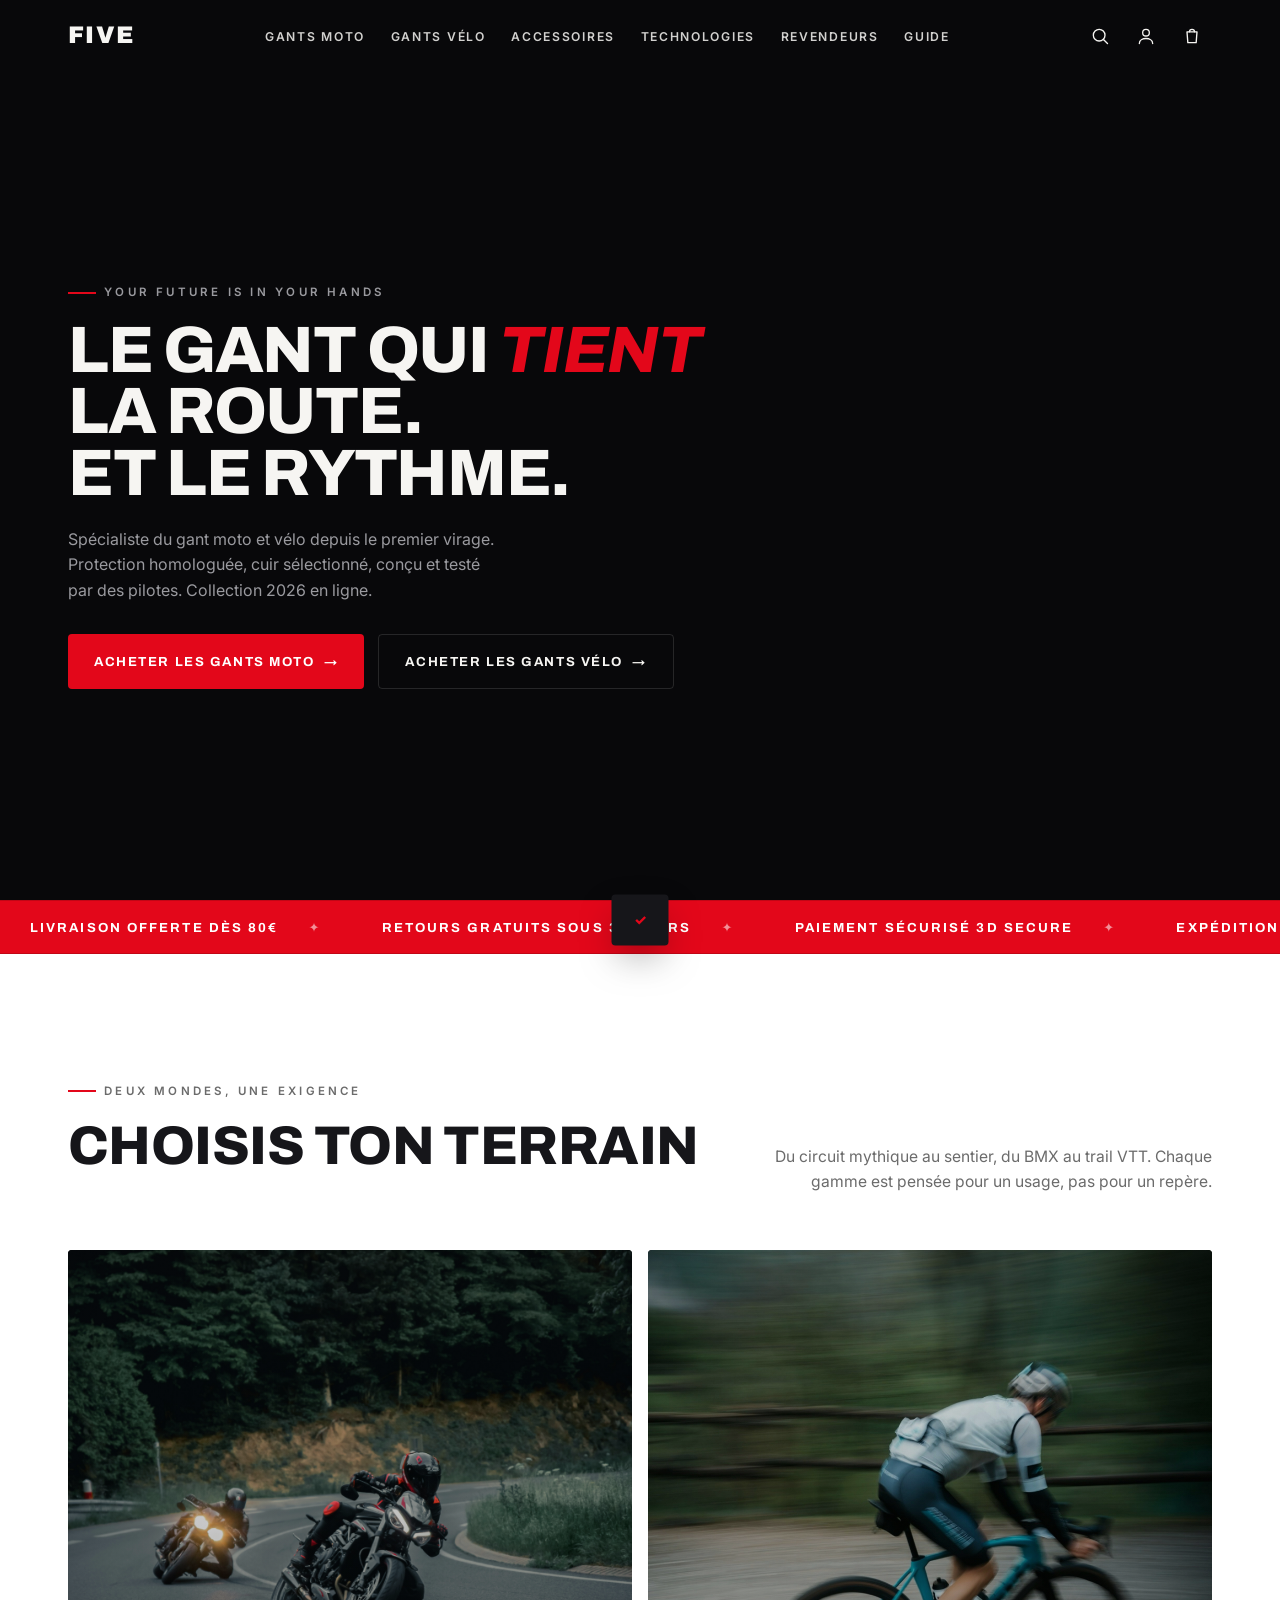
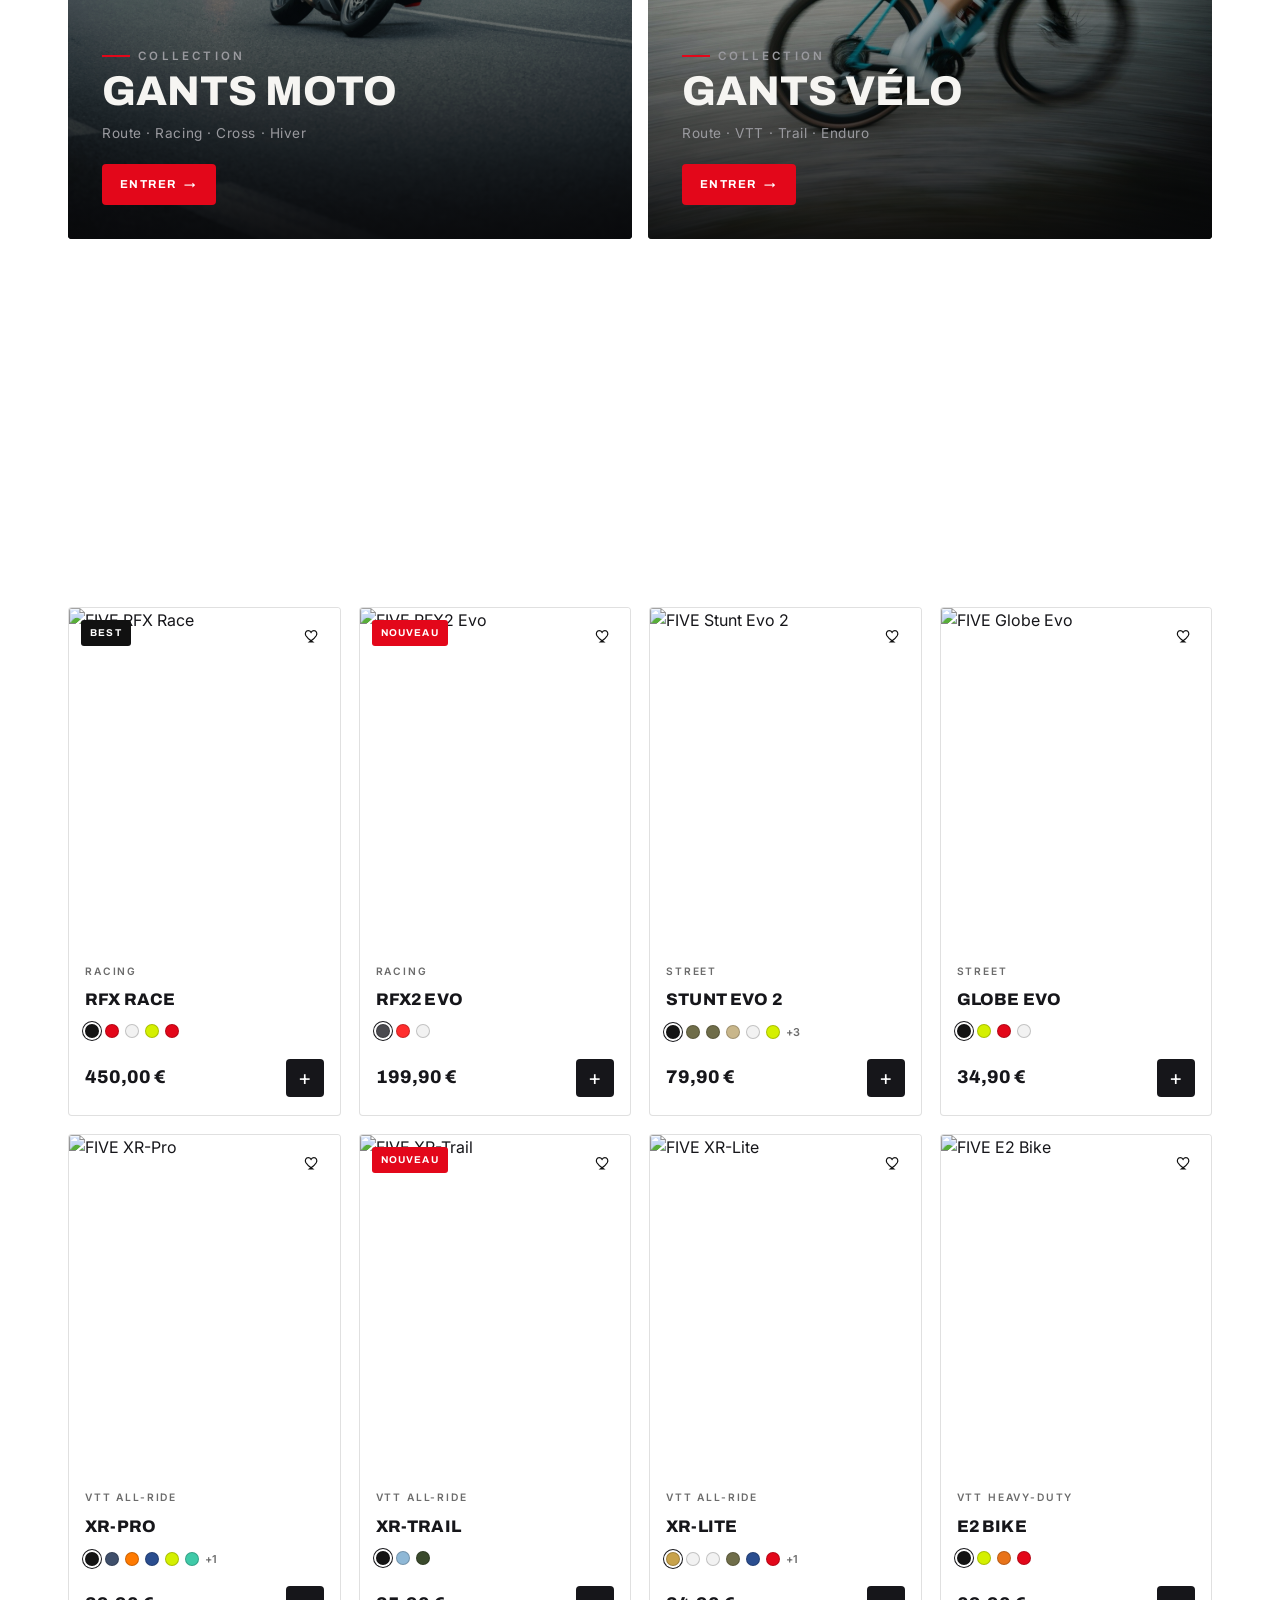
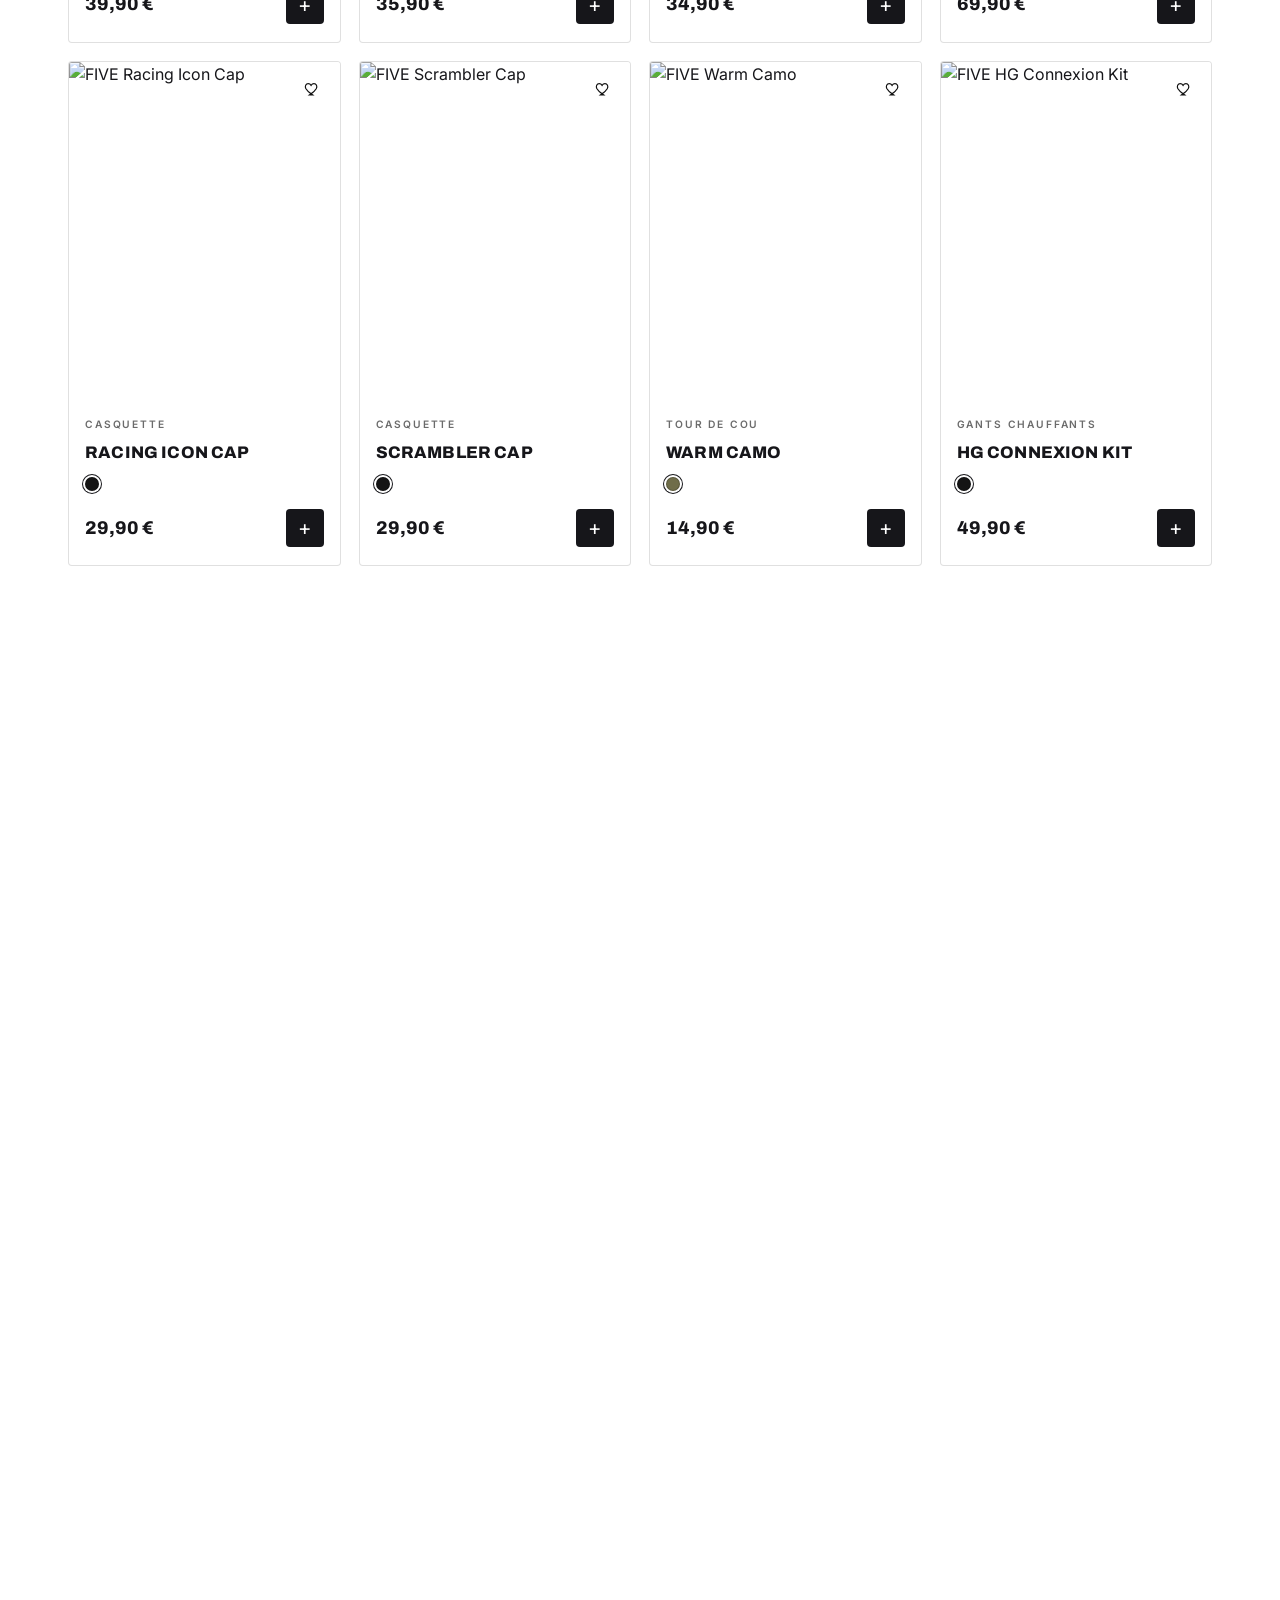
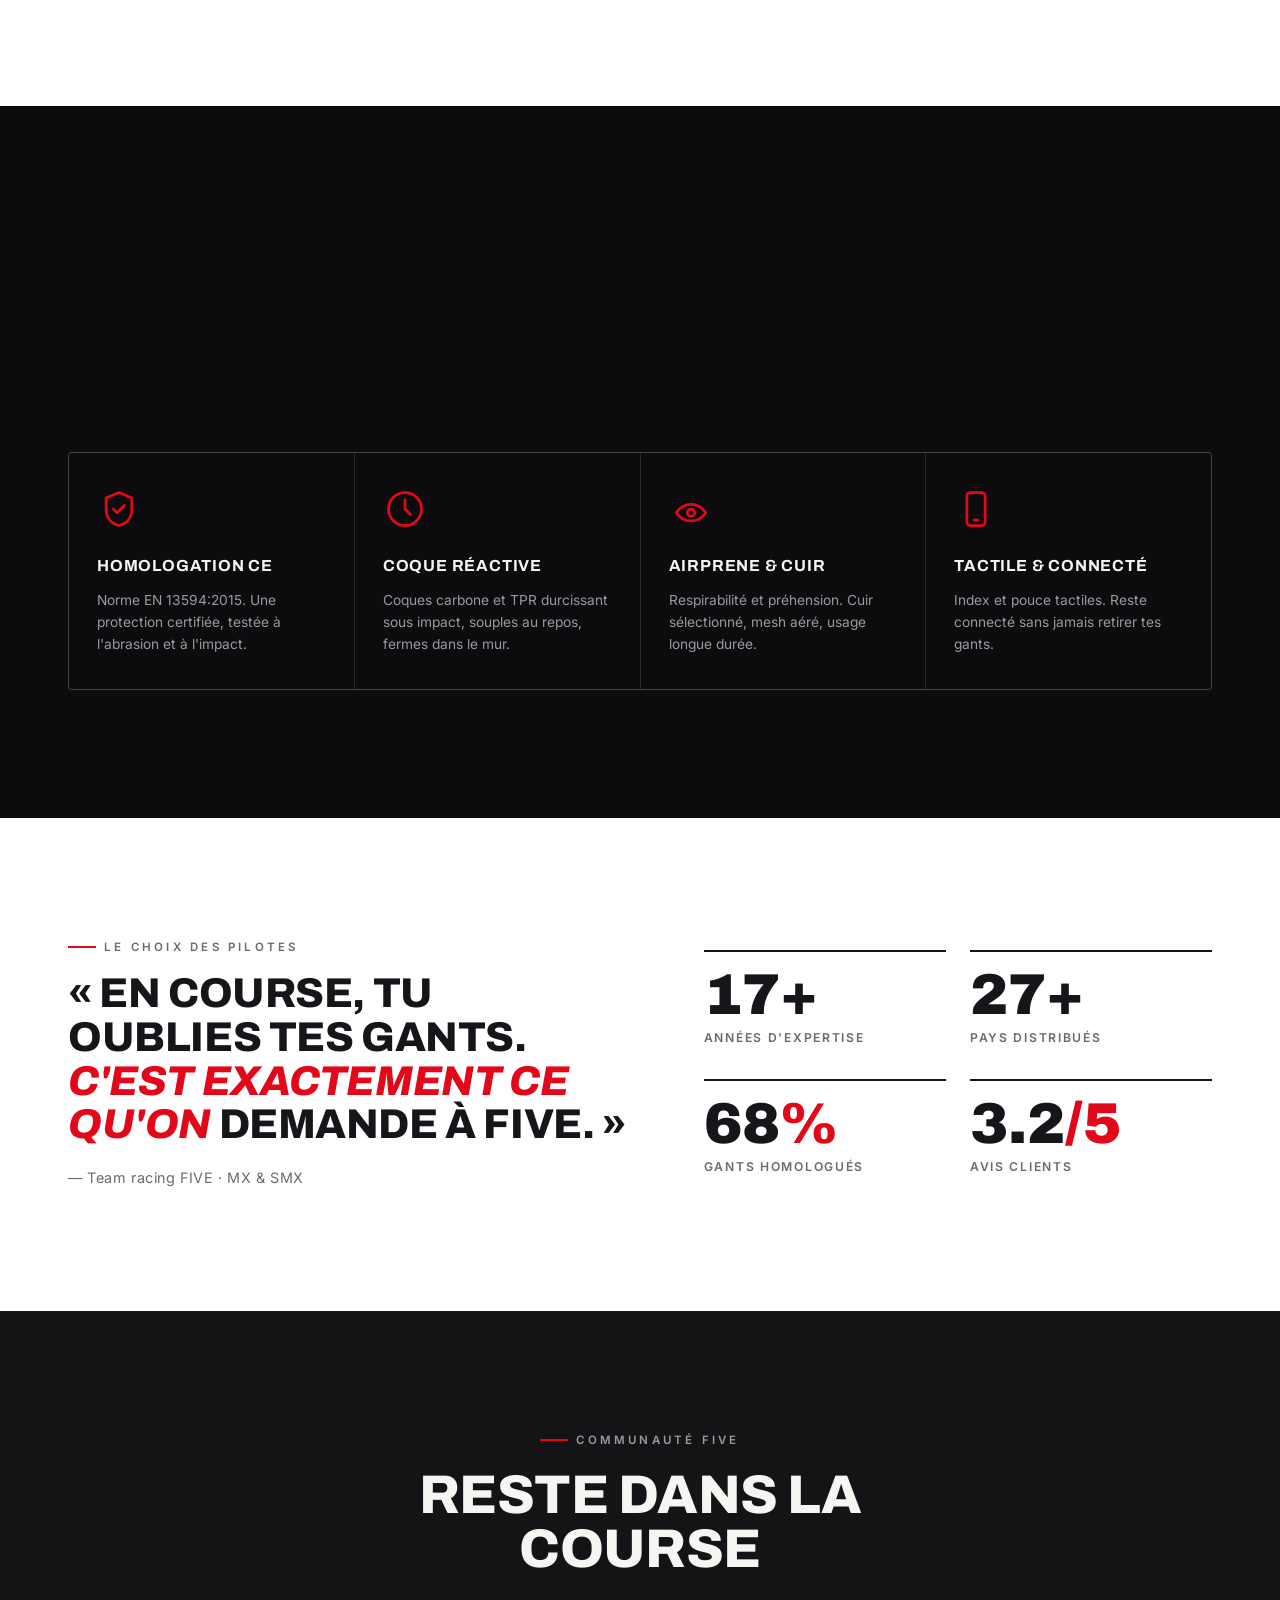
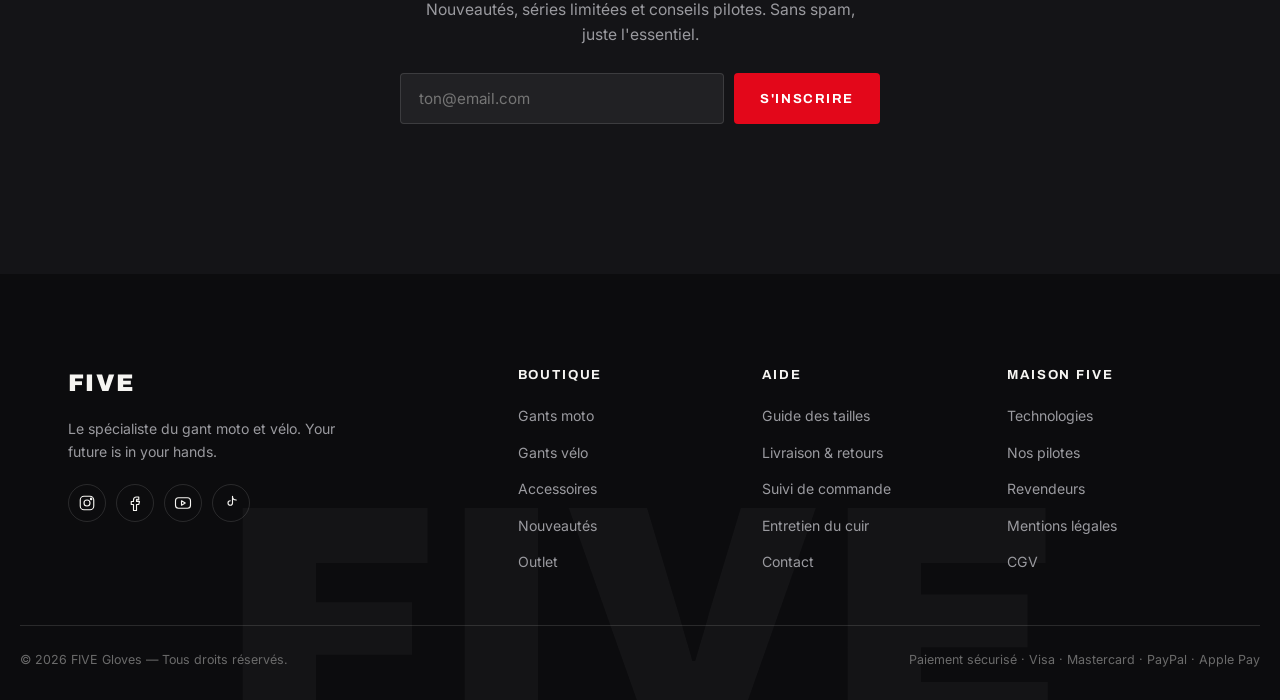
==== index.html @ 58dc2ff5 "FIVE — refonte page d'accueil + fiche produit - Home dynamique et responsive : hero vidéo plein écra" ====
<!DOCTYPE html>
<html lang="fr">
<head>
  <meta charset="UTF-8" />
  <meta name="viewport" content="width=device-width, initial-scale=1.0" />
  <meta name="description" content="FIVE — Spécialiste du gant moto et vélo. Protection homologuée, cuir sélectionné, conçu et testé par des pilotes. Collection 2026 en ligne." />
  <title>FIVE — Le gant qui tient la route. Et le rythme.</title>

  <link rel="preconnect" href="https://fonts.googleapis.com" />
  <link rel="preconnect" href="https://fonts.gstatic.com" crossorigin />
  <link href="https://fonts.googleapis.com/css2?family=Archivo:ital,wght@0,400;0,500;0,600;0,700;0,800;0,900;1,700;1,800;1,900&family=Inter:wght@400;500;600;700&display=swap" rel="stylesheet" />

  <link rel="stylesheet" href="assets/css/styles.css" />
</head>
<body>
  <!-- ============ HEADER ============ -->
  <header class="site-header" id="header">
    <div class="container header__inner">
      <a href="#" class="logo" aria-label="FIVE accueil">FIVE</a>

      <nav class="nav" id="primary-nav" aria-label="Navigation principale">
        <ul class="nav__list">
          <li><a href="#terrain">Gants moto</a></li>
          <li><a href="#terrain">Gants vélo</a></li>
          <li><a href="#nouveautes">Accessoires</a></li>
          <li><a href="#techno">Technologies</a></li>
          <li><a href="#">Revendeurs</a></li>
          <li><a href="#">Guide</a></li>
        </ul>
      </nav>

      <div class="header__actions">
        <button class="icon-btn" aria-label="Rechercher" data-action="search">
          <svg viewBox="0 0 24 24" aria-hidden="true"><circle cx="11" cy="11" r="7"/><line x1="21" y1="21" x2="16.5" y2="16.5"/></svg>
        </button>
        <button class="icon-btn" aria-label="Mon compte">
          <svg viewBox="0 0 24 24" aria-hidden="true"><circle cx="12" cy="8" r="4"/><path d="M4 21c0-4 4-6 8-6s8 2 8 6"/></svg>
        </button>
        <button class="icon-btn icon-btn--cart" aria-label="Panier" data-action="cart">
          <svg viewBox="0 0 24 24" aria-hidden="true"><path d="M6 7h12l-1 13H7L6 7z"/><path d="M9 7a3 3 0 0 1 6 0"/></svg>
          <span class="cart-count" id="cart-count">0</span>
        </button>
        <button class="burger" id="burger" aria-label="Menu" aria-expanded="false" aria-controls="primary-nav">
          <span></span><span></span><span></span>
        </button>
      </div>
    </div>
  </header>

  <main>
    <!-- ============ HERO ============ -->
    <section class="hero" id="hero">
      <video class="hero__video" autoplay muted loop playsinline preload="auto" aria-hidden="true">
        <source src="assets/video/FIVE_CLIP_30SEC-2026_NOLOGO_720_WEB_OK.mp4" type="video/mp4" />
      </video>
      <div class="hero__overlay" aria-hidden="true"></div>
      <div class="container">
       <div class="hero__inner">
        <p class="overline reveal">Your future is in your hands</p>
        <h1 class="hero__title reveal">Le gant qui <em>tient</em><br />la route.<br />et le rythme.</h1>
        <p class="hero__lead reveal">Spécialiste du gant moto et vélo depuis le premier virage. Protection homologuée, cuir sélectionné, conçu et testé par des pilotes. Collection 2026 en ligne.</p>
        <div class="hero__cta reveal">
          <a href="#terrain" class="btn btn--red">Acheter les gants moto <span class="arrow">→</span></a>
          <a href="#terrain" class="btn btn--ghost">Acheter les gants vélo <span class="arrow">→</span></a>
        </div>
       </div>
      </div>
    </section>

    <!-- ============ MARQUEE ============ -->
    <div class="marquee" aria-hidden="true">
      <div class="marquee__track" id="marquee-track">
        <!-- filled by JS -->
      </div>
    </div>

    <!-- ============ CHOISIS TON TERRAIN ============ -->
    <section class="terrain" id="terrain">
      <div class="container">
        <header class="section-head section-head--row reveal">
          <div>
            <p class="overline overline--dark">Deux mondes, une exigence</p>
            <h2 class="section-title">Choisis ton terrain</h2>
          </div>
          <p class="section-desc section-desc--right">Du circuit mythique au sentier, du BMX au trail VTT. Chaque gamme est pensée pour un usage, pas pour un repère.</p>
        </header>

        <div class="terrain__grid">
          <a href="#nouveautes" class="terrain-card reveal">
            <img class="terrain-card__img" src="assets/img/moto.jpg" alt="Gants moto FIVE en action" loading="lazy" />
            <video class="terrain-card__video" muted loop playsinline preload="none" data-start="6">
              <source src="assets/video/moto.mp4" type="video/mp4" />
            </video>
            <div class="terrain-card__body">
              <p class="overline">Collection</p>
              <h3>Gants Moto</h3>
              <p class="terrain-card__meta">Route · Racing · Cross · Hiver</p>
              <span class="btn btn--mini">Entrer <span class="arrow">→</span></span>
            </div>
          </a>
          <a href="#nouveautes" class="terrain-card reveal">
            <img class="terrain-card__img" src="assets/img/v%C3%A9lo.jpg" alt="Gants vélo FIVE en action" loading="lazy" />
            <video class="terrain-card__video" muted loop playsinline preload="none" data-start="15">
              <source src="assets/video/v%C3%A9lo.mp4" type="video/mp4" />
            </video>
            <div class="terrain-card__body">
              <p class="overline">Collection</p>
              <h3>Gants Vélo</h3>
              <p class="terrain-card__meta">Route · VTT · Trail · Enduro</p>
              <span class="btn btn--mini">Entrer <span class="arrow">→</span></span>
            </div>
          </a>
        </div>
      </div>
    </section>

    <!-- ============ NOUVEAUTÉS 2026 ============ -->
    <section class="shop" id="nouveautes">
      <div class="container">
        <header class="section-head section-head--row reveal">
          <div>
            <p class="overline overline--dark">En action depuis 2026</p>
            <h2 class="section-title">Nouveautés 2026</h2>
          </div>
          <p class="section-desc section-desc--right">La sélection du moment. Filtre par usage, choisis ta couleur, ajoute au panier.</p>
        </header>

        <div class="filters reveal" role="tablist" aria-label="Filtrer les produits">
          <button class="filter is-active" data-filter="all" role="tab" aria-selected="true">Tout</button>
          <button class="filter" data-filter="moto" role="tab" aria-selected="false">Moto</button>
          <button class="filter" data-filter="velo" role="tab" aria-selected="false">Vélo</button>
          <button class="filter" data-filter="accessoire" role="tab" aria-selected="false">Accessoires</button>
        </div>

        <div class="product-grid" id="product-grid">
          <!-- filled by JS -->
        </div>
      </div>
    </section>

    <!-- ============ UNIVERS MOTO ============ -->
    <section class="categories" id="categories">
      <div class="container">
        <header class="section-head section-head--row reveal">
          <div>
            <p class="overline overline--dark">L'univers moto</p>
            <h2 class="section-title">Roule par discipline</h2>
          </div>
          <p class="section-desc section-desc--right">Du circuit au tout-terrain, chaque pratique a ses gants. Trouve les tiens.</p>
        </header>
        <div class="category-grid" id="category-grid">
          <!-- filled by JS -->
        </div>
      </div>
    </section>

    <!-- ============ TECHNOLOGIE ============ -->
    <section class="techno" id="techno">
      <div class="container">
        <header class="section-head reveal">
          <p class="overline">Ce qui se cache dans le gant</p>
          <h2 class="section-title section-title--light">La technologie Five</h2>
          <p class="section-desc section-desc--light">Quatre piliers qui font la différence entre un gant et une vraie protection.</p>
        </header>

        <div class="techno__grid" id="techno-grid">
          <!-- filled by JS -->
        </div>
      </div>
    </section>

    <!-- ============ CITATION + STATS ============ -->
    <section class="proof">
      <div class="container proof__inner">
        <blockquote class="proof__quote reveal">
          <p class="overline overline--dark">Le choix des pilotes</p>
          <p class="proof__text">« En course, tu oublies tes gants. <em>C'est exactement ce qu'on</em> demande à Five. »</p>
          <cite>— Team racing FIVE · MX &amp; SMX</cite>
        </blockquote>

        <div class="stats" id="stats">
          <div class="stat reveal"><span class="stat__num" data-count="25" data-suffix="+">0</span><span class="stat__label">Années d'expertise</span></div>
          <div class="stat reveal"><span class="stat__num" data-count="40" data-suffix="+">0</span><span class="stat__label">Pays distribués</span></div>
          <div class="stat reveal"><span class="stat__num" data-count="100" data-suffix="%">0</span><span class="stat__label">Gants homologués</span></div>
          <div class="stat reveal"><span class="stat__num" data-count="4.8" data-suffix="/5">0</span><span class="stat__label">Avis clients</span></div>
        </div>
      </div>
    </section>

    <!-- ============ NEWSLETTER ============ -->
    <section class="newsletter">
      <div class="container newsletter__inner reveal">
        <p class="overline">Communauté Five</p>
        <h2 class="section-title section-title--light">Reste dans la course</h2>
        <p class="section-desc section-desc--light">Nouveautés, séries limitées et conseils pilotes. Sans spam, juste l'essentiel.</p>
        <form class="newsletter__form" id="newsletter-form" novalidate>
          <input type="email" name="email" placeholder="ton@email.com" aria-label="Adresse e-mail" required />
          <button type="submit" class="btn btn--red">S'inscrire</button>
        </form>
        <p class="newsletter__msg" id="newsletter-msg" role="status"></p>
      </div>
    </section>
  </main>

  <!-- ============ FOOTER ============ -->
  <footer class="site-footer">
    <span class="footer__watermark" aria-hidden="true">FIVE</span>
    <div class="container footer__inner">
      <div class="footer__brand">
        <a href="#" class="logo">FIVE</a>
        <p>Le spécialiste du gant moto et vélo. Your future is in your hands.</p>
        <div class="socials">
          <a href="#" aria-label="Instagram"><svg viewBox="0 0 24 24"><rect x="3" y="3" width="18" height="18" rx="5"/><circle cx="12" cy="12" r="4"/><circle cx="17.5" cy="6.5" r="1"/></svg></a>
          <a href="#" aria-label="Facebook"><svg viewBox="0 0 24 24"><path d="M14 8h3V4h-3a4 4 0 0 0-4 4v2H7v4h3v8h4v-8h3l1-4h-4V8a1 1 0 0 1 1-1z"/></svg></a>
          <a href="#" aria-label="YouTube"><svg viewBox="0 0 24 24"><rect x="2" y="5" width="20" height="14" rx="4"/><path d="M10 9l5 3-5 3V9z"/></svg></a>
          <a href="#" aria-label="TikTok"><svg viewBox="0 0 24 24"><path d="M14 3v9a3 3 0 1 1-3-3M14 3c0 3 2 5 5 5"/></svg></a>
        </div>
      </div>

      <nav class="footer__col" aria-label="Boutique">
        <h4>Boutique</h4>
        <ul><li><a href="#">Gants moto</a></li><li><a href="#">Gants vélo</a></li><li><a href="#">Accessoires</a></li><li><a href="#">Nouveautés</a></li><li><a href="#">Outlet</a></li></ul>
      </nav>
      <nav class="footer__col" aria-label="Aide">
        <h4>Aide</h4>
        <ul><li><a href="#">Guide des tailles</a></li><li><a href="#">Livraison &amp; retours</a></li><li><a href="#">Suivi de commande</a></li><li><a href="#">Entretien du cuir</a></li><li><a href="#">Contact</a></li></ul>
      </nav>
      <nav class="footer__col" aria-label="Maison Five">
        <h4>Maison Five</h4>
        <ul><li><a href="#">Technologies</a></li><li><a href="#">Nos pilotes</a></li><li><a href="#">Revendeurs</a></li><li><a href="#">Mentions légales</a></li><li><a href="#">CGV</a></li></ul>
      </nav>
    </div>
    <div class="container footer__bottom">
      <p>© 2026 FIVE Gloves — Tous droits réservés.</p>
      <p class="footer__pay">Paiement sécurisé · Visa · Mastercard · PayPal · Apple Pay</p>
    </div>
  </footer>

  <!-- ============ TOAST ============ -->
  <div class="toast" id="toast" role="status" aria-live="polite"></div>

  <script src="assets/js/data.js"></script>
  <script src="assets/js/main.js"></script>
</body>
</html>
---- assets/css/styles.css ----
/* ============================================================
   FIVE — Refonte Home / Base
   ============================================================ */

:root {
  /* Couleurs */
  --black: #0c0c0e;
  --black-soft: #141417;
  --black-card: #1a1a1e;
  --cream: #efece4;
  --cream-soft: #e6e2d8;
  --red: #e3071a;
  --red-dark: #b00514;
  --white: #f6f5f2;
  --ink: #16161a;
  --muted-light: #9a9a9f;
  --muted-dark: #6b6b6b;
  --line-dark: rgba(255, 255, 255, .12);
  --line-light: rgba(0, 0, 0, .12);

  /* Typo */
  --font-display: 'Archivo', system-ui, sans-serif;
  --font-body: 'Inter', system-ui, sans-serif;

  /* Layout */
  --container: 1240px;
  --gutter: clamp(20px, 5vw, 48px);
  --header-h: 72px;
  --radius: 4px;

  --ease: cubic-bezier(.22, 1, .36, 1);
}

/* ---------- Reset ---------- */
*, *::before, *::after { box-sizing: border-box; margin: 0; padding: 0; }

html { scroll-behavior: smooth; -webkit-text-size-adjust: 100%; }

body {
  font-family: var(--font-body);
  background: var(--black);
  color: var(--white);
  line-height: 1.6;
  overflow-x: hidden;
  -webkit-font-smoothing: antialiased;
}

img, svg { display: block; max-width: 100%; }
a { color: inherit; text-decoration: none; }
ul { list-style: none; }
button { font-family: inherit; cursor: pointer; border: none; background: none; color: inherit; }
input { font-family: inherit; }

.container { width: 100%; max-width: var(--container); margin-inline: auto; padding-inline: var(--gutter); }

/* ---------- Typo utilitaires ---------- */
.overline {
  font-family: var(--font-body);
  font-size: .72rem;
  font-weight: 600;
  letter-spacing: .28em;
  text-transform: uppercase;
  color: var(--muted-light);
  display: flex;
  align-items: center;
  gap: .7em;
}
.overline::before { content: ""; width: 28px; height: 2px; background: var(--red); display: inline-block; }
.overline--dark { color: var(--muted-dark); }

.section-title {
  font-family: var(--font-display);
  font-weight: 800;
  font-size: clamp(2rem, 5vw, 3.4rem);
  line-height: .98;
  letter-spacing: -.01em;
  text-transform: uppercase;
  color: var(--ink);
  margin: .35em 0 .4em;
}
.section-title--light { color: var(--white); }

.section-desc { color: var(--muted-dark); max-width: 46ch; font-size: .98rem; }
.section-desc--light { color: var(--muted-light); }

.section-head { margin-bottom: clamp(28px, 5vw, 56px); }
.section-head--row {
  display: flex; justify-content: space-between; align-items: flex-end; gap: 40px; flex-wrap: wrap;
}
.section-desc--right { text-align: right; }

/* ---------- Boutons ---------- */
.btn {
  --bg: var(--red); --fg: #fff;
  display: inline-flex; align-items: center; gap: .7em;
  background: var(--bg); color: var(--fg);
  font-family: var(--font-display);
  font-weight: 700; font-size: .82rem; letter-spacing: .12em; text-transform: uppercase;
  padding: 16px 26px; border-radius: var(--radius);
  transition: transform .35s var(--ease), background .25s, color .25s, box-shadow .35s var(--ease);
  position: relative;
}
.btn .arrow { transition: transform .35s var(--ease); }
.btn:hover { transform: translateY(-2px); }
.btn:hover .arrow { transform: translateX(5px); }

.btn--red:hover { background: var(--red-dark); box-shadow: 0 12px 30px -10px rgba(227, 7, 26, .6); }
.btn--ghost { --bg: transparent; --fg: var(--white); border: 1px solid var(--line-dark); }
.btn--ghost:hover { --bg: rgba(255,255,255,.08); border-color: rgba(255,255,255,.4); }
.btn--mini { padding: 11px 18px; font-size: .72rem; }

/* ============================================================
   HEADER
   ============================================================ */
.site-header {
  position: fixed; inset: 0 0 auto 0; z-index: 100;
  height: var(--header-h);
  display: flex; align-items: center;
  background: transparent;
  transition: background .3s, border-color .3s, height .3s;
  border-bottom: 1px solid transparent;
}
.site-header.is-scrolled {
  background: rgba(12,12,14,.85);
  backdrop-filter: blur(14px);
  border-bottom-color: var(--line-dark);
  height: 62px;
}
.header__inner { display: flex; align-items: center; justify-content: space-between; gap: 24px; }

.logo {
  font-family: var(--font-display);
  font-weight: 900; font-size: 1.5rem; letter-spacing: .06em;
  color: var(--white);
}

.nav__list { display: flex; gap: clamp(14px, 2vw, 30px); }
.nav__list a {
  font-size: .76rem; font-weight: 600; letter-spacing: .14em; text-transform: uppercase;
  color: var(--white); opacity: .85; position: relative; padding: 6px 0;
  transition: opacity .2s;
}
.nav__list a::after {
  content: ""; position: absolute; left: 0; bottom: 0; width: 0; height: 2px; background: var(--red);
  transition: width .3s var(--ease);
}
.nav__list a:hover { opacity: 1; }
.nav__list a:hover::after { width: 100%; }

.header__actions { display: flex; align-items: center; gap: 6px; }
.icon-btn {
  width: 40px; height: 40px; display: grid; place-items: center; border-radius: 50%;
  transition: background .2s;
}
.icon-btn:hover { background: rgba(255,255,255,.1); }
.icon-btn svg { width: 20px; height: 20px; fill: none; stroke: var(--white); stroke-width: 1.6; stroke-linecap: round; stroke-linejoin: round; }
.icon-btn--cart { position: relative; }
.cart-count {
  position: absolute; top: 2px; right: 2px;
  min-width: 17px; height: 17px; padding: 0 4px;
  background: var(--red); color: #fff; border-radius: 9px;
  font-size: .62rem; font-weight: 700; display: grid; place-items: center;
  transform: scale(0); transition: transform .3s var(--ease);
}
.cart-count.is-visible { transform: scale(1); }

/* Burger */
.burger { display: none; width: 40px; height: 40px; flex-direction: column; justify-content: center; gap: 5px; padding: 0 9px; }
.burger span { height: 2px; background: var(--white); border-radius: 2px; transition: transform .3s, opacity .3s; }
.burger[aria-expanded="true"] span:nth-child(1) { transform: translateY(7px) rotate(45deg); }
.burger[aria-expanded="true"] span:nth-child(2) { opacity: 0; }
.burger[aria-expanded="true"] span:nth-child(3) { transform: translateY(-7px) rotate(-45deg); }

/* ============================================================
   HERO
   ============================================================ */
.hero {
  position: relative;
  height: 100vh; height: 100dvh;            /* premier écran = nav + hero = 100vh */
  display: flex; align-items: center;
  padding-top: var(--header-h);             /* contenu sous la nav */
  overflow: hidden;
  background: #08080a;                        /* fallback avant chargement vidéo */
}
.hero__video {
  position: absolute; inset: 0; z-index: 0;
  width: 100%; height: 100%; object-fit: cover;  /* plein écran, derrière la nav */
}
.hero__overlay {
  position: absolute; inset: 0; z-index: 1;
  background:
    linear-gradient(90deg, rgba(8,8,10,.92) 0%, rgba(8,8,10,.7) 32%, rgba(8,8,10,.25) 62%, rgba(8,8,10,.15) 100%),
    linear-gradient(0deg, rgba(8,8,10,.7) 0%, transparent 38%);
}
.hero .container { position: relative; z-index: 2; }
.hero__inner {
  max-width: 640px;                          /* bloc texte calé à gauche */
}
.hero__title {
  font-family: var(--font-display);
  font-weight: 800; text-transform: uppercase;
  font-size: clamp(2.1rem, 5.2vw, 4.1rem);
  line-height: .94; letter-spacing: -.02em;
  margin: 18px 0 22px;
}
.hero__title em { color: var(--red); font-style: italic; }
.hero__lead { max-width: 44ch; color: var(--muted-light); font-size: 1rem; margin-bottom: 30px; }
.hero__cta { display: flex; gap: 14px; flex-wrap: wrap; }
@media (min-width: 769px) { .hero__cta { flex-wrap: nowrap; } .hero__cta .btn { white-space: nowrap; } }

/* ============================================================
   MARQUEE
   ============================================================ */
.marquee {
  background: var(--red); color: #fff; overflow: hidden; padding: 13px 0;
  white-space: nowrap; user-select: none;
  border-block: 1px solid rgba(0,0,0,.15);
}
.marquee__track { display: inline-flex; gap: 0; animation: marquee 38s linear infinite; will-change: transform; }
.marquee:hover .marquee__track { animation-play-state: paused; }
.marquee__item {
  font-family: var(--font-display); font-weight: 700; font-size: .82rem;
  letter-spacing: .16em; text-transform: uppercase; padding-inline: 30px;
  display: inline-flex; align-items: center; gap: 30px;
}
.marquee__item::after { content: "✦"; opacity: .55; }
@keyframes marquee { to { transform: translateX(-50%); } }

/* ============================================================
   TERRAIN
   ============================================================ */
.terrain { background: #fff; color: var(--ink); padding: clamp(70px, 10vw, 130px) 0; }
.terrain__grid { display: flex; gap: 16px; height: clamp(440px, 46vw, 600px); }
.terrain-card {
  position: relative; overflow: hidden; border-radius: var(--radius);
  flex: 1 1 50%; min-width: 0;                 /* split interactif */
  display: flex; align-items: flex-end;
  background: #0c0c0e; color: var(--white); padding: 34px;
  transition: flex-basis .9s cubic-bezier(.65, 0, .25, 1), filter .7s ease, box-shadow .7s ease;
}
.terrain-card__img,
.terrain-card__video {
  position: absolute; inset: 0; z-index: 0;
  width: 100%; height: 100%; object-fit: cover;
}
.terrain-card__img { transition: transform .7s var(--ease); }
.terrain-card__video { opacity: 0; transition: opacity .5s var(--ease); }
.terrain-card.is-active .terrain-card__video { opacity: 1; }
.terrain-card::after {                         /* voile pour la lisibilité du texte */
  content: ""; position: absolute; inset: 0; z-index: 1;
  background: linear-gradient(0deg, rgba(8,8,10,.9) 0%, rgba(8,8,10,.25) 42%, rgba(8,8,10,.15) 75%, rgba(8,8,10,.4) 100%);
  transition: background .5s;
}
/* --- Split : piloté par classes (JS) pour éviter le rebond entre les cartes --- */
/* Spécificité > .reveal (qui sinon écrase la transition de la carte) */
.terrain__grid .terrain-card {
  transition: flex-basis .6s cubic-bezier(.65, 0, .25, 1), filter .5s ease,
              box-shadow .5s ease, opacity .8s var(--ease), transform .8s var(--ease);
}
.terrain-card.is-active {
  flex-basis: 66%;
  box-shadow: 0 30px 60px -28px rgba(0,0,0,.8);
}
.terrain-card.is-dim { flex-basis: 34%; filter: brightness(.45) saturate(.85); }
.terrain-card.is-active .terrain-card__img { transform: scale(1.07); }

.terrain-card__body { position: relative; z-index: 2; transition: transform .6s cubic-bezier(.65, 0, .25, 1); }

/* Révélation du méta + bouton sur la carte active ; repli sur l'autre */
.terrain-card__meta, .terrain-card__body .btn {
  transition: opacity .45s ease, transform .55s cubic-bezier(.65, 0, .25, 1);
}
.terrain-card.is-dim .terrain-card__meta,
.terrain-card.is-dim .terrain-card__body .btn {
  opacity: 0; transform: translateY(14px); pointer-events: none;
}
.terrain-card.is-dim .terrain-card__body { transform: translateY(8px); }
.terrain-card__body h3 {
  font-family: var(--font-display); font-weight: 800; text-transform: uppercase;
  font-size: clamp(1.8rem, 4vw, 2.6rem); line-height: 1; margin: 6px 0 10px;
}
.terrain-card__meta { color: var(--muted-light); font-size: .85rem; margin-bottom: 20px; letter-spacing: .04em; }

/* ============================================================
   SHOP / NOUVEAUTÉS
   ============================================================ */
.shop { background: #fff; color: var(--ink); padding: 0 0 clamp(70px, 10vw, 130px); }
.filters { display: flex; gap: 10px; flex-wrap: wrap; margin-bottom: 36px; }
.filter {
  font-family: var(--font-display); font-weight: 700; font-size: .78rem; letter-spacing: .1em; text-transform: uppercase;
  padding: 10px 20px; border: 1px solid var(--line-light); border-radius: 40px;
  color: var(--ink); transition: all .25s var(--ease);
}
.filter:hover { border-color: var(--ink); }
.filter.is-active { background: var(--ink); color: var(--cream); border-color: var(--ink); }

.product-grid { display: grid; grid-template-columns: repeat(4, 1fr); gap: 18px; }

.card {
  background: #fff; border: 1px solid var(--line-light); border-radius: var(--radius);
  overflow: hidden; display: flex; flex-direction: column;
  transition: transform .4s var(--ease), box-shadow .4s var(--ease), opacity .3s, scale .3s;
}
.card:hover { transform: translateY(-5px); box-shadow: 0 22px 40px -22px rgba(0,0,0,.4); }
.card.is-hidden { display: none; }

.card__media {
  position: relative; aspect-ratio: 4 / 5;          /* = ratio réel des packshots (1200×1500) */
  background: #ffffff;
  display: grid; place-items: center; overflow: hidden;
}
.card__media-link { display: block; width: 100%; height: 100%; }
.card__name a { color: inherit; transition: color .2s; }
.card__name a:hover { color: var(--red); }
.card__img {
  width: 100%; height: 100%; object-fit: contain;   /* ratio identique → remplit sans rogner */
  transition: opacity .25s ease;
}
.card__img.is-swapping { opacity: .15; }

.badge {
  position: absolute; top: 12px; left: 12px; z-index: 2;
  font-family: var(--font-display); font-weight: 700; font-size: .62rem; letter-spacing: .12em; text-transform: uppercase;
  padding: 5px 9px; border-radius: 3px; background: var(--red); color: #fff;
}
.badge--best { background: #111; }
.badge--promo { background: #fff; color: var(--red); border: 1px solid var(--red); }

.wishlist {
  position: absolute; top: 10px; right: 10px; z-index: 2;
  width: 34px; height: 34px; border-radius: 50%; background: rgba(255,255,255,.92);
  display: grid; place-items: center; transition: transform .25s, background .25s;
}
.wishlist svg { width: 17px; height: 17px; fill: none; stroke: #111; stroke-width: 1.7; }
.wishlist:hover { transform: scale(1.12); }
.wishlist.is-active { background: var(--red); }
.wishlist.is-active svg { fill: #fff; stroke: #fff; }

.card__body { padding: 16px 16px 18px; display: flex; flex-direction: column; gap: 8px; flex: 1; }
.card__cat { font-size: .64rem; font-weight: 600; letter-spacing: .18em; text-transform: uppercase; color: var(--muted-dark); }
.card__name { font-family: var(--font-display); font-weight: 800; text-transform: uppercase; font-size: 1.05rem; letter-spacing: .01em; }
.swatches { display: flex; align-items: center; gap: 6px; margin-top: 2px; }
.swatch { width: 14px; height: 14px; padding: 0; border-radius: 50%; border: 1px solid rgba(0,0,0,.2); cursor: pointer; transition: transform .2s, box-shadow .2s; }
.swatch:hover { transform: scale(1.2); }
.swatch.is-active { box-shadow: 0 0 0 2px #fff, 0 0 0 3px var(--ink); }
.swatch-more { font-size: .68rem; font-weight: 600; color: var(--muted-dark); letter-spacing: .02em; }

.card__foot { margin-top: auto; display: flex; align-items: center; justify-content: space-between; padding-top: 10px; }
.price { font-family: var(--font-display); font-weight: 800; font-size: 1.15rem; }
.price small { display: block; font-size: .6rem; font-weight: 500; color: var(--muted-dark); text-decoration: line-through; letter-spacing: .04em; }
.add-btn {
  width: 38px; height: 38px; border-radius: var(--radius); background: var(--ink); color: #fff;
  display: grid; place-items: center; font-size: 1.3rem; line-height: 1; transition: background .25s, transform .25s;
}
.add-btn:hover { background: var(--red); transform: scale(1.05); }

/* ============================================================
   TECHNO
   ============================================================ */
.techno { background: var(--black); padding: clamp(70px, 10vw, 130px) 0; }
.techno__grid { display: grid; grid-template-columns: repeat(4, 1fr); gap: 1px; background: var(--line-dark); border: 1px solid var(--line-dark); border-radius: var(--radius); overflow: hidden; }
.tech-item { background: var(--black); padding: 34px 28px; transition: background .3s; }
.tech-item:hover { background: var(--black-soft); }
.tech-item__icon { width: 44px; height: 44px; margin-bottom: 22px; color: var(--red); }
.tech-item__icon svg { width: 100%; height: 100%; fill: none; stroke: currentColor; stroke-width: 1.5; stroke-linecap: round; stroke-linejoin: round; }
.tech-item h3 { font-family: var(--font-display); font-weight: 700; text-transform: uppercase; font-size: 1rem; letter-spacing: .05em; margin-bottom: 10px; }
.tech-item p { color: var(--muted-light); font-size: .86rem; }

/* ============================================================
   PROOF / STATS
   ============================================================ */
.proof { background: #fff; color: var(--ink); padding: clamp(70px, 10vw, 120px) 0; }
.proof__inner { display: grid; grid-template-columns: 1.1fr 1fr; gap: clamp(40px, 6vw, 80px); align-items: center; }
.proof__text {
  font-family: var(--font-display); font-weight: 800; text-transform: uppercase;
  font-size: clamp(1.6rem, 3.4vw, 2.6rem); line-height: 1.05; letter-spacing: -.01em; margin: 16px 0 18px;
}
.proof__text em { color: var(--red); font-style: italic; }
.proof__quote cite { color: var(--muted-dark); font-style: normal; font-size: .9rem; letter-spacing: .04em; }

.stats { display: grid; grid-template-columns: 1fr 1fr; gap: 30px 24px; }
.stat { border-top: 2px solid var(--ink); padding-top: 14px; }
.stat__num { font-family: var(--font-display); font-weight: 900; font-size: clamp(2.4rem, 5vw, 3.6rem); line-height: 1; display: block; }
.stat__num .pct { color: var(--red); }
.stat__label { font-size: .76rem; font-weight: 600; letter-spacing: .14em; text-transform: uppercase; color: var(--muted-dark); }

/* ============================================================
   NEWSLETTER
   ============================================================ */
.newsletter { background: var(--black-soft); padding: clamp(70px, 10vw, 120px) 0; text-align: center; }
.newsletter__inner { max-width: 620px; margin-inline: auto; display: flex; flex-direction: column; align-items: center; }
.newsletter .overline { justify-content: center; }
.newsletter__form { display: flex; gap: 10px; width: 100%; max-width: 480px; margin-top: 26px; }
.newsletter__form input {
  flex: 1; background: rgba(255,255,255,.06); border: 1px solid var(--line-dark);
  border-radius: var(--radius); padding: 15px 18px; color: var(--white); font-size: .95rem;
  transition: border-color .25s, background .25s;
}
.newsletter__form input:focus { outline: none; border-color: var(--red); background: rgba(255,255,255,.1); }
.newsletter__msg { margin-top: 14px; font-size: .85rem; min-height: 1.2em; color: var(--red); }
.newsletter__msg.is-ok { color: #38d39f; }

/* ============================================================
   FOOTER
   ============================================================ */
.site-footer { position: relative; background: var(--black); padding-top: clamp(60px, 8vw, 90px); overflow: hidden; }
.footer__watermark {
  position: absolute; left: 50%; bottom: -.28em; transform: translateX(-50%);
  font-family: var(--font-display); font-weight: 900; font-size: 26vw; line-height: 1;
  color: rgba(255,255,255,.03); pointer-events: none; white-space: nowrap;
}
.footer__inner { position: relative; display: grid; grid-template-columns: 2fr 1fr 1fr 1fr; gap: 40px; padding-bottom: 50px; }
.footer__brand p { color: var(--muted-light); font-size: .88rem; max-width: 30ch; margin: 16px 0 20px; }
.socials { display: flex; gap: 10px; }
.socials a { width: 38px; height: 38px; border: 1px solid var(--line-dark); border-radius: 50%; display: grid; place-items: center; transition: background .25s, border-color .25s; }
.socials a:hover { background: var(--red); border-color: var(--red); }
.socials svg { width: 18px; height: 18px; fill: none; stroke: var(--white); stroke-width: 1.5; stroke-linecap: round; stroke-linejoin: round; }
.footer__col h4 { font-family: var(--font-display); font-weight: 700; text-transform: uppercase; font-size: .82rem; letter-spacing: .14em; margin-bottom: 18px; }
.footer__col ul { display: flex; flex-direction: column; gap: 11px; }
.footer__col a { color: var(--muted-light); font-size: .88rem; transition: color .2s; }
.footer__col a:hover { color: var(--white); }
.footer__bottom {
  position: relative; display: flex; justify-content: space-between; gap: 16px; flex-wrap: wrap;
  border-top: 1px solid var(--line-dark); padding: 24px 0 30px;
  font-size: .78rem; color: var(--muted-dark);
}

/* ============================================================
   TOAST
   ============================================================ */
.toast {
  position: fixed; bottom: 26px; left: 50%; transform: translateX(-50%) translateY(140%);
  background: var(--ink); color: #fff; padding: 14px 22px; border-radius: var(--radius);
  font-size: .9rem; font-weight: 500; z-index: 300; box-shadow: 0 16px 40px -12px rgba(0,0,0,.6);
  display: flex; align-items: center; gap: 10px; transition: transform .45s var(--ease);
}
.toast::before { content: "✓"; color: var(--red); font-weight: 800; }
.toast.is-visible { transform: translateX(-50%) translateY(0); }

/* ============================================================
   REVEAL ANIMATION
   ============================================================ */
.reveal { opacity: 0; transform: translateY(28px); transition: opacity .7s var(--ease), transform .7s var(--ease); }
.reveal.is-in { opacity: 1; transform: none; }

/* ============================================================
   RESPONSIVE
   ============================================================ */
@media (max-width: 1024px) {
  .product-grid { grid-template-columns: repeat(3, 1fr); }
  .footer__inner { grid-template-columns: 1fr 1fr; }
  .footer__brand { grid-column: 1 / -1; }
}

@media (max-width: 768px) {
  :root { --header-h: 60px; }
  .nav {
    position: fixed; inset: 0 0 0 auto; width: min(80vw, 340px);
    background: var(--black-soft); border-left: 1px solid var(--line-dark);
    transform: translateX(100%); transition: transform .4s var(--ease);
    display: flex; align-items: center; padding: 80px 36px; z-index: 90;
  }
  .nav.is-open { transform: translateX(0); }
  .nav__list { flex-direction: column; gap: 22px; }
  .nav__list a { font-size: 1rem; }
  .burger { display: flex; }
  .terrain__grid { flex-direction: column; height: auto; }
  .terrain-card { aspect-ratio: 4 / 3; flex: 0 0 auto; }
  /* pas de split au tactile : tout reste lisible */
  .terrain-card.is-dim { filter: none; }
  .terrain-card.is-dim .terrain-card__meta,
  .terrain-card.is-dim .terrain-card__body .btn { opacity: 1; transform: none; }
  .terrain-card.is-dim .terrain-card__body { transform: none; }
  .product-grid { grid-template-columns: repeat(2, 1fr); }
  .techno__grid { grid-template-columns: 1fr 1fr; }
  .proof__inner { grid-template-columns: 1fr; }
  .section-head--row { flex-direction: column; align-items: flex-start; }
  .section-desc--right { text-align: left; }
}

@media (max-width: 480px) {
  .product-grid { grid-template-columns: 1fr 1fr; gap: 12px; }
  .hero__cta { flex-direction: column; align-items: stretch; }
  .hero__cta .btn { justify-content: center; }
  .newsletter__form { flex-direction: column; }
  .stats { grid-template-columns: 1fr 1fr; }
  .footer__inner { grid-template-columns: 1fr 1fr; }
}

@media (prefers-reduced-motion: reduce) {
  *, *::before, *::after { animation-duration: .01ms !important; animation-iteration-count: 1 !important; transition-duration: .01ms !important; scroll-behavior: auto; }
  .reveal { opacity: 1; transform: none; }
}

/* ============================================================
   FICHE PRODUIT
   ============================================================ */
.page-product { background: #ffffff; }
.buy-zone { background: #EEECED; }
.site-header.is-solid {
  background: rgba(12,12,14,.95); backdrop-filter: blur(14px);
  border-bottom-color: var(--line-dark);
}

.breadcrumb {
  display: flex; gap: 10px; align-items: center;
  padding-top: calc(var(--header-h) + 24px); padding-bottom: 8px;
  font-size: .8rem; color: var(--muted-dark);
}
.breadcrumb a:hover { color: var(--ink); }
.breadcrumb [aria-current] { color: var(--ink); font-weight: 600; }

.product {
  display: grid; grid-template-columns: 1.05fr .95fr;
  gap: clamp(28px, 5vw, 64px);
  padding-block: clamp(16px, 3vw, 32px) clamp(50px, 7vw, 90px);
  align-items: start; color: var(--ink);
}

/* Galerie — grandes images empilées (proportions naturelles, sans cadre) */
.gallery { display: flex; flex-direction: column; gap: 14px; }
.gallery__extra { display: flex; flex-direction: column; gap: 14px; }
.gallery__cell { position: relative; margin: 0; }
.gallery__cell img { width: 100%; height: auto; display: block; transition: opacity .25s ease; }
#main-img.is-swapping { opacity: .12; }
.gallery__cell--main .badge { top: 16px; left: 16px; }

/* Infos — bloc d'achat sticky */
.product__info { padding-top: 4px; position: sticky; top: calc(var(--header-h) + 22px); align-self: start; }
.product__tags { display: flex; flex-wrap: wrap; gap: 8px; margin: -10px 0 22px; }
.tag {
  font-family: var(--font-display); font-weight: 700; font-size: .68rem; letter-spacing: .08em; text-transform: uppercase;
  padding: 6px 12px; border: 1px solid var(--line-light); border-radius: 40px; color: var(--ink);
}
.product__name {
  font-family: var(--font-display); font-weight: 800; text-transform: uppercase;
  font-size: clamp(2rem, 4vw, 3rem); line-height: 1; letter-spacing: -.01em; margin: 6px 0 0;
}
.product__rating { display: flex; align-items: center; gap: 10px; margin: 12px 0 14px; font-size: .85rem; color: var(--muted-dark); }
.product__rating .stars { color: var(--red); letter-spacing: 2px; }
.product__price { font-family: var(--font-display); font-weight: 800; font-size: 2rem; margin-bottom: 26px; }

.product__opt { margin-bottom: 22px; }
.opt-label { font-size: .76rem; font-weight: 600; letter-spacing: .1em; text-transform: uppercase; color: var(--muted-dark); margin-bottom: 11px; display: flex; justify-content: space-between; align-items: center; }
.opt-label strong { color: var(--ink); text-transform: none; letter-spacing: 0; }
.opt-link { font-size: .72rem; color: var(--muted-dark); text-decoration: underline; }
.swatches--lg { gap: 10px; }
.swatches--lg .swatch { width: 26px; height: 26px; }
.swatches--lg .swatch.is-active { box-shadow: 0 0 0 2px #fff, 0 0 0 3px var(--ink); }

.sizes { display: flex; gap: 8px; flex-wrap: wrap; }
.size {
  min-width: 48px; height: 46px; padding: 0 12px; border: 1px solid var(--line-light);
  border-radius: var(--radius); font-family: var(--font-display); font-weight: 700; font-size: .85rem;
  color: var(--ink); transition: all .2s;
}
.size:hover { border-color: var(--ink); }
.size.is-active { background: var(--ink); color: var(--cream); border-color: var(--ink); }
.sizes.shake { animation: shake .4s; }
@keyframes shake { 0%,100% { transform: translateX(0); } 25% { transform: translateX(-6px); } 75% { transform: translateX(6px); } }

.product__actions { display: flex; gap: 12px; align-items: stretch; margin: 26px 0 24px; }
.qty { display: flex; align-items: center; border: 1px solid var(--line-light); border-radius: var(--radius); }
.qty button { width: 44px; height: 48px; font-size: 1.2rem; color: var(--ink); }
.qty span { min-width: 34px; text-align: center; font-weight: 700; }
.product__actions .btn { flex: 1; justify-content: center; }
.wishlist--lg { position: static; width: 48px; height: 48px; border: 1px solid var(--line-light); background: #fff; border-radius: var(--radius); }
.wishlist--lg svg { width: 20px; height: 20px; }

.product__perks { display: grid; grid-template-columns: 1fr 1fr; gap: 9px 18px; border-top: 1px solid var(--line-light); padding-top: 20px; margin-bottom: 26px; }
.product__perks li { font-size: .84rem; color: var(--muted-dark); padding-left: 20px; position: relative; }
.product__perks li::before { content: "✓"; position: absolute; left: 0; color: var(--red); font-weight: 700; }

.product__desc h2 { font-family: var(--font-display); font-weight: 700; text-transform: uppercase; font-size: 1.1rem; letter-spacing: .03em; margin-bottom: 10px; }
.product__desc p { color: var(--muted-dark); font-size: .95rem; max-width: 60ch; }

/* Produits similaires */
.related { background: #fff; padding: clamp(50px, 7vw, 90px) 0; color: var(--ink); }
.card--link { text-decoration: none; }

@media (max-width: 860px) {
  .product { grid-template-columns: 1fr; }
  .product__info { position: static; }
  .product__perks { grid-template-columns: 1fr; }
}

/* ---------- Fiche produit : détails / specs / caractéristiques ---------- */
.pdetails { background: #fff; color: var(--ink); padding: clamp(40px,6vw,80px) 0 clamp(50px,7vw,90px); }
.pdetails[hidden] { display: none; }
.pdetails .section-head { margin-bottom: clamp(24px,3vw,40px); }

/* Specs en cartes-icônes */
.specs-row {
  display: grid; grid-template-columns: repeat(auto-fit, minmax(146px, 1fr)); gap: 12px;
  margin-bottom: clamp(40px,5vw,64px);
}
.specs-row[hidden] { display: none; }
.spec {
  display: flex; flex-direction: column; align-items: center; text-align: center; gap: 12px;
  background: #fff; border: 1px solid var(--line-light); border-radius: var(--radius);
  padding: 26px 14px;
  transition: transform .3s var(--ease), box-shadow .3s var(--ease), border-color .3s;
}
.spec:hover { transform: translateY(-3px); box-shadow: 0 16px 30px -20px rgba(0,0,0,.4); border-color: rgba(0,0,0,.2); }
.spec img { width: 40px; height: 40px; object-fit: contain; }
.spec span { font-family: var(--font-display); font-weight: 700; font-size: .7rem; letter-spacing: .06em; text-transform: uppercase; }

/* Caractéristiques — fiche technique deux colonnes */
.features { display: grid; grid-template-columns: 1fr 1fr; gap: 0 clamp(32px,5vw,64px); }
.features[hidden] { display: none; }
.features li {
  display: flex; align-items: flex-start; gap: 14px;
  padding: 16px 0; border-top: 1px solid var(--line-light);
  font-size: .94rem; line-height: 1.5; color: #2a2a2e;
}
.features li::before {
  content: ""; flex: 0 0 auto; margin-top: .5em;
  width: 7px; height: 7px; border-radius: 50%; background: var(--red);
}

@media (max-width: 720px) {
  .features { grid-template-columns: 1fr; }
}

/* ---------- Fiche produit : photos de zoom / lifestyle ---------- */
.media { background: #fff; padding: 0 0 clamp(50px,7vw,90px); }
.media[hidden] { display: none; }
.media__grid { display: grid; grid-template-columns: 1fr 1fr; gap: 16px; }
.media__cell {
  margin: 0; overflow: hidden; border-radius: var(--radius);
  aspect-ratio: 4 / 5; background: #0c0c0e;
}
.media__cell img { width: 100%; height: 100%; object-fit: cover; display: block; }
/* rythme : la 1re photo en pleine largeur, plus panoramique */
.media__cell:first-child { grid-column: 1 / -1; aspect-ratio: 16 / 9; }

@media (max-width: 720px) {
  .media__grid { grid-template-columns: 1fr; }
  .media__cell, .media__cell:first-child { aspect-ratio: 4 / 5; }
}

/* ============================================================
   CATÉGORIES MOTO (univers)
   ============================================================ */
.categories { background: #fff; color: var(--ink); padding: clamp(20px,3vw,40px) 0 clamp(70px,10vw,120px); }
.category-grid { display: grid; grid-template-columns: repeat(5, 1fr); gap: 14px; }
.category-card {
  position: relative; aspect-ratio: 3 / 4; overflow: hidden; border-radius: var(--radius);
  display: flex; align-items: flex-end; color: #fff; isolation: isolate;
}
.category-card img {
  position: absolute; inset: 0; z-index: 0; width: 100%; height: 100%; object-fit: cover;
  transition: transform .6s var(--ease);
}
.category-card::after {
  content: ""; position: absolute; inset: 0; z-index: 1;
  background: linear-gradient(0deg, rgba(8,8,10,.9) 0%, rgba(8,8,10,.15) 55%, rgba(8,8,10,.3) 100%);
  transition: background .4s;
}
.category-card:hover img { transform: scale(1.07); }
.category-card:hover::after { background: linear-gradient(0deg, rgba(8,8,10,.92) 0%, rgba(227,7,26,.25) 60%, rgba(8,8,10,.3) 100%); }
.category-card__body { position: relative; z-index: 2; padding: 16px; width: 100%; }
.category-card__tag { font-size: .6rem; font-weight: 600; letter-spacing: .16em; text-transform: uppercase; color: rgba(255,255,255,.7); }
.category-card h3 { font-family: var(--font-display); font-weight: 800; text-transform: uppercase; font-size: 1.2rem; line-height: 1; margin-top: 3px; }
.category-card__go {
  display: inline-flex; align-items: center; gap: .4em;
  font-family: var(--font-display); font-weight: 700; font-size: .68rem; letter-spacing: .1em; text-transform: uppercase;
  color: #fff; margin-top: 10px; opacity: 0; transform: translateY(6px);
  transition: opacity .35s var(--ease), transform .35s var(--ease);
}
.category-card__go .arrow { transition: transform .35s var(--ease); }
.category-card:hover .category-card__go { opacity: 1; transform: translateY(0); }
.category-card:hover .category-card__go .arrow { transform: translateX(4px); }

@media (max-width: 1024px) { .category-grid { grid-template-columns: repeat(3, 1fr); } }
@media (max-width: 600px)  { .category-grid { grid-template-columns: repeat(2, 1fr); } .category-card__go { opacity: 1; transform: none; } }
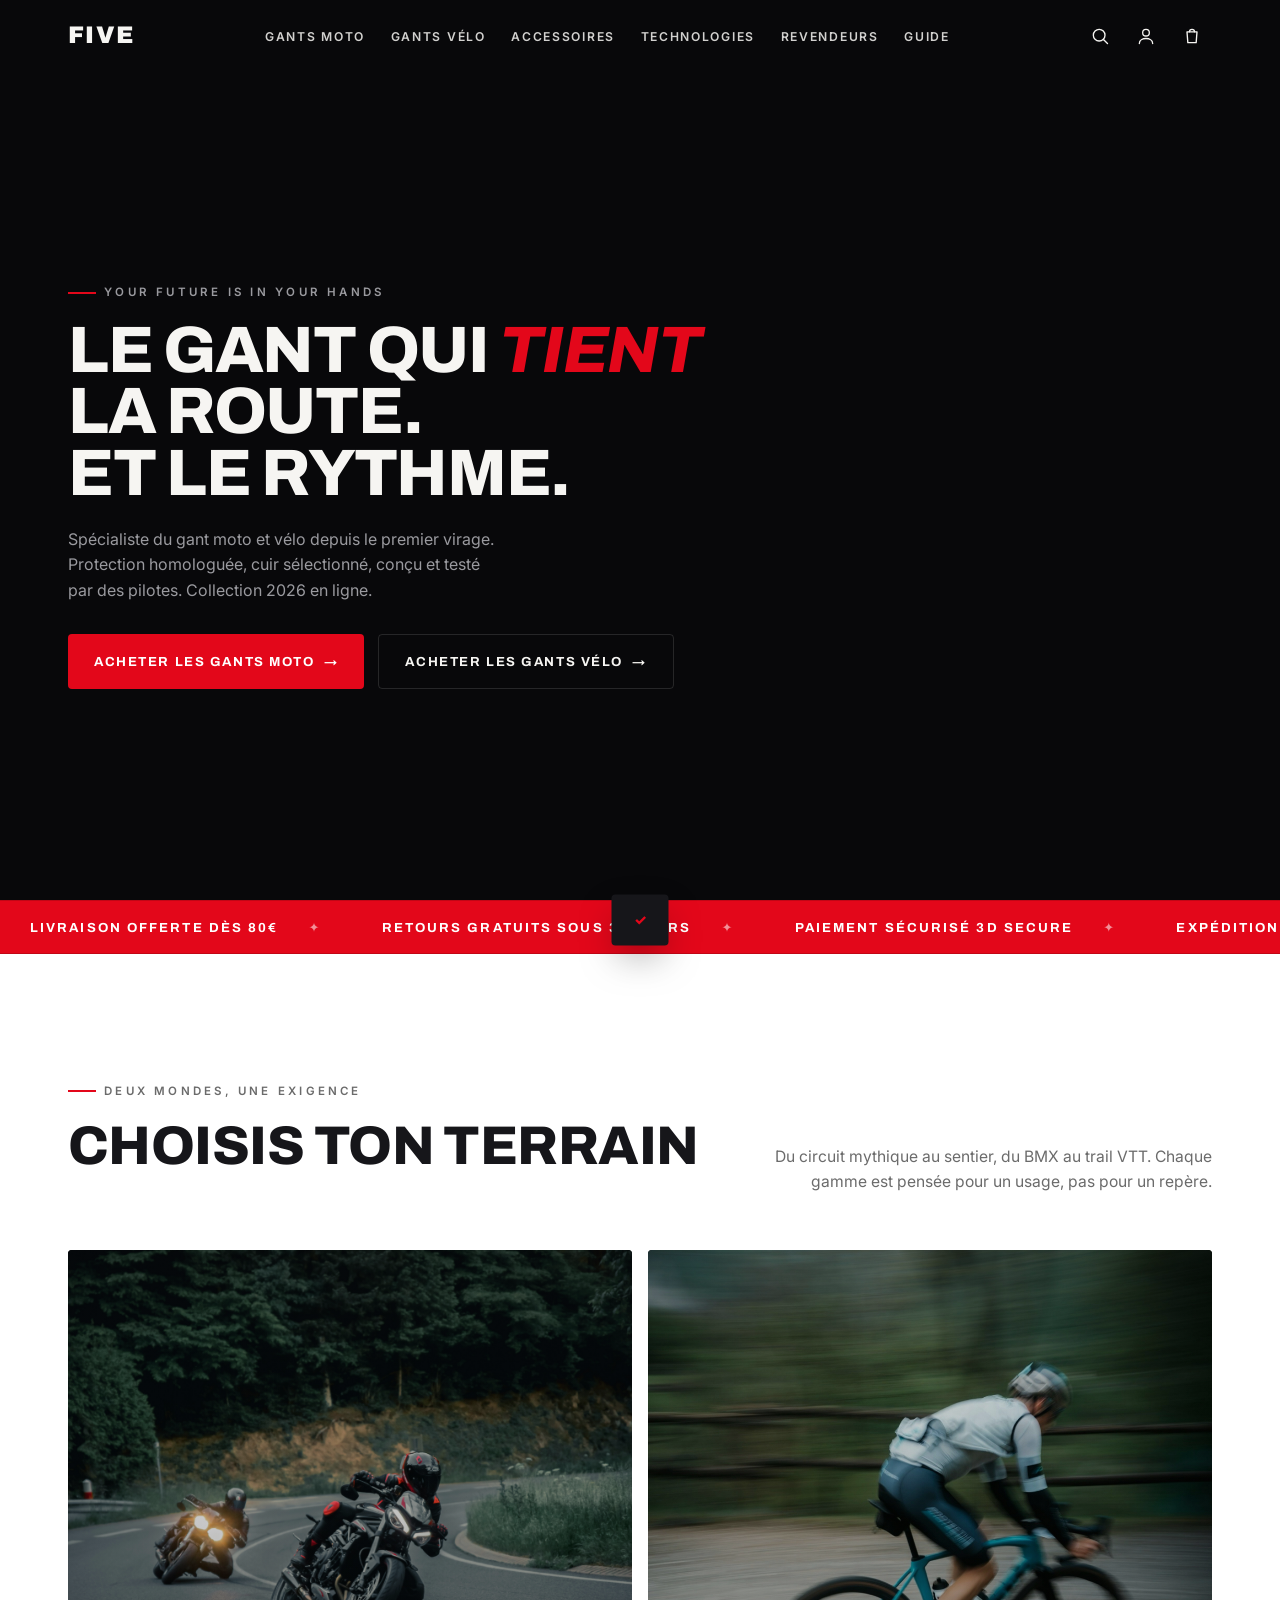
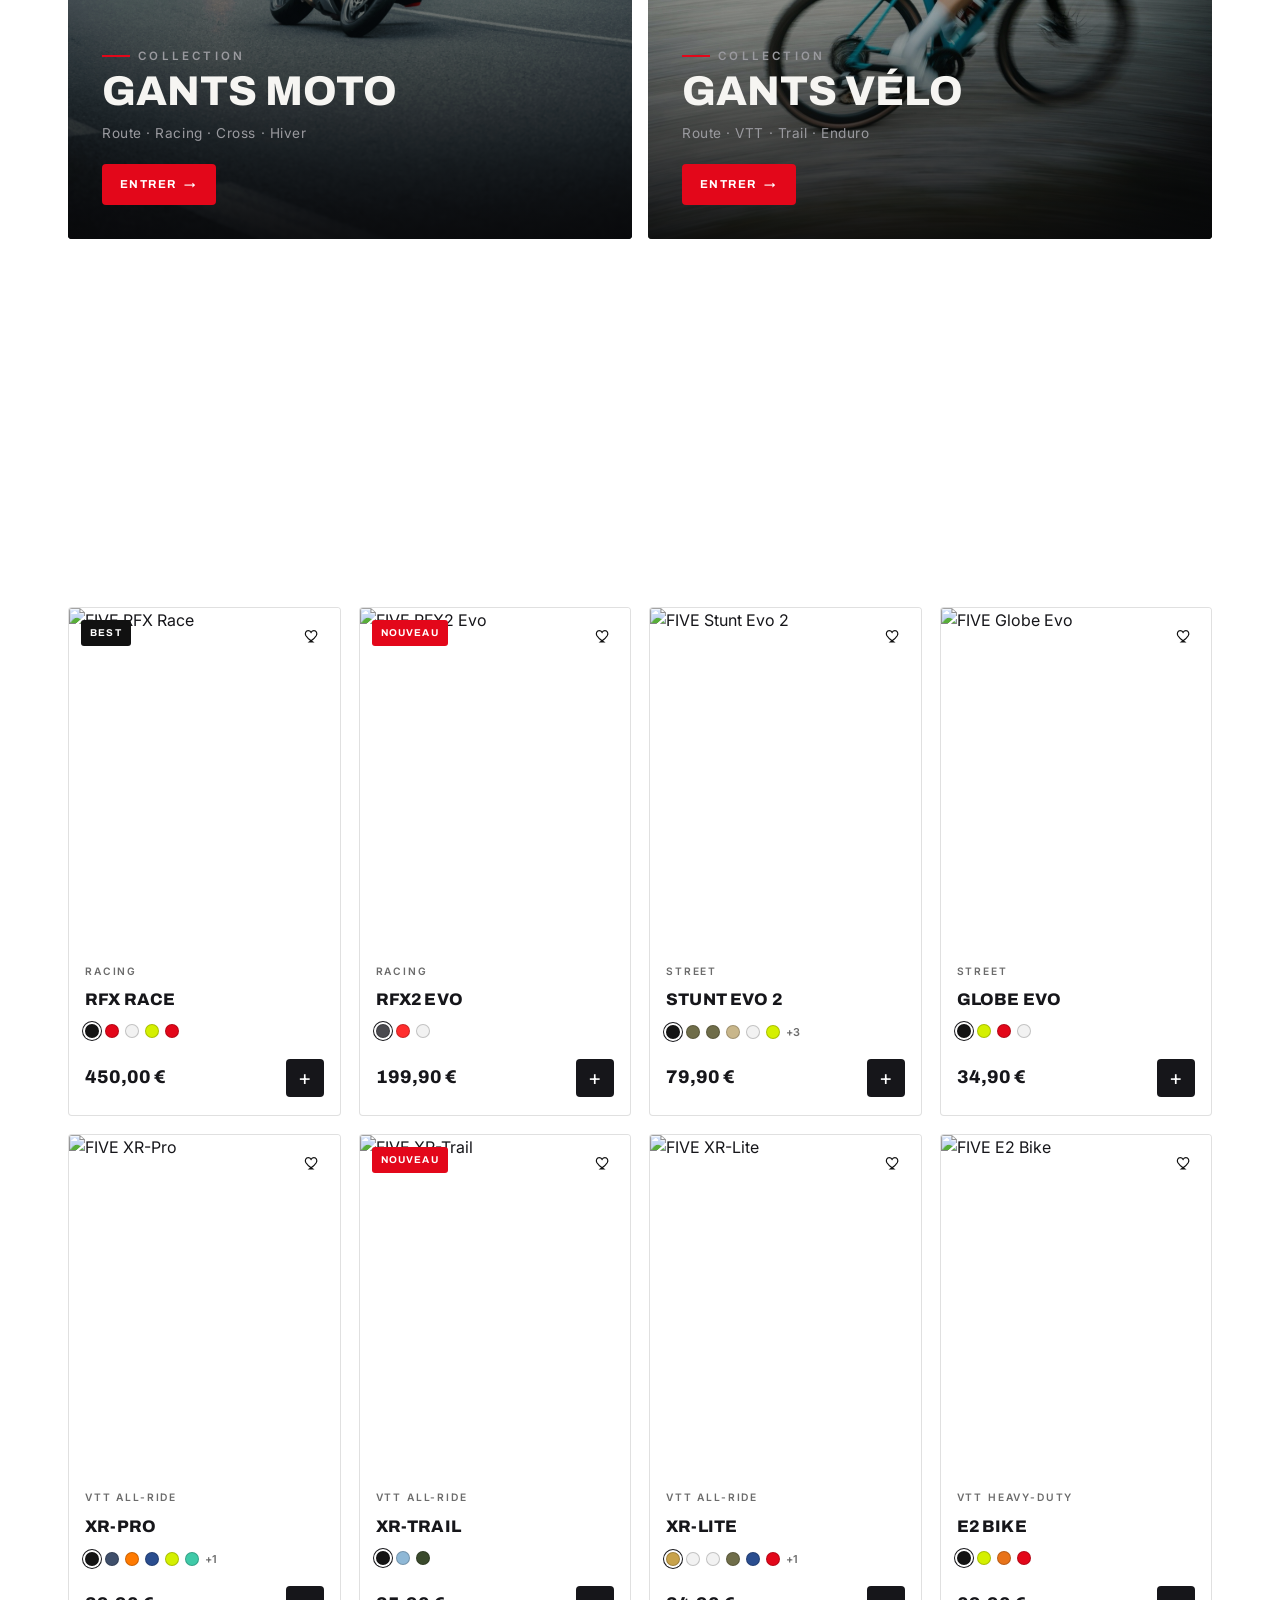
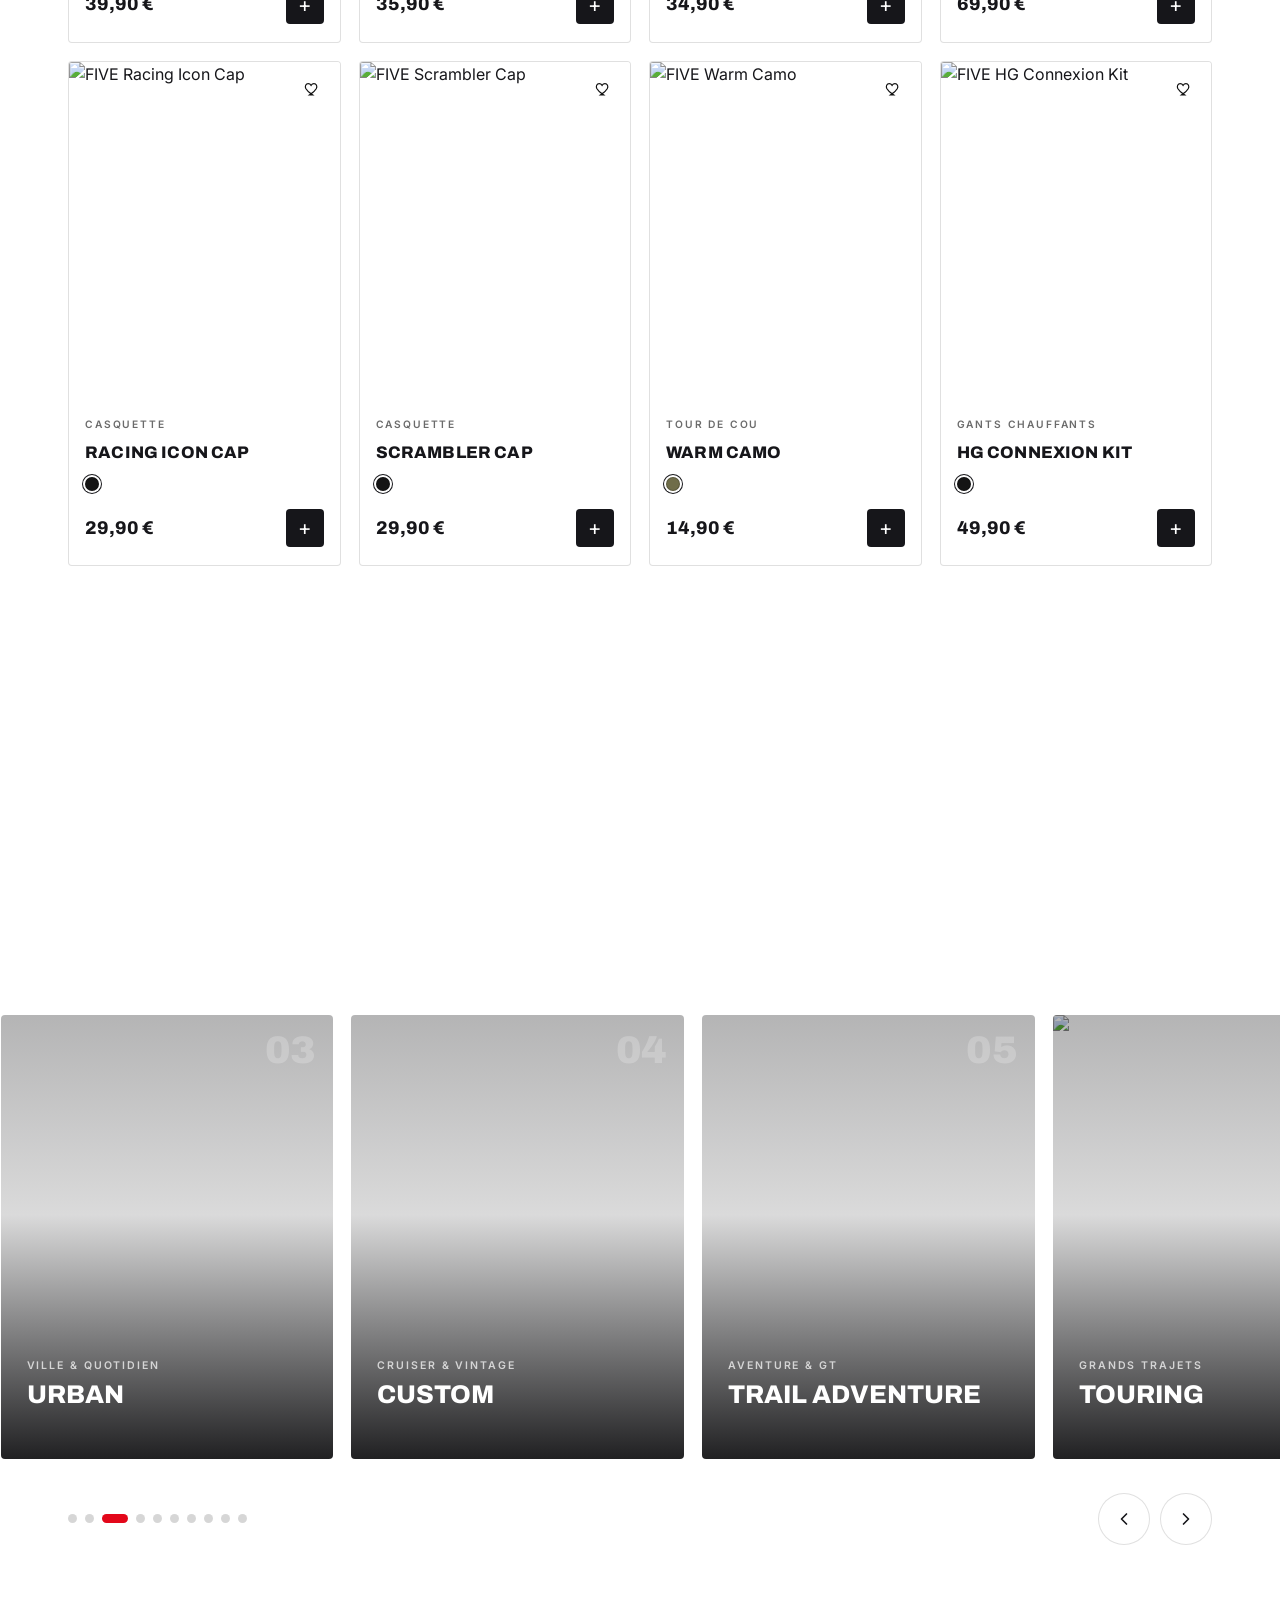
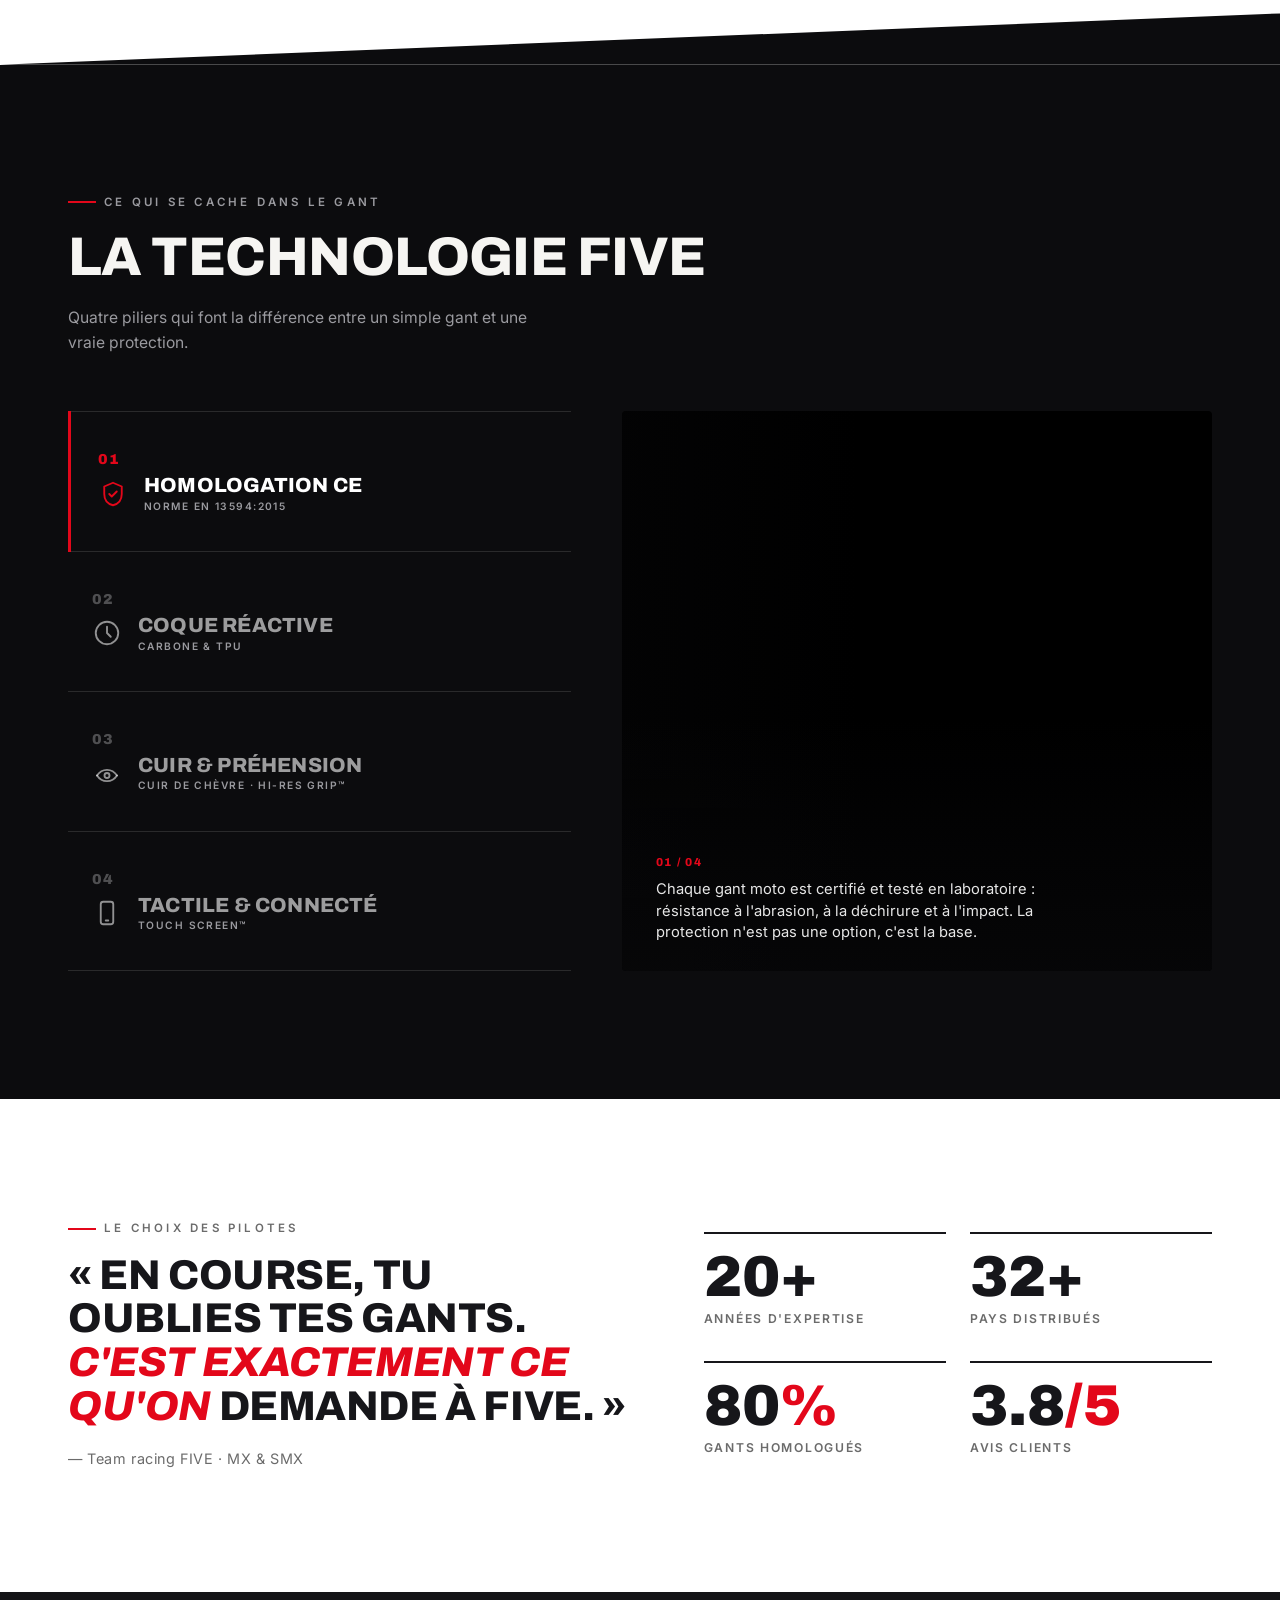
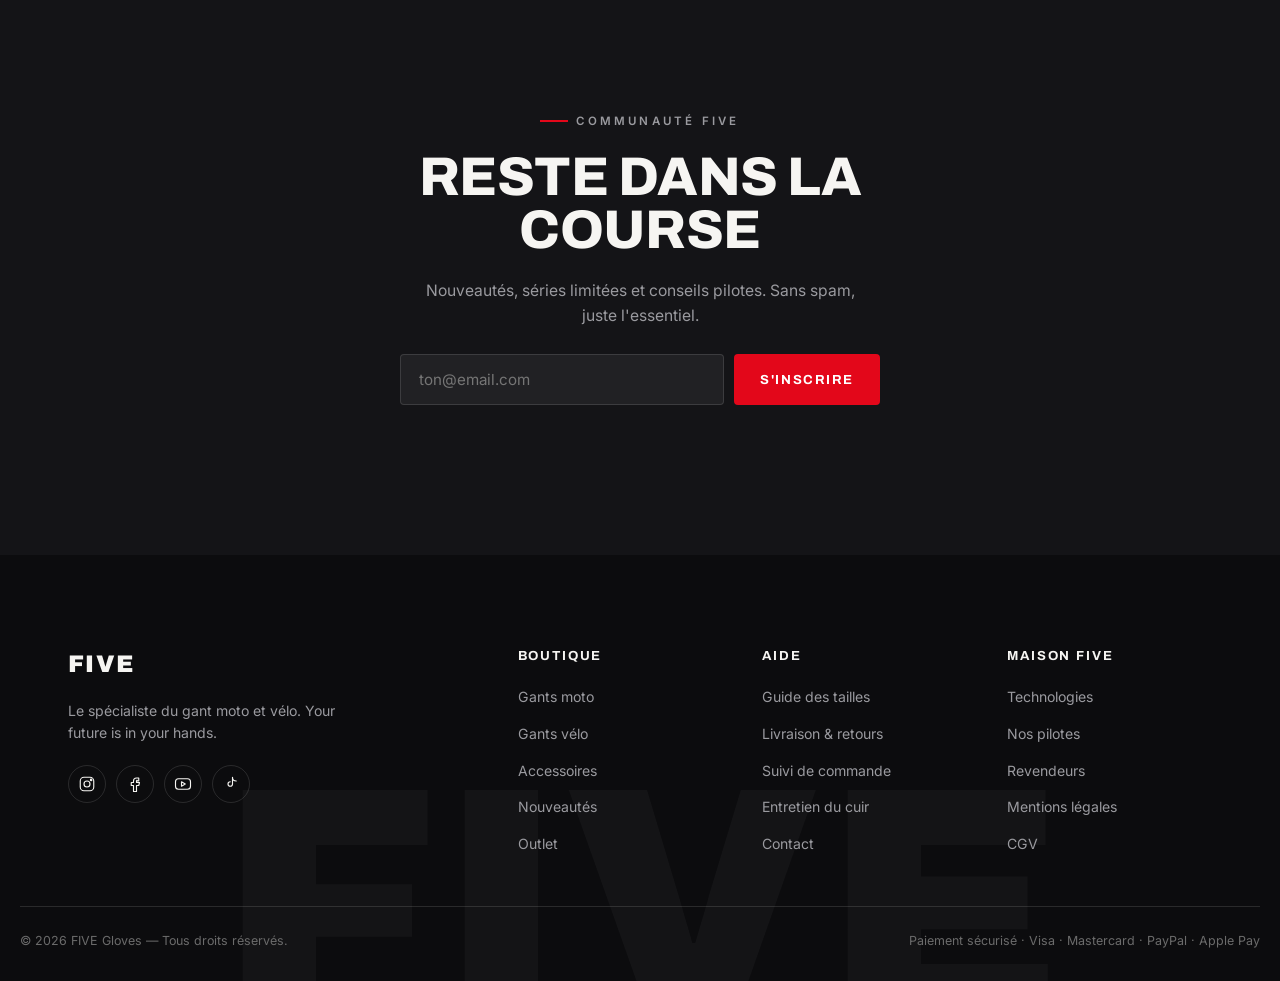
==== commit 129c6212: "Sections home + fiche produit : contenu réel, carrousel catégories, explorateur techno - Nouveautés " ====
--- a/index.html
+++ b/index.html
@@ -141,15 +141,26 @@
     <!-- ============ UNIVERS MOTO ============ -->
     <section class="categories" id="categories">
       <div class="container">
-        <header class="section-head section-head--row reveal">
-          <div>
-            <p class="overline overline--dark">L'univers moto</p>
-            <h2 class="section-title">Roule par discipline</h2>
-          </div>
-          <p class="section-desc section-desc--right">Du circuit au tout-terrain, chaque pratique a ses gants. Trouve les tiens.</p>
-        </header>
-        <div class="category-grid" id="category-grid">
+        <header class="section-head reveal">
+          <p class="overline overline--dark">Gants moto par usage</p>
+          <h2 class="section-title">Trouve ta discipline</h2>
+          <p class="section-desc">Du circuit au tout-terrain, de la ville au grand froid : dix univers, une seule exigence — te protéger sans jamais te freiner.</p>
+        </header>
+      </div>
+      <div class="cat-carousel">
+        <div class="cat-track" id="category-grid">
           <!-- filled by JS -->
+        </div>
+      </div>
+      <div class="container cat-controls">
+        <div class="cat-dots" id="cat-dots" role="tablist" aria-label="Positions du carrousel"></div>
+        <div class="cat-arrows">
+          <button class="cat-arrow" id="cat-prev" aria-label="Précédent">
+            <svg viewBox="0 0 24 24" aria-hidden="true"><polyline points="15 18 9 12 15 6"/></svg>
+          </button>
+          <button class="cat-arrow" id="cat-next" aria-label="Suivant">
+            <svg viewBox="0 0 24 24" aria-hidden="true"><polyline points="9 18 15 12 9 6"/></svg>
+          </button>
         </div>
       </div>
     </section>
@@ -160,11 +171,12 @@
         <header class="section-head reveal">
           <p class="overline">Ce qui se cache dans le gant</p>
           <h2 class="section-title section-title--light">La technologie Five</h2>
-          <p class="section-desc section-desc--light">Quatre piliers qui font la différence entre un gant et une vraie protection.</p>
-        </header>
-
-        <div class="techno__grid" id="techno-grid">
-          <!-- filled by JS -->
+          <p class="section-desc section-desc--light">Quatre piliers qui font la différence entre un simple gant et une vraie protection.</p>
+        </header>
+
+        <div class="tech-explorer reveal">
+          <div class="tech-list" id="tech-list" role="tablist" aria-label="Piliers technologiques"><!-- JS --></div>
+          <div class="tech-visual" id="tech-visual"><!-- JS --></div>
         </div>
       </div>
     </section>
--- a/assets/css/styles.css
+++ b/assets/css/styles.css
@@ -358,13 +358,69 @@
    TECHNO
    ============================================================ */
 .techno { background: var(--black); padding: clamp(70px, 10vw, 130px) 0; }
-.techno__grid { display: grid; grid-template-columns: repeat(4, 1fr); gap: 1px; background: var(--line-dark); border: 1px solid var(--line-dark); border-radius: var(--radius); overflow: hidden; }
-.tech-item { background: var(--black); padding: 34px 28px; transition: background .3s; }
-.tech-item:hover { background: var(--black-soft); }
-.tech-item__icon { width: 44px; height: 44px; margin-bottom: 22px; color: var(--red); }
+
+/* Explorateur techno : liste à gauche, visuel macro à droite */
+.tech-explorer {
+  display: grid; grid-template-columns: 0.92fr 1.08fr; gap: clamp(28px, 4vw, 60px);
+  align-items: stretch;
+  min-height: clamp(480px, 46vw, 560px);   /* hauteur figée : pas de saut au hover */
+}
+
+.tech-list { display: flex; flex-direction: column; }
+.tech-item {
+  position: relative; width: 100%; text-align: left; color: var(--white);
+  flex: 1 1 0;                                  /* parts égales -> aucun reflow au hover */
+  padding: 18px 10px 18px 24px; border-top: 1px solid var(--line-dark);
+  display: flex; flex-direction: column; justify-content: center;
+  transition: padding .4s var(--ease);
+}
+.tech-list .tech-item:last-child { border-bottom: 1px solid var(--line-dark); }
+.tech-item::before {
+  content: ""; position: absolute; left: 0; top: -1px; bottom: -1px; width: 3px;
+  background: var(--red); transform: scaleY(0); transform-origin: top; transition: transform .4s var(--ease); z-index: 1;
+}
+.tech-item.is-active::before { transform: scaleY(1); }
+.tech-item.is-active { padding-left: 30px; }
+
+.tech-item__num {
+  font-family: var(--font-display); font-weight: 900; font-size: .9rem;
+  color: rgba(255,255,255,.28); letter-spacing: .04em; transition: color .35s;
+}
+.tech-item.is-active .tech-item__num { color: var(--red); }
+
+.tech-item__head { display: flex; align-items: center; gap: 16px; margin-top: 8px; }
+.tech-item__icon { width: 30px; height: 30px; flex: 0 0 auto; color: rgba(255,255,255,.55); transition: color .35s; }
 .tech-item__icon svg { width: 100%; height: 100%; fill: none; stroke: currentColor; stroke-width: 1.5; stroke-linecap: round; stroke-linejoin: round; }
-.tech-item h3 { font-family: var(--font-display); font-weight: 700; text-transform: uppercase; font-size: 1rem; letter-spacing: .05em; margin-bottom: 10px; }
-.tech-item p { color: var(--muted-light); font-size: .86rem; }
+.tech-item.is-active .tech-item__icon { color: var(--red); }
+.tech-item__title h3 {
+  font-family: var(--font-display); font-weight: 800; text-transform: uppercase;
+  font-size: clamp(1.15rem, 1.6vw, 1.5rem); line-height: 1; letter-spacing: .01em;
+  color: rgba(255,255,255,.6); transition: color .35s;
+}
+.tech-item.is-active .tech-item__title h3 { color: #fff; }
+.tech-item__tag { display: block; margin-top: 4px; font-size: .64rem; font-weight: 600; letter-spacing: .14em; text-transform: uppercase; color: var(--muted-light); }
+
+/* Visuel macro */
+.tech-visual { position: relative; border-radius: var(--radius); overflow: hidden; background: #000; min-height: 100%; }
+.tech-shot { position: absolute; inset: 0; margin: 0; opacity: 0; transition: opacity .6s var(--ease); }
+.tech-shot.is-active { opacity: 1; }
+.tech-shot img { width: 100%; height: 100%; object-fit: cover; transform: scale(1.02); }
+.tech-shot.is-active img { animation: tech-zoom 8s ease-out forwards; }
+@keyframes tech-zoom { from { transform: scale(1.02); } to { transform: scale(1.12); } }
+.tech-visual::after {
+  content: ""; position: absolute; inset: 0; z-index: 1; pointer-events: none;
+  background: linear-gradient(0deg, rgba(8,8,10,.7) 0%, transparent 45%), linear-gradient(90deg, rgba(8,8,10,.35), transparent 40%);
+}
+.tech-visual__caption {
+  position: absolute; left: 0; right: 0; bottom: 0; z-index: 2; padding: 28px clamp(22px,3vw,34px);
+  opacity: 0; transform: translateY(12px);
+  transition: opacity .5s var(--ease), transform .5s var(--ease);
+}
+.tech-visual__caption.is-in { opacity: 1; transform: none; }
+.tech-visual__caption .cap-num {
+  font-family: var(--font-display); font-weight: 800; font-size: .72rem; letter-spacing: .14em; color: var(--red); display: block; margin-bottom: 8px;
+}
+.tech-visual__caption p { color: rgba(255,255,255,.9); font-size: clamp(.92rem, 1.1vw, 1.05rem); line-height: 1.45; max-width: 44ch; }
 
 /* ============================================================
    PROOF / STATS
@@ -472,7 +528,8 @@
   .terrain-card.is-dim .terrain-card__body .btn { opacity: 1; transform: none; }
   .terrain-card.is-dim .terrain-card__body { transform: none; }
   .product-grid { grid-template-columns: repeat(2, 1fr); }
-  .techno__grid { grid-template-columns: 1fr 1fr; }
+  .tech-explorer { grid-template-columns: 1fr; gap: 24px; }
+  .tech-visual { aspect-ratio: 4 / 3; min-height: 0; order: -1; }
   .proof__inner { grid-template-columns: 1fr; }
   .section-head--row { flex-direction: column; align-items: flex-start; }
   .section-desc--right { text-align: left; }
@@ -642,10 +699,24 @@
 /* ============================================================
    CATÉGORIES MOTO (univers)
    ============================================================ */
-.categories { background: #fff; color: var(--ink); padding: clamp(20px,3vw,40px) 0 clamp(70px,10vw,120px); }
-.category-grid { display: grid; grid-template-columns: repeat(5, 1fr); gap: 14px; }
+.categories { background: #fff; color: var(--ink); padding: clamp(40px,6vw,80px) 0 clamp(70px,10vw,120px); overflow: hidden; }
+
+/* Carrousel pleine largeur, à défilement manuel (contrôles) */
+.cat-carousel {
+  width: 100vw; margin-left: calc(50% - 50vw);
+  margin-top: clamp(28px,4vw,52px);
+}
+.cat-track {
+  display: flex; gap: 18px;
+  overflow-x: auto; scroll-snap-type: x mandatory;
+  scrollbar-width: none;
+}
+.cat-track::-webkit-scrollbar { display: none; }
+
 .category-card {
-  position: relative; aspect-ratio: 3 / 4; overflow: hidden; border-radius: var(--radius);
+  position: relative; flex: 0 0 clamp(280px, 26vw, 400px); aspect-ratio: 3 / 4;
+  scroll-snap-align: start;
+  overflow: hidden; border-radius: var(--radius);
   display: flex; align-items: flex-end; color: #fff; isolation: isolate;
 }
 .category-card img {
@@ -659,18 +730,62 @@
 }
 .category-card:hover img { transform: scale(1.07); }
 .category-card:hover::after { background: linear-gradient(0deg, rgba(8,8,10,.92) 0%, rgba(227,7,26,.25) 60%, rgba(8,8,10,.3) 100%); }
-.category-card__body { position: relative; z-index: 2; padding: 16px; width: 100%; }
-.category-card__tag { font-size: .6rem; font-weight: 600; letter-spacing: .16em; text-transform: uppercase; color: rgba(255,255,255,.7); }
-.category-card h3 { font-family: var(--font-display); font-weight: 800; text-transform: uppercase; font-size: 1.2rem; line-height: 1; margin-top: 3px; }
+.category-card__num {
+  position: absolute; top: 16px; right: 18px; z-index: 2;
+  font-family: var(--font-display); font-weight: 900; font-size: 2.4rem; line-height: 1;
+  color: rgba(255,255,255,.22); letter-spacing: -.02em; transition: color .4s;
+}
+.category-card:hover .category-card__num { color: rgba(255,255,255,.45); }
+.category-card__body { position: relative; z-index: 2; padding: 26px; width: 100%; }
+.category-card__tag { font-size: .66rem; font-weight: 600; letter-spacing: .18em; text-transform: uppercase; color: rgba(255,255,255,.72); }
+.category-card h3 { font-family: var(--font-display); font-weight: 800; text-transform: uppercase; font-size: clamp(1.5rem, 2vw, 2rem); line-height: .98; margin-top: 5px; }
 .category-card__go {
   display: inline-flex; align-items: center; gap: .4em;
-  font-family: var(--font-display); font-weight: 700; font-size: .68rem; letter-spacing: .1em; text-transform: uppercase;
-  color: #fff; margin-top: 10px; opacity: 0; transform: translateY(6px);
-  transition: opacity .35s var(--ease), transform .35s var(--ease);
+  font-family: var(--font-display); font-weight: 700; font-size: .72rem; letter-spacing: .1em; text-transform: uppercase;
+  color: #fff; margin-top: 14px; max-height: 0; opacity: 0; transform: translateY(8px);
+  transition: opacity .4s var(--ease), transform .4s var(--ease), max-height .4s var(--ease);
 }
 .category-card__go .arrow { transition: transform .35s var(--ease); }
-.category-card:hover .category-card__go { opacity: 1; transform: translateY(0); }
+.category-card:hover .category-card__go { opacity: 1; transform: translateY(0); max-height: 2em; }
 .category-card:hover .category-card__go .arrow { transform: translateX(4px); }
 
-@media (max-width: 1024px) { .category-grid { grid-template-columns: repeat(3, 1fr); } }
-@media (max-width: 600px)  { .category-grid { grid-template-columns: repeat(2, 1fr); } .category-card__go { opacity: 1; transform: none; } }
+/* Contrôles du carrousel (DA Five) */
+.cat-controls {
+  display: flex; align-items: center; justify-content: space-between; gap: 20px;
+  margin-top: clamp(22px,3vw,34px);
+}
+.cat-dots { display: flex; align-items: center; gap: 8px; }
+.cat-dot {
+  width: 9px; height: 9px; padding: 0; border-radius: 50%;
+  background: rgba(0,0,0,.16); transition: width .3s var(--ease), background .3s var(--ease), border-radius .3s var(--ease);
+}
+.cat-dot:hover { background: rgba(0,0,0,.4); }
+.cat-dot.is-active { width: 26px; border-radius: 5px; background: var(--red); }
+
+.cat-arrows { display: flex; gap: 10px; }
+.cat-arrow {
+  width: 52px; height: 52px; border-radius: 50%;
+  border: 1px solid var(--line-light); background: #fff; color: var(--ink);
+  display: grid; place-items: center;
+  transition: background .25s, color .25s, border-color .25s, transform .25s var(--ease);
+}
+.cat-arrow svg { width: 20px; height: 20px; fill: none; stroke: currentColor; stroke-width: 2; stroke-linecap: round; stroke-linejoin: round; }
+.cat-arrow:hover { background: var(--red); color: #fff; border-color: var(--red); }
+.cat-arrow:active { transform: scale(.94); }
+.cat-arrow:disabled { opacity: .3; pointer-events: none; }
+
+@media (max-width: 600px) {
+  .category-card { flex-basis: 78vw; }
+  .category-card__go { max-height: 2em; opacity: 1; transform: none; }
+  .cat-arrow { width: 46px; height: 46px; }
+}
+
+/* ============================================================
+   TRANSITION DIAGONALE (discipline blanc -> techno noir)
+   ============================================================ */
+.techno { position: relative; }
+.techno::before {
+  content: ""; position: absolute; left: 0; right: 0; top: -4vw; height: 4vw; z-index: 1;
+  background: var(--black);
+  clip-path: polygon(0 100%, 100% 0, 100% 100%);   /* le noir remonte en biais sur le blanc */
+}
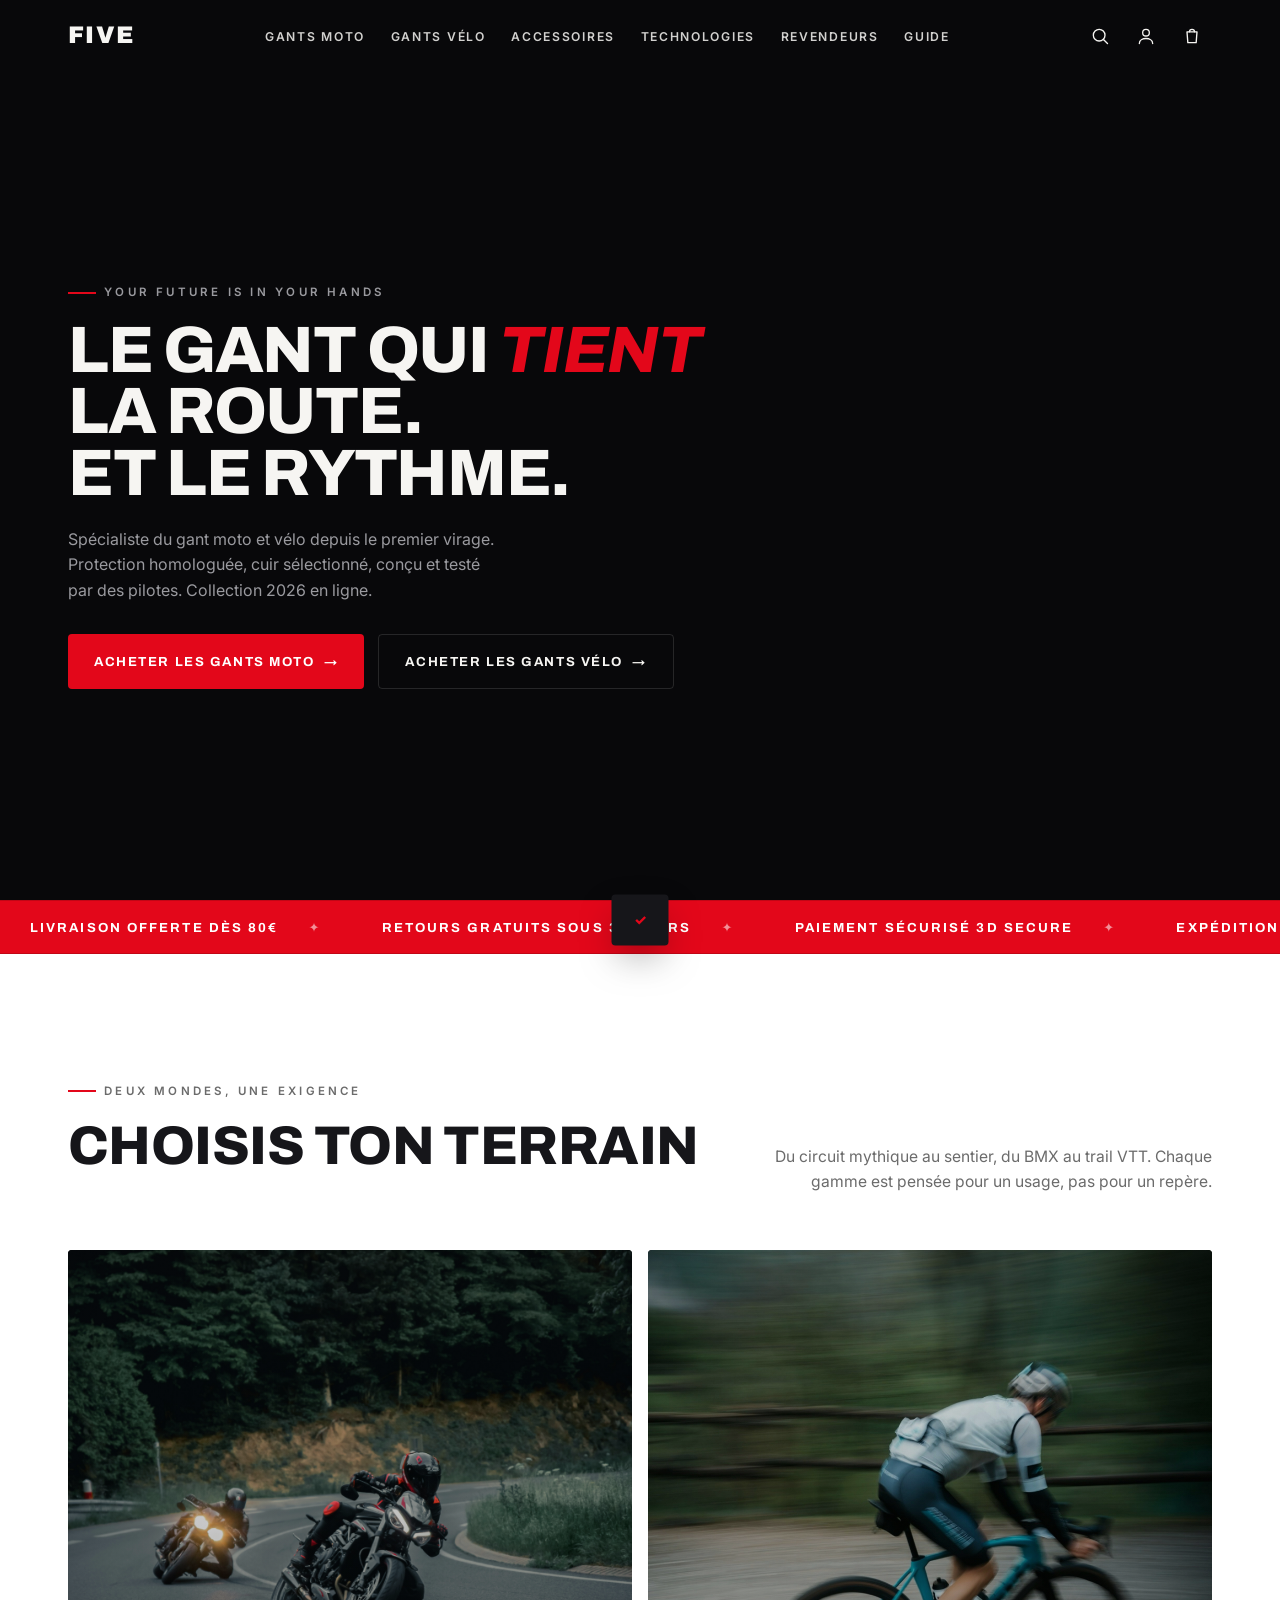
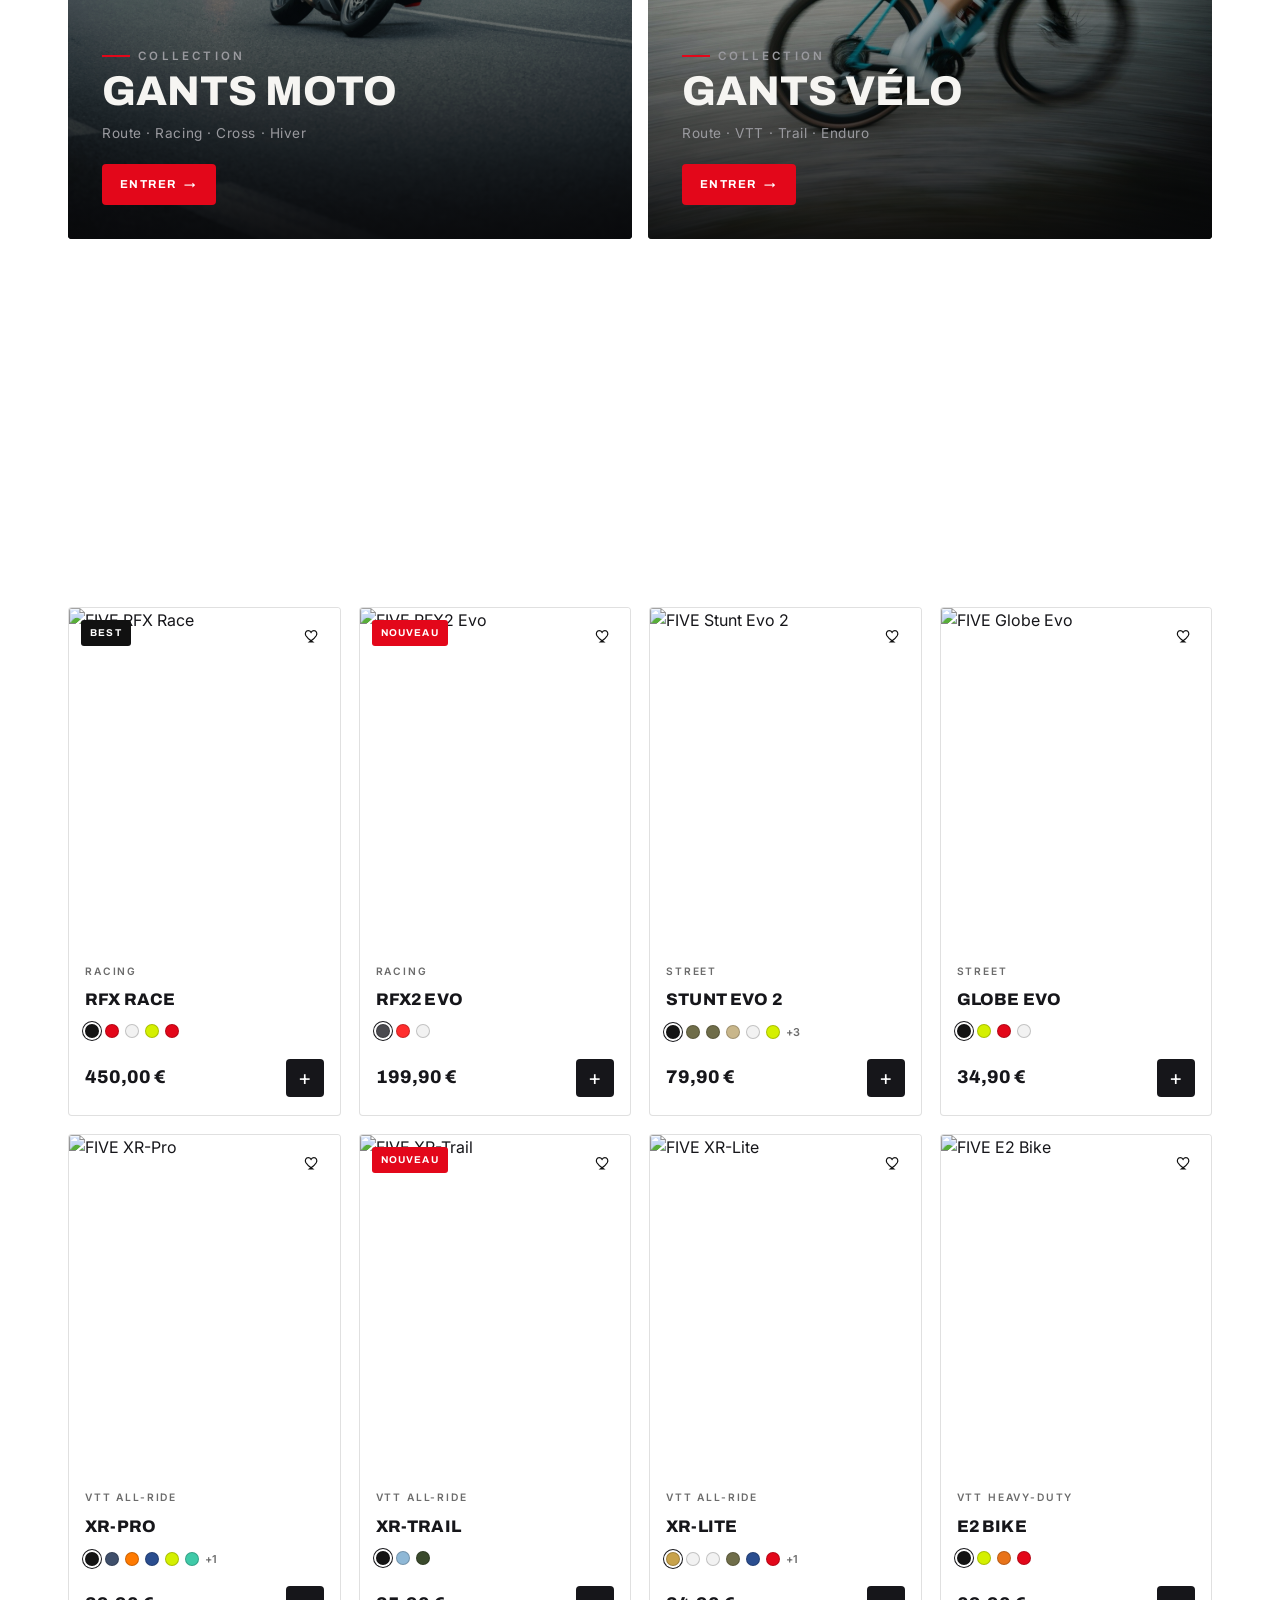
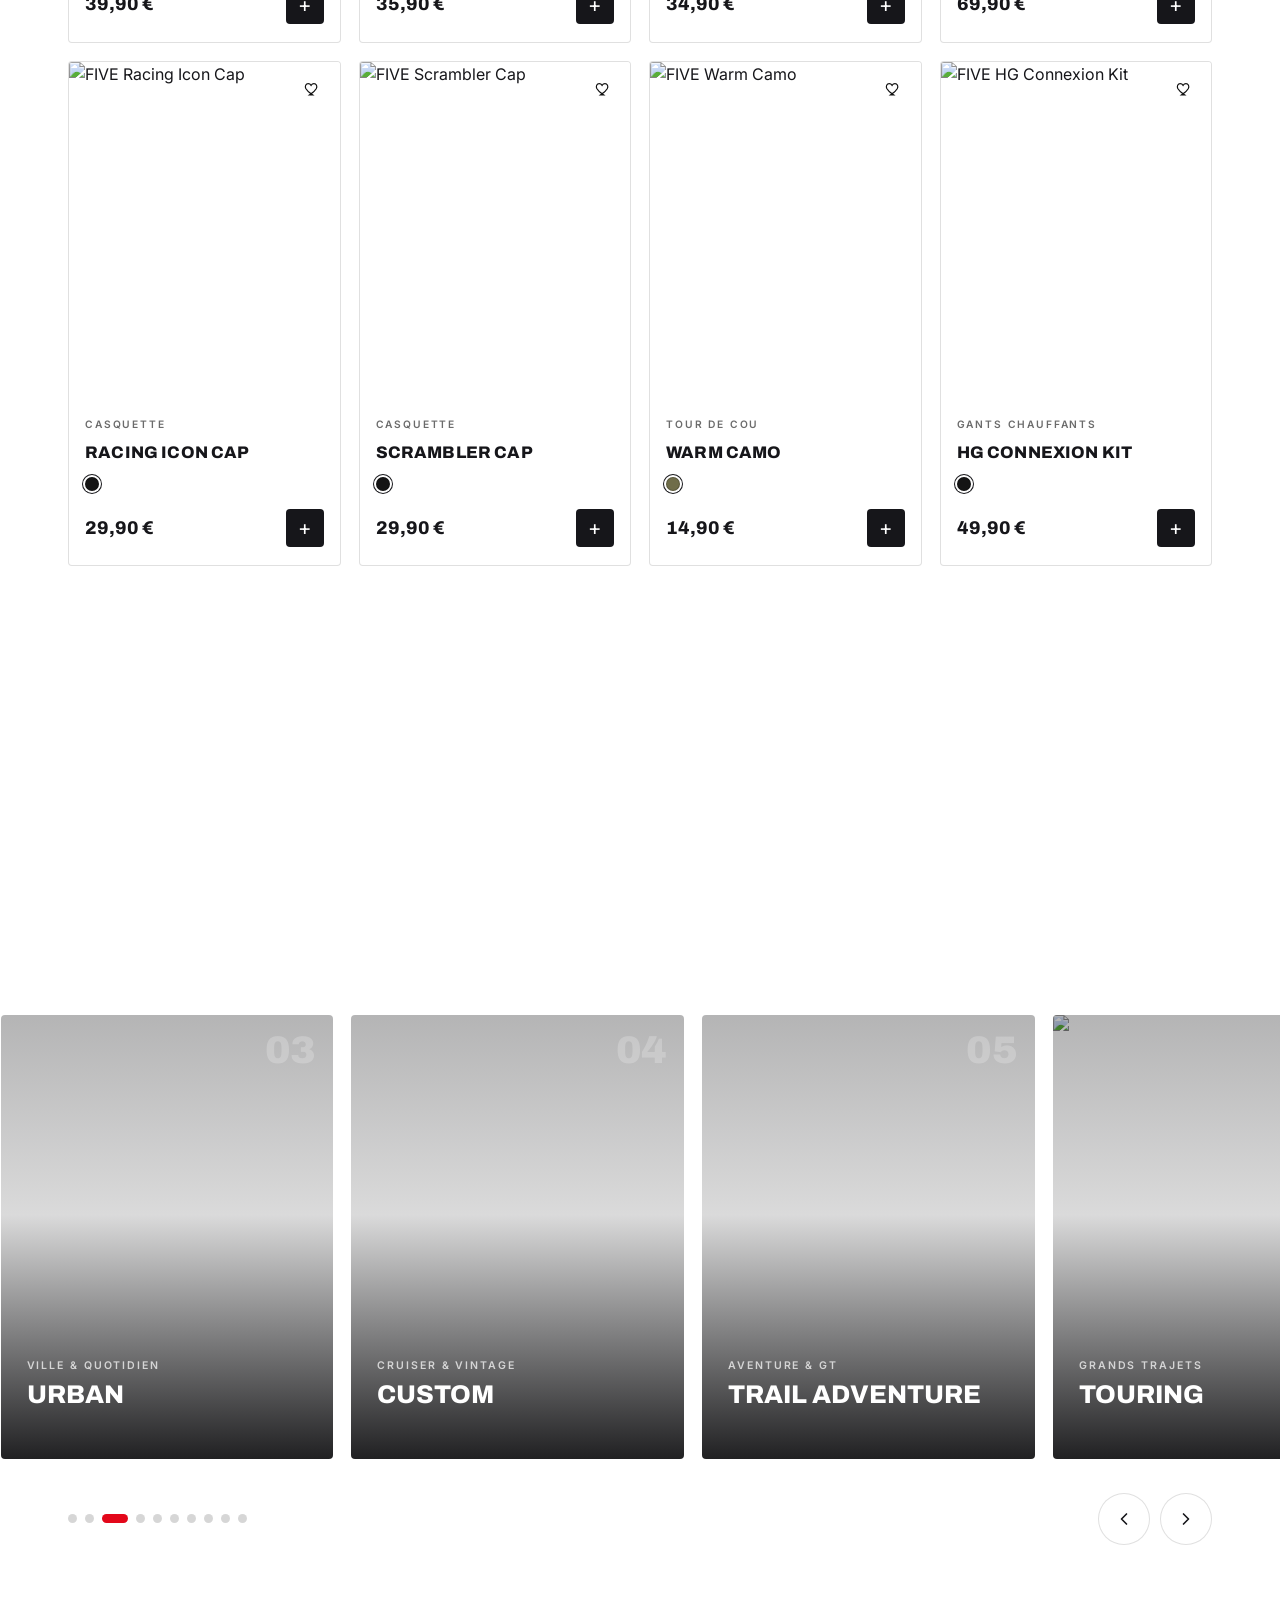
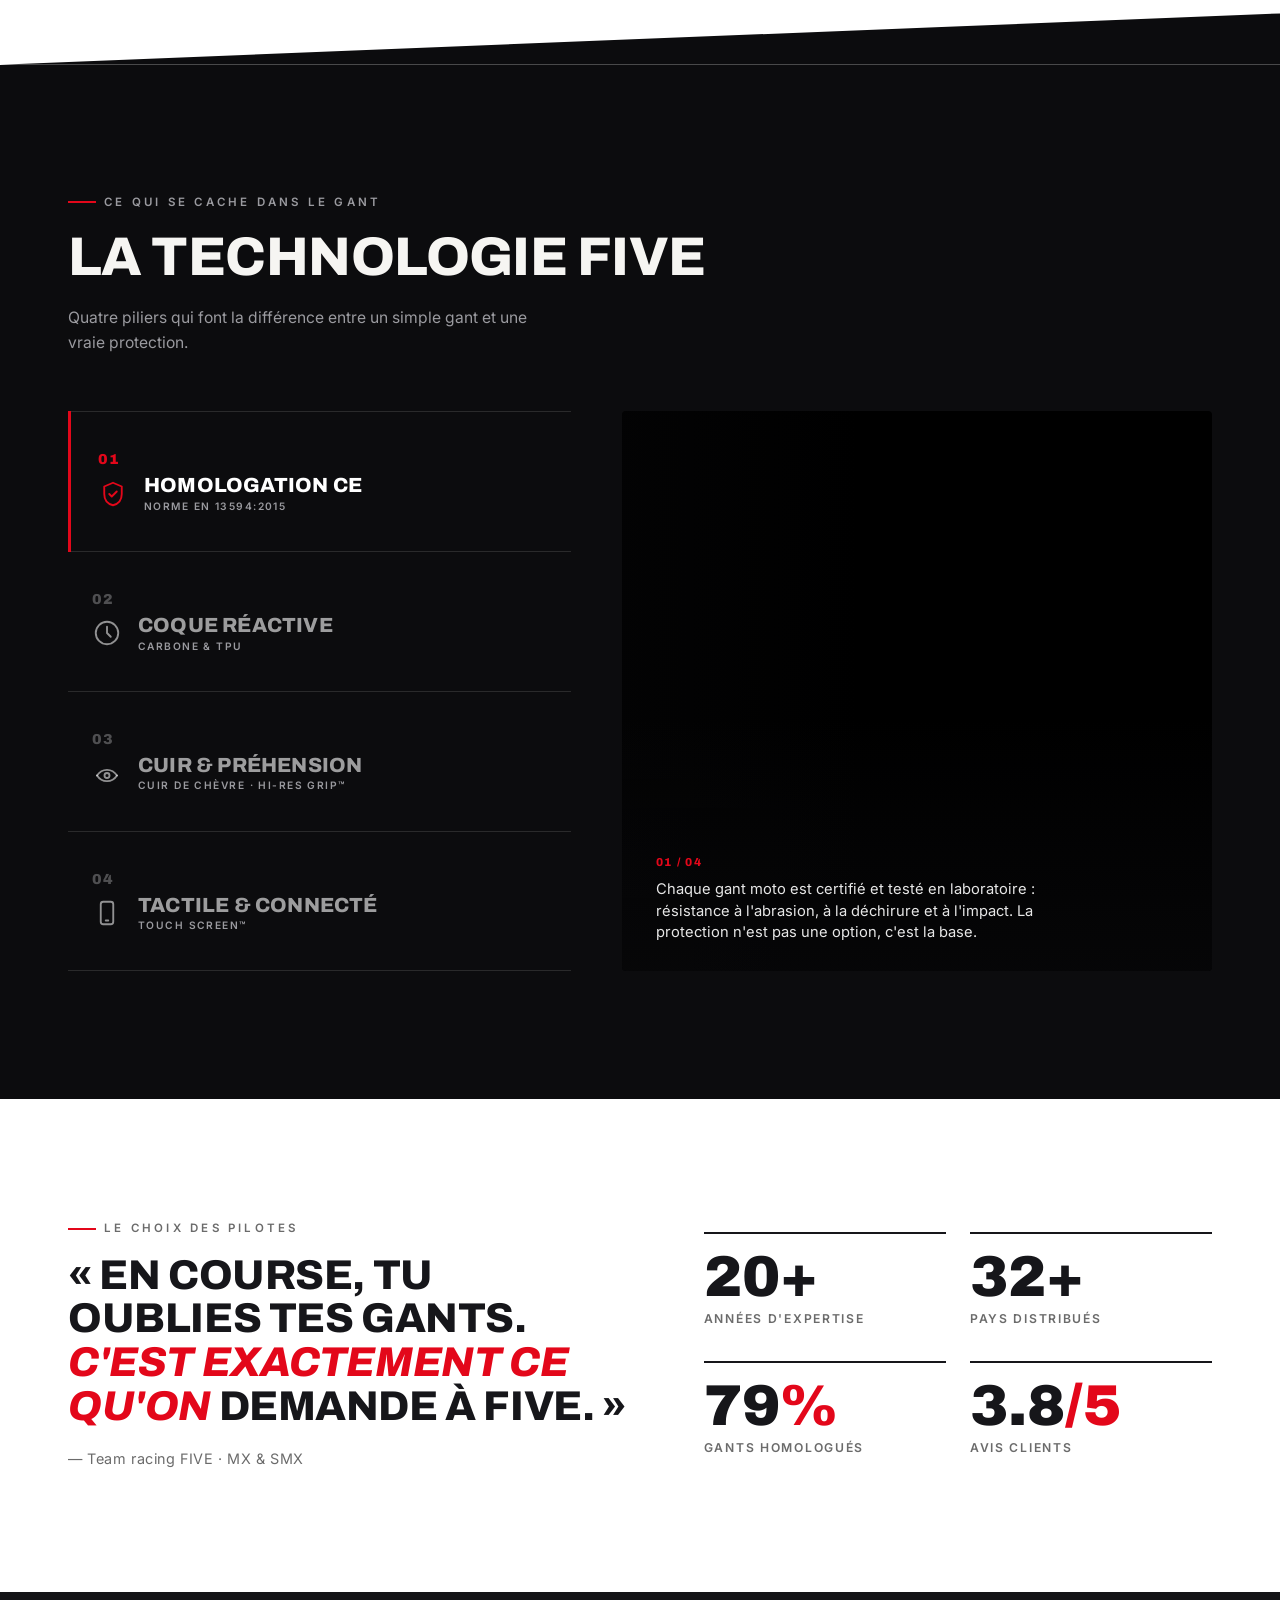
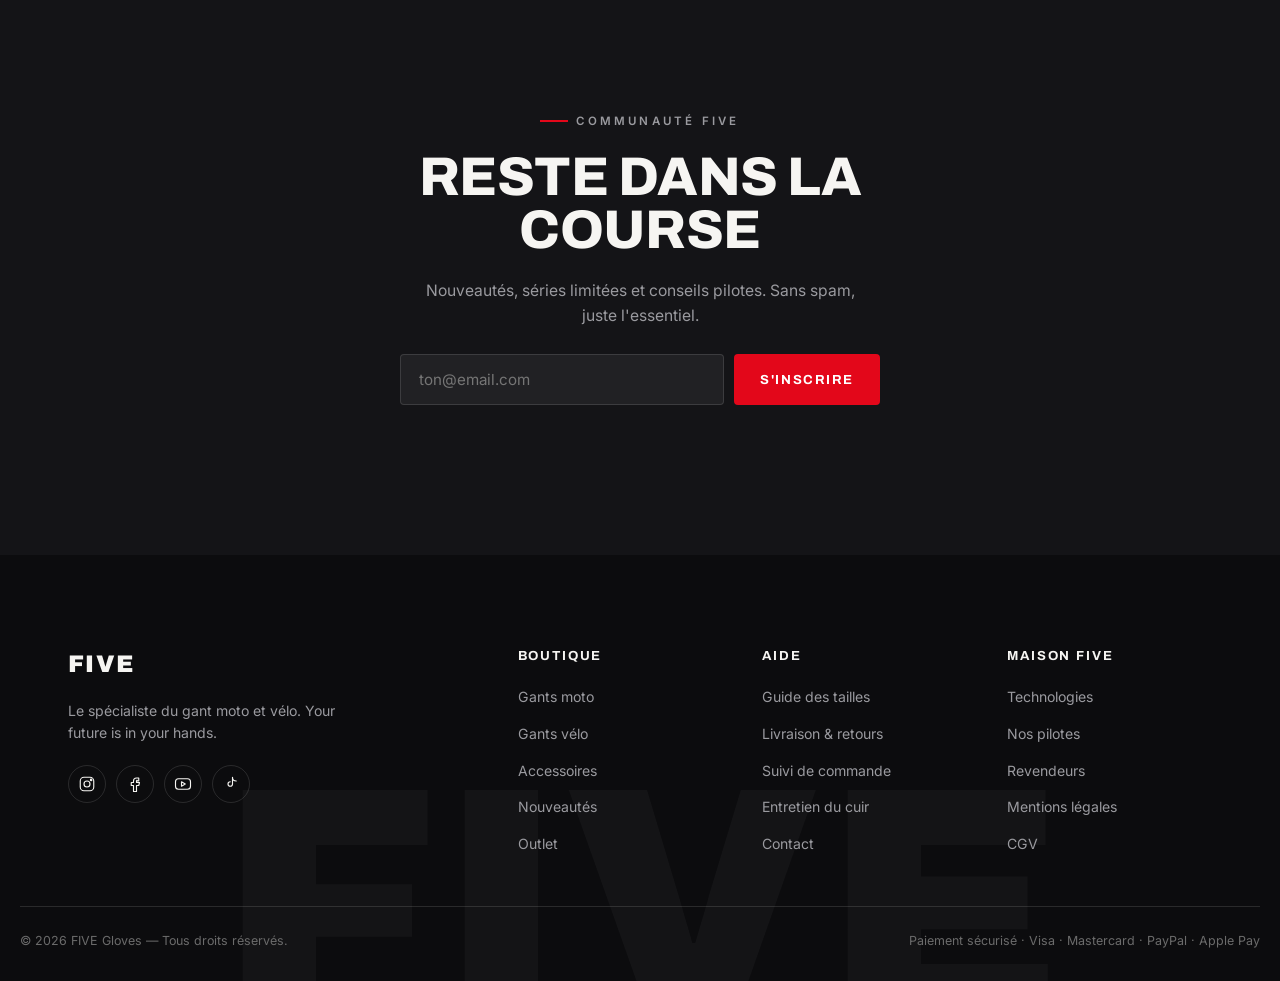
==== commit 4d0d334b: "Panier complet, pages catégorie et méga-menu de navigation - Panier : module partagé cart.js (localS" ====
--- a/index.html
+++ b/index.html
@@ -252,6 +252,8 @@
   <div class="toast" id="toast" role="status" aria-live="polite"></div>
 
   <script src="assets/js/data.js"></script>
+  <script src="assets/js/cart.js"></script>
+  <script src="assets/js/nav.js"></script>
   <script src="assets/js/main.js"></script>
 </body>
 </html>
--- a/assets/css/styles.css
+++ b/assets/css/styles.css
@@ -789,3 +789,259 @@
   background: var(--black);
   clip-path: polygon(0 100%, 100% 0, 100% 100%);   /* le noir remonte en biais sur le blanc */
 }
+
+/* ============================================================
+   PANIER — tiroir latéral (mini-cart)
+   ============================================================ */
+.cart-drawer { position: fixed; inset: 0; z-index: 200; visibility: hidden; }
+.cart-drawer.is-open { visibility: visible; }
+.cart-drawer__backdrop {
+  position: absolute; inset: 0; background: rgba(6,6,8,.6); opacity: 0;
+  transition: opacity .4s var(--ease); backdrop-filter: blur(2px);
+}
+.cart-drawer.is-open .cart-drawer__backdrop { opacity: 1; }
+
+.cart-panel {
+  position: absolute; top: 0; right: 0; height: 100%; width: min(420px, 92vw);
+  background: var(--black-soft); color: var(--white);
+  display: flex; flex-direction: column;
+  transform: translateX(100%); transition: transform .45s var(--ease);
+  box-shadow: -20px 0 60px -20px rgba(0,0,0,.7);
+}
+.cart-drawer.is-open .cart-panel { transform: translateX(0); }
+
+.cart-panel__head { display: flex; align-items: center; justify-content: space-between; padding: 22px 24px; border-bottom: 1px solid var(--line-dark); }
+.cart-panel__head h2 { font-family: var(--font-display); font-weight: 800; text-transform: uppercase; font-size: 1.15rem; letter-spacing: .04em; }
+.cart-panel__count { color: var(--muted-light); font-weight: 600; }
+.cart-panel__close { width: 38px; height: 38px; display: grid; place-items: center; border-radius: 50%; transition: background .2s; }
+.cart-panel__close:hover { background: rgba(255,255,255,.1); }
+.cart-panel__close svg { width: 20px; height: 20px; fill: none; stroke: var(--white); stroke-width: 1.8; stroke-linecap: round; }
+
+.cart-panel__items { flex: 1; overflow-y: auto; padding: 8px 24px; }
+.cart-empty { padding: 60px 0; text-align: center; display: flex; flex-direction: column; align-items: center; gap: 20px; }
+.cart-empty p { color: var(--muted-light); }
+
+.cart-line { display: grid; grid-template-columns: 72px 1fr auto; gap: 14px; padding: 18px 0; border-bottom: 1px solid var(--line-dark); }
+.cart-line__media { width: 72px; height: 82px; background: #fff; border-radius: var(--radius); overflow: hidden; }
+.cart-line__media img { width: 100%; height: 100%; object-fit: contain; padding: 6%; }
+.cart-line__name { font-family: var(--font-display); font-weight: 700; text-transform: uppercase; font-size: .92rem; }
+.cart-line__meta { color: var(--muted-light); font-size: .78rem; margin: 3px 0 12px; }
+.cart-line__qty { display: inline-flex; align-items: center; border: 1px solid var(--line-dark); border-radius: 40px; }
+.cart-line__qty button { width: 30px; height: 30px; font-size: 1rem; color: var(--white); }
+.cart-line__qty span { min-width: 26px; text-align: center; font-weight: 700; font-size: .85rem; }
+.cart-line__right { display: flex; flex-direction: column; align-items: flex-end; justify-content: space-between; }
+.cart-line__price { font-family: var(--font-display); font-weight: 800; font-size: .98rem; }
+.cart-line__rm { font-size: .72rem; color: var(--muted-light); text-decoration: underline; transition: color .2s; }
+.cart-line__rm:hover { color: var(--red); }
+
+.cart-panel__foot { padding: 20px 24px 26px; border-top: 1px solid var(--line-dark); background: var(--black); }
+.cart-panel__foot:empty { display: none; }
+.cart-total { display: flex; justify-content: space-between; align-items: baseline; margin-bottom: 4px; }
+.cart-total span { font-size: .8rem; letter-spacing: .1em; text-transform: uppercase; color: var(--muted-light); }
+.cart-total strong { font-family: var(--font-display); font-weight: 900; font-size: 1.5rem; }
+.cart-note { font-size: .74rem; color: var(--muted-dark); margin-bottom: 16px; }
+.cart-btn { width: 100%; justify-content: center; margin-top: 10px; }
+
+/* ============================================================
+   PAGE PANIER
+   ============================================================ */
+.page-cart { background: #fff; }
+.cart-page { color: var(--ink); min-height: 70vh; }
+.cart-page > .container { padding-bottom: clamp(50px, 8vw, 90px); }
+.cart-page__head { display: flex; align-items: baseline; gap: 16px; margin-bottom: clamp(24px, 4vw, 40px); }
+.cart-page__count { font-size: .85rem; font-weight: 600; letter-spacing: .12em; text-transform: uppercase; color: var(--muted-dark); }
+
+.cart-page__grid { display: grid; grid-template-columns: 1fr 360px; gap: clamp(28px, 4vw, 56px); align-items: start; }
+.cart-page__grid[hidden] { display: none; }
+
+/* Lignes */
+.cart-page__items { display: flex; flex-direction: column; }
+.cart-row {
+  display: grid; grid-template-columns: 92px 1fr auto auto; gap: 20px; align-items: center;
+  padding: 22px 0; border-top: 1px solid var(--line-light);
+}
+.cart-page__items .cart-row:last-child { border-bottom: 1px solid var(--line-light); }
+.cart-row__media { width: 92px; height: 104px; background: #f4f1ec; border-radius: var(--radius); overflow: hidden; display: block; }
+.cart-row__media img { width: 100%; height: 100%; object-fit: contain; padding: 8%; }
+.cart-row__name { font-family: var(--font-display); font-weight: 800; text-transform: uppercase; font-size: 1.05rem; }
+.cart-row__name:hover { color: var(--red); }
+.cart-row__meta { color: var(--muted-dark); font-size: .84rem; margin: 4px 0; }
+.cart-row__unit { color: var(--muted-dark); font-size: .78rem; }
+.cart-row__rm { font-size: .74rem; color: var(--muted-dark); text-decoration: underline; margin-top: 8px; transition: color .2s; }
+.cart-row__rm:hover { color: var(--red); }
+.cart-row__qty { display: inline-flex; align-items: center; border: 1px solid var(--line-light); border-radius: 40px; }
+.cart-row__qty button { width: 34px; height: 36px; font-size: 1.05rem; color: var(--ink); }
+.cart-row__qty span { min-width: 28px; text-align: center; font-weight: 700; font-size: .9rem; }
+.cart-row__price { font-family: var(--font-display); font-weight: 800; font-size: 1.1rem; text-align: right; min-width: 84px; }
+
+/* Résumé */
+.cart-page__summary { position: sticky; top: calc(var(--header-h) + 20px); background: #f4f1ec; border-radius: var(--radius); padding: 26px 24px; }
+.cart-summary__title { font-family: var(--font-display); font-weight: 800; text-transform: uppercase; font-size: 1.1rem; letter-spacing: .04em; margin-bottom: 18px; }
+.summary-row { display: flex; justify-content: space-between; font-size: .92rem; padding: 8px 0; color: #33333a; }
+.summary-hint { font-size: .8rem; color: var(--muted-dark); padding: 4px 0 8px; }
+.summary-hint strong { color: var(--red); }
+.summary-total { display: flex; justify-content: space-between; align-items: baseline; margin: 12px 0 4px; padding-top: 16px; border-top: 1px solid var(--line-light); }
+.summary-total span { font-size: .82rem; letter-spacing: .1em; text-transform: uppercase; color: var(--muted-dark); }
+.summary-total strong { font-family: var(--font-display); font-weight: 900; font-size: 1.7rem; }
+.summary-cta { width: 100%; justify-content: center; margin-top: 18px; }
+.summary-continue { display: block; text-align: center; margin-top: 14px; font-size: .82rem; color: var(--muted-dark); transition: color .2s; }
+.summary-continue:hover { color: var(--ink); }
+.summary-perks { margin-top: 20px; padding-top: 18px; border-top: 1px solid var(--line-light); display: flex; flex-direction: column; gap: 8px; }
+.summary-perks li { font-size: .8rem; color: var(--muted-dark); padding-left: 20px; position: relative; }
+.summary-perks li::before { content: "✓"; position: absolute; left: 0; color: var(--red); font-weight: 700; }
+
+/* Vide */
+.cart-page__empty { text-align: center; padding: clamp(50px, 9vw, 110px) 0; display: flex; flex-direction: column; align-items: center; gap: 12px; }
+.cart-page__empty[hidden] { display: none; }
+.cart-page__empty-title { font-family: var(--font-display); font-weight: 800; text-transform: uppercase; font-size: 1.6rem; }
+.cart-page__empty p { color: var(--muted-dark); }
+.cart-page__empty .btn { margin-top: 18px; }
+
+@media (max-width: 860px) {
+  .cart-page__grid { grid-template-columns: 1fr; }
+  .cart-page__summary { position: static; }
+}
+@media (max-width: 560px) {
+  .cart-row { grid-template-columns: 72px 1fr; grid-template-areas: "media info" "media qty" ". price"; row-gap: 10px; }
+  .cart-row__media { grid-area: media; width: 72px; height: 84px; }
+  .cart-row__info { grid-area: info; }
+  .cart-row__qty { grid-area: qty; justify-self: start; }
+  .cart-row__price { grid-area: price; text-align: left; }
+}
+
+/* ============================================================
+   PAGE CATÉGORIE
+   ============================================================ */
+.page-category { background: #fff; }
+
+.cat-hero { position: relative; overflow: hidden; background: #0c0c0e; display: flex; align-items: flex-end; min-height: clamp(300px, 42vh, 440px); padding-top: var(--header-h); }
+.cat-hero__bg { position: absolute; inset: 0; z-index: 0; width: 100%; height: 100%; object-fit: cover; object-position: center 30%; }
+.cat-hero__overlay {
+  position: absolute; inset: 0; z-index: 1;
+  background: linear-gradient(90deg, rgba(8,8,10,.85) 0%, rgba(8,8,10,.45) 55%, rgba(8,8,10,.2) 100%),
+              linear-gradient(0deg, rgba(8,8,10,.9) 0%, transparent 55%);
+}
+.cat-hero__inner { position: relative; z-index: 2; color: #fff; padding-block: clamp(30px, 5vw, 56px); }
+.breadcrumb--light { color: rgba(255,255,255,.7); margin-bottom: 18px; padding-top: 0; }
+.breadcrumb--light a:hover { color: #fff; }
+.breadcrumb--light [aria-current] { color: #fff; }
+.cat-hero .overline { color: rgba(255,255,255,.8); }
+.cat-hero__title { font-family: var(--font-display); font-weight: 800; text-transform: uppercase; font-size: clamp(2.4rem, 6vw, 4.6rem); line-height: .92; letter-spacing: -.02em; margin: 10px 0 12px; }
+.cat-hero__desc { color: var(--muted-light); max-width: 56ch; font-size: 1rem; }
+
+.cat-list { color: var(--ink); padding: clamp(28px, 4vw, 48px) 0 clamp(60px, 9vw, 110px); }
+.cat-layout { display: grid; grid-template-columns: 216px 1fr; gap: clamp(24px, 4vw, 56px); align-items: start; }
+
+/* --- Sidebar --- */
+.cat-sidebar { position: sticky; top: calc(var(--header-h) + 20px); }
+.cat-side-block { padding-bottom: 22px; margin-bottom: 22px; border-bottom: 1px solid var(--line-light); }
+.cat-side-block:last-child { border-bottom: 0; }
+.cat-side-label { font-size: .68rem; font-weight: 700; letter-spacing: .16em; text-transform: uppercase; color: var(--muted-dark); margin-bottom: 14px; }
+.filter-acc { border-bottom: 1px solid var(--line-light); }
+.filter-acc:first-of-type { border-top: 1px solid var(--line-light); }
+.filter-acc__head { width: 100%; display: flex; align-items: center; justify-content: space-between; padding: 12px 0; font-size: .86rem; font-weight: 500; color: var(--ink); }
+.filter-acc__head .chev { width: 16px; height: 16px; fill: none; stroke: var(--muted-dark); stroke-width: 2; transition: transform .3s var(--ease); }
+.filter-acc.is-open .filter-acc__head .chev { transform: rotate(180deg); }
+.filter-acc__body { display: none; padding: 2px 0 14px; flex-direction: column; gap: 9px; }
+.filter-acc.is-open .filter-acc__body { display: flex; }
+.filter-opt { display: flex; align-items: center; gap: 9px; font-size: .84rem; color: #40404a; cursor: pointer; }
+.filter-opt input { width: 15px; height: 15px; accent-color: var(--red); cursor: pointer; }
+.cat-ranges ul { display: flex; flex-direction: column; }
+.cat-ranges a { display: block; padding: 8px 0; font-size: .9rem; color: var(--muted-dark); transition: color .2s; }
+.cat-ranges a:hover { color: var(--ink); }
+.cat-ranges a.is-active { color: var(--ink); font-weight: 700; }
+
+/* --- Chips sous-gammes --- */
+.cat-chips { display: flex; flex-wrap: wrap; gap: 10px; margin-bottom: clamp(24px, 3vw, 34px); }
+.cat-chip {
+  font-family: var(--font-display); font-weight: 700; font-size: .78rem; letter-spacing: .06em; text-transform: uppercase;
+  padding: 9px 16px; border: 1px solid var(--line-light); border-radius: 40px; color: var(--ink); transition: all .25s var(--ease);
+}
+.cat-chip span { color: var(--muted-dark); font-weight: 600; }
+.cat-chip:hover { border-color: var(--ink); }
+.cat-chip.is-active { background: var(--ink); color: var(--cream); border-color: var(--ink); }
+.cat-chip.is-active span { color: rgba(255,255,255,.6); }
+
+/* --- Groupes --- */
+.cat-group { margin-bottom: clamp(40px, 6vw, 70px); }
+.cat-group[hidden] { display: none; }
+.cat-group .product-grid { grid-template-columns: repeat(3, 1fr); }
+.cat-group__head { margin-bottom: 22px; }
+.cat-group__head h2 { font-family: var(--font-display); font-weight: 500; text-transform: uppercase; font-size: clamp(1.4rem, 2.4vw, 1.9rem); color: var(--muted-dark); letter-spacing: .01em; }
+.cat-group__head h2 strong { font-weight: 800; color: var(--ink); }
+
+/* --- Enrichissement carte --- */
+.card__path { font-size: .68rem; color: var(--muted-dark); margin-top: 2px; }
+.card__coloris { font-size: .74rem; color: var(--muted-dark); margin-top: 6px; }
+
+@media (max-width: 1080px) { .cat-group .product-grid { grid-template-columns: repeat(2, 1fr); } }
+@media (max-width: 860px) {
+  .cat-layout { grid-template-columns: 1fr; }
+  .cat-sidebar { position: static; display: grid; grid-template-columns: 1fr 1fr; gap: 0 30px; }
+  .cat-ranges { grid-column: 1 / -1; }
+}
+@media (max-width: 480px) { .cat-group .product-grid { grid-template-columns: 1fr; } }
+
+/* ============================================================
+   MÉGA-MENU DE NAVIGATION
+   ============================================================ */
+.nav-mega {
+  position: absolute; top: 100%; left: 0; right: 0; z-index: 99;
+  opacity: 0; visibility: hidden; transform: translateY(-10px);
+  transition: opacity .3s var(--ease), transform .3s var(--ease), visibility .3s;
+}
+.nav-mega.is-open { opacity: 1; visibility: visible; transform: none; }
+/* header opaque quand un menu est ouvert */
+.site-header.is-mega-open { background: rgba(12,12,14,.98); backdrop-filter: blur(14px); border-bottom-color: var(--line-dark); }
+
+.mega { display: none; background: rgba(11,11,13,.98); backdrop-filter: blur(18px); border-bottom: 1px solid var(--line-dark); box-shadow: 0 34px 60px -26px rgba(0,0,0,.75); }
+.mega.is-active { display: block; }
+.mega__inner { display: grid; grid-template-columns: 1fr clamp(280px, 24vw, 350px); gap: clamp(30px, 3.5vw, 60px); padding-block: clamp(28px, 2.6vw, 40px); align-items: stretch; }
+
+/* colonnes */
+.mega__cols { display: flex; flex-wrap: wrap; gap: clamp(22px, 2.4vw, 38px) clamp(26px, 3vw, 48px); align-content: start; }
+.mega__group { min-width: 132px; }
+.mega__group--wide { min-width: 250px; }
+.mega__gtitle {
+  font-size: .64rem; font-weight: 700; letter-spacing: .2em; text-transform: uppercase; color: var(--red);
+  padding-bottom: 12px; margin-bottom: 8px; border-bottom: 1px solid var(--line-dark);
+}
+.mega__group--wide .mega__list { columns: 2; column-gap: 30px; }
+.mega__list a {
+  display: inline-flex; align-items: center; gap: .5em; padding: 5px 0; width: 100%;
+  font-size: .9rem; color: rgba(255,255,255,.66); transition: color .2s var(--ease), transform .2s var(--ease);
+}
+.mega__list a::before { content: ""; width: 0; height: 1px; background: var(--red); transition: width .25s var(--ease); }
+.mega__list a:hover { color: #fff; }
+.mega__list a:hover::before { width: 12px; }
+
+/* preview dynamique */
+.mega__preview {
+  position: relative; overflow: hidden; border-radius: var(--radius); background: #000;
+  display: block; min-height: 300px; color: #fff;
+}
+.mega__preview img { position: absolute; inset: 0; width: 100%; height: 100%; object-fit: cover; transition: opacity .35s var(--ease), transform 7s ease; transform: scale(1.04); }
+.mega__preview:hover img { transform: scale(1.1); }
+.mega__preview.is-swapping img { opacity: .15; }
+.mega__preview::after { content: ""; position: absolute; inset: 0; background: linear-gradient(0deg, rgba(8,8,10,.92) 0%, rgba(8,8,10,.15) 55%, transparent 100%); }
+.mega__preview-body { position: absolute; left: 0; right: 0; bottom: 0; z-index: 2; padding: 22px; display: flex; flex-direction: column; }
+.mega__preview-tag { font-size: .64rem; font-weight: 700; letter-spacing: .16em; text-transform: uppercase; color: var(--red); }
+.mega__preview-label { font-family: var(--font-display); font-weight: 800; text-transform: uppercase; font-size: 1.5rem; line-height: 1; margin: 6px 0 10px; }
+.mega__preview-go { display: inline-flex; align-items: center; gap: .5em; font-family: var(--font-display); font-weight: 700; font-size: .72rem; letter-spacing: .1em; text-transform: uppercase; }
+.mega__preview:hover .mega__preview-go .arrow { transform: translateX(5px); }
+
+/* animation d'entrée */
+.mega.is-active .mega__group, .mega.is-active .mega__preview { animation: megaIn .5s var(--ease) both; }
+.mega.is-active .mega__group:nth-child(1) { animation-delay: .02s; }
+.mega.is-active .mega__group:nth-child(2) { animation-delay: .06s; }
+.mega.is-active .mega__group:nth-child(3) { animation-delay: .10s; }
+.mega.is-active .mega__group:nth-child(4) { animation-delay: .14s; }
+.mega.is-active .mega__preview { animation-delay: .06s; }
+@keyframes megaIn { from { opacity: 0; transform: translateY(12px); } to { opacity: 1; transform: none; } }
+
+@media (max-width: 900px) {
+  .nav-mega { display: none; }   /* méga-menu desktop uniquement */
+}
+@media (prefers-reduced-motion: reduce) {
+  .mega.is-active .mega__group, .mega.is-active .mega__preview { animation: none; }
+}
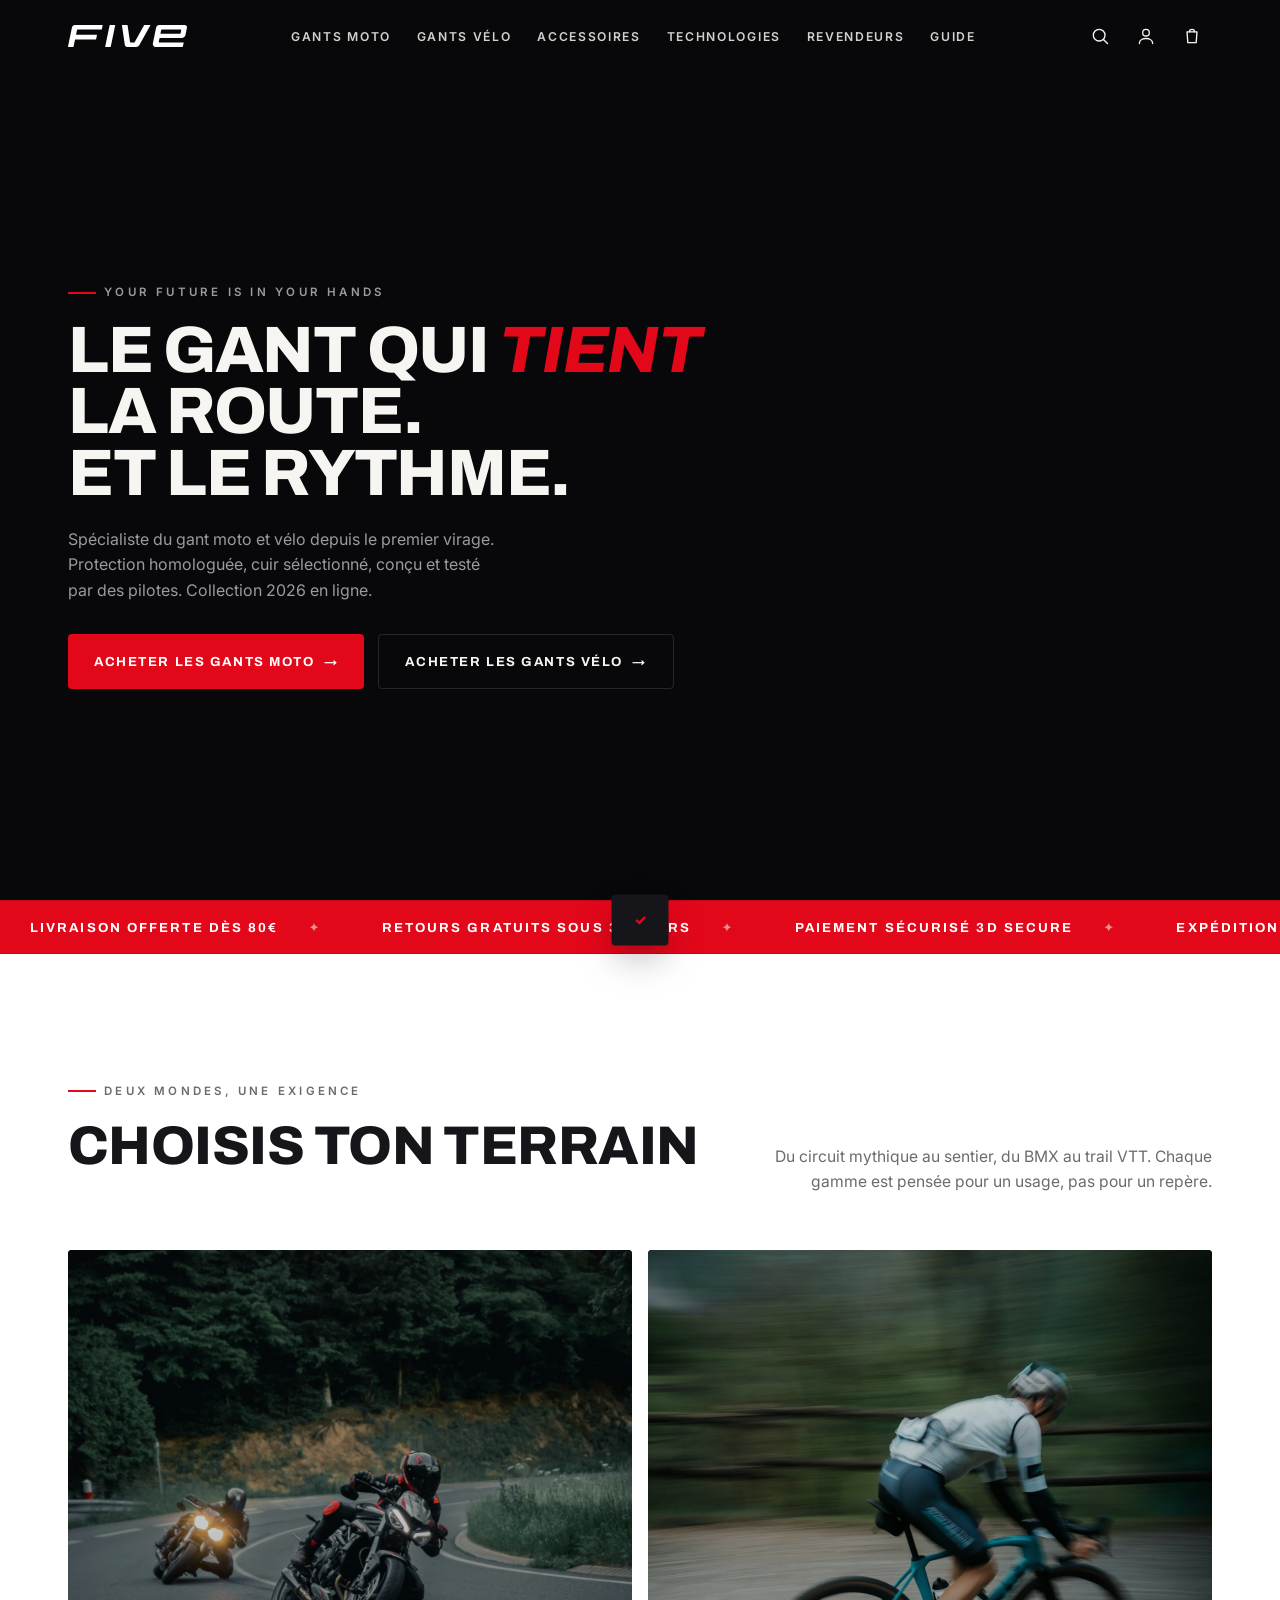
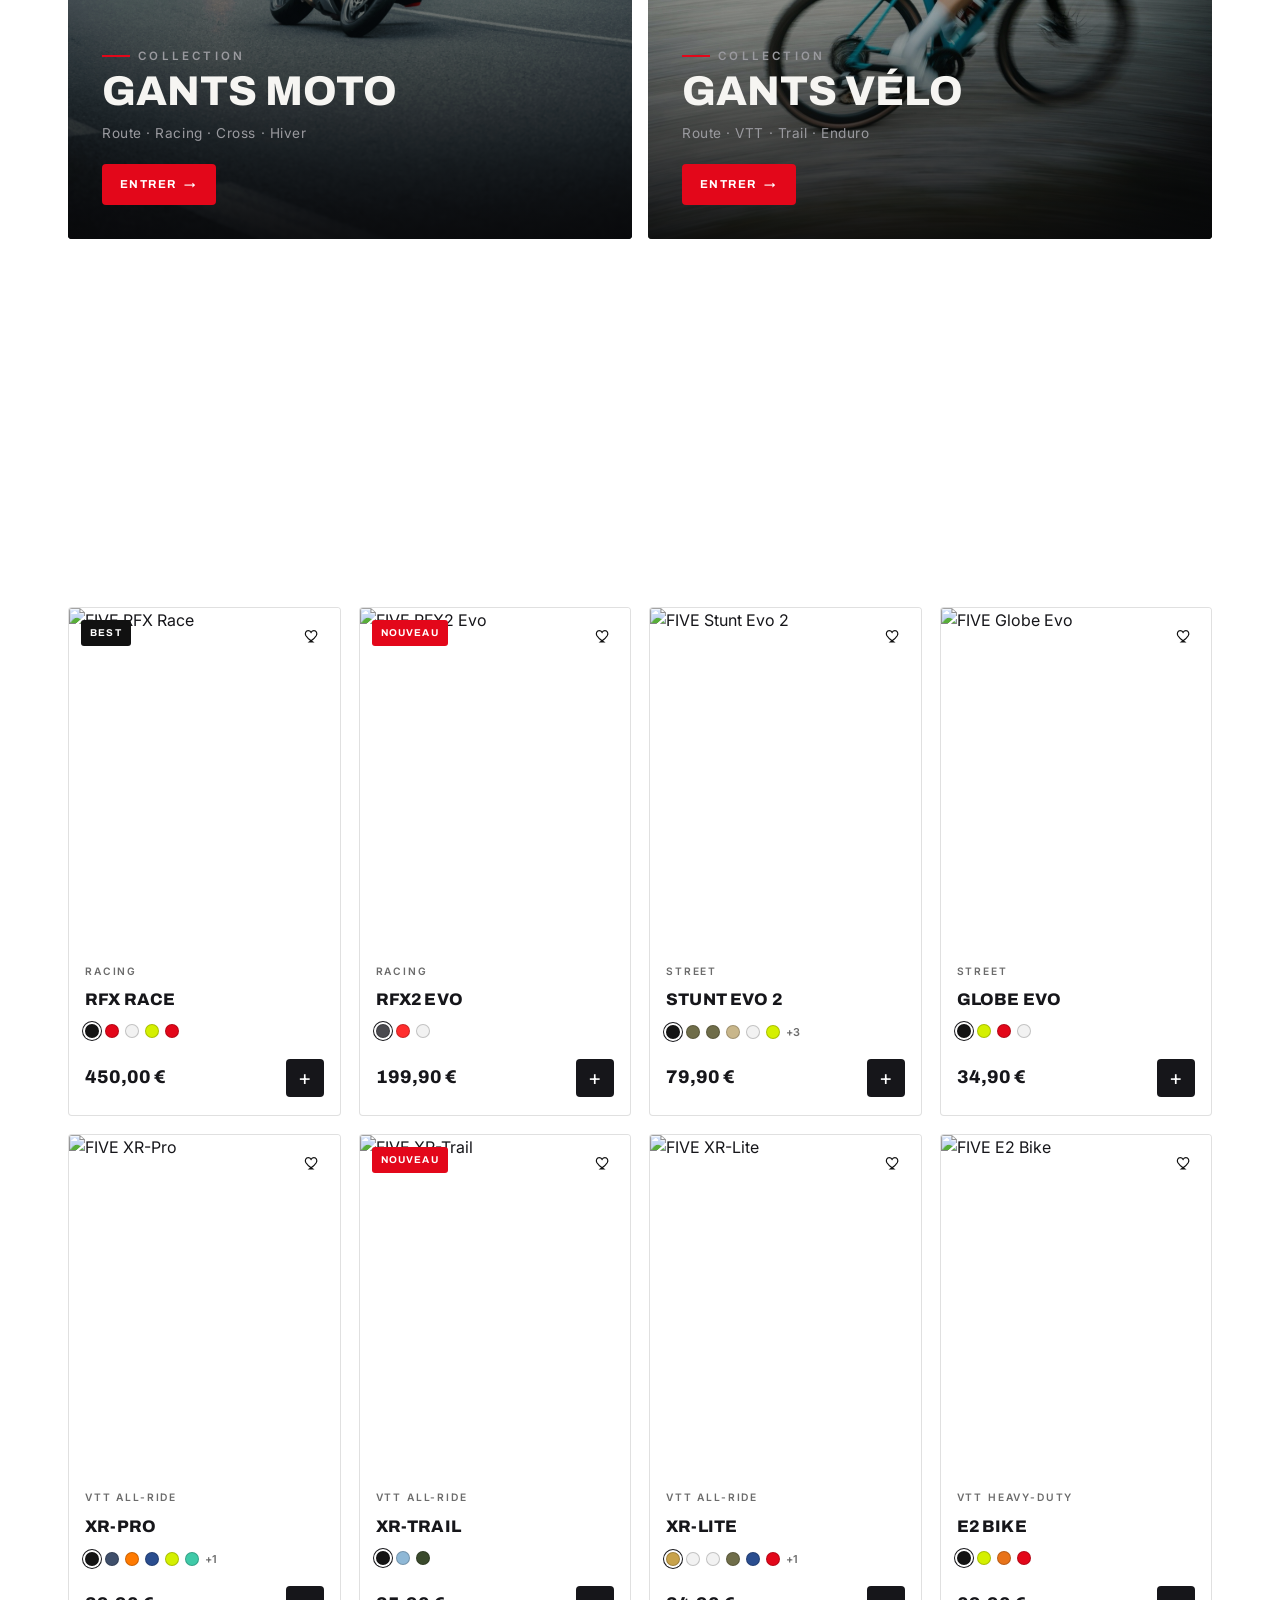
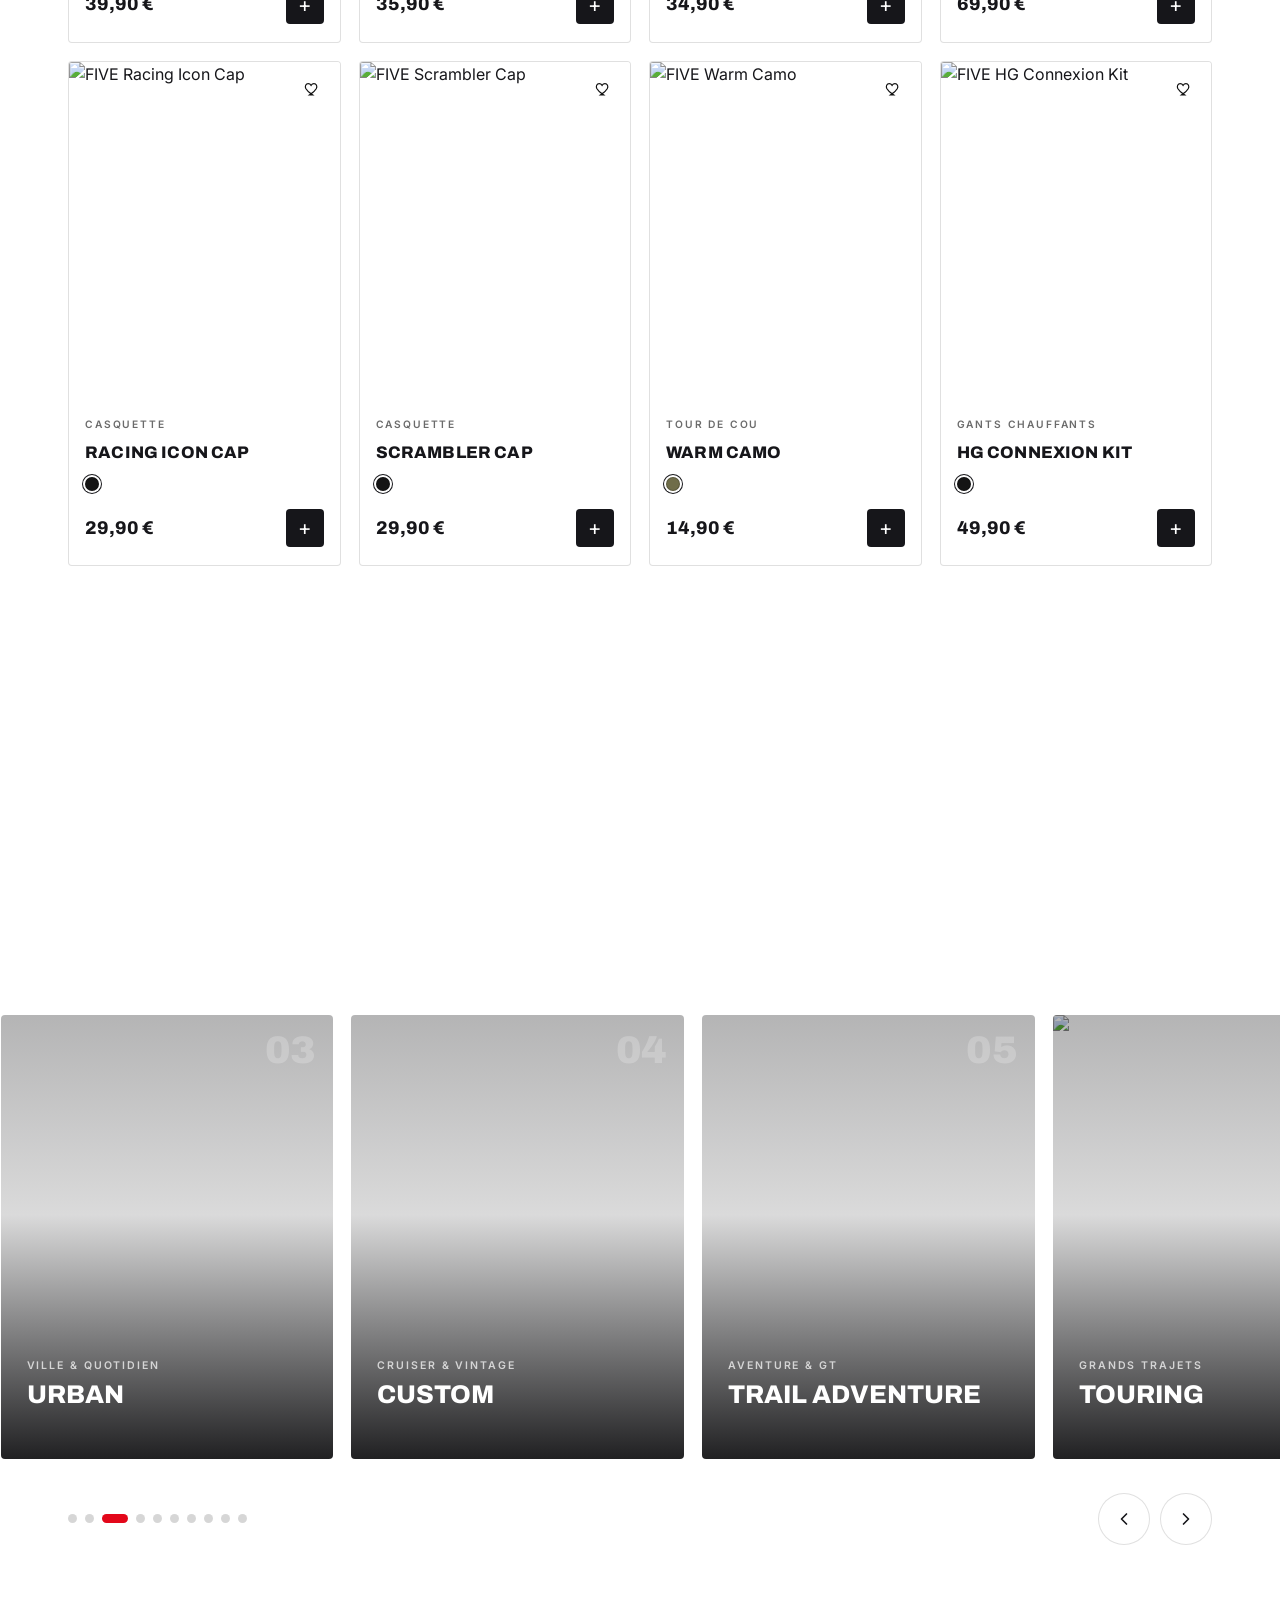
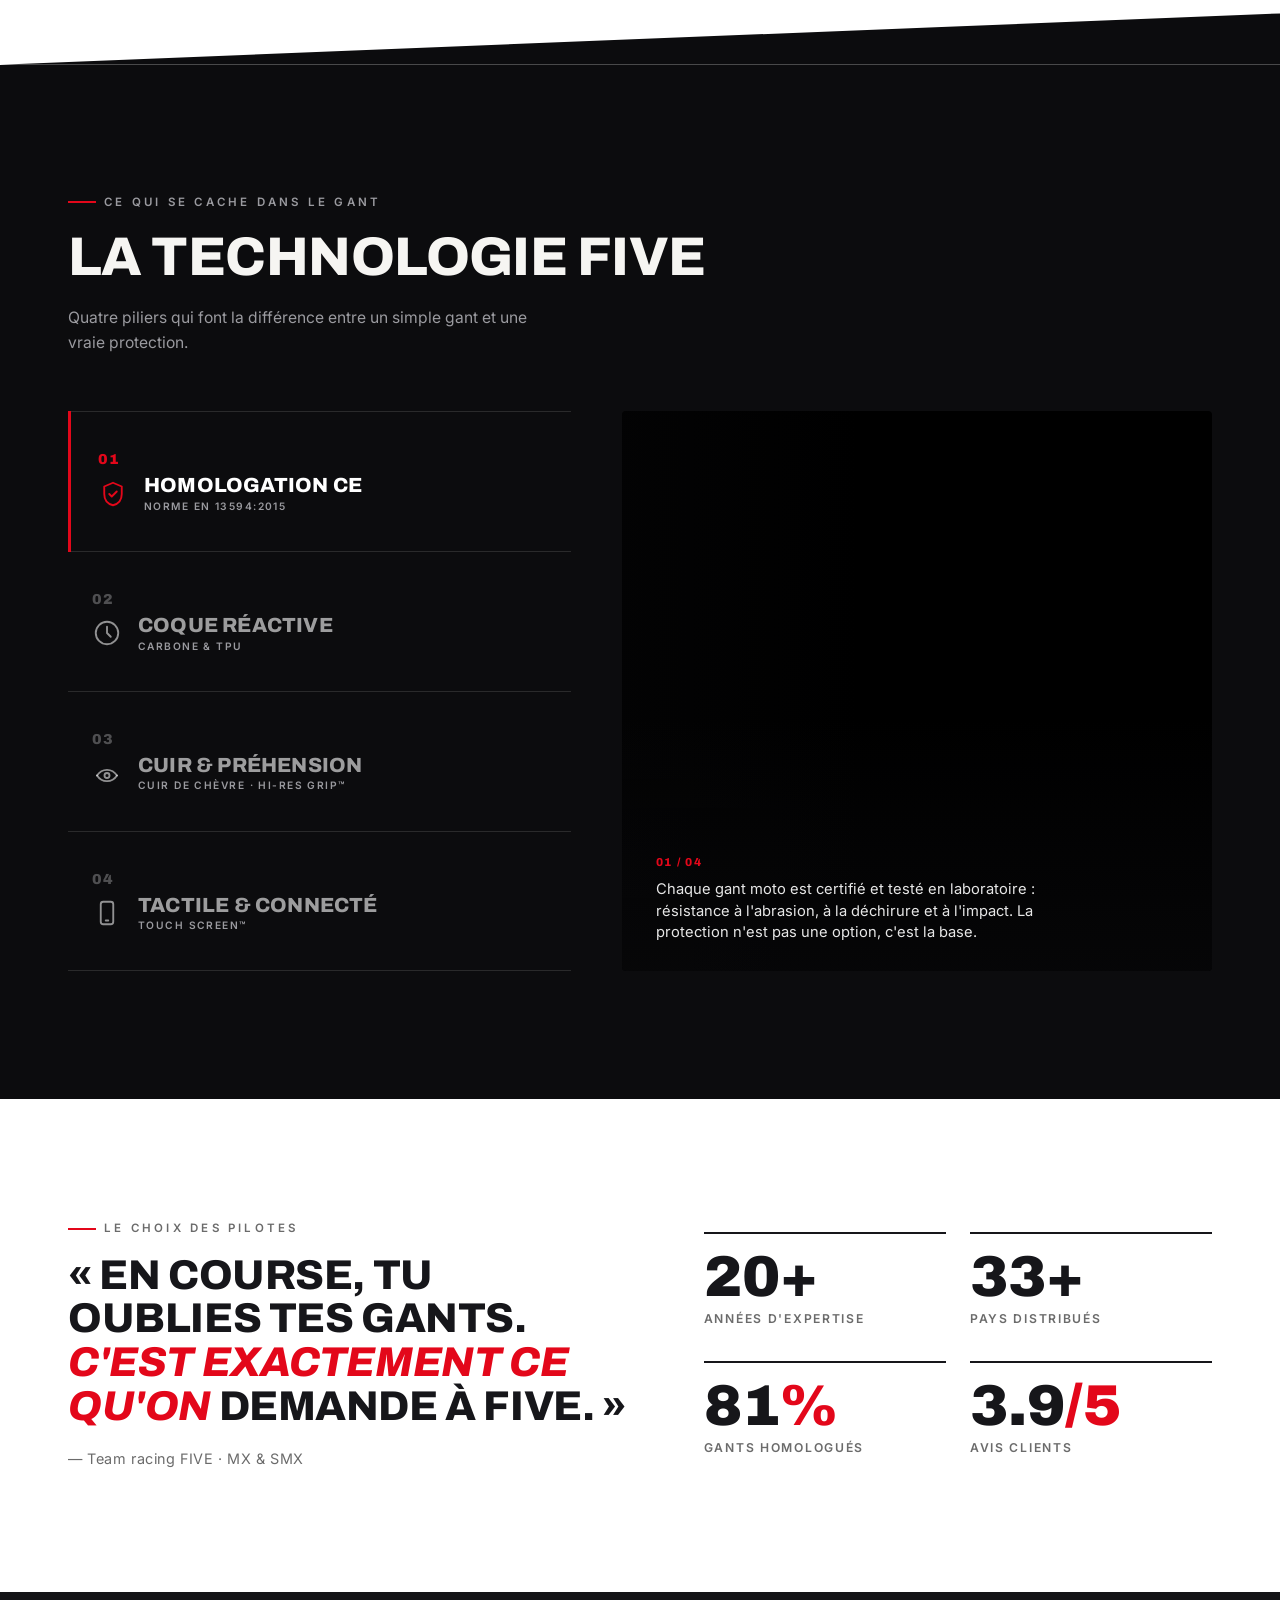
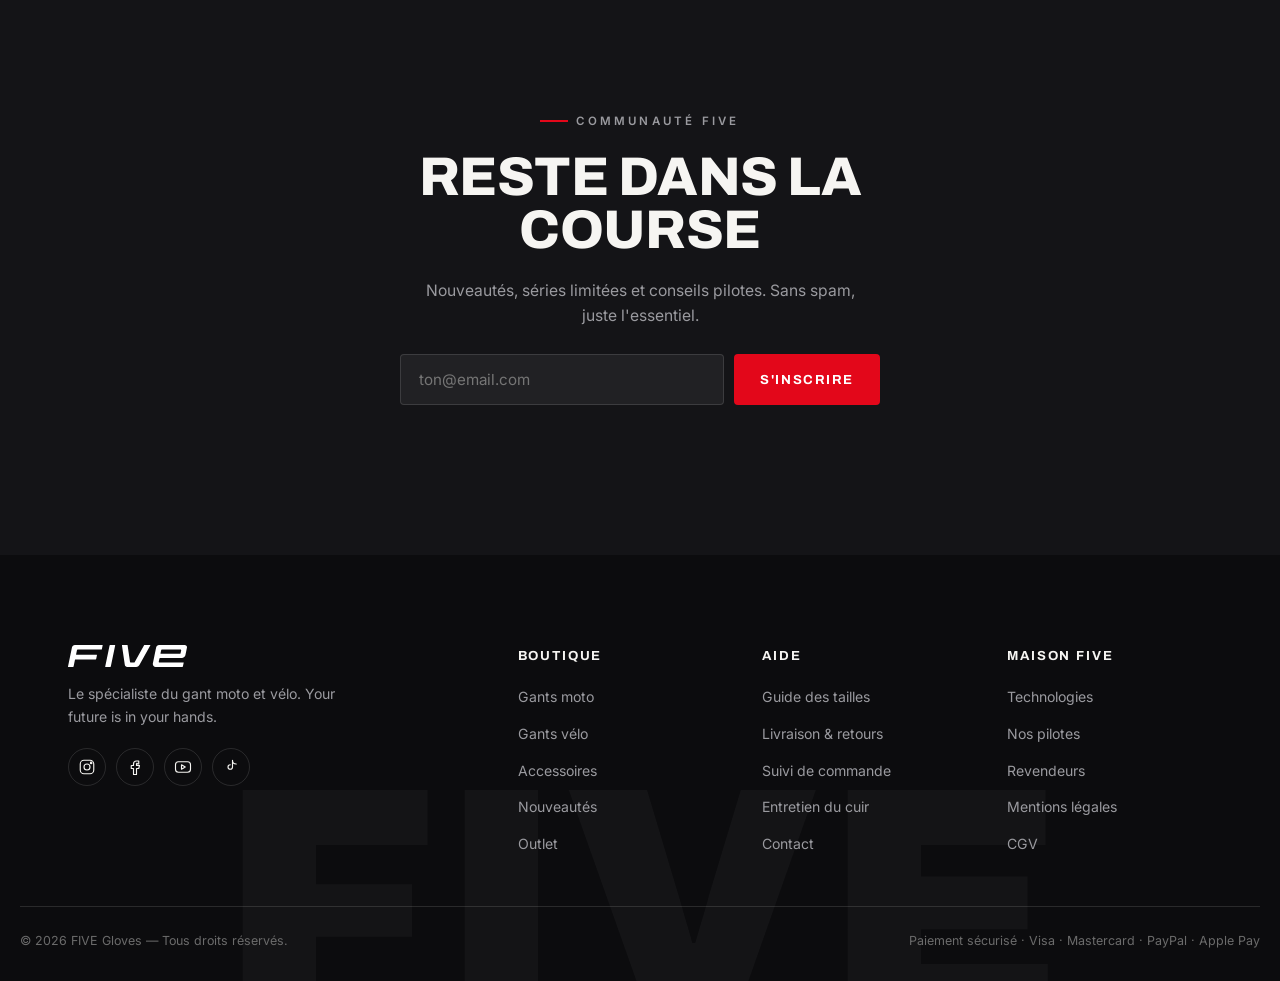
==== commit fa566a46: "ouais" ====
--- a/index.html
+++ b/index.html
@@ -16,7 +16,7 @@
   <!-- ============ HEADER ============ -->
   <header class="site-header" id="header">
     <div class="container header__inner">
-      <a href="#" class="logo" aria-label="FIVE accueil">FIVE</a>
+      <a href="#" class="logo" aria-label="FIVE accueil"><img src="assets/svg/five-logo_white.svg" alt="FIVE" height="22" /></a>
 
       <nav class="nav" id="primary-nav" aria-label="Navigation principale">
         <ul class="nav__list">
@@ -219,7 +219,7 @@
     <span class="footer__watermark" aria-hidden="true">FIVE</span>
     <div class="container footer__inner">
       <div class="footer__brand">
-        <a href="#" class="logo">FIVE</a>
+        <a href="#" class="logo"><img src="assets/svg/five-logo_white.svg" alt="FIVE" height="22" /></a>
         <p>Le spécialiste du gant moto et vélo. Your future is in your hands.</p>
         <div class="socials">
           <a href="#" aria-label="Instagram"><svg viewBox="0 0 24 24"><rect x="3" y="3" width="18" height="18" rx="5"/><circle cx="12" cy="12" r="4"/><circle cx="17.5" cy="6.5" r="1"/></svg></a>
--- a/assets/css/styles.css
+++ b/assets/css/styles.css
@@ -129,9 +129,13 @@
 .header__inner { display: flex; align-items: center; justify-content: space-between; gap: 24px; }
 
 .logo {
-  font-family: var(--font-display);
-  font-weight: 900; font-size: 1.5rem; letter-spacing: .06em;
-  color: var(--white);
+  display: flex;
+  align-items: center;
+}
+.logo img {
+  display: block;
+  height: 22px;
+  width: auto;
 }
 
 .nav__list { display: flex; gap: clamp(14px, 2vw, 30px); }
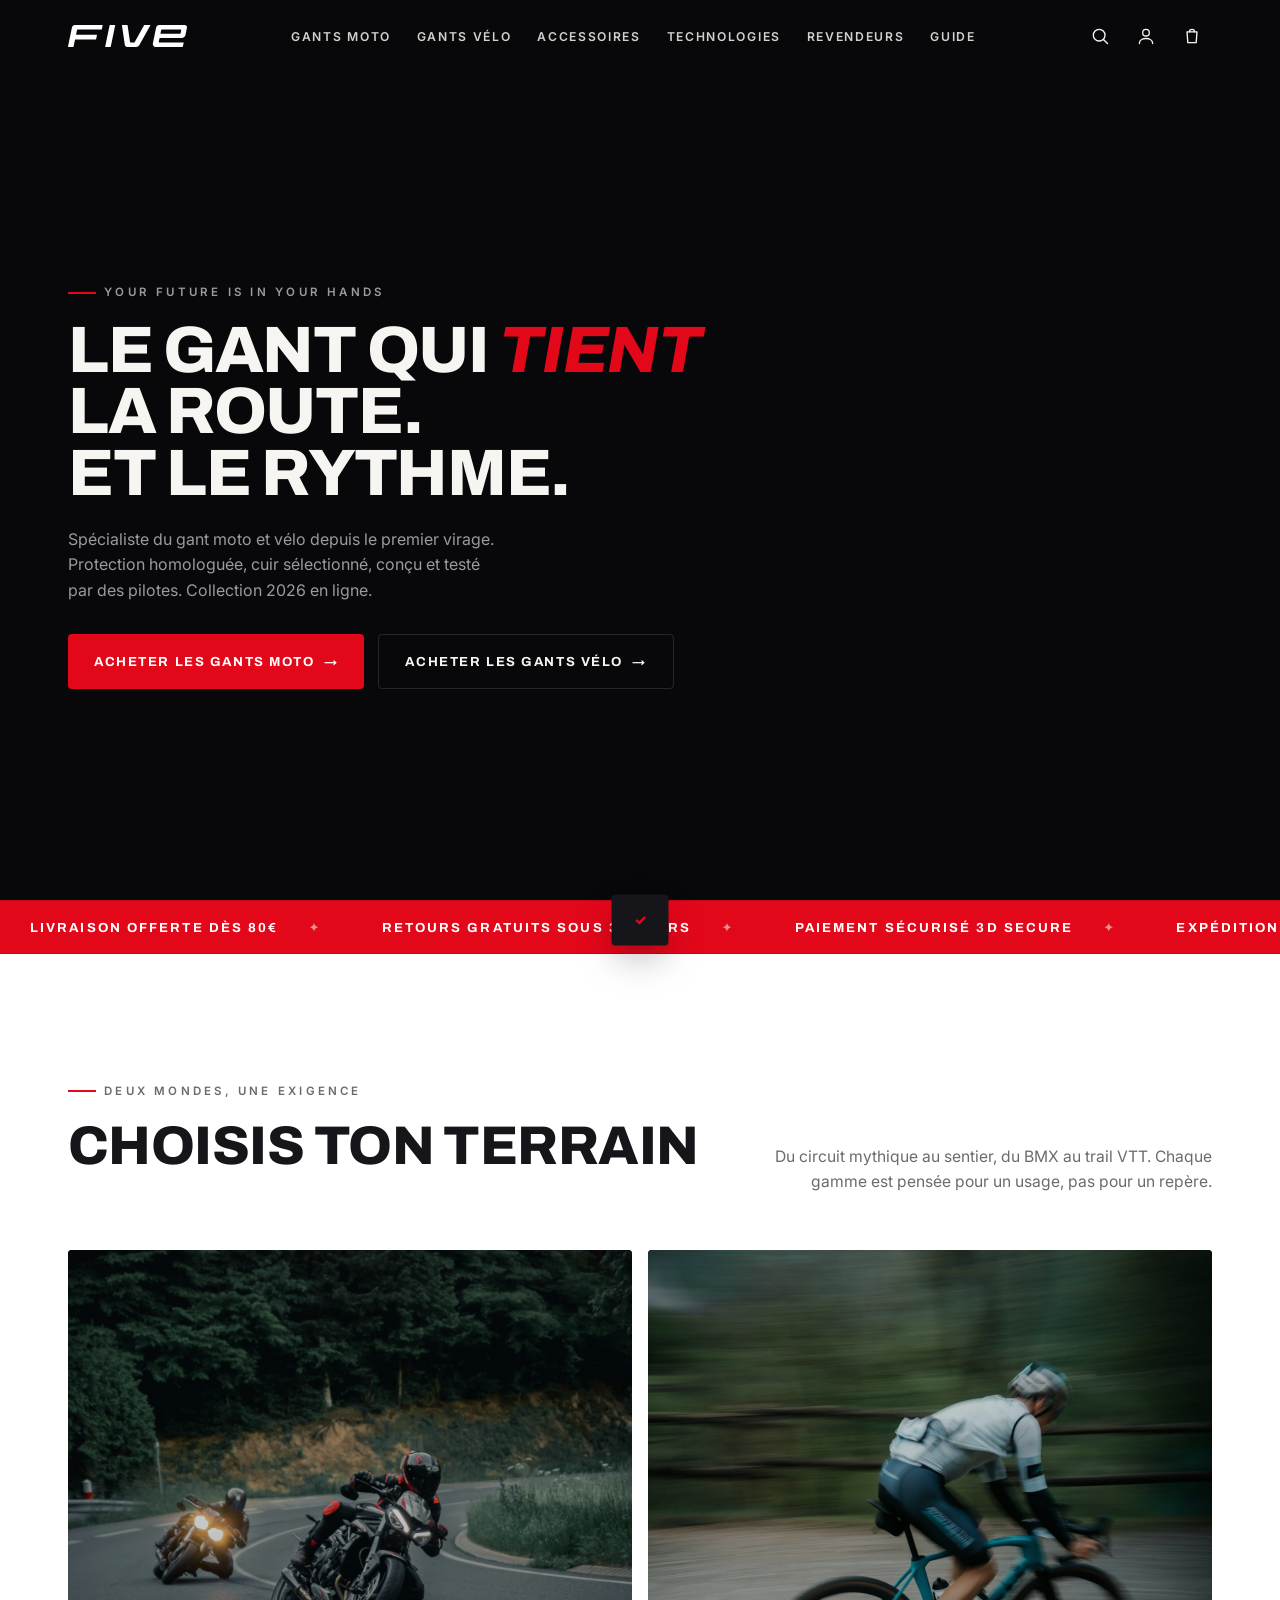
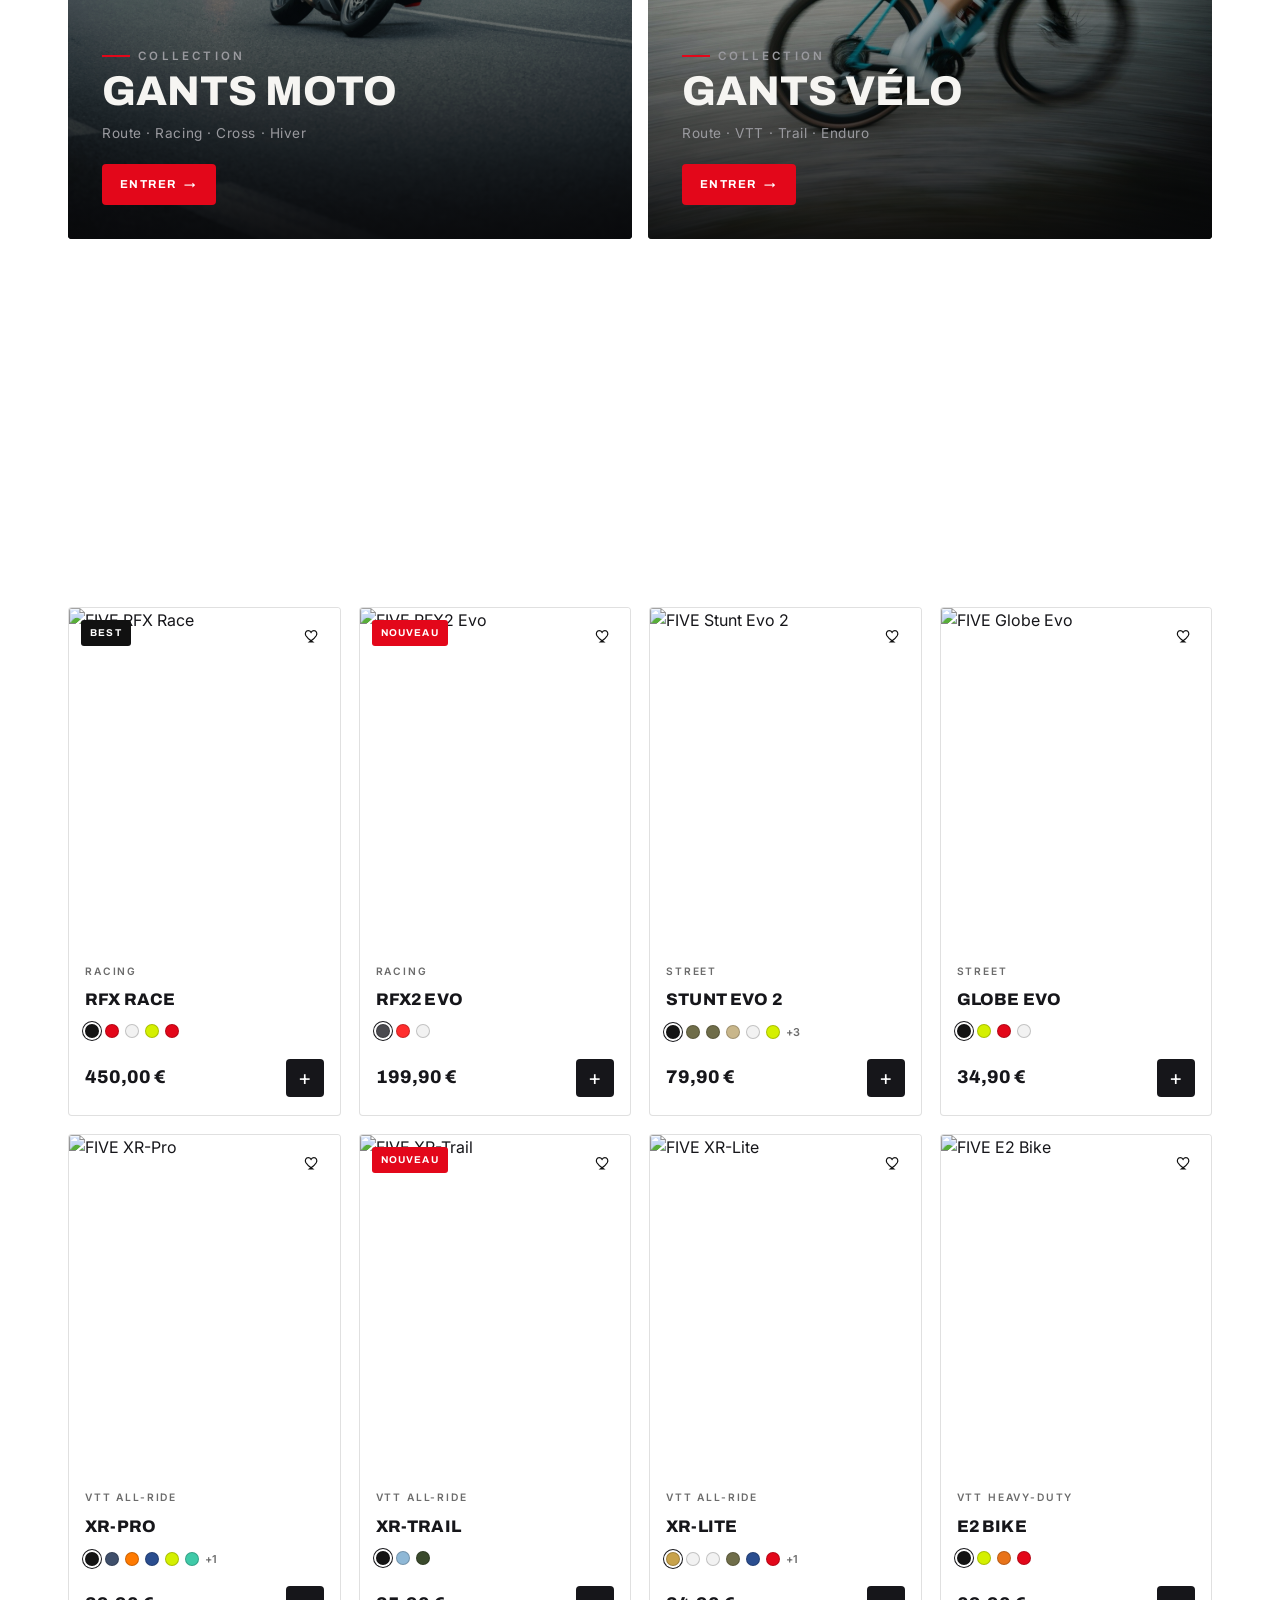
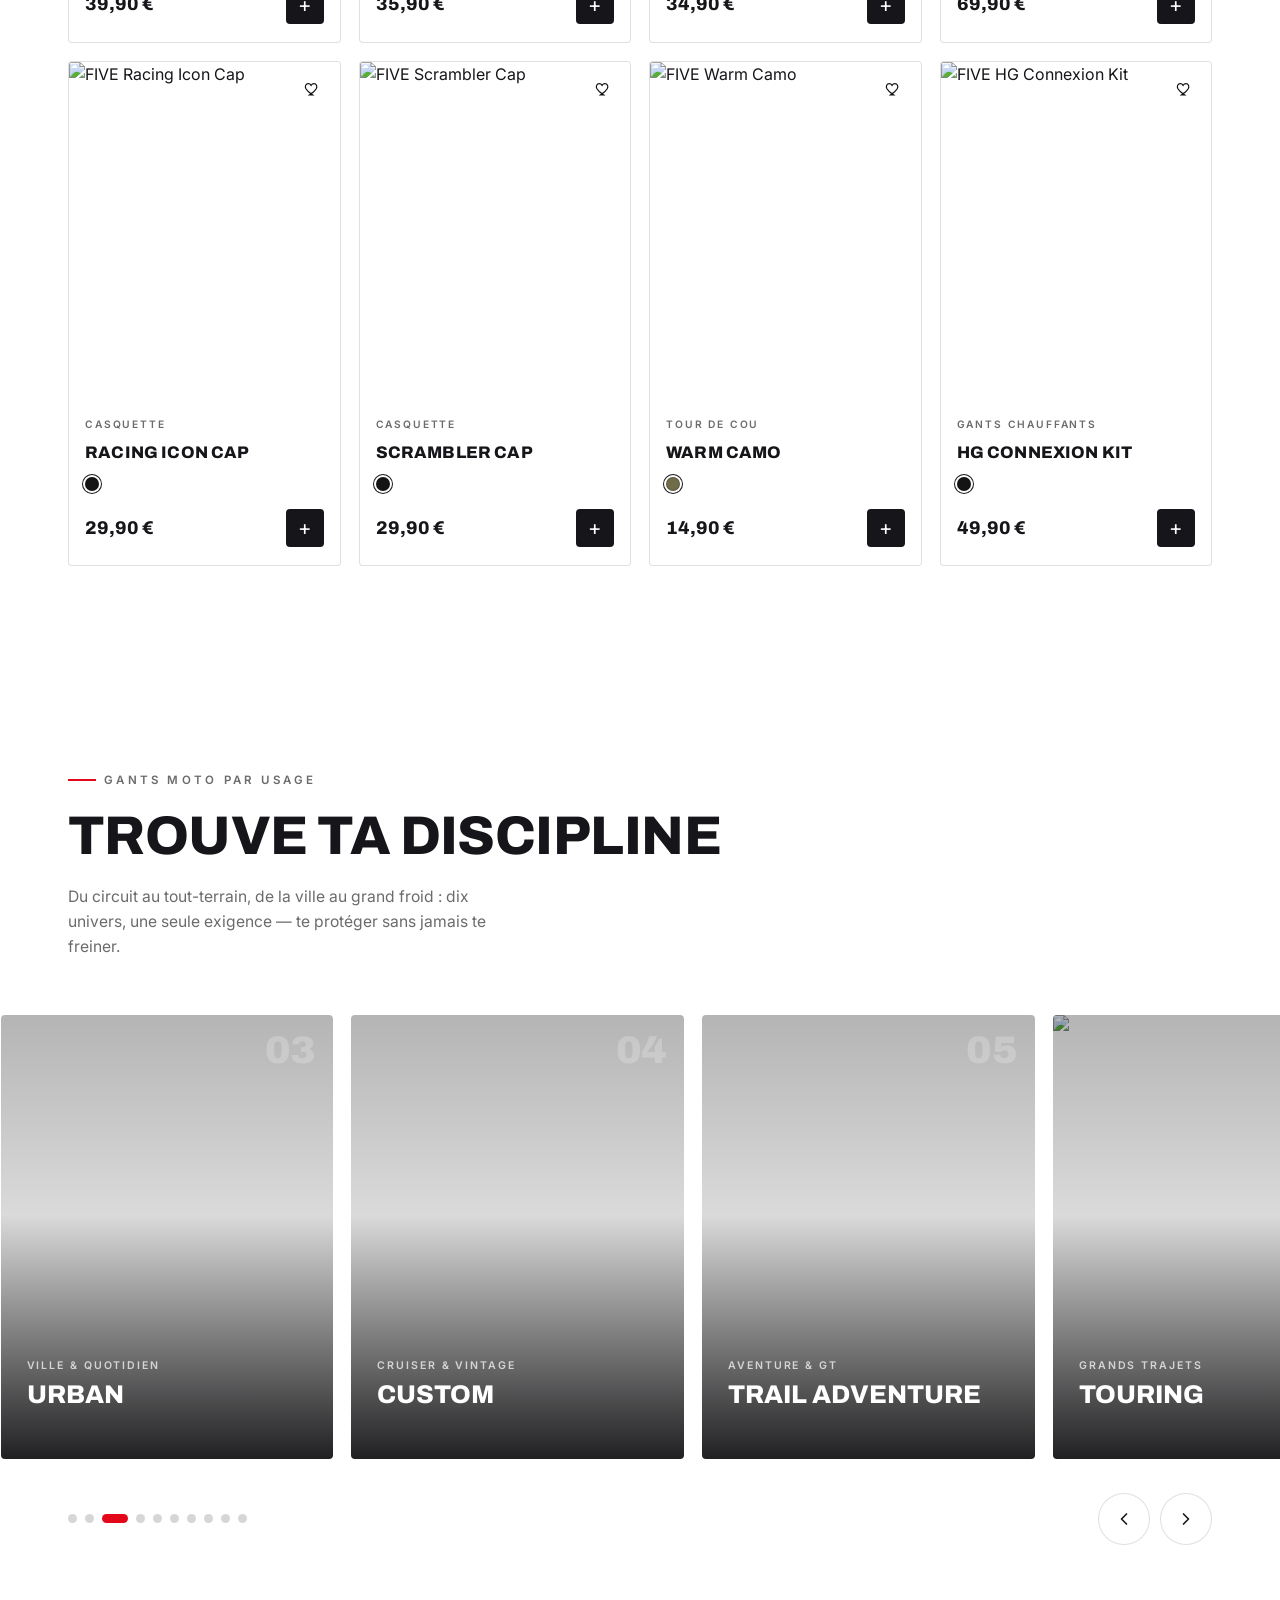
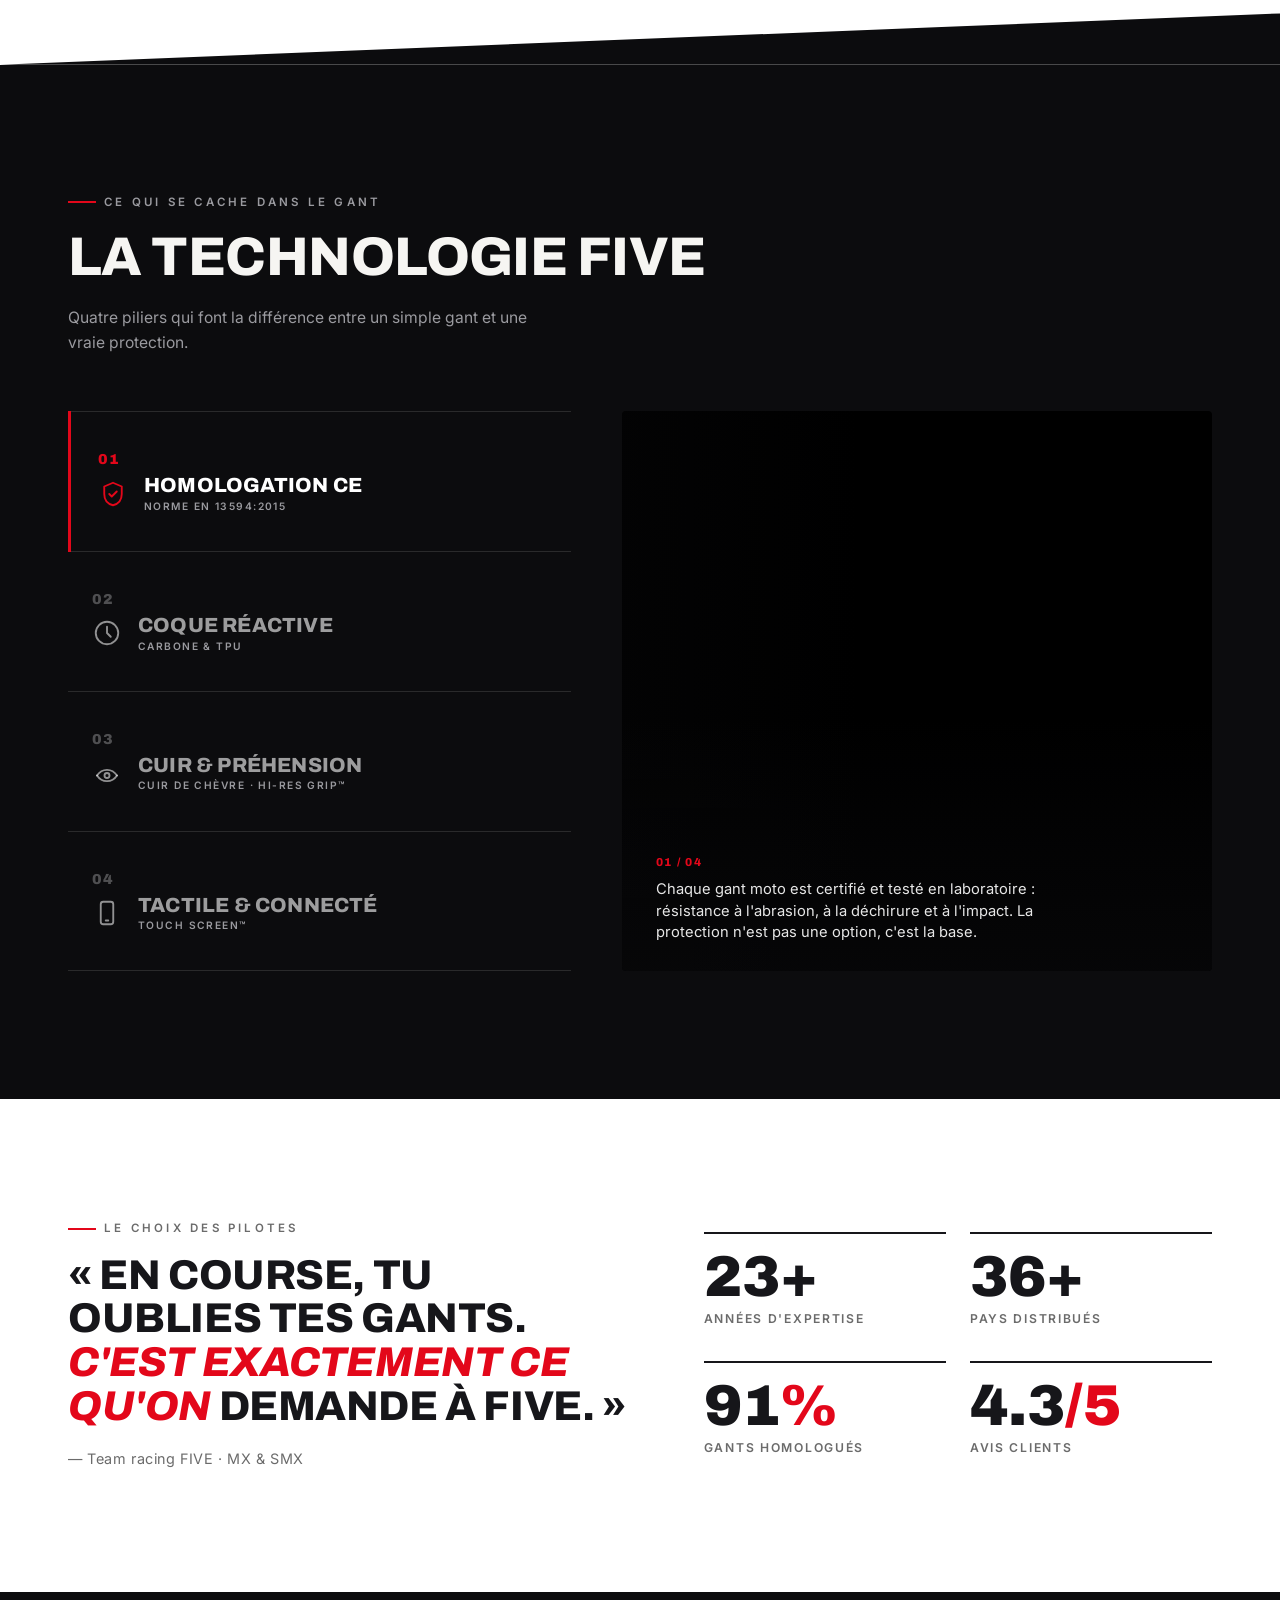
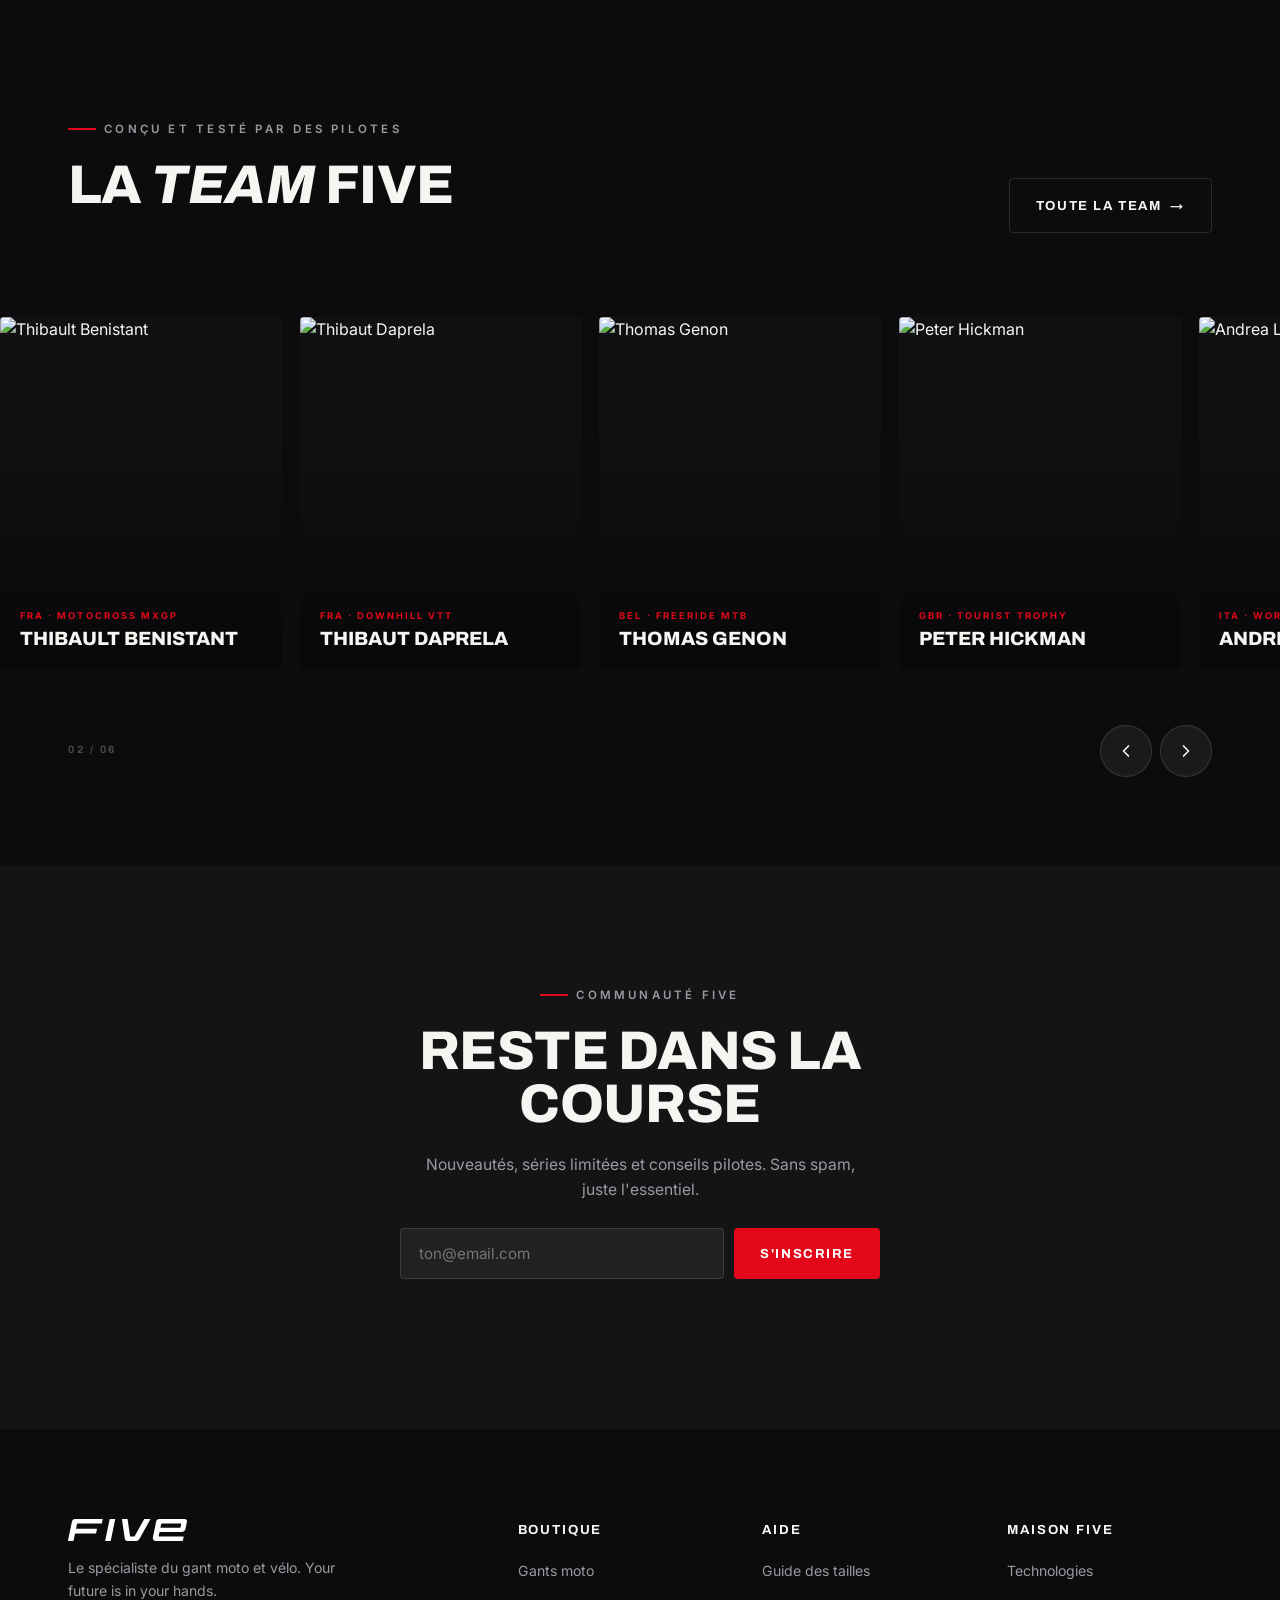
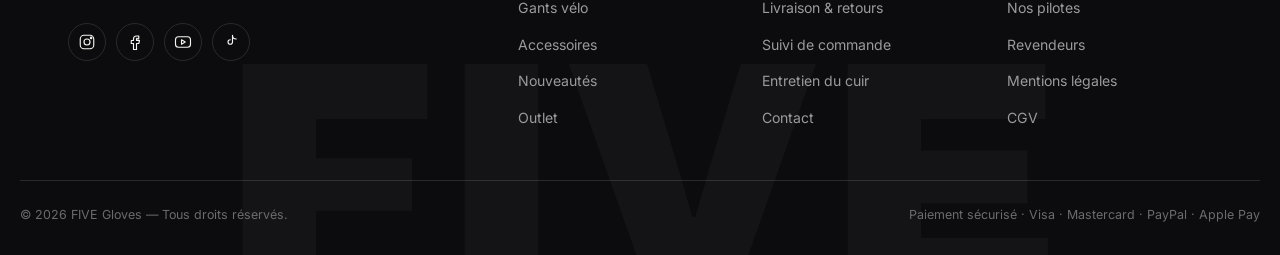
==== commit ded21629: "Section & page Team Five, logos SVG, refonte cartes athlètes - Logos texte remplacés par le SVG (fiv" ====
--- a/index.html
+++ b/index.html
@@ -199,6 +199,33 @@
       </div>
     </section>
 
+    <!-- ============ LA TEAM FIVE ============ -->
+    <section class="team" id="team">
+      <div class="container">
+        <header class="section-head section-head--row reveal">
+          <div>
+            <p class="overline">Conçu et testé par des pilotes</p>
+            <h2 class="section-title section-title--light">La <em>Team</em> Five</h2>
+          </div>
+          <a href="team.html" class="btn btn--ghost">Toute la team <span class="arrow">→</span></a>
+        </header>
+      </div>
+      <div class="team-viewport">
+        <div class="team-track" id="team-track"></div>
+      </div>
+      <div class="container team-nav">
+        <span class="team-counter" id="team-counter" aria-live="polite"></span>
+        <div class="team-arrows">
+          <button class="cat-arrow" id="team-prev" aria-label="Pilote précédent">
+            <svg viewBox="0 0 24 24" aria-hidden="true"><polyline points="15 18 9 12 15 6"/></svg>
+          </button>
+          <button class="cat-arrow" id="team-next" aria-label="Pilote suivant">
+            <svg viewBox="0 0 24 24" aria-hidden="true"><polyline points="9 18 15 12 9 6"/></svg>
+          </button>
+        </div>
+      </div>
+    </section>
+
     <!-- ============ NEWSLETTER ============ -->
     <section class="newsletter">
       <div class="container newsletter__inner reveal">
@@ -239,7 +266,7 @@
       </nav>
       <nav class="footer__col" aria-label="Maison Five">
         <h4>Maison Five</h4>
-        <ul><li><a href="#">Technologies</a></li><li><a href="#">Nos pilotes</a></li><li><a href="#">Revendeurs</a></li><li><a href="#">Mentions légales</a></li><li><a href="#">CGV</a></li></ul>
+        <ul><li><a href="#">Technologies</a></li><li><a href="team.html">Nos pilotes</a></li><li><a href="#">Revendeurs</a></li><li><a href="#">Mentions légales</a></li><li><a href="#">CGV</a></li></ul>
       </nav>
     </div>
     <div class="container footer__bottom">
--- a/assets/css/styles.css
+++ b/assets/css/styles.css
@@ -145,11 +145,12 @@
   transition: opacity .2s;
 }
 .nav__list a::after {
-  content: ""; position: absolute; left: 0; bottom: 0; width: 0; height: 2px; background: var(--red);
-  transition: width .3s var(--ease);
+  content: ""; position: absolute; left: 0; bottom: 0; width: 100%; height: 2px; background: var(--red);
+  transform: scaleX(0); transform-origin: left;
+  transition: transform .3s var(--ease);
 }
 .nav__list a:hover { opacity: 1; }
-.nav__list a:hover::after { width: 100%; }
+.nav__list a:hover::after { transform: scaleX(1); }
 
 .header__actions { display: flex; align-items: center; gap: 6px; }
 .icon-btn {
@@ -1015,9 +1016,9 @@
   display: inline-flex; align-items: center; gap: .5em; padding: 5px 0; width: 100%;
   font-size: .9rem; color: rgba(255,255,255,.66); transition: color .2s var(--ease), transform .2s var(--ease);
 }
-.mega__list a::before { content: ""; width: 0; height: 1px; background: var(--red); transition: width .25s var(--ease); }
+.mega__list a::before { content: ""; flex-shrink: 0; width: 12px; height: 1px; background: var(--red); transform: scaleX(0); transform-origin: left; transition: transform .25s var(--ease); }
 .mega__list a:hover { color: #fff; }
-.mega__list a:hover::before { width: 12px; }
+.mega__list a:hover::before { transform: scaleX(1); }
 
 /* preview dynamique */
 .mega__preview {
@@ -1046,6 +1047,247 @@
 @media (max-width: 900px) {
   .nav-mega { display: none; }   /* méga-menu desktop uniquement */
 }
+
+/* ============================================================
+   LA TEAM FIVE
+   ============================================================ */
+.team { background: var(--black); padding: clamp(70px, 10vw, 130px) 0 clamp(50px, 7vw, 90px); }
+
+.team-viewport { padding-block: 28px; margin-top: 48px; }
+.team-track {
+  display: flex; gap: 18px;
+  overflow-x: auto; scroll-snap-type: x mandatory;
+  scrollbar-width: none;
+  padding-left: max(var(--gutter), calc((100vw - 1240px) / 2 + var(--gutter)));
+  padding-right: var(--gutter);
+}
+.team-track::-webkit-scrollbar { display: none; }
+
+/* flèches inversées pour fond sombre */
+.team-arrows .cat-arrow {
+  border-color: var(--line-dark); background: rgba(255,255,255,.06); color: var(--white);
+}
+.team-arrows .cat-arrow:hover { background: var(--red); border-color: var(--red); color: #fff; }
+
+/* ---- carte athlète : image-forward, révélation au survol ---- */
+.team-card {
+  position: relative; flex: 0 0 clamp(260px, 22vw, 320px); aspect-ratio: 4/5;
+  scroll-snap-align: start; overflow: hidden; border-radius: var(--radius);
+  background: #111113; display: flex; align-items: flex-end; isolation: isolate;
+}
+.team-card__img {
+  position: absolute; inset: 0; z-index: 0; width: 100%; height: 100%;
+  object-fit: cover; object-position: center 18%; transition: transform .8s var(--ease);
+}
+.team-card:hover .team-card__img { transform: scale(1.05); }
+.team-card::after {
+  content: ''; position: absolute; inset: 0; z-index: 1; pointer-events: none;
+  background: linear-gradient(to top, rgba(8,8,10,.96) 8%, rgba(8,8,10,.32) 44%, transparent 70%);
+  transition: background .45s var(--ease);
+}
+.team-card:hover::after, .team-card:focus-within::after {
+  background: linear-gradient(to top, rgba(8,8,10,.97) 22%, rgba(8,8,10,.72) 62%, rgba(8,8,10,.15) 100%);
+}
+
+.team-card__content { position: relative; z-index: 2; width: 100%; padding: 20px; }
+.team-card__country {
+  display: block; font-size: .58rem; font-weight: 700; letter-spacing: .22em; text-transform: uppercase;
+  color: var(--red); margin-bottom: 6px;
+}
+.team-card__name {
+  display: block; font-family: var(--font-display); font-weight: 800; font-size: 1.2rem;
+  text-transform: uppercase; color: var(--white); line-height: 1;
+}
+
+.team-card__reveal {
+  max-height: 0; opacity: 0; overflow: hidden; margin-top: 0;
+  transition: max-height .5s var(--ease), opacity .4s var(--ease), margin-top .45s var(--ease);
+}
+.team-card:hover .team-card__reveal, .team-card:focus-within .team-card__reveal { max-height: 320px; opacity: 1; margin-top: 15px; }
+
+.team-card__achievements { list-style: none; padding: 0; margin: 0 0 16px; display: flex; flex-direction: column; gap: 7px; }
+.team-card__achievements li { font-size: .76rem; color: rgba(255,255,255,.74); padding-left: 15px; position: relative; line-height: 1.4; }
+.team-card__achievements li::before { content: ''; position: absolute; left: 0; top: .5em; width: 5px; height: 5px; border-radius: 50%; background: var(--red); }
+
+.team-card__foot { display: flex; align-items: center; justify-content: space-between; gap: 12px; border-top: 1px solid rgba(255,255,255,.16); padding-top: 14px; }
+.team-card__glove { display: flex; flex-direction: column; gap: 2px; }
+.team-card__glove-lbl { font-size: .54rem; font-weight: 600; letter-spacing: .18em; text-transform: uppercase; color: rgba(255,255,255,.5); }
+.team-card__glove-name { font-family: var(--font-display); font-size: .74rem; font-weight: 700; letter-spacing: .05em; text-transform: uppercase; color: #fff; display: inline-flex; align-items: center; gap: 6px; }
+.team-card__glove:hover .team-card__glove-name { color: var(--red); }
+.team-card__glove-name .arrow { display: inline-block; transition: transform .2s var(--ease); }
+.team-card__glove:hover .team-card__glove-name .arrow { transform: translateX(3px); }
+
+.team-card__socials { display: flex; gap: 8px; }
+.team-card__socials a { width: 30px; height: 30px; display: grid; place-items: center; border-radius: 50%; border: 1px solid rgba(255,255,255,.22); transition: background .2s, border-color .2s; }
+.team-card__socials a:hover { background: var(--red); border-color: var(--red); }
+.team-card__socials svg { width: 13px; height: 13px; fill: none; stroke: #fff; stroke-width: 1.7; stroke-linecap: round; stroke-linejoin: round; }
+
+/* ---- contrôles ---- */
+.team-nav { display: flex; align-items: center; justify-content: space-between; margin-top: 28px; }
+.team-counter {
+  font-family: var(--font-display); font-size: .66rem; font-weight: 700;
+  letter-spacing: .24em; text-transform: uppercase; color: rgba(255,255,255,.26);
+}
+.team-arrows { display: flex; gap: 8px; }
+
+@media (max-width: 600px) {
+  .team-card { flex: 0 0 82vw; aspect-ratio: 3/4; }
+  .team-card__reveal { max-height: 320px; opacity: 1; margin-top: 14px; }
+  .team-viewport { padding-block: 18px; margin-top: 32px; }
+}
 @media (prefers-reduced-motion: reduce) {
   .mega.is-active .mega__group, .mega.is-active .mega__preview { animation: none; }
 }
+
+/* ============================================================
+   PAGE TEAM — hero + grille athlètes
+   ============================================================ */
+
+/* --- héro --- */
+.tpg-hero {
+  position: relative; overflow: hidden; background: #0c0c0e;
+  min-height: clamp(520px, 80vh, 780px);
+  display: flex; padding-top: var(--header-h);
+}
+.tpg-hero__bg {
+  position: absolute; inset: 0; z-index: 0; width: 100%; height: 100%;
+  object-fit: cover; object-position: center 28%;
+}
+.tpg-hero__veil {
+  position: absolute; inset: 0; z-index: 1;
+  background:
+    linear-gradient(90deg, rgba(8,8,10,.86) 0%, rgba(8,8,10,.35) 52%, rgba(8,8,10,.12) 100%),
+    linear-gradient(0deg, rgba(8,8,10,.96) 0%, rgba(8,8,10,.25) 45%, transparent 72%);
+}
+.tpg-hero__inner {
+  position: relative; z-index: 2; width: 100%;
+  display: flex; flex-direction: column; justify-content: space-between;
+  padding-block: clamp(22px, 3vw, 38px) clamp(34px, 5vw, 60px);
+}
+.tpg-hero__bottom {
+  display: flex; align-items: flex-end; justify-content: space-between;
+  gap: clamp(28px, 5vw, 60px); flex-wrap: wrap; margin-top: clamp(40px, 10vw, 120px);
+}
+.tpg-hero__intro { max-width: 640px; }
+.tpg-hero__title {
+  font-family: var(--font-display); font-weight: 900;
+  font-size: clamp(3.2rem, 9vw, 7rem);
+  text-transform: uppercase; line-height: .9; letter-spacing: -.03em;
+  color: var(--white); margin: .14em 0 .28em;
+}
+.tpg-hero__title em { font-style: italic; color: var(--red); }
+.tpg-hero__lead { max-width: 48ch; color: rgba(255,255,255,.78); font-size: 1.02rem; }
+
+/* --- onglets (soulignement éditorial) --- */
+.tpg-tabs { display: inline-flex; gap: clamp(20px, 3vw, 36px); border-bottom: 1px solid rgba(255,255,255,.18); }
+.tpg-tab {
+  position: relative; padding: 0 0 14px; white-space: nowrap;
+  font-family: var(--font-display); font-weight: 800; font-size: .92rem;
+  letter-spacing: .12em; text-transform: uppercase; color: rgba(255,255,255,.5);
+  transition: color .22s var(--ease);
+}
+.tpg-tab span { font-size: .72em; font-weight: 700; opacity: .55; margin-left: 3px; }
+.tpg-tab::after {
+  content: ''; position: absolute; left: 0; bottom: -1px; width: 0; height: 2px;
+  background: var(--red); transition: width .3s var(--ease);
+}
+.tpg-tab:hover { color: var(--white); }
+.tpg-tab.is-active { color: #fff; }
+.tpg-tab.is-active::after { width: 100%; }
+
+/* --- section principale --- */
+.tpg-main {
+  background: var(--black-soft);
+  padding: clamp(44px, 6vw, 80px) 0 clamp(60px, 9vw, 110px);
+}
+.tpg-bar {
+  display: flex; align-items: baseline; gap: 10px;
+  margin-bottom: clamp(28px, 3.5vw, 44px);
+}
+.tpg-bar__num {
+  font-family: var(--font-display); font-weight: 800; font-size: 1.1rem;
+  color: var(--red); line-height: 1;
+}
+.tpg-bar__lbl {
+  font-size: .65rem; font-weight: 600; letter-spacing: .2em;
+  text-transform: uppercase; color: rgba(255,255,255,.28);
+}
+
+/* --- grille --- */
+.tpg-grid {
+  display: grid;
+  grid-template-columns: repeat(3, 1fr);
+  gap: clamp(14px, 1.8vw, 22px);
+  transition: opacity .18s ease;
+}
+.tpg-grid.is-fading { opacity: 0; }
+
+/* --- carte athlète : image-forward, révélation au survol --- */
+.tpg-card {
+  position: relative; aspect-ratio: 4/5; overflow: hidden; border-radius: var(--radius);
+  background: #111113; display: flex; align-items: flex-end; isolation: isolate;
+  opacity: 0; transform: translateY(18px);
+}
+.tpg-card.is-in { animation: tpgIn .55s var(--ease) both; animation-delay: calc(var(--i, 0) * 45ms); }
+@keyframes tpgIn { from { opacity: 0; transform: translateY(18px); } to { opacity: 1; transform: none; } }
+
+.tpg-card__img {
+  position: absolute; inset: 0; z-index: 0; width: 100%; height: 100%;
+  object-fit: cover; object-position: center 22%;
+  transition: transform .8s var(--ease);
+}
+.tpg-card:hover .tpg-card__img { transform: scale(1.05); }
+.tpg-card::after {
+  content: ''; position: absolute; inset: 0; z-index: 1; pointer-events: none;
+  background: linear-gradient(to top, rgba(8,8,10,.96) 8%, rgba(8,8,10,.32) 44%, transparent 70%);
+  transition: background .45s var(--ease);
+}
+.tpg-card:hover::after, .tpg-card:focus-within::after {
+  background: linear-gradient(to top, rgba(8,8,10,.97) 22%, rgba(8,8,10,.72) 62%, rgba(8,8,10,.15) 100%);
+}
+
+.tpg-card__idx {
+  position: absolute; top: 16px; right: 18px; z-index: 2;
+  font-family: var(--font-display); font-weight: 900; font-size: .95rem; letter-spacing: .05em;
+  color: rgba(255,255,255,.4);
+}
+
+.tpg-card__content { position: relative; z-index: 2; width: 100%; padding: clamp(18px, 2vw, 24px); }
+.tpg-card__tag { display: block; font-size: .58rem; font-weight: 700; letter-spacing: .2em; text-transform: uppercase; color: var(--red); margin-bottom: 6px; }
+.tpg-card__name { display: block; font-family: var(--font-display); font-weight: 800; text-transform: uppercase; font-size: clamp(1.2rem, 1.5vw, 1.55rem); line-height: 1; color: #fff; }
+
+.tpg-card__reveal {
+  max-height: 0; opacity: 0; overflow: hidden; margin-top: 0;
+  transition: max-height .5s var(--ease), opacity .4s var(--ease), margin-top .45s var(--ease);
+}
+.tpg-card:hover .tpg-card__reveal, .tpg-card:focus-within .tpg-card__reveal { max-height: 340px; opacity: 1; margin-top: 16px; }
+
+.tpg-card__achievements { display: flex; flex-direction: column; gap: 7px; margin-bottom: 16px; }
+.tpg-card__achievements li { font-size: .78rem; color: rgba(255,255,255,.74); padding-left: 15px; position: relative; line-height: 1.4; }
+.tpg-card__achievements li::before { content: ''; position: absolute; left: 0; top: .5em; width: 5px; height: 5px; border-radius: 50%; background: var(--red); }
+
+.tpg-card__foot { display: flex; align-items: center; justify-content: space-between; gap: 12px; border-top: 1px solid rgba(255,255,255,.16); padding-top: 14px; }
+.tpg-card__glove { display: flex; flex-direction: column; gap: 2px; }
+.tpg-card__glove-label { font-size: .54rem; font-weight: 600; letter-spacing: .18em; text-transform: uppercase; color: rgba(255,255,255,.5); }
+.tpg-card__glove-name { font-family: var(--font-display); font-size: .74rem; font-weight: 700; letter-spacing: .05em; text-transform: uppercase; color: #fff; display: inline-flex; align-items: center; gap: 6px; }
+.tpg-card__glove:hover .tpg-card__glove-name { color: var(--red); }
+.tpg-card__glove-name .arrow { display: inline-block; transition: transform .2s var(--ease); }
+.tpg-card__glove:hover .tpg-card__glove-name .arrow { transform: translateX(3px); }
+
+.tpg-card__socials { display: flex; gap: 8px; }
+.tpg-card__socials a { width: 30px; height: 30px; display: grid; place-items: center; border-radius: 50%; border: 1px solid rgba(255,255,255,.22); transition: background .2s, border-color .2s; }
+.tpg-card__socials a:hover { background: var(--red); border-color: var(--red); }
+.tpg-card__socials svg { width: 13px; height: 13px; fill: none; stroke: #fff; stroke-width: 1.7; stroke-linecap: round; stroke-linejoin: round; }
+
+/* responsive */
+@media (max-width: 1024px) { .tpg-grid { grid-template-columns: repeat(2, 1fr); } }
+@media (max-width: 560px)  {
+  .tpg-grid { grid-template-columns: 1fr; }
+  .tpg-card { aspect-ratio: 3/4; }
+  .tpg-card__reveal { max-height: 340px; opacity: 1; margin-top: 14px; } /* pas de survol au tactile */
+  .tpg-hero__title { font-size: clamp(3rem, 13vw, 4.2rem); }
+  .tpg-tab { padding: 10px 24px; }
+}
+@media (prefers-reduced-motion: reduce) {
+  .tpg-card.is-in { animation: none; opacity: 1; transform: none; }
+}
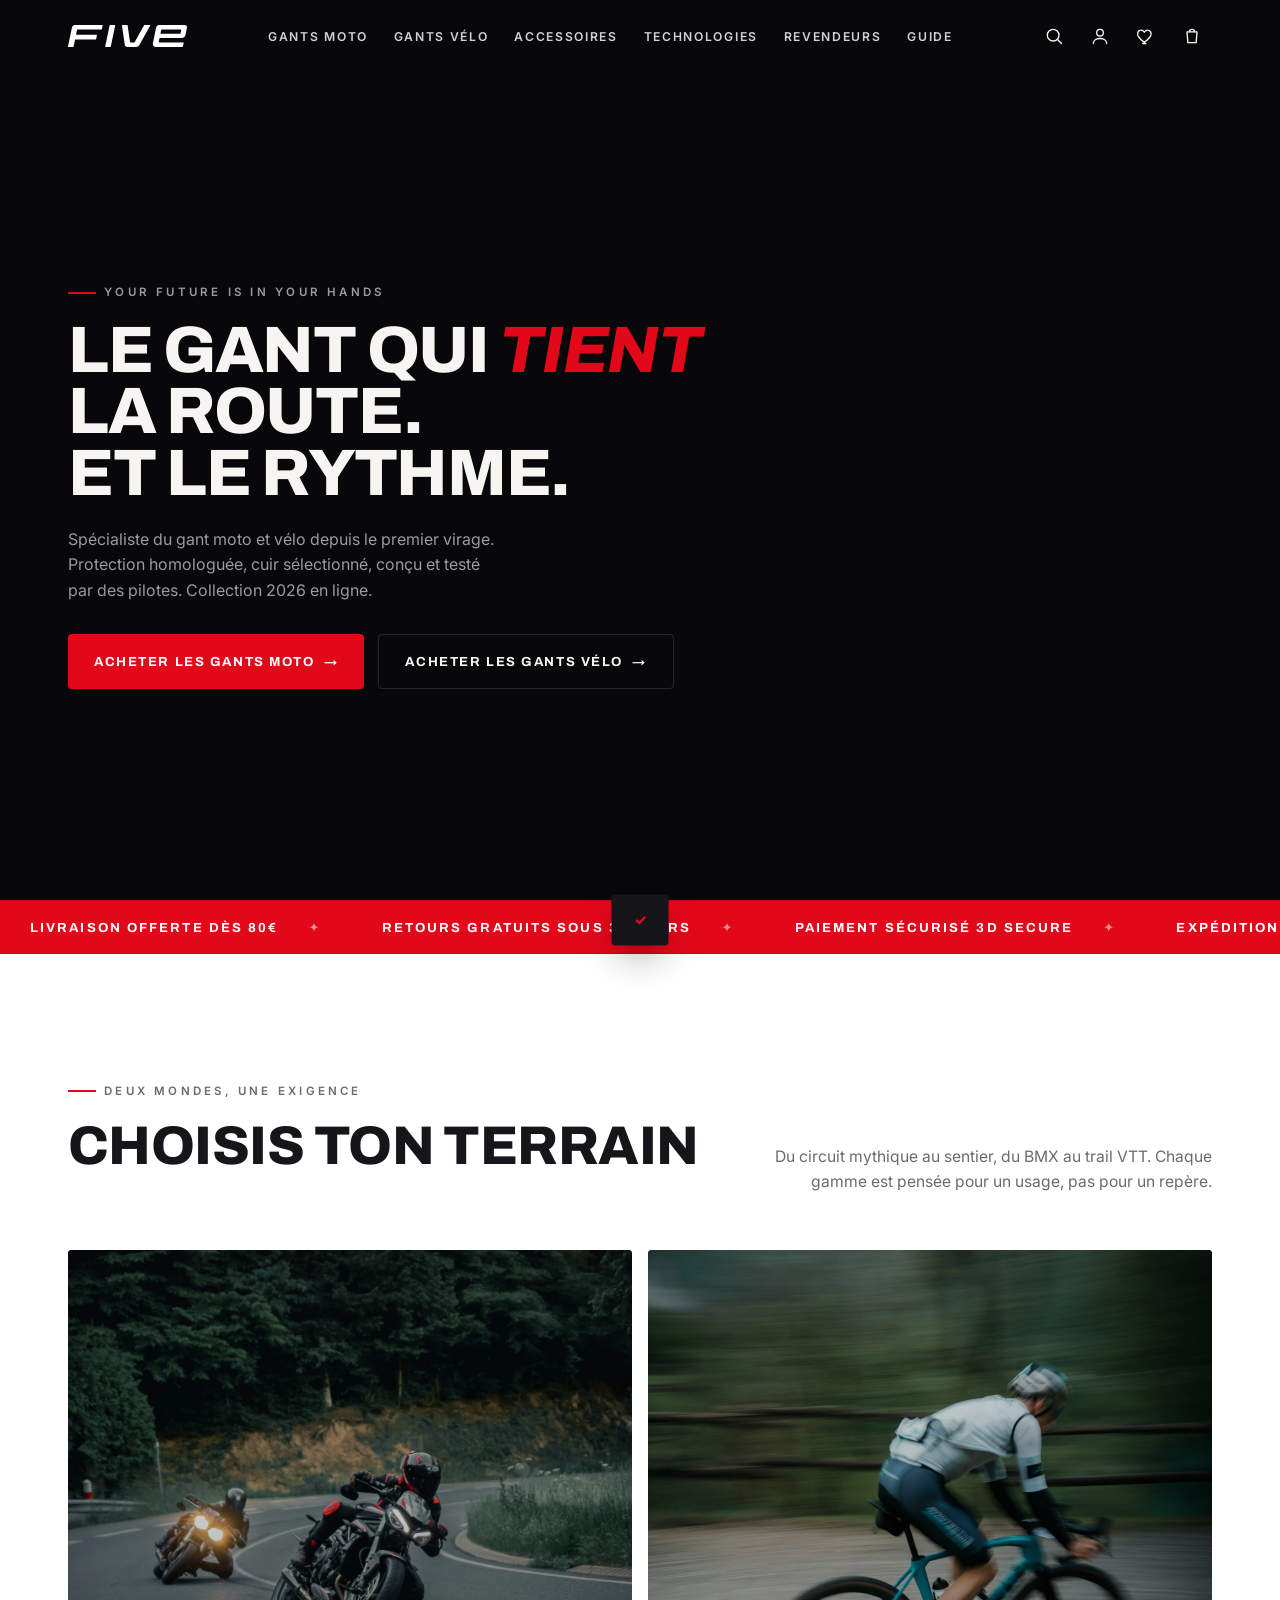
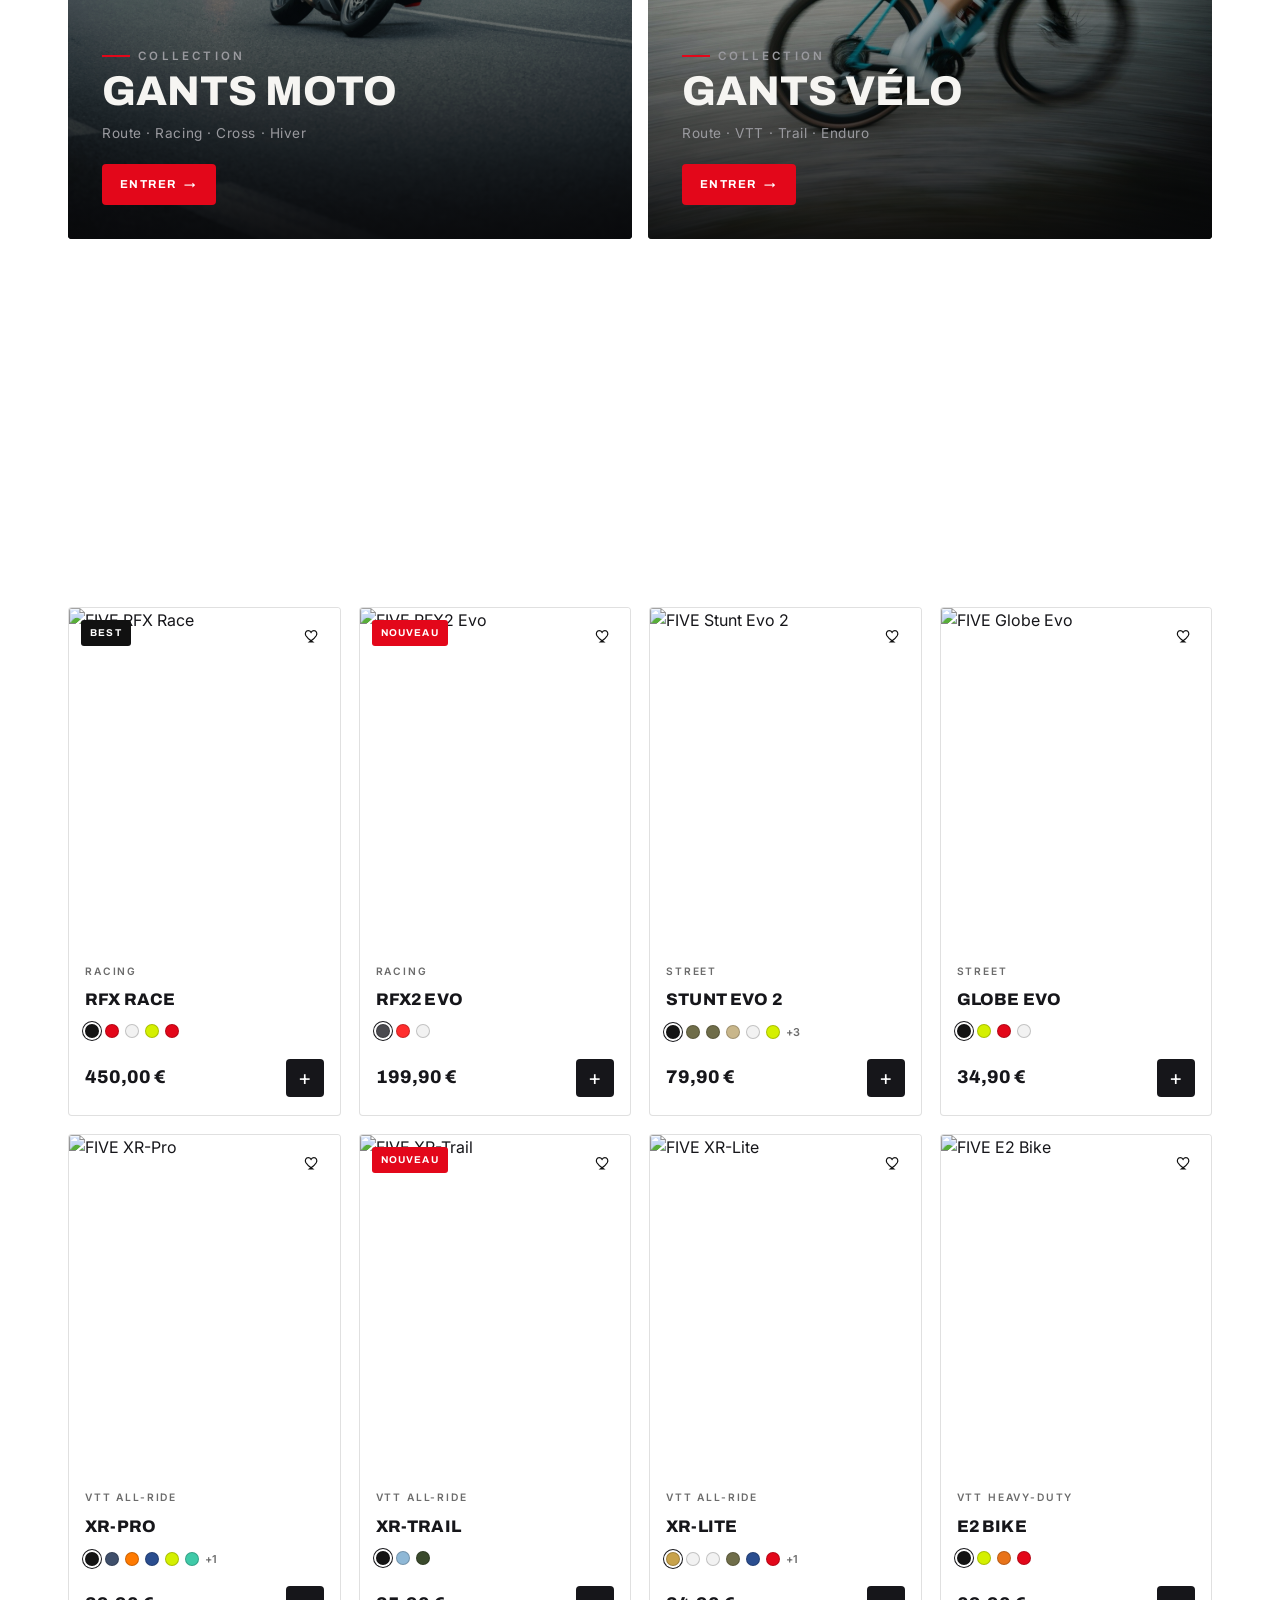
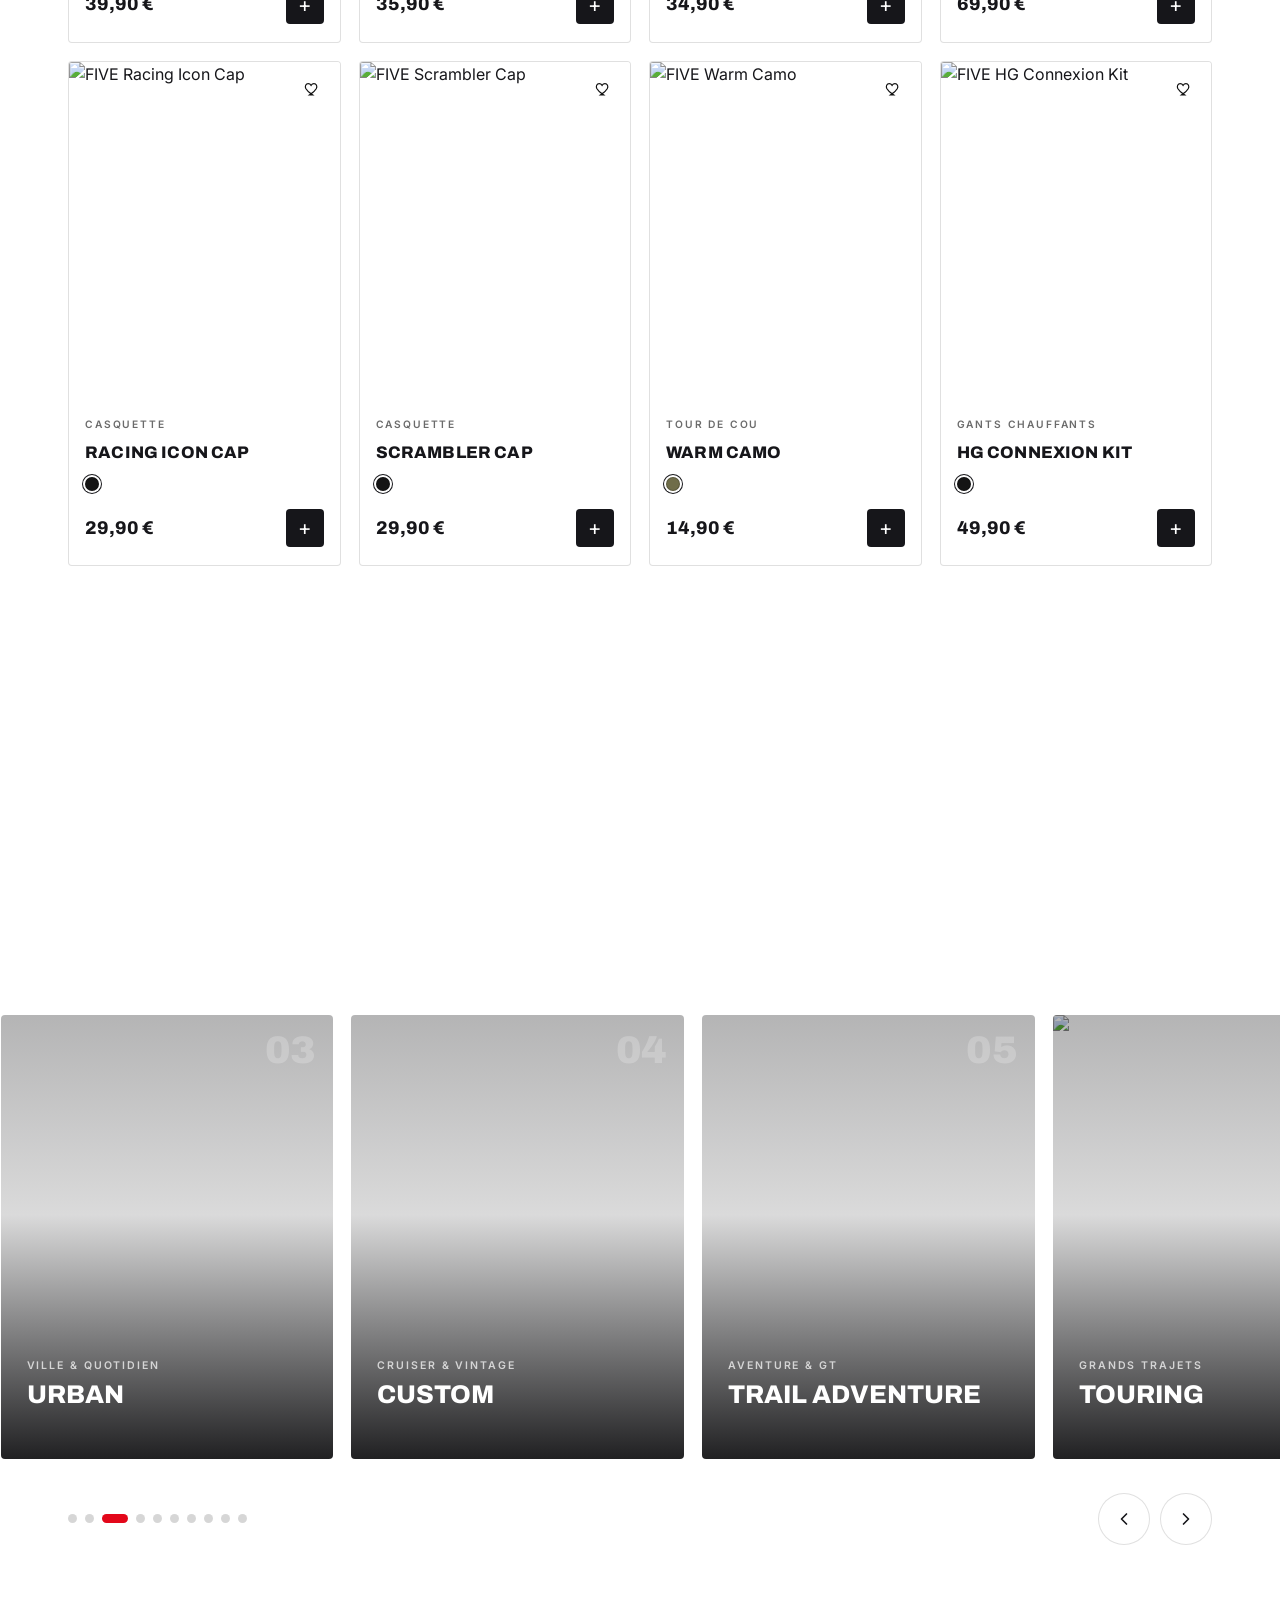
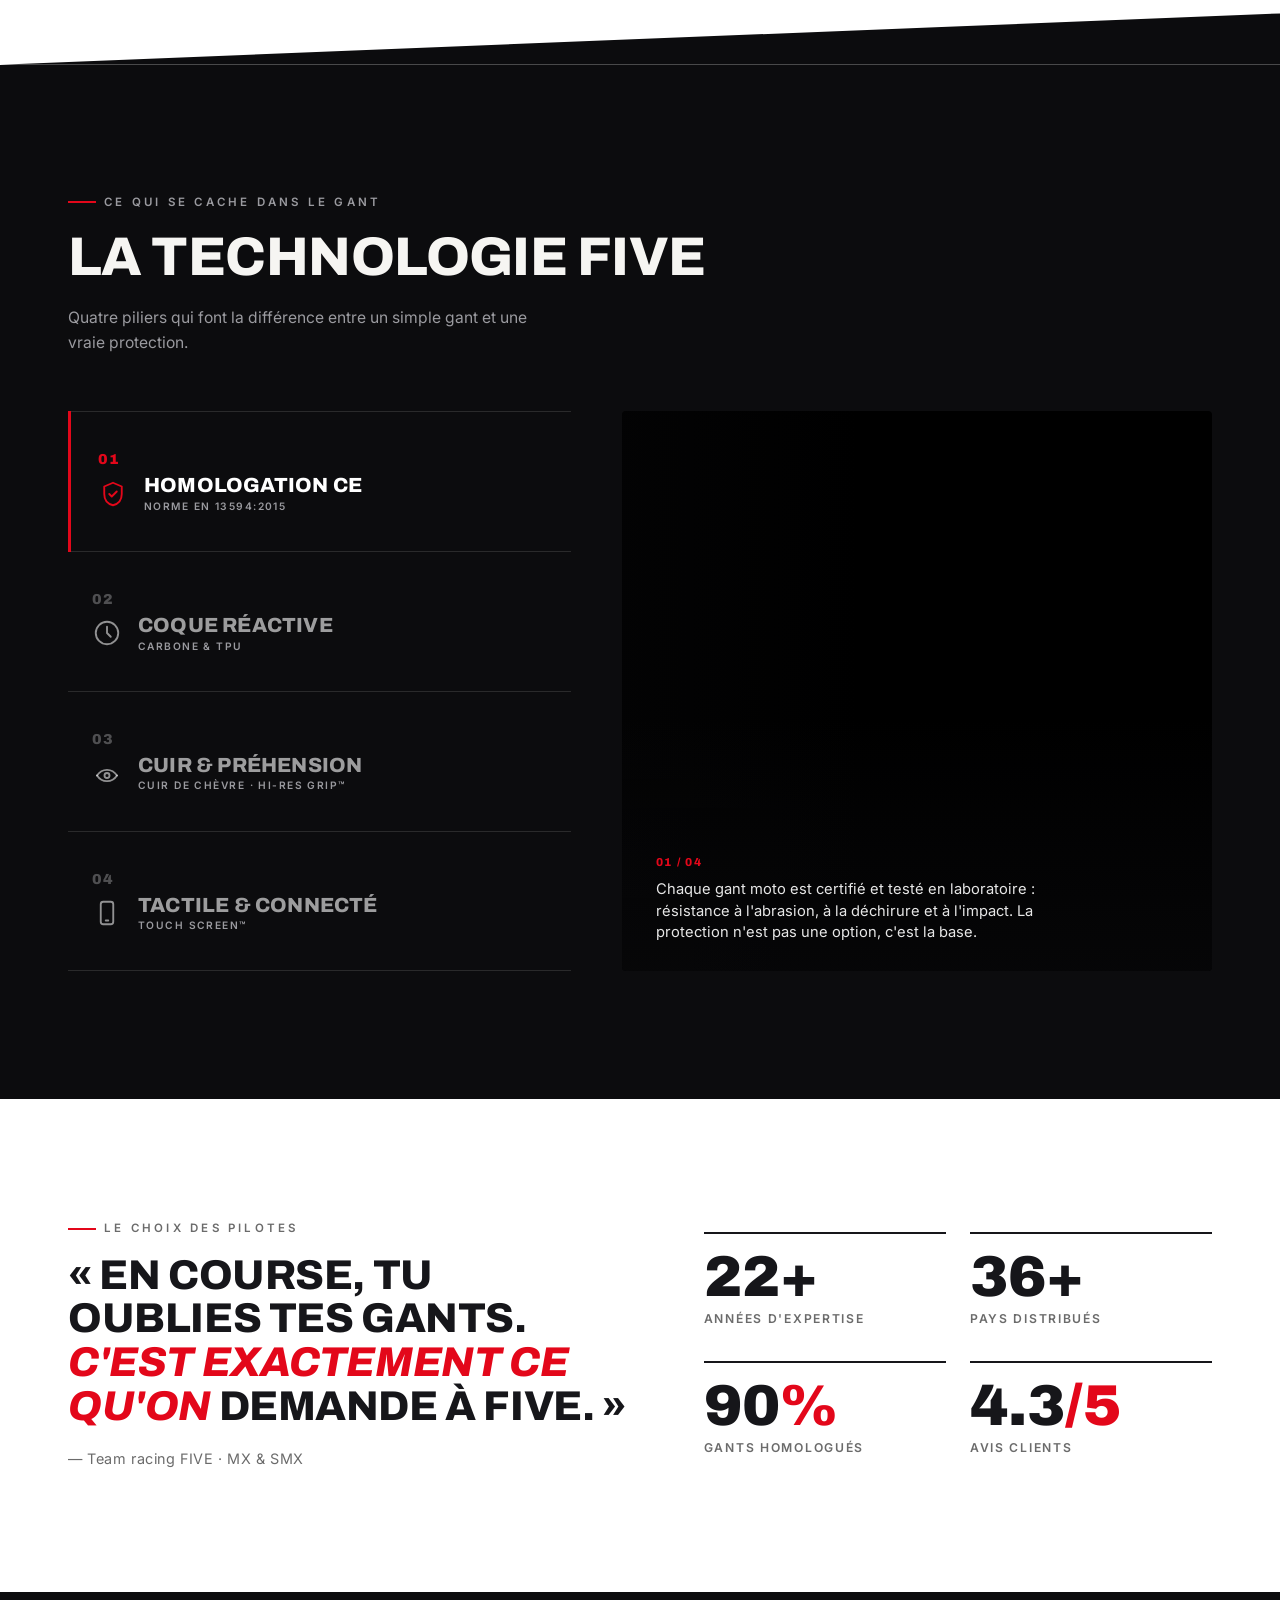
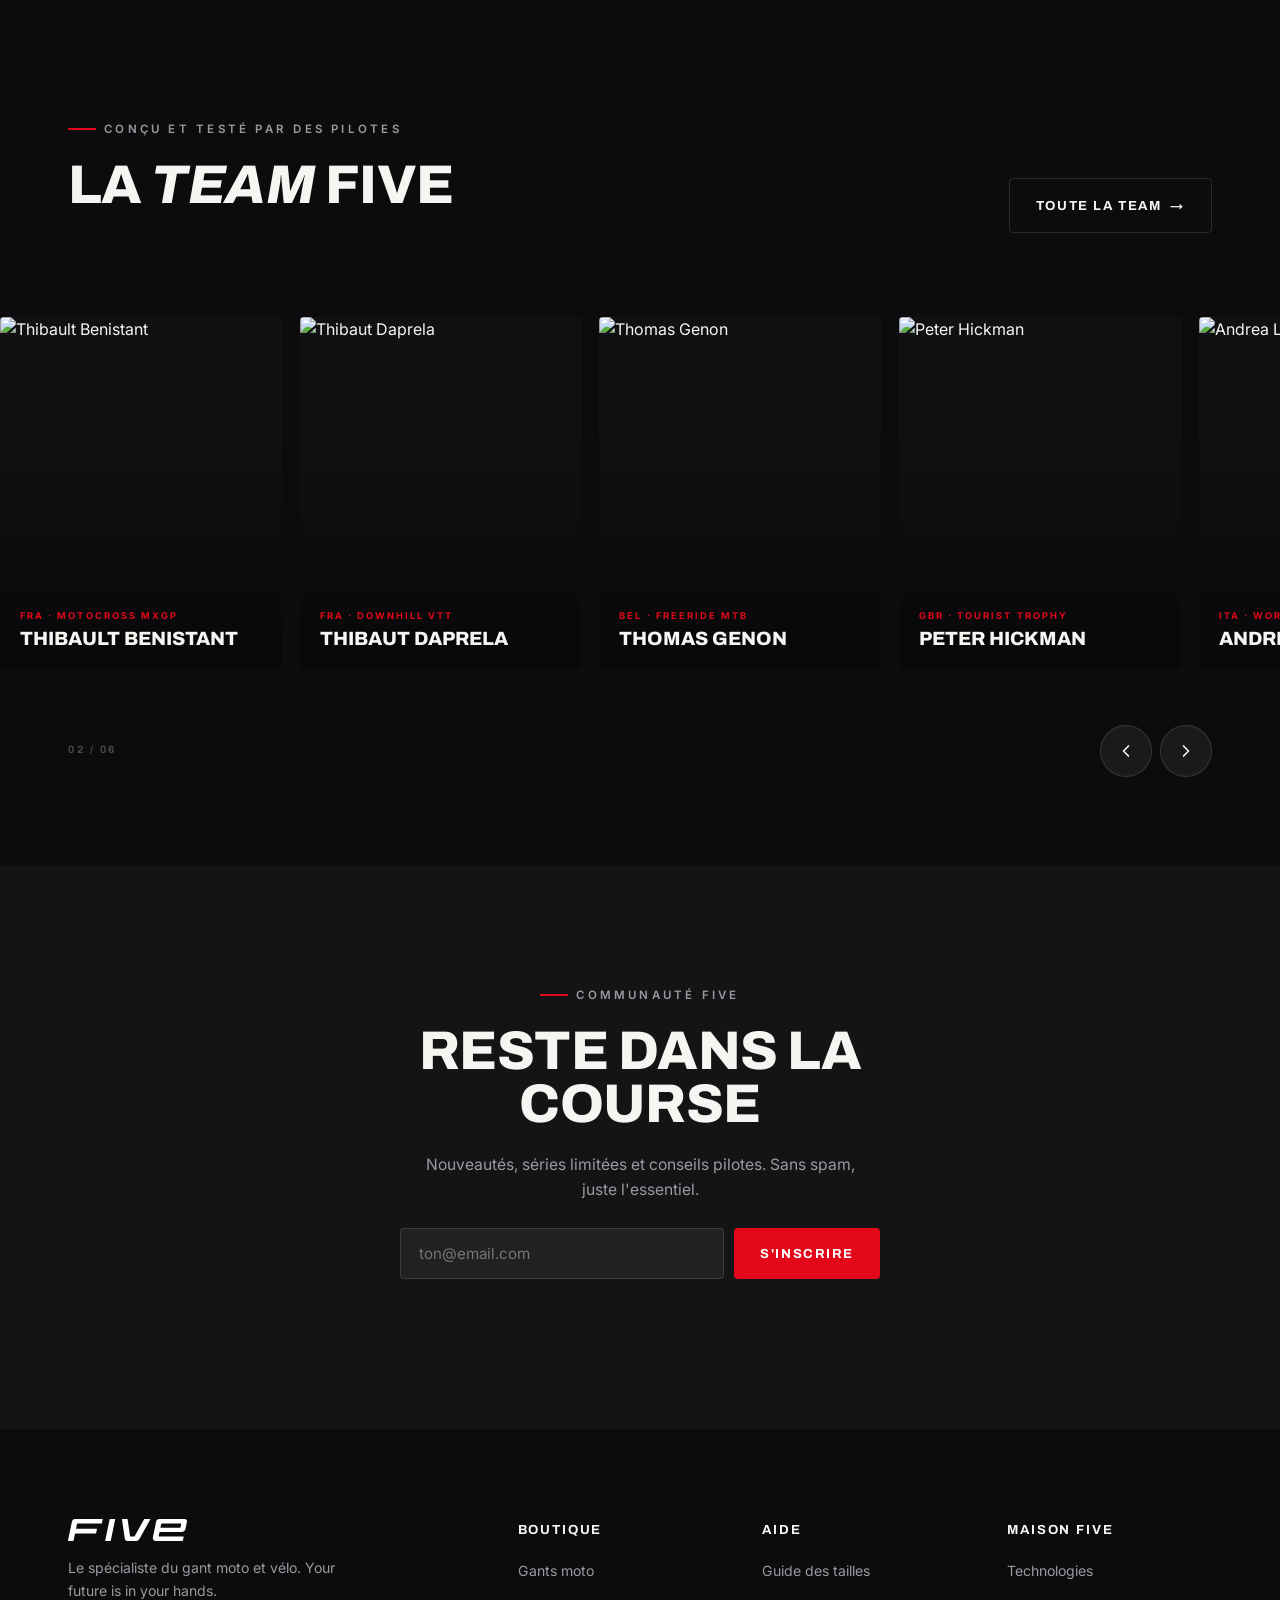
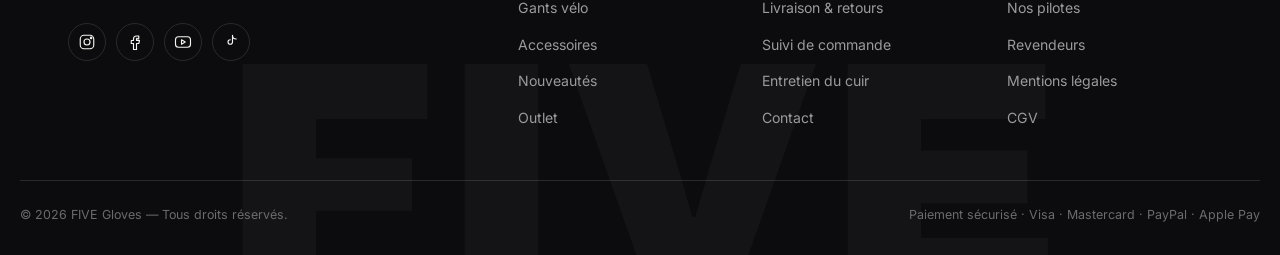
==== commit 230c8e42: "wish list et parcour d'achat" ====
--- a/index.html
+++ b/index.html
@@ -280,6 +280,8 @@
 
   <script src="assets/js/data.js"></script>
   <script src="assets/js/cart.js"></script>
+  <script src="assets/js/wishlist.js"></script>
+  <script src="assets/js/search.js"></script>
   <script src="assets/js/nav.js"></script>
   <script src="assets/js/main.js"></script>
 </body>
--- a/assets/css/styles.css
+++ b/assets/css/styles.css
@@ -1291,3 +1291,172 @@
 @media (prefers-reduced-motion: reduce) {
   .tpg-card.is-in { animation: none; opacity: 1; transform: none; }
 }
+
+/* ============================================================
+   CHECKOUT — tunnel de commande
+   ============================================================ */
+.page-checkout { background: #fff; }
+.co-header .header__inner { justify-content: space-between; gap: 16px; }
+.co-header__back { font-size: .8rem; color: rgba(255,255,255,.6); transition: color .2s; }
+.co-header__back:hover { color: #fff; }
+.co-header__secure { display: inline-flex; align-items: center; gap: 8px; font-size: .72rem; font-weight: 600; letter-spacing: .1em; text-transform: uppercase; color: rgba(255,255,255,.6); }
+.co-header__secure svg { width: 16px; height: 16px; fill: none; stroke: var(--red); stroke-width: 1.6; stroke-linecap: round; stroke-linejoin: round; }
+
+.checkout { color: var(--ink); padding-bottom: clamp(50px, 8vw, 90px); min-height: 70vh; }
+.co-layout { display: grid; grid-template-columns: 1.35fr 380px; gap: clamp(30px, 4vw, 64px); align-items: start; }
+.co-layout[hidden] { display: none; }
+.co-title { font-family: var(--font-display); font-weight: 900; text-transform: uppercase; font-size: clamp(1.8rem, 3vw, 2.4rem); margin-bottom: 24px; }
+
+/* blocs & champs */
+.co-block { padding: 28px 0; border-top: 1px solid var(--line-light); }
+.co-block:first-of-type { border-top: 0; padding-top: 0; }
+.co-step { display: flex; align-items: center; gap: 12px; font-family: var(--font-display); font-weight: 800; text-transform: uppercase; font-size: 1.05rem; margin-bottom: 20px; }
+.co-step span { width: 26px; height: 26px; border-radius: 50%; background: var(--ink); color: #fff; display: grid; place-items: center; font-size: .8rem; }
+.co-row { display: flex; gap: 16px; flex-wrap: wrap; }
+.co-field { flex: 1; min-width: 140px; margin-bottom: 16px; }
+.co-field--sm { max-width: 150px; }
+.co-field label { display: block; font-size: .7rem; font-weight: 600; letter-spacing: .08em; text-transform: uppercase; color: var(--muted-dark); margin-bottom: 7px; }
+.co-field input, .co-field select { width: 100%; padding: 13px 14px; border: 1px solid var(--line-light); border-radius: var(--radius); font-family: var(--font-body); font-size: .95rem; color: var(--ink); background: #fff; transition: border-color .2s; }
+.co-field input:focus, .co-field select:focus { outline: none; border-color: var(--ink); }
+.co-field input.is-invalid { border-color: var(--red); background: rgba(227,7,26,.04); }
+.co-sublabel { font-size: .7rem; font-weight: 600; letter-spacing: .08em; text-transform: uppercase; color: var(--muted-dark); margin: 22px 0 10px; }
+
+/* livraison */
+.co-ship { display: flex; flex-direction: column; gap: 10px; }
+.co-ship__opt { display: flex; align-items: center; gap: 14px; padding: 14px 16px; border: 1px solid var(--line-light); border-radius: var(--radius); cursor: pointer; transition: border-color .2s, box-shadow .2s; }
+.co-ship__opt.is-active { border-color: var(--ink); box-shadow: inset 0 0 0 1px var(--ink); }
+.co-ship__opt input { accent-color: var(--red); width: 16px; height: 16px; }
+.co-ship__main { flex: 1; display: flex; flex-direction: column; gap: 2px; }
+.co-ship__main strong { font-size: .92rem; }
+.co-ship__main small { color: var(--muted-dark); font-size: .78rem; }
+.co-ship__price { font-family: var(--font-display); font-weight: 800; font-size: .95rem; }
+
+/* paiement */
+.co-pay-methods { display: flex; gap: 10px; margin-bottom: 18px; flex-wrap: wrap; }
+.co-pay-method { padding: 11px 22px; border: 1px solid var(--line-light); border-radius: 40px; font-family: var(--font-display); font-weight: 700; font-size: .78rem; letter-spacing: .06em; text-transform: uppercase; color: var(--ink); transition: all .2s; }
+.co-pay-method.is-active { background: var(--ink); color: var(--cream); border-color: var(--ink); }
+.co-card[hidden], .co-paypal[hidden] { display: none; }
+.co-paypal { color: var(--muted-dark); font-size: .9rem; padding: 6px 0; }
+
+.co-error { color: var(--red); font-size: .85rem; min-height: 1.1em; margin: 6px 0 10px; }
+.co-submit { width: 100%; justify-content: center; margin-top: 4px; }
+.co-reassure { text-align: center; font-size: .76rem; color: var(--muted-dark); margin-top: 14px; }
+
+/* résumé */
+.co-summary { position: sticky; top: calc(var(--header-h) + 20px); background: #f4f1ec; border-radius: var(--radius); padding: 24px; align-self: start; }
+.co-summary__title { font-family: var(--font-display); font-weight: 800; text-transform: uppercase; font-size: 1.1rem; letter-spacing: .04em; margin-bottom: 18px; }
+.co-summary__items { display: flex; flex-direction: column; gap: 14px; margin-bottom: 18px; max-height: 320px; overflow-y: auto; }
+.co-line { display: grid; grid-template-columns: 52px 1fr auto; gap: 12px; align-items: center; }
+.co-line__media { position: relative; width: 52px; height: 62px; background: #fff; border-radius: 4px; overflow: hidden; }
+.co-line__media img { width: 100%; height: 100%; object-fit: contain; padding: 6%; }
+.co-line__qty { position: absolute; top: -6px; right: -6px; min-width: 18px; height: 18px; padding: 0 4px; background: var(--ink); color: #fff; border-radius: 9px; font-size: .62rem; font-weight: 700; display: grid; place-items: center; }
+.co-line__name { display: block; font-family: var(--font-display); font-weight: 700; text-transform: uppercase; font-size: .82rem; line-height: 1.1; }
+.co-line__meta { color: var(--muted-dark); font-size: .74rem; }
+.co-line__price { font-family: var(--font-display); font-weight: 800; font-size: .9rem; }
+.co-summary__rows { border-top: 1px solid var(--line-light); padding-top: 16px; }
+
+/* confirmation */
+.co-confirm { max-width: 620px; margin: 0 auto; text-align: center; padding: clamp(30px, 6vw, 70px) 0 clamp(60px, 9vw, 100px); }
+.co-confirm[hidden] { display: none; }
+.co-confirm__icon svg { width: 64px; height: 64px; fill: none; stroke: var(--red); stroke-width: 1.4; stroke-linecap: round; stroke-linejoin: round; margin: 0 auto 22px; }
+.co-confirm__title { font-family: var(--font-display); font-weight: 900; text-transform: uppercase; font-size: clamp(2rem, 5vw, 3rem); margin: 8px 0 16px; }
+.co-confirm__lead { color: var(--muted-dark); max-width: 48ch; margin: 0 auto; }
+.co-confirm__total { font-family: var(--font-display); font-weight: 800; font-size: 1.2rem; margin: 18px 0 26px; }
+.co-confirm__actions { display: flex; gap: 12px; justify-content: center; flex-wrap: wrap; }
+.btn--ghost-dark { --fg: var(--ink); border-color: var(--line-light); }
+.btn--ghost-dark:hover { --bg: rgba(0,0,0,.05); border-color: var(--ink); }
+
+.co-empty { text-align: center; padding: clamp(50px, 10vw, 120px) 0; display: flex; flex-direction: column; align-items: center; gap: 12px; }
+.co-empty__title { font-family: var(--font-display); font-weight: 800; text-transform: uppercase; font-size: 1.6rem; }
+.co-empty p { color: var(--muted-dark); }
+.co-empty .btn { margin-top: 16px; }
+
+@media (max-width: 860px) {
+  .co-layout { grid-template-columns: 1fr; }
+  .co-summary { position: static; order: -1; }
+  .co-header__back { display: none; }
+}
+
+/* ---- checkout : bouton test + Payment Element façon Stripe ---- */
+.co-titlebar { display: flex; align-items: center; justify-content: space-between; gap: 16px; margin-bottom: 24px; flex-wrap: wrap; }
+.co-titlebar .co-title { margin-bottom: 0; }
+.co-fill {
+  font-family: var(--font-body); font-size: .76rem; font-weight: 600; letter-spacing: .04em;
+  color: var(--ink); background: #f0ede7; border: 1px dashed var(--muted-dark); border-radius: 40px;
+  padding: 8px 15px; transition: background .2s, border-color .2s;
+}
+.co-fill:hover { background: #e7e3da; border-color: var(--ink); }
+
+.co-field-lbl { font-size: .7rem; font-weight: 600; letter-spacing: .08em; text-transform: uppercase; color: var(--muted-dark); margin-bottom: 8px; }
+
+.stripe-card { border: 1px solid var(--line-light); border-radius: 8px; overflow: hidden; background: #fff; transition: border-color .18s, box-shadow .18s; }
+.stripe-card:focus-within { border-color: #635bff; box-shadow: 0 0 0 3px rgba(99,91,255,.18); }
+.stripe-row { display: flex; align-items: center; }
+.stripe-row + .stripe-row { border-top: 1px solid var(--line-light); }
+.stripe-row input { flex: 1; min-width: 0; border: 0; background: transparent; padding: 14px 14px; font-family: var(--font-body); font-size: .95rem; color: var(--ink); }
+.stripe-row input:focus { outline: none; }
+.stripe-row input::placeholder { color: #9a9a9f; }
+.stripe-row--split input + input { border-left: 1px solid var(--line-light); }
+.stripe-brands { display: flex; align-items: center; gap: 5px; padding-right: 12px; flex: 0 0 auto; }
+.stripe-brands svg { height: 20px; width: 30px; display: block; }
+.stripe-badge { display: flex; align-items: center; justify-content: center; gap: 7px; margin-top: 12px; font-size: .74rem; color: var(--muted-dark); }
+.stripe-badge svg { width: 13px; height: 13px; fill: none; stroke: var(--muted-dark); stroke-width: 1.7; stroke-linecap: round; stroke-linejoin: round; }
+.stripe-badge b { color: #635bff; font-weight: 800; letter-spacing: -.02em; }
+
+/* ============================================================
+   FAVORIS (header) + RECHERCHE (overlay) + PAGE FAVORIS
+   ============================================================ */
+/* cœur header */
+.icon-btn--wish { position: relative; }
+.wish-count {
+  position: absolute; top: 2px; right: 2px; min-width: 17px; height: 17px; padding: 0 4px;
+  background: var(--red); color: #fff; border-radius: 9px; font-size: .62rem; font-weight: 700;
+  display: grid; place-items: center; transform: scale(0); transition: transform .3s var(--ease);
+}
+.wish-count.is-visible { transform: scale(1); }
+
+/* ---- overlay recherche ---- */
+.search-overlay { position: fixed; inset: 0; z-index: 220; visibility: hidden; }
+.search-overlay.is-open { visibility: visible; }
+.search-backdrop { position: absolute; inset: 0; background: rgba(6,6,8,.6); opacity: 0; transition: opacity .35s var(--ease); backdrop-filter: blur(3px); }
+.search-overlay.is-open .search-backdrop { opacity: 1; }
+.search-panel {
+  position: absolute; top: 0; left: 0; right: 0; background: rgba(12,12,14,.98); backdrop-filter: blur(16px);
+  border-bottom: 1px solid var(--line-dark); box-shadow: 0 30px 60px -24px rgba(0,0,0,.8);
+  padding: clamp(20px,3vw,34px) 0 clamp(24px,3vw,36px);
+  transform: translateY(-100%); transition: transform .4s var(--ease);
+}
+.search-overlay.is-open .search-panel { transform: translateY(0); }
+.search-bar { display: flex; align-items: center; gap: 14px; border-bottom: 1px solid var(--line-dark); padding-bottom: 16px; }
+.search-bar__icon { width: 22px; height: 22px; flex: 0 0 auto; fill: none; stroke: var(--red); stroke-width: 1.8; stroke-linecap: round; }
+.search-bar input {
+  flex: 1; background: transparent; border: 0; color: #fff; font-family: var(--font-display); font-weight: 700;
+  font-size: clamp(1.1rem, 2.6vw, 1.8rem); text-transform: uppercase; letter-spacing: .01em;
+}
+.search-bar input:focus { outline: none; }
+.search-bar input::placeholder { color: rgba(255,255,255,.3); }
+.search-close { width: 40px; height: 40px; border-radius: 50%; color: #fff; font-size: 1.1rem; transition: background .2s; }
+.search-close:hover { background: rgba(255,255,255,.1); }
+.search-hint { font-size: .66rem; font-weight: 700; letter-spacing: .2em; text-transform: uppercase; color: var(--muted-light); margin: 18px 0 8px; }
+.search-results { display: flex; flex-direction: column; max-height: min(56vh, 460px); overflow-y: auto; }
+.search-item { display: grid; grid-template-columns: 56px 1fr auto; gap: 16px; align-items: center; padding: 12px 6px; border-radius: var(--radius); transition: background .2s; }
+.search-item:hover { background: rgba(255,255,255,.05); }
+.search-item__media { width: 56px; height: 62px; background: #fff; border-radius: 4px; overflow: hidden; }
+.search-item__media img { width: 100%; height: 100%; object-fit: contain; padding: 6%; }
+.search-item__name { display: block; font-family: var(--font-display); font-weight: 800; text-transform: uppercase; font-size: .95rem; color: #fff; }
+.search-item__cat { display: block; font-size: .74rem; color: var(--muted-light); margin-top: 2px; }
+.search-item__price { font-family: var(--font-display); font-weight: 800; color: #fff; }
+.search-empty { color: var(--muted-light); font-size: .95rem; padding: 20px 6px; }
+
+/* ---- page favoris ---- */
+.page-favoris { background: #fff; }
+.fav-page { color: var(--ink); min-height: 70vh; }
+.fav-page > .container { padding-bottom: clamp(50px, 8vw, 90px); }
+.fav-head { display: flex; align-items: baseline; gap: 16px; margin-bottom: clamp(24px, 4vw, 40px); }
+.fav-count { font-size: .85rem; font-weight: 600; letter-spacing: .12em; text-transform: uppercase; color: var(--muted-dark); }
+.fav-empty { text-align: center; padding: clamp(50px, 10vw, 120px) 0; display: flex; flex-direction: column; align-items: center; gap: 12px; }
+.fav-empty[hidden] { display: none; }
+.fav-empty__heart svg { width: 56px; height: 56px; fill: none; stroke: var(--line-light); stroke-width: 1.4; margin-bottom: 8px; }
+.fav-empty__title { font-family: var(--font-display); font-weight: 800; text-transform: uppercase; font-size: 1.6rem; }
+.fav-empty p { color: var(--muted-dark); }
+.fav-empty .btn { margin-top: 16px; }
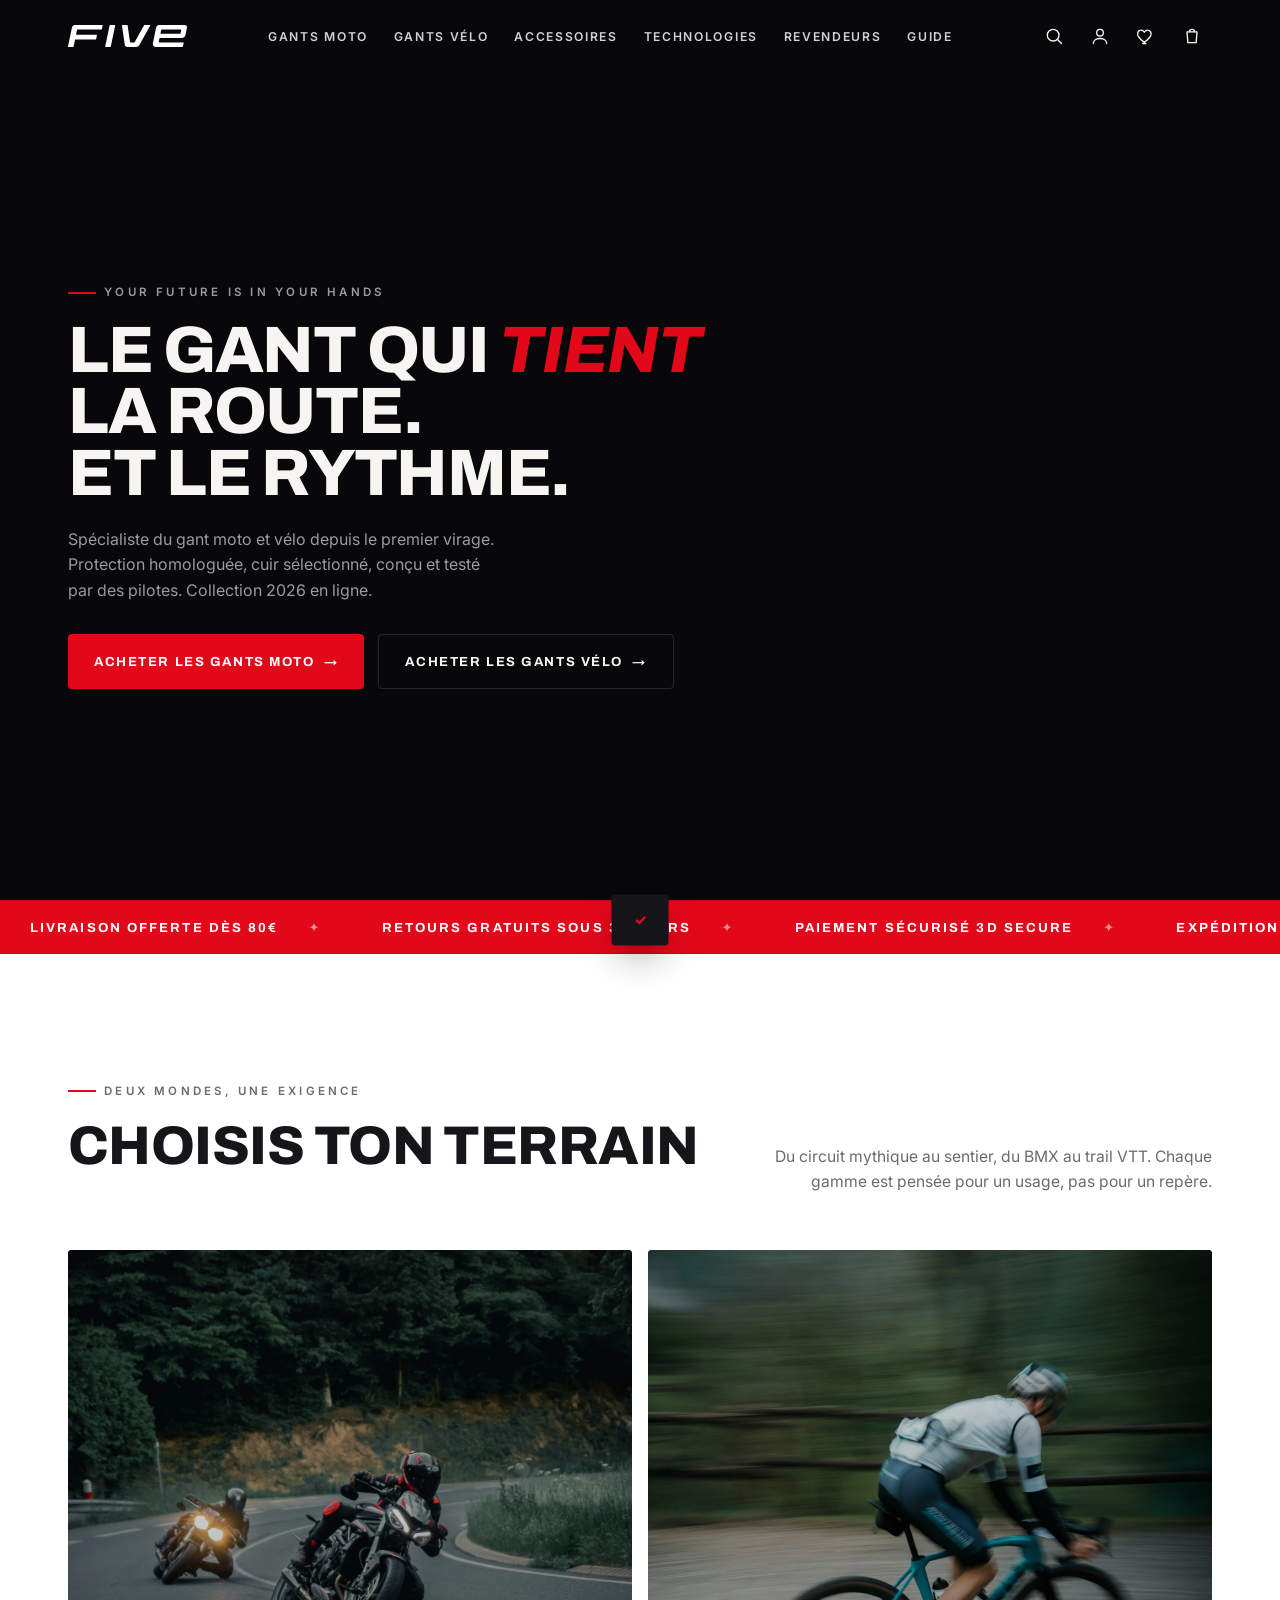
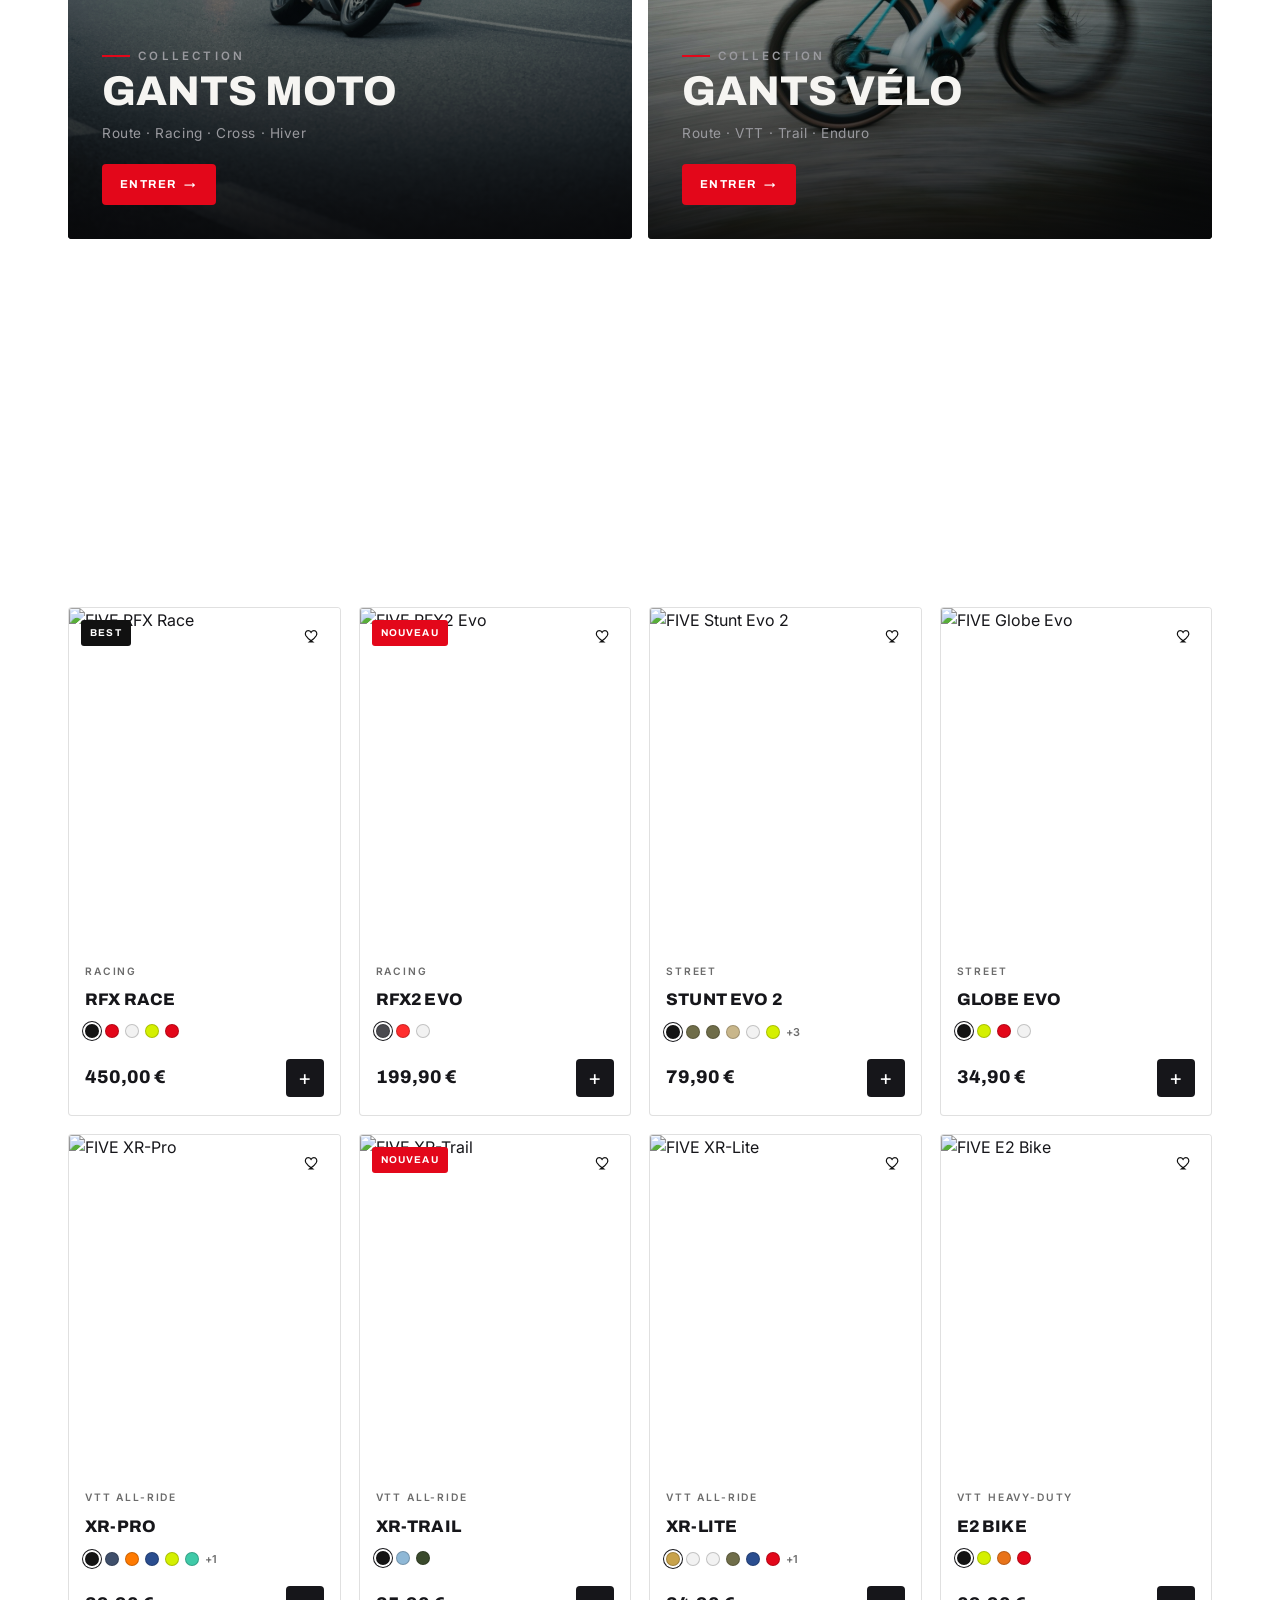
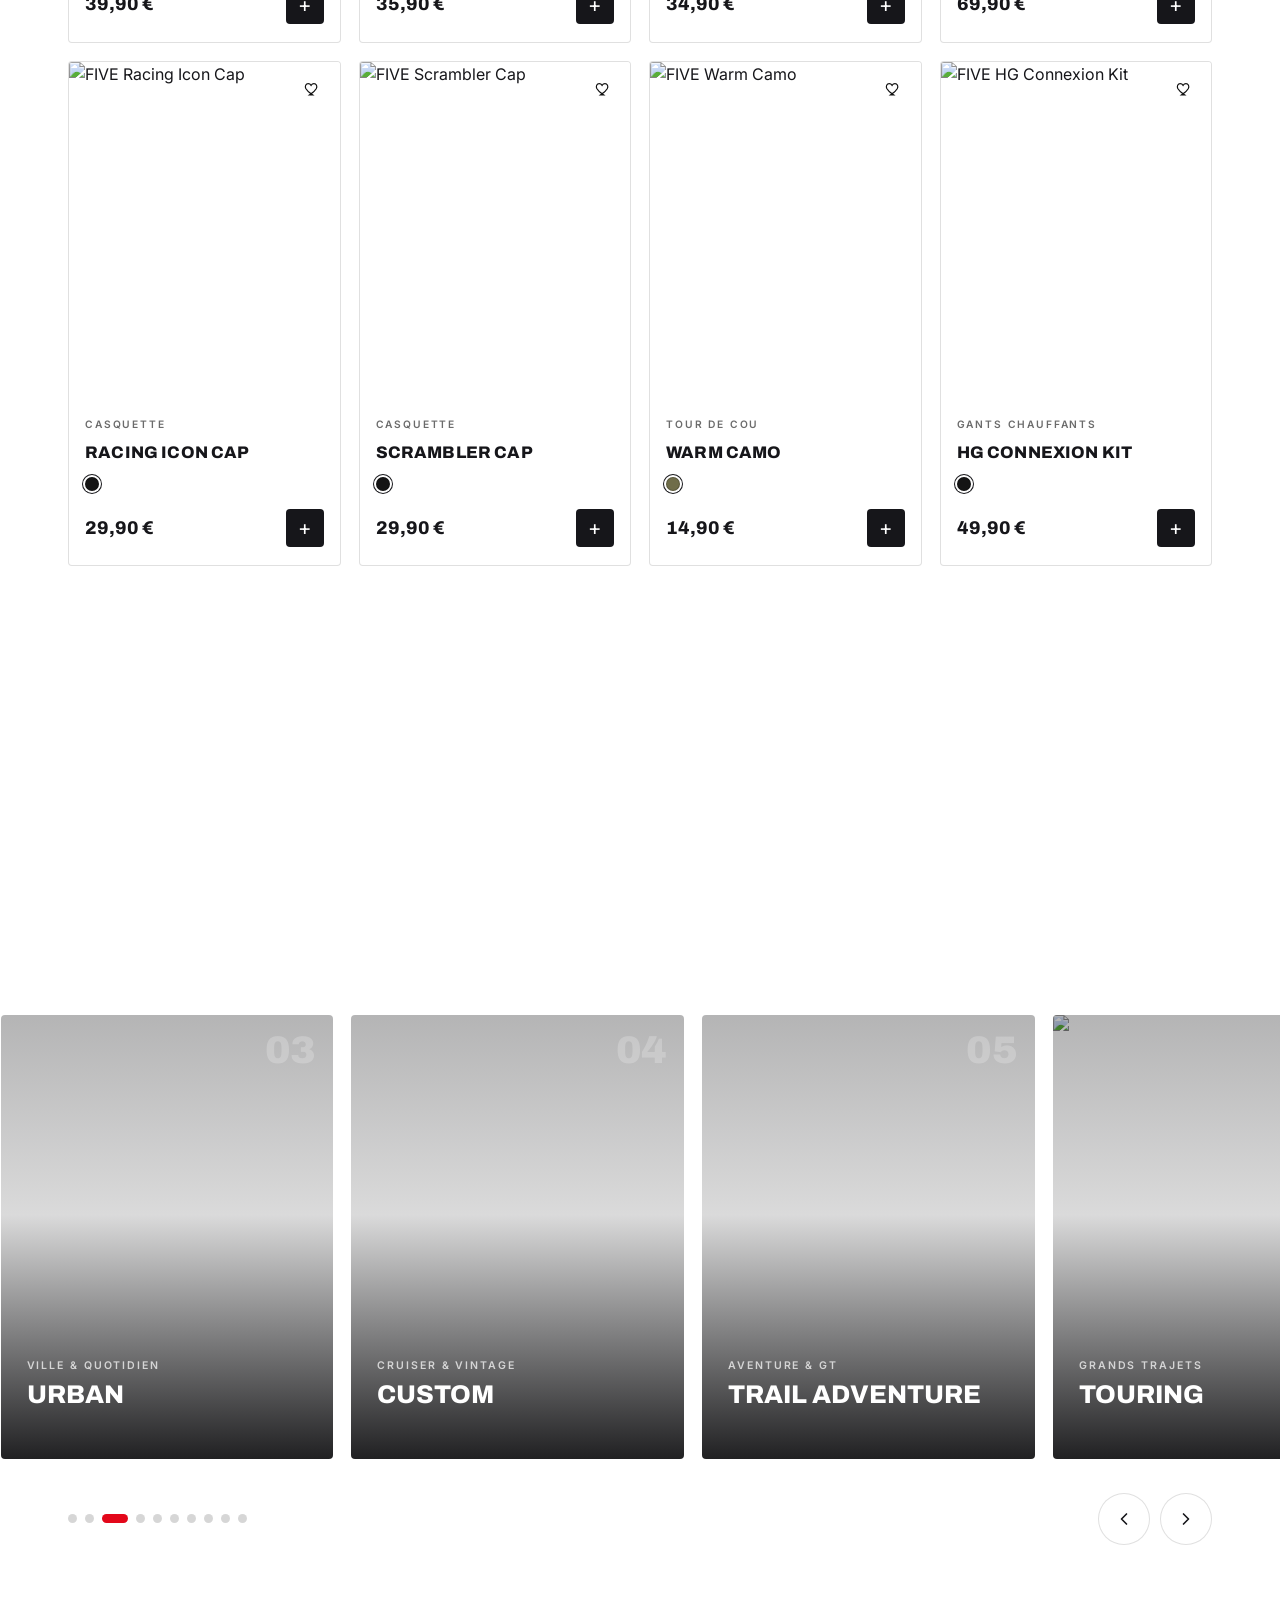
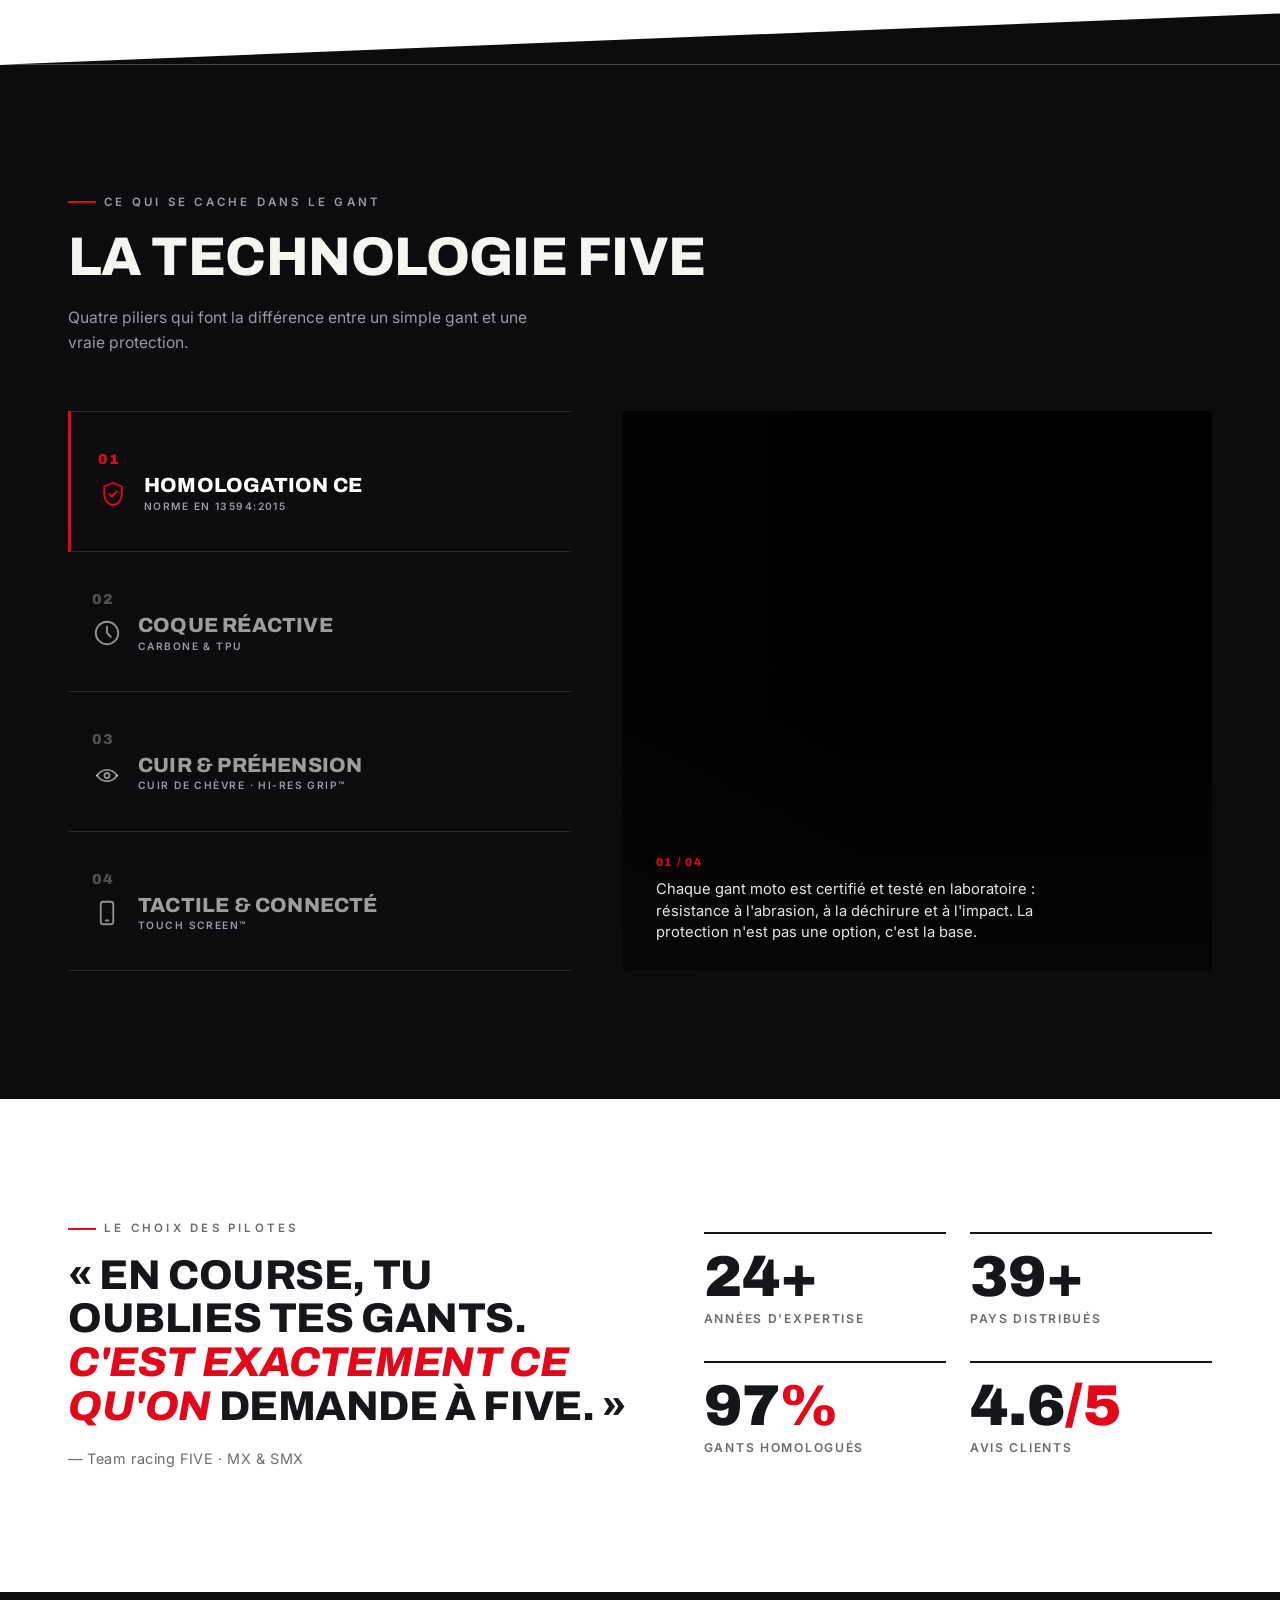
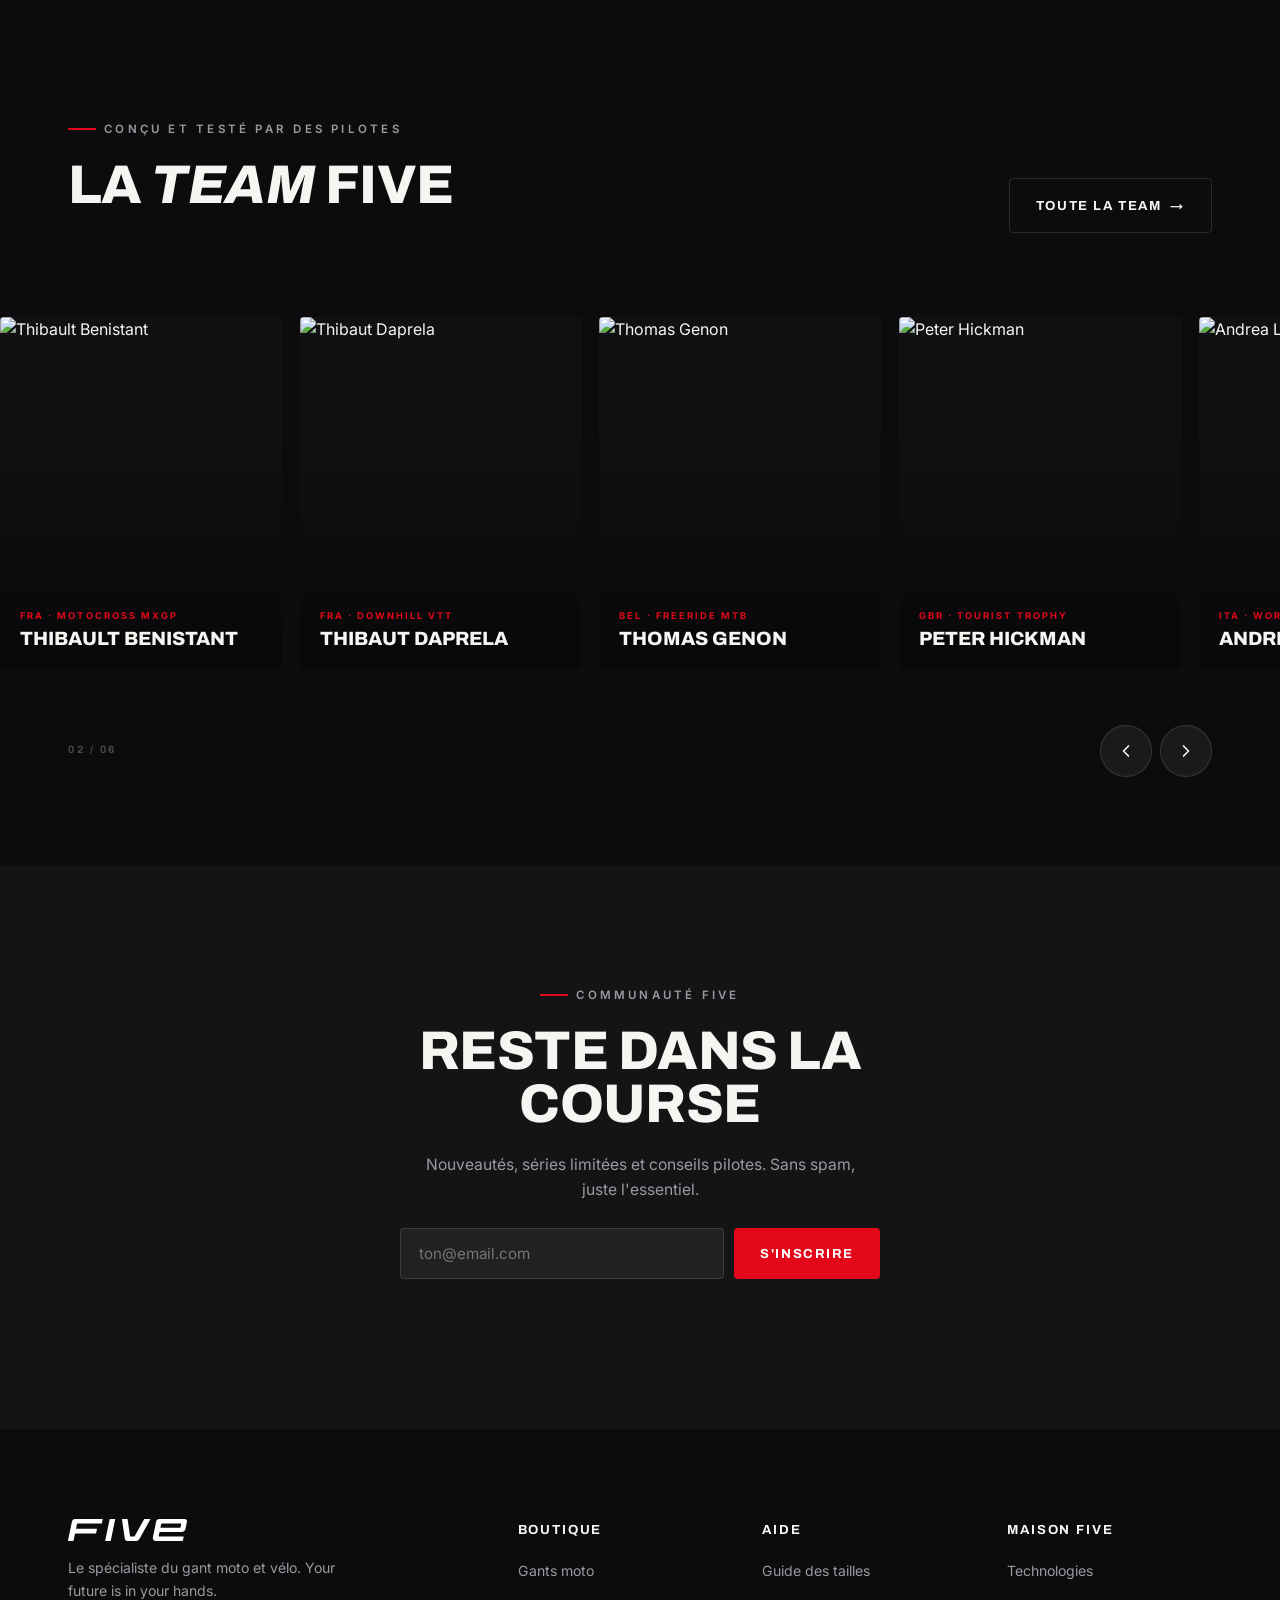
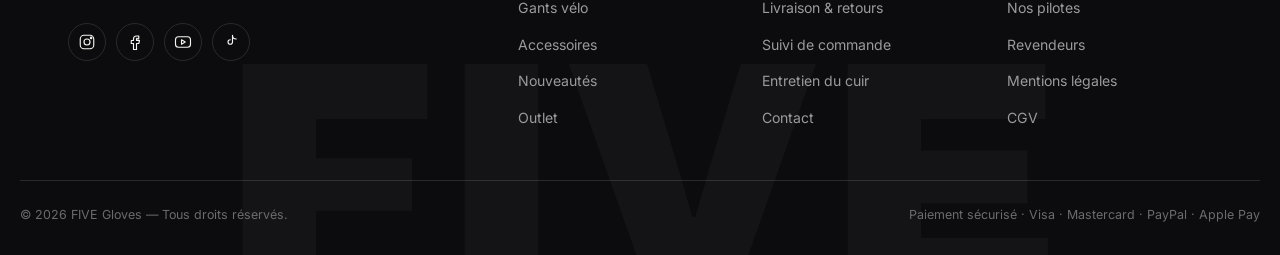
==== commit a8ea3d6f: "compte" ====
--- a/index.html
+++ b/index.html
@@ -262,7 +262,7 @@
       </nav>
       <nav class="footer__col" aria-label="Aide">
         <h4>Aide</h4>
-        <ul><li><a href="#">Guide des tailles</a></li><li><a href="#">Livraison &amp; retours</a></li><li><a href="#">Suivi de commande</a></li><li><a href="#">Entretien du cuir</a></li><li><a href="#">Contact</a></li></ul>
+        <ul><li><a href="#" data-action="sizeguide">Guide des tailles</a></li><li><a href="#">Livraison &amp; retours</a></li><li><a href="#">Suivi de commande</a></li><li><a href="#">Entretien du cuir</a></li><li><a href="#">Contact</a></li></ul>
       </nav>
       <nav class="footer__col" aria-label="Maison Five">
         <h4>Maison Five</h4>
@@ -280,8 +280,10 @@
 
   <script src="assets/js/data.js"></script>
   <script src="assets/js/cart.js"></script>
+  <script src="assets/js/auth.js"></script>
   <script src="assets/js/wishlist.js"></script>
   <script src="assets/js/search.js"></script>
+  <script src="assets/js/sizeguide.js"></script>
   <script src="assets/js/nav.js"></script>
   <script src="assets/js/main.js"></script>
 </body>
--- a/assets/css/styles.css
+++ b/assets/css/styles.css
@@ -1460,3 +1460,304 @@
 .fav-empty__title { font-family: var(--font-display); font-weight: 800; text-transform: uppercase; font-size: 1.6rem; }
 .fav-empty p { color: var(--muted-dark); }
 .fav-empty .btn { margin-top: 16px; }
+
+/* ============================================================
+   COMPTE — connexion, inscription & tableau de bord
+   ============================================================ */
+.page-account { background: #fff; }
+.account { color: var(--ink); min-height: 72vh; }
+.account > .container { padding-bottom: clamp(50px, 8vw, 100px); }
+
+/* variante de bouton sombre (fond clair) */
+.btn--dark { --bg: var(--ink); --fg: #fff; }
+.btn--dark:hover { --bg: #000; box-shadow: 0 12px 30px -12px rgba(0,0,0,.5); }
+
+/* indicateur « connecté » sur le bouton compte du header */
+.icon-btn--account { position: relative; }
+.icon-btn--account.is-auth::after {
+  content: ''; position: absolute; top: 6px; right: 6px;
+  width: 7px; height: 7px; border-radius: 50%;
+  background: var(--red); box-shadow: 0 0 0 2px var(--black);
+}
+.site-header.is-solid .icon-btn--account.is-auth::after,
+.site-header.is-scrolled .icon-btn--account.is-auth::after { box-shadow: 0 0 0 2px var(--black); }
+
+/* ---------- vue connexion / inscription ---------- */
+.acc-auth[hidden], .acc-dash[hidden] { display: none; }
+.acc-auth__head { max-width: 640px; margin-bottom: clamp(28px, 4vw, 48px); }
+.acc-auth__head .overline { color: var(--red); }
+.acc-auth__lead { color: var(--muted-dark); margin-top: 12px; }
+.acc-auth__grid { display: grid; grid-template-columns: 1fr 1fr; gap: clamp(16px, 2.5vw, 28px); align-items: start; }
+
+.acc-card {
+  background: #faf9f6; border: 1px solid var(--line-light);
+  border-radius: calc(var(--radius) + 2px); padding: clamp(24px, 3vw, 38px);
+}
+.acc-card--alt { background: #fff; }
+.acc-card__title {
+  font-family: var(--font-display); font-weight: 800; text-transform: uppercase;
+  font-size: 1.25rem; margin-bottom: 22px;
+}
+
+.acc-field { margin-bottom: 16px; }
+.acc-field label { display: block; font-size: .7rem; font-weight: 600; letter-spacing: .08em; text-transform: uppercase; color: var(--muted-dark); margin-bottom: 7px; }
+.acc-field input, .acc-field select {
+  width: 100%; padding: 13px 14px; border: 1px solid var(--line-light); border-radius: var(--radius);
+  font-family: var(--font-body); font-size: .95rem; color: var(--ink); background: #fff; transition: border-color .2s;
+}
+.acc-field input:focus, .acc-field select:focus { outline: none; border-color: var(--ink); }
+.acc-field input.is-invalid { border-color: var(--red); background: rgba(227,7,26,.04); }
+.acc-field--sm { max-width: 160px; }
+.acc-field--row { display: flex; align-items: center; justify-content: space-between; gap: 12px; }
+.acc-row { display: flex; gap: 14px; flex-wrap: wrap; }
+.acc-row .acc-field { flex: 1; min-width: 130px; }
+
+.acc-check { display: inline-flex; align-items: center; gap: 9px; font-size: .82rem; color: var(--muted-dark); cursor: pointer; }
+.acc-check input { width: 16px; height: 16px; accent-color: var(--red); flex-shrink: 0; }
+.acc-link { font-size: .8rem; color: var(--ink); font-weight: 600; text-decoration: underline; text-underline-offset: 3px; transition: color .2s; }
+.acc-link:hover { color: var(--red); }
+.acc-link--btn { background: none; border: 0; cursor: pointer; padding: 0; font-family: var(--font-body); }
+.acc-link--danger { color: var(--red); }
+.acc-error { color: var(--red); font-size: .84rem; min-height: 1.1em; margin: 4px 0 8px; }
+.acc-submit { width: 100%; justify-content: center; margin-top: 6px; }
+.acc-legal { font-size: .74rem; color: var(--muted-dark); margin-top: 14px; line-height: 1.5; }
+.acc-legal a { text-decoration: underline; }
+.acc-demo-hint {
+  display: flex; align-items: center; gap: 8px; flex-wrap: wrap;
+  margin-top: 14px; padding: 11px 13px; border-radius: var(--radius);
+  background: rgba(227,7,26,.05); border: 1px dashed rgba(227,7,26,.3);
+  font-size: .78rem; color: var(--muted-dark); line-height: 1.4;
+}
+.acc-demo-hint span { font-family: var(--font-display); font-weight: 700; font-size: .64rem; letter-spacing: .1em; text-transform: uppercase; color: var(--red); }
+.acc-demo-hint strong { color: var(--ink); }
+
+/* ---------- tableau de bord ---------- */
+.acc-dash { display: grid; grid-template-columns: 268px 1fr; gap: clamp(20px, 3vw, 44px); align-items: start; }
+
+.acc-side {
+  position: sticky; top: calc(var(--header-h) + 20px);
+  background: #faf9f6; border: 1px solid var(--line-light);
+  border-radius: calc(var(--radius) + 2px); overflow: hidden;
+}
+.acc-side__id { padding: 26px 22px 20px; border-bottom: 1px solid var(--line-light); display: flex; flex-direction: column; }
+.acc-side__avatar {
+  width: 48px; height: 48px; border-radius: 50%; background: var(--red); color: #fff;
+  font-family: var(--font-display); font-weight: 800; font-size: 1.3rem;
+  display: grid; place-items: center; margin-bottom: 14px;
+}
+.acc-side__hello { font-size: .78rem; color: var(--muted-dark); }
+.acc-side__name { font-family: var(--font-display); font-weight: 800; text-transform: uppercase; font-size: 1.15rem; line-height: 1.1; }
+.acc-side__email { font-size: .78rem; color: var(--muted-dark); margin-top: 4px; overflow: hidden; text-overflow: ellipsis; }
+
+.acc-menu { display: flex; flex-direction: column; padding: 10px; }
+.acc-menu__item {
+  display: flex; align-items: center; gap: 12px; width: 100%; text-align: left;
+  padding: 12px 14px; border: 0; background: none; cursor: pointer;
+  font-family: var(--font-body); font-size: .9rem; font-weight: 600; color: #444;
+  border-radius: var(--radius); transition: background .18s, color .18s;
+}
+.acc-menu__item svg { width: 18px; height: 18px; fill: none; stroke: currentColor; stroke-width: 1.7; stroke-linecap: round; stroke-linejoin: round; flex-shrink: 0; }
+.acc-menu__item:hover { background: rgba(0,0,0,.04); color: var(--ink); }
+.acc-menu__item.is-active { background: var(--ink); color: #fff; }
+.acc-menu__item--out { color: var(--red); margin-top: 6px; border-top: 1px solid var(--line-light); border-radius: 0; }
+.acc-menu__item--out:hover { background: rgba(227,7,26,.06); color: var(--red); }
+.acc-menu__badge { margin-left: auto; font-size: .72rem; font-weight: 700; color: inherit; opacity: .7; }
+.acc-menu__item.is-active .acc-menu__badge { opacity: 1; }
+
+/* panneaux */
+.acc-content { min-width: 0; }
+.acc-panel { display: none; }
+.acc-panel.is-active { display: block; animation: accFade .35s var(--ease); }
+@keyframes accFade { from { opacity: 0; transform: translateY(8px); } to { opacity: 1; transform: none; } }
+.acc-panel__head { margin-bottom: 24px; }
+.acc-panel__head--row { display: flex; align-items: flex-start; justify-content: space-between; gap: 16px; flex-wrap: wrap; }
+.acc-panel__title { font-family: var(--font-display); font-weight: 900; text-transform: uppercase; font-size: clamp(1.5rem, 3vw, 2rem); }
+.acc-panel__sub { color: var(--muted-dark); font-size: .9rem; margin-top: 4px; }
+.acc-subtitle { font-family: var(--font-display); font-weight: 800; text-transform: uppercase; font-size: 1rem; margin-bottom: 16px; }
+
+/* stats */
+.acc-stats { display: grid; grid-template-columns: repeat(4, 1fr); gap: 12px; margin-bottom: 26px; }
+.acc-stat { background: #faf9f6; border: 1px solid var(--line-light); border-radius: var(--radius); padding: 18px 16px; }
+.acc-stat__num { display: block; font-family: var(--font-display); font-weight: 800; font-size: 1.5rem; line-height: 1; }
+.acc-stat__lbl { display: block; font-size: .68rem; font-weight: 600; letter-spacing: .1em; text-transform: uppercase; color: var(--muted-dark); margin-top: 7px; }
+
+/* overview cards */
+.acc-overview__cards { display: grid; grid-template-columns: 1fr 1fr; gap: 16px; }
+.acc-mini { background: #fff; border: 1px solid var(--line-light); border-radius: calc(var(--radius) + 2px); padding: 22px; }
+.acc-mini__title { font-family: var(--font-display); font-weight: 800; text-transform: uppercase; font-size: .9rem; letter-spacing: .04em; margin-bottom: 14px; }
+.acc-mini__empty { color: var(--muted-dark); font-size: .9rem; margin-bottom: 12px; }
+.acc-order-mini__top { display: flex; align-items: center; justify-content: space-between; gap: 10px; margin-bottom: 6px; }
+.acc-order-mini__top strong { font-family: var(--font-display); font-size: 1rem; }
+.acc-order-mini__meta { font-size: .85rem; color: var(--muted-dark); margin-bottom: 12px; }
+.acc-addr-inline { font-style: normal; font-size: .88rem; line-height: 1.55; color: #333; margin-bottom: 12px; }
+.acc-addr-inline strong { font-family: var(--font-display); text-transform: uppercase; }
+
+.acc-tag { font-size: .64rem; font-weight: 700; letter-spacing: .1em; text-transform: uppercase; padding: 4px 9px; border-radius: 40px; }
+.acc-tag--ok { background: rgba(22,140,70,.12); color: #168c46; }
+
+/* commandes */
+.acc-orders { display: flex; flex-direction: column; gap: 14px; }
+.acc-order { border: 1px solid var(--line-light); border-radius: calc(var(--radius) + 2px); padding: 18px 20px; }
+.acc-order__head { display: flex; align-items: center; justify-content: space-between; gap: 12px; margin-bottom: 14px; }
+.acc-order__num { font-family: var(--font-display); font-weight: 800; font-size: 1rem; margin-right: 10px; }
+.acc-order__date { font-size: .82rem; color: var(--muted-dark); }
+.acc-order__body { display: flex; align-items: center; justify-content: space-between; gap: 16px; flex-wrap: wrap; }
+.acc-order__thumbs { display: flex; align-items: center; gap: 8px; }
+.acc-order__thumb { width: 46px; height: 54px; background: #f4f1ec; border-radius: 4px; overflow: hidden; }
+.acc-order__thumb img { width: 100%; height: 100%; object-fit: contain; padding: 5%; }
+.acc-order__more { font-size: .8rem; font-weight: 700; color: var(--muted-dark); }
+.acc-order__totals { display: flex; flex-direction: column; align-items: flex-end; }
+.acc-order__totals span { font-size: .8rem; color: var(--muted-dark); }
+.acc-order__totals strong { font-family: var(--font-display); font-weight: 800; font-size: 1.15rem; }
+.acc-order__toggle {
+  margin-top: 14px; background: none; border: 0; cursor: pointer; padding: 0;
+  font-family: var(--font-display); font-size: .74rem; font-weight: 700; letter-spacing: .08em;
+  text-transform: uppercase; color: var(--red); display: inline-flex; align-items: center; gap: 6px;
+}
+.acc-order__toggle::after { content: '↓'; transition: transform .25s var(--ease); }
+.acc-order__toggle.is-open::after { transform: rotate(180deg); }
+.acc-order__detail { margin-top: 16px; padding-top: 16px; border-top: 1px solid var(--line-light); }
+.acc-order__detail[hidden] { display: none; }
+.acc-order__line { display: grid; grid-template-columns: 46px 1fr auto; gap: 12px; align-items: center; padding: 8px 0; }
+.acc-order__line-media { width: 46px; height: 54px; background: #f4f1ec; border-radius: 4px; overflow: hidden; }
+.acc-order__line-media img { width: 100%; height: 100%; object-fit: contain; padding: 5%; }
+.acc-order__line-name { display: block; font-family: var(--font-display); font-weight: 700; text-transform: uppercase; font-size: .82rem; }
+.acc-order__line-meta { font-size: .76rem; color: var(--muted-dark); }
+.acc-order__line-price { font-family: var(--font-display); font-weight: 800; font-size: .9rem; }
+.acc-order__recap { margin-top: 12px; padding-top: 10px; border-top: 1px dashed var(--line-light); }
+.acc-order__recap .summary-total strong { font-size: 1.2rem; }
+.acc-order__ship { font-size: .82rem; color: var(--muted-dark); margin-top: 10px; }
+
+/* adresses */
+.acc-addr-list { display: grid; grid-template-columns: repeat(auto-fill, minmax(240px, 1fr)); gap: 14px; }
+.acc-addr-card { position: relative; border: 1px solid var(--line-light); border-radius: calc(var(--radius) + 2px); padding: 20px; }
+.acc-addr-card.is-default { border-color: var(--ink); box-shadow: inset 0 0 0 1px var(--ink); }
+.acc-addr-card__badge { position: absolute; top: 14px; right: 14px; font-size: .6rem; font-weight: 700; letter-spacing: .1em; text-transform: uppercase; background: var(--ink); color: #fff; padding: 3px 8px; border-radius: 40px; }
+.acc-addr-card__label { font-family: var(--font-display); font-weight: 800; text-transform: uppercase; font-size: .8rem; color: var(--red); margin-bottom: 8px; }
+.acc-addr-card address { font-style: normal; font-size: .88rem; line-height: 1.55; color: #333; }
+.acc-addr-card address strong { font-family: var(--font-display); text-transform: uppercase; }
+.acc-addr-card__actions { display: flex; flex-wrap: wrap; gap: 14px; margin-top: 14px; padding-top: 14px; border-top: 1px solid var(--line-light); }
+.acc-addr-slot { margin-top: 18px; }
+.acc-addr-slot[hidden] { display: none; }
+.acc-addr-form { background: #faf9f6; border: 1px solid var(--line-light); border-radius: calc(var(--radius) + 2px); padding: 24px; }
+.acc-addr-form__actions { display: flex; gap: 10px; margin-top: 8px; }
+
+/* profil */
+.acc-profile-form { max-width: 560px; }
+.acc-sep { border: 0; border-top: 1px solid var(--line-light); margin: 32px 0; max-width: 560px; }
+
+/* états vides */
+.acc-empty { text-align: center; padding: clamp(40px, 7vw, 80px) 20px; display: flex; flex-direction: column; align-items: center; gap: 10px; border: 1px dashed var(--line-light); border-radius: calc(var(--radius) + 2px); }
+.acc-empty--sm { padding: 36px 20px; }
+.acc-empty svg { width: 44px; height: 44px; fill: none; stroke: var(--line-light); stroke-width: 1.4; margin-bottom: 6px; }
+.acc-empty__title { font-family: var(--font-display); font-weight: 800; text-transform: uppercase; font-size: 1.3rem; }
+.acc-empty p { color: var(--muted-dark); }
+.acc-empty .btn { margin-top: 14px; }
+
+/* responsive */
+@media (max-width: 860px) {
+  .acc-auth__grid { grid-template-columns: 1fr; }
+  .acc-dash { grid-template-columns: 1fr; }
+  .acc-side { position: static; }
+  .acc-menu { flex-flow: row wrap; }
+  .acc-menu__item { width: auto; flex: 1 1 auto; justify-content: center; }
+  .acc-menu__item--out { border-top: 0; }
+  .acc-menu__badge { margin-left: 6px; }
+  .acc-stats { grid-template-columns: repeat(2, 1fr); }
+  .acc-overview__cards { grid-template-columns: 1fr; }
+}
+@media (max-width: 480px) {
+  .acc-stats { grid-template-columns: 1fr 1fr; }
+}
+
+/* ============================================================
+   ÉTOILES (partagé note + avis)
+   ============================================================ */
+.rev-stars { position: relative; display: inline-block; font-size: .95rem; line-height: 1; letter-spacing: 2px; color: #d3cfc6; white-space: nowrap; }
+.rev-stars::before { content: '★★★★★'; }
+.rev-stars__fill { position: absolute; left: 0; top: 0; overflow: hidden; white-space: nowrap; color: var(--red); }
+.rev-stars__fill::before { content: '★★★★★'; }
+
+/* note cliquable sur la fiche produit */
+.product__rating { cursor: pointer; text-decoration: none; transition: color .2s; }
+.product__rating:hover { color: var(--ink); }
+
+/* ============================================================
+   AVIS CLIENTS (fiche produit)
+   ============================================================ */
+.reviews { background: #fff; color: var(--ink); padding: 0 0 clamp(50px, 7vw, 90px); scroll-margin-top: calc(var(--header-h) + 10px); }
+.rev-layout { display: grid; grid-template-columns: 300px 1fr; gap: clamp(24px, 4vw, 56px); align-items: start; }
+
+.rev-summary { position: sticky; top: calc(var(--header-h) + 20px); background: #faf9f6; border: 1px solid var(--line-light); border-radius: calc(var(--radius) + 2px); padding: 26px 24px; text-align: center; }
+.rev-summary__score { font-family: var(--font-display); font-weight: 900; font-size: 3.2rem; line-height: 1; }
+.rev-summary .rev-stars { font-size: 1.15rem; margin: 8px 0 4px; }
+.rev-summary__count { font-size: .82rem; color: var(--muted-dark); margin-bottom: 18px; }
+.rev-bars { display: flex; flex-direction: column; gap: 6px; margin-bottom: 20px; text-align: left; }
+.rev-bar { display: flex; align-items: center; gap: 8px; font-size: .72rem; color: var(--muted-dark); }
+.rev-bar__lbl { width: 24px; }
+.rev-bar__track { flex: 1; height: 6px; background: rgba(0,0,0,.08); border-radius: 3px; overflow: hidden; }
+.rev-bar__fill { display: block; height: 100%; background: var(--red); border-radius: 3px; transition: width .4s var(--ease); }
+.rev-bar__n { width: 22px; text-align: right; }
+.rev-summary__cta { width: 100%; justify-content: center; }
+
+.rev-main { min-width: 0; }
+.rev-form-slot { margin-bottom: 24px; }
+.rev-form-slot[hidden] { display: none; }
+.rev-form { background: #faf9f6; border: 1px solid var(--line-light); border-radius: calc(var(--radius) + 2px); padding: 22px; }
+.rev-form__label { font-size: .7rem; font-weight: 600; letter-spacing: .08em; text-transform: uppercase; color: var(--muted-dark); margin-bottom: 8px; }
+.rev-form textarea { width: 100%; padding: 12px 14px; border: 1px solid var(--line-light); border-radius: var(--radius); font-family: var(--font-body); font-size: .95rem; color: var(--ink); background: #fff; resize: vertical; transition: border-color .2s; }
+.rev-form textarea:focus { outline: none; border-color: var(--ink); }
+.rev-star-pick { display: flex; gap: 4px; margin-bottom: 16px; }
+.rev-star { font-size: 1.7rem; line-height: 1; color: #d3cfc6; background: none; border: 0; cursor: pointer; padding: 0 2px; transition: color .15s, transform .15s; }
+.rev-star.is-on { color: var(--red); }
+.rev-star:hover { transform: scale(1.15); }
+.rev-form__actions { display: flex; gap: 10px; margin-top: 6px; }
+
+.rev-list { display: flex; flex-direction: column; }
+.rev-item { padding: 20px 0; border-bottom: 1px solid var(--line-light); }
+.rev-item:first-child { padding-top: 0; }
+.rev-item__head { display: flex; align-items: center; gap: 12px; margin-bottom: 8px; flex-wrap: wrap; }
+.rev-item__title { font-family: var(--font-display); font-weight: 800; text-transform: uppercase; font-size: .95rem; }
+.rev-item__body { color: #33333a; font-size: .92rem; line-height: 1.6; margin-bottom: 10px; }
+.rev-item__meta { font-size: .8rem; color: var(--muted-dark); display: flex; gap: 8px; align-items: center; flex-wrap: wrap; }
+.rev-item__meta strong { color: var(--ink); font-weight: 600; }
+.rev-item__verified { color: #168c46; font-weight: 600; }
+.rev-empty { color: var(--muted-dark); padding: 20px 0; }
+
+/* ============================================================
+   GUIDE DES TAILLES (modale)
+   ============================================================ */
+.sg-modal { position: fixed; inset: 0; z-index: 200; display: none; }
+.sg-modal.is-open { display: flex; align-items: flex-start; justify-content: center; padding: clamp(20px, 6vh, 70px) 20px; overflow-y: auto; }
+.sg-backdrop { position: fixed; inset: 0; background: rgba(8,8,10,.62); animation: sgFade .3s; }
+.sg-panel { position: relative; z-index: 2; width: 100%; max-width: 640px; background: #fff; color: var(--ink); border-radius: calc(var(--radius) + 2px); padding: clamp(28px, 4vw, 44px); animation: sgUp .35s var(--ease); }
+.sg-close { position: absolute; top: 16px; right: 16px; width: 36px; height: 36px; display: grid; place-items: center; border-radius: 50%; border: 1px solid var(--line-light); background: #fff; cursor: pointer; transition: background .2s; }
+.sg-close svg { width: 16px; height: 16px; fill: none; stroke: var(--ink); stroke-width: 2; stroke-linecap: round; }
+.sg-close:hover { background: rgba(0,0,0,.05); }
+.sg-panel .overline { color: var(--red); }
+.sg-title { font-family: var(--font-display); font-weight: 900; text-transform: uppercase; font-size: clamp(1.6rem, 3vw, 2.2rem); margin: 4px 0 12px; }
+.sg-intro { color: var(--muted-dark); font-size: .92rem; line-height: 1.6; margin-bottom: 22px; }
+.sg-steps { display: grid; grid-template-columns: 1fr 1fr; gap: 16px; margin-bottom: 24px; }
+.sg-step { display: flex; gap: 12px; }
+.sg-step__num { flex-shrink: 0; width: 26px; height: 26px; border-radius: 50%; background: var(--ink); color: #fff; display: grid; place-items: center; font-family: var(--font-display); font-weight: 800; font-size: .8rem; }
+.sg-step strong { display: block; font-family: var(--font-display); text-transform: uppercase; font-size: .85rem; margin-bottom: 3px; }
+.sg-step p { font-size: .82rem; color: var(--muted-dark); line-height: 1.45; }
+.sg-table-wrap { overflow-x: auto; }
+.sg-table { width: 100%; border-collapse: collapse; font-size: .88rem; }
+.sg-table th, .sg-table td { padding: 11px 12px; text-align: left; border-bottom: 1px solid var(--line-light); white-space: nowrap; }
+.sg-table th { font-family: var(--font-display); font-weight: 700; text-transform: uppercase; font-size: .66rem; letter-spacing: .06em; color: var(--muted-dark); }
+.sg-table__size { font-family: var(--font-display); font-weight: 800; }
+.sg-table tbody tr:hover { background: rgba(0,0,0,.02); }
+.sg-note { font-size: .8rem; color: var(--muted-dark); margin-top: 16px; line-height: 1.5; }
+
+@keyframes sgFade { from { opacity: 0; } to { opacity: 1; } }
+@keyframes sgUp { from { opacity: 0; transform: translateY(16px); } to { opacity: 1; transform: none; } }
+
+@media (max-width: 760px) {
+  .rev-layout { grid-template-columns: 1fr; }
+  .rev-summary { position: static; }
+  .sg-steps { grid-template-columns: 1fr; }
+}
+@media (prefers-reduced-motion: reduce) {
+  .sg-backdrop, .sg-panel { animation: none; }
+}
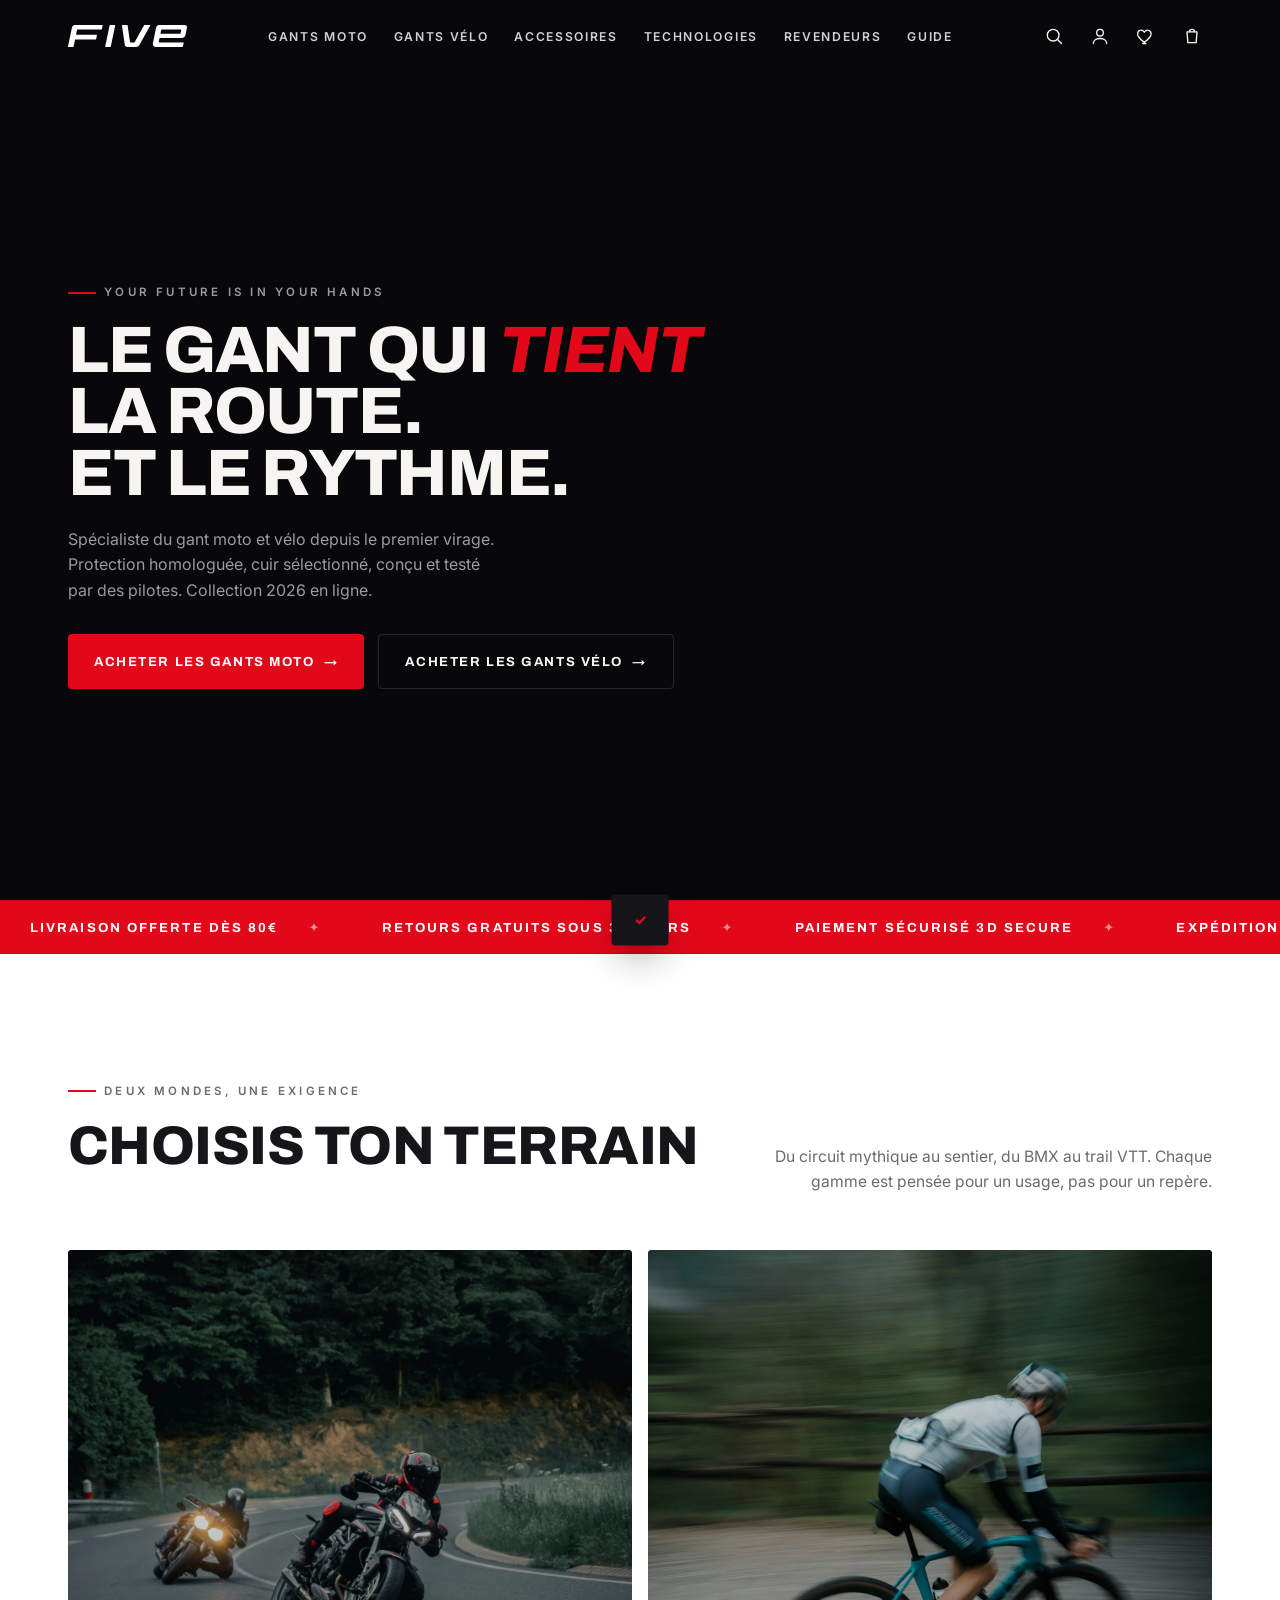
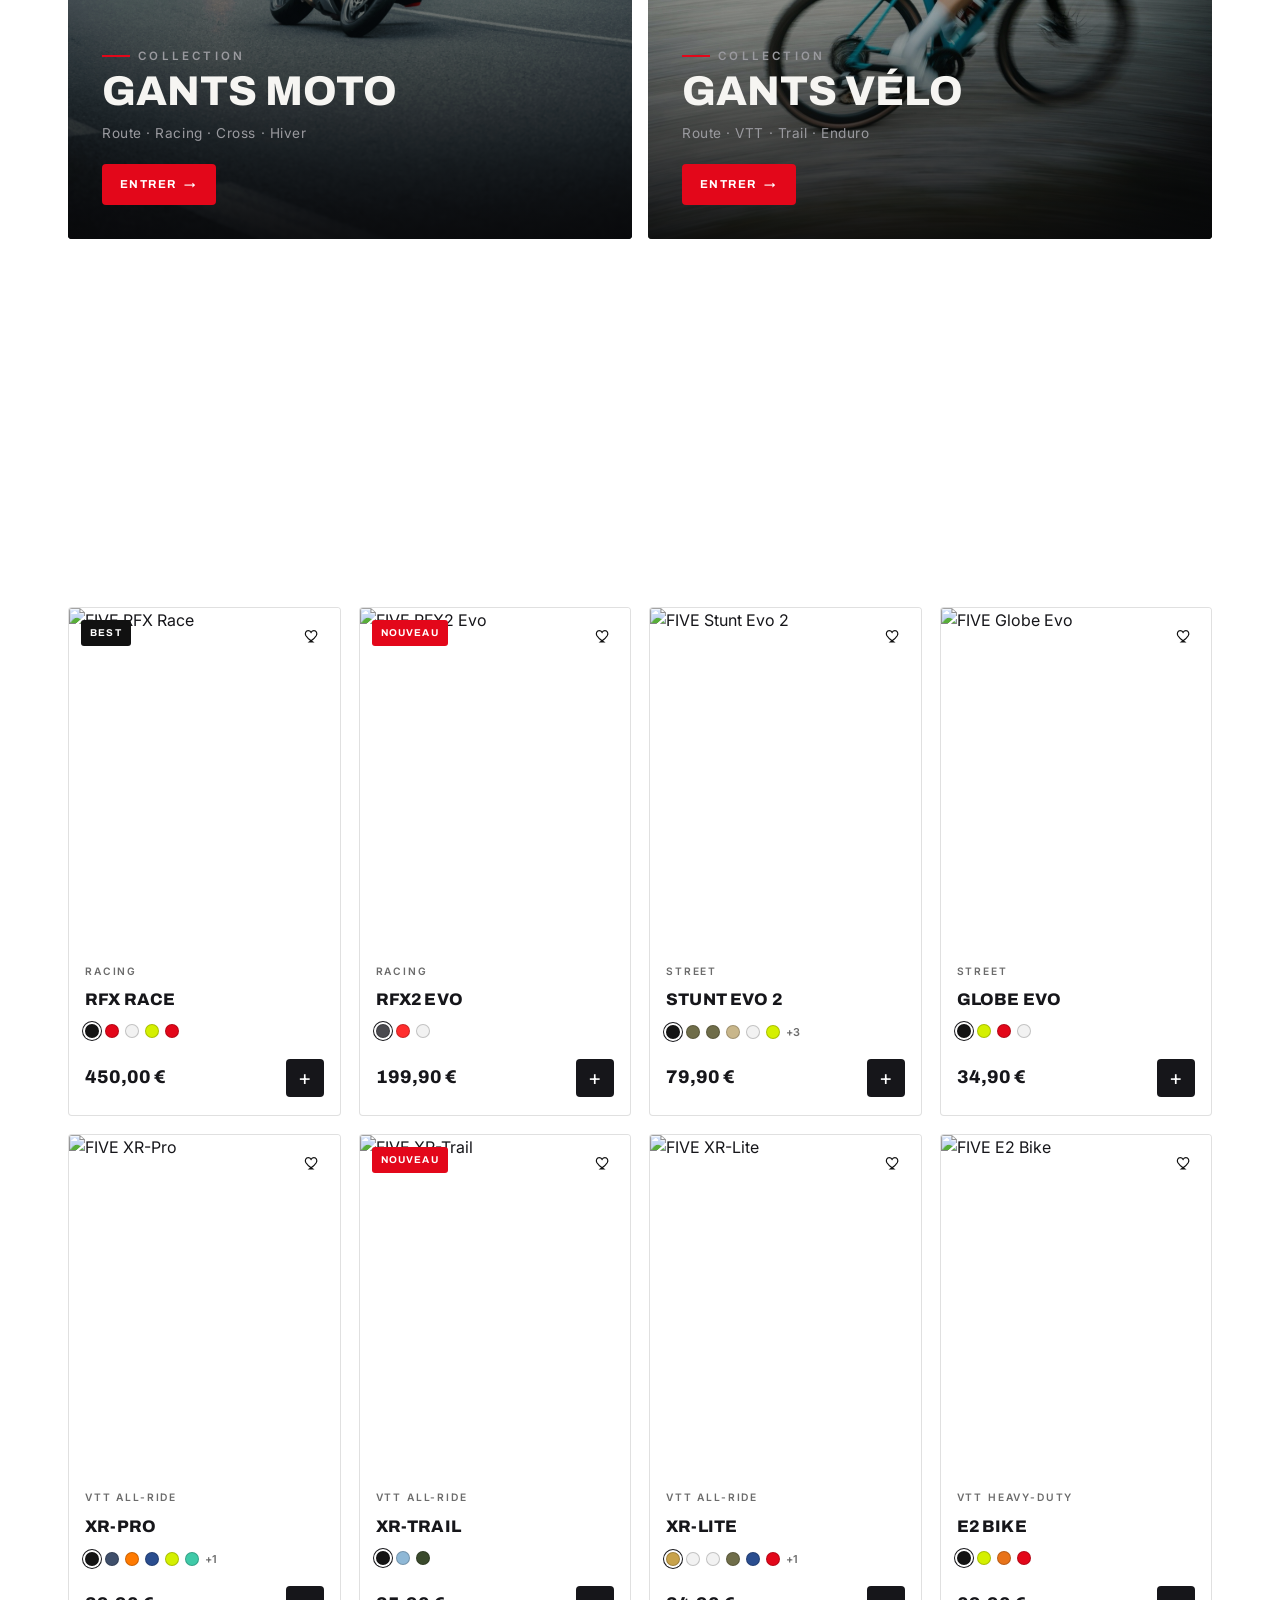
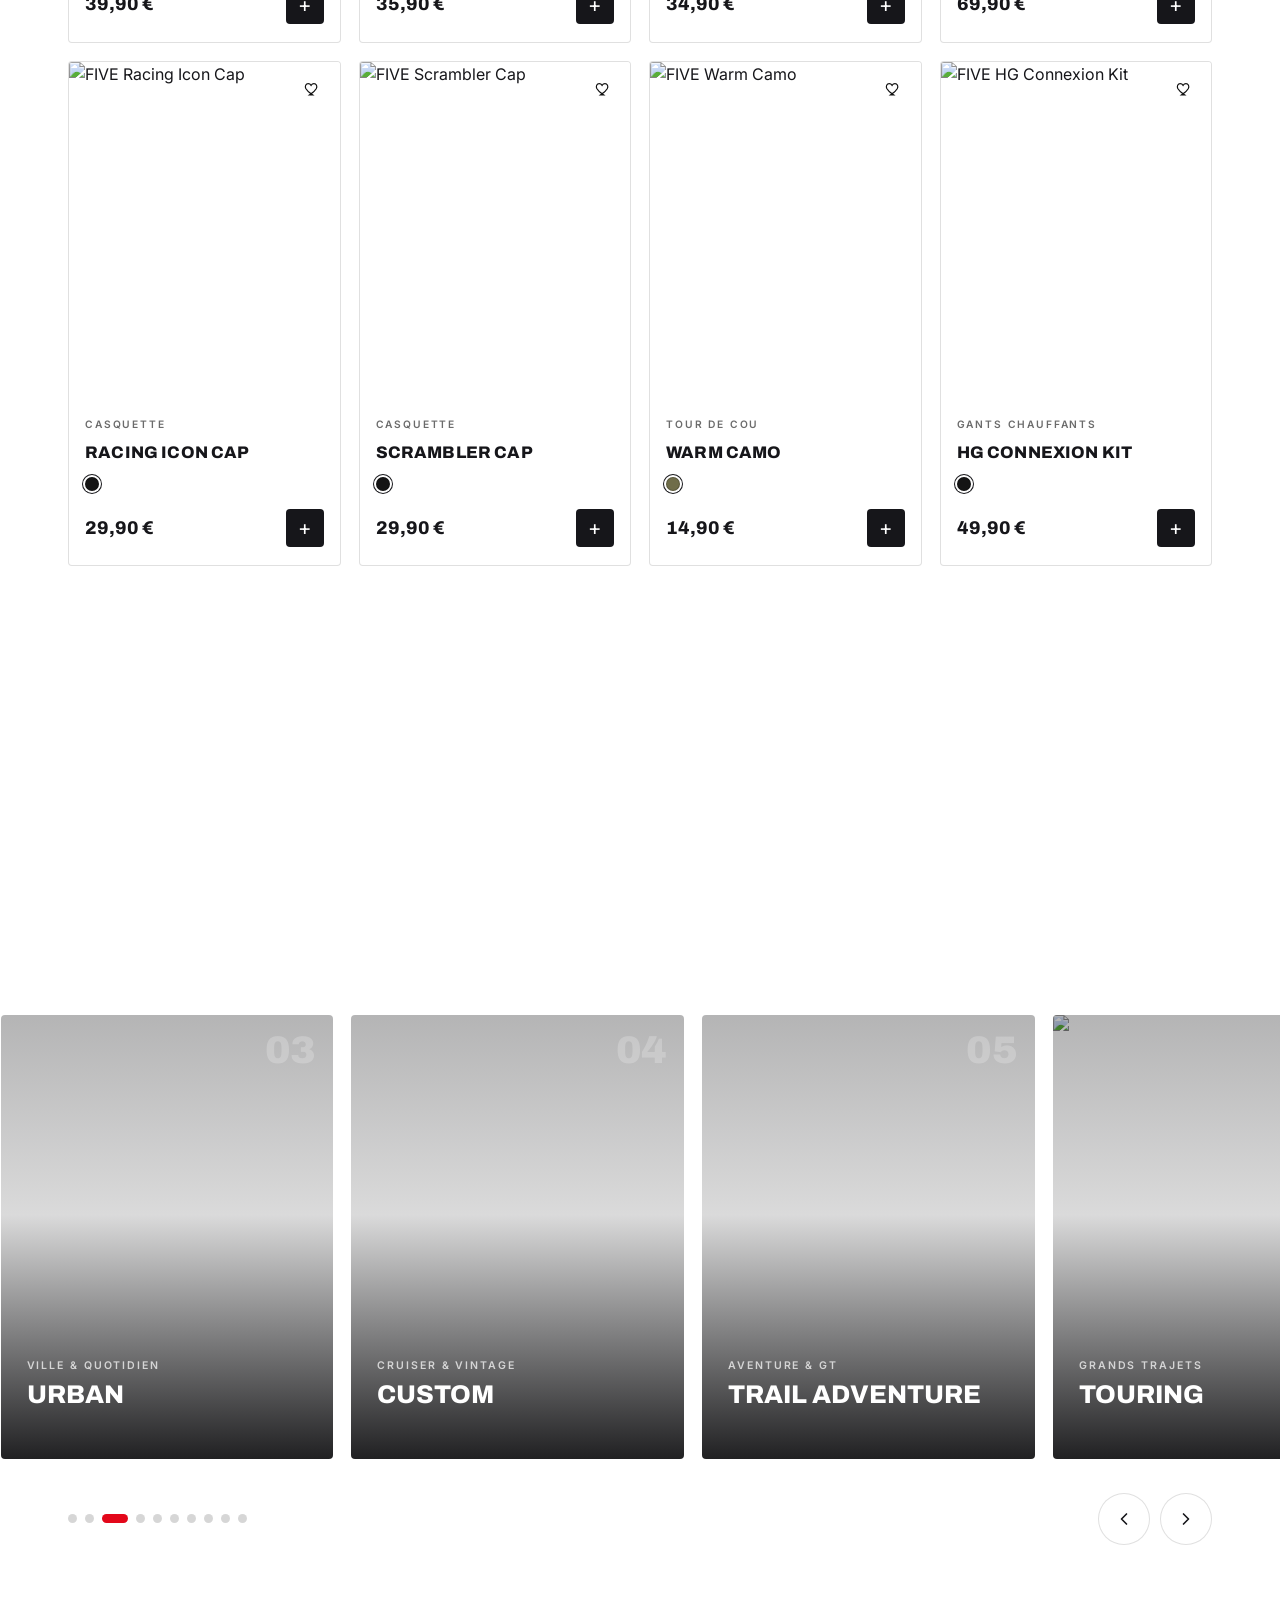
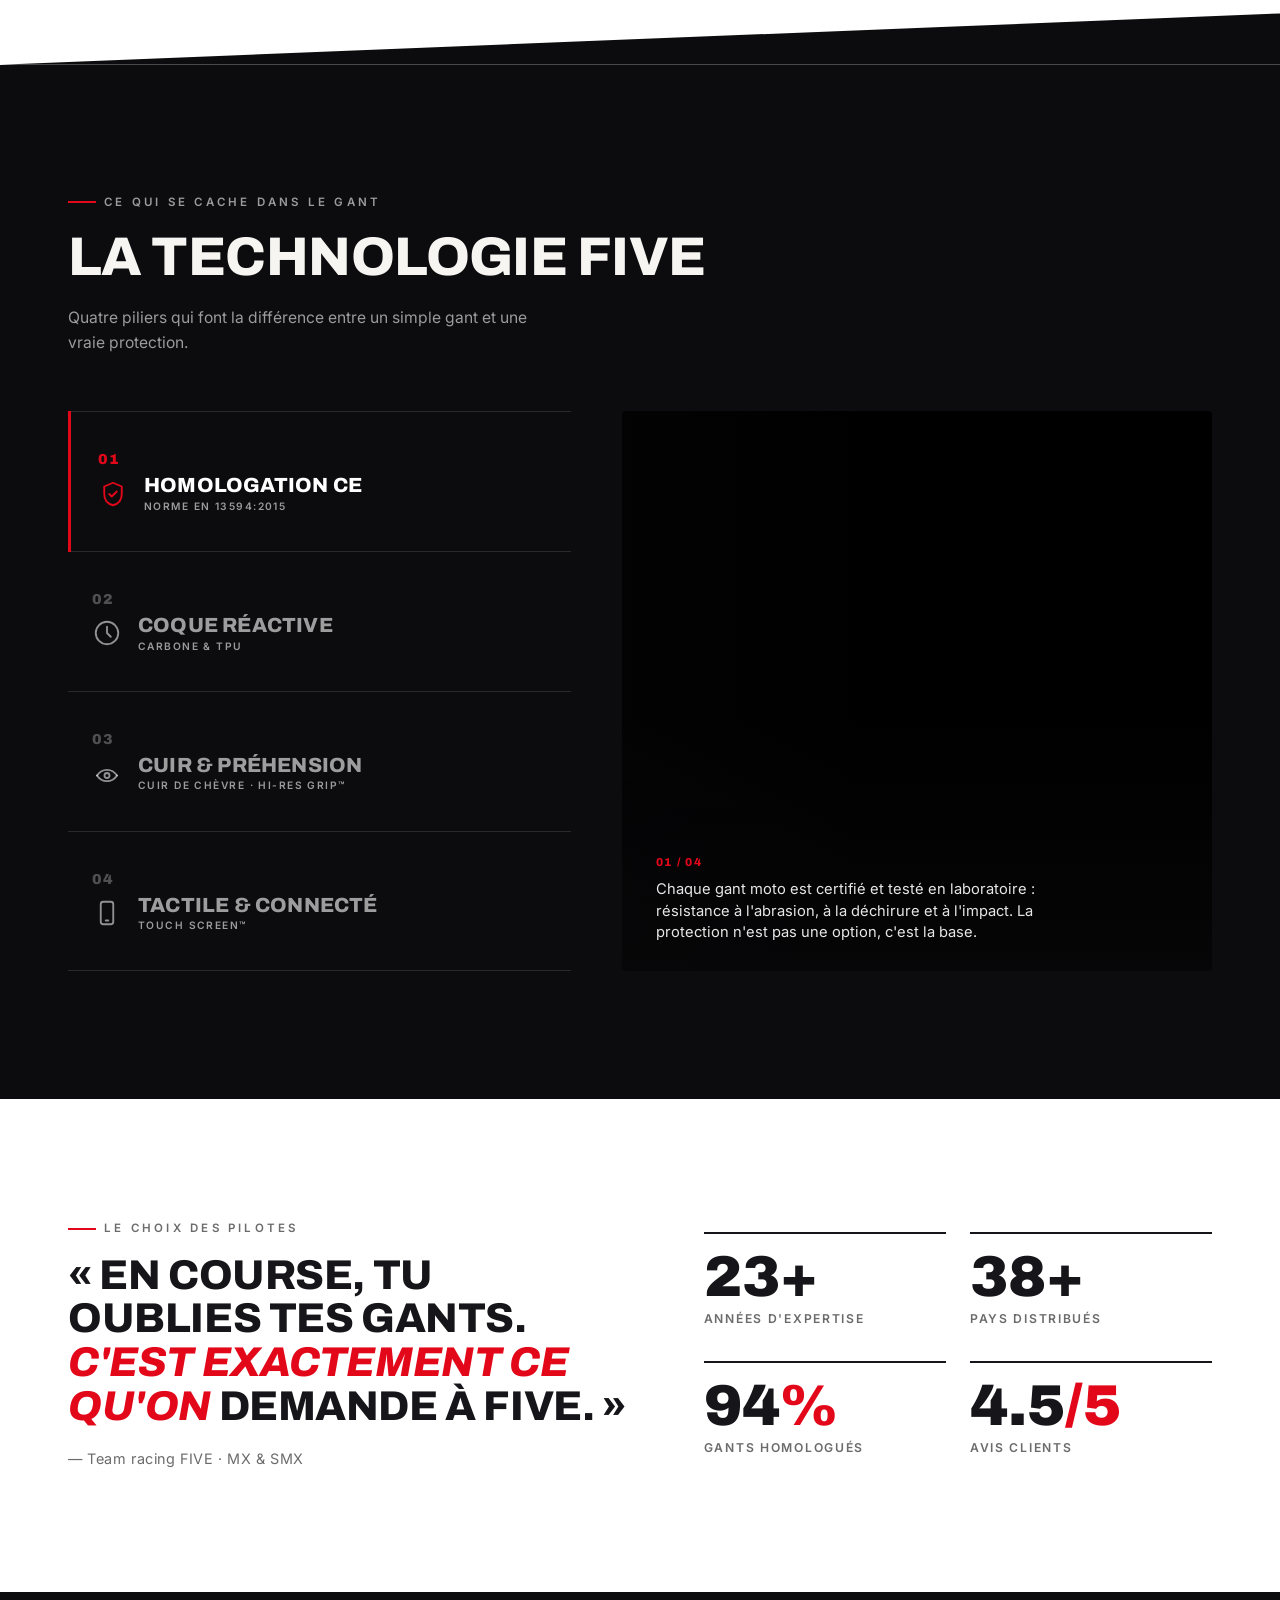
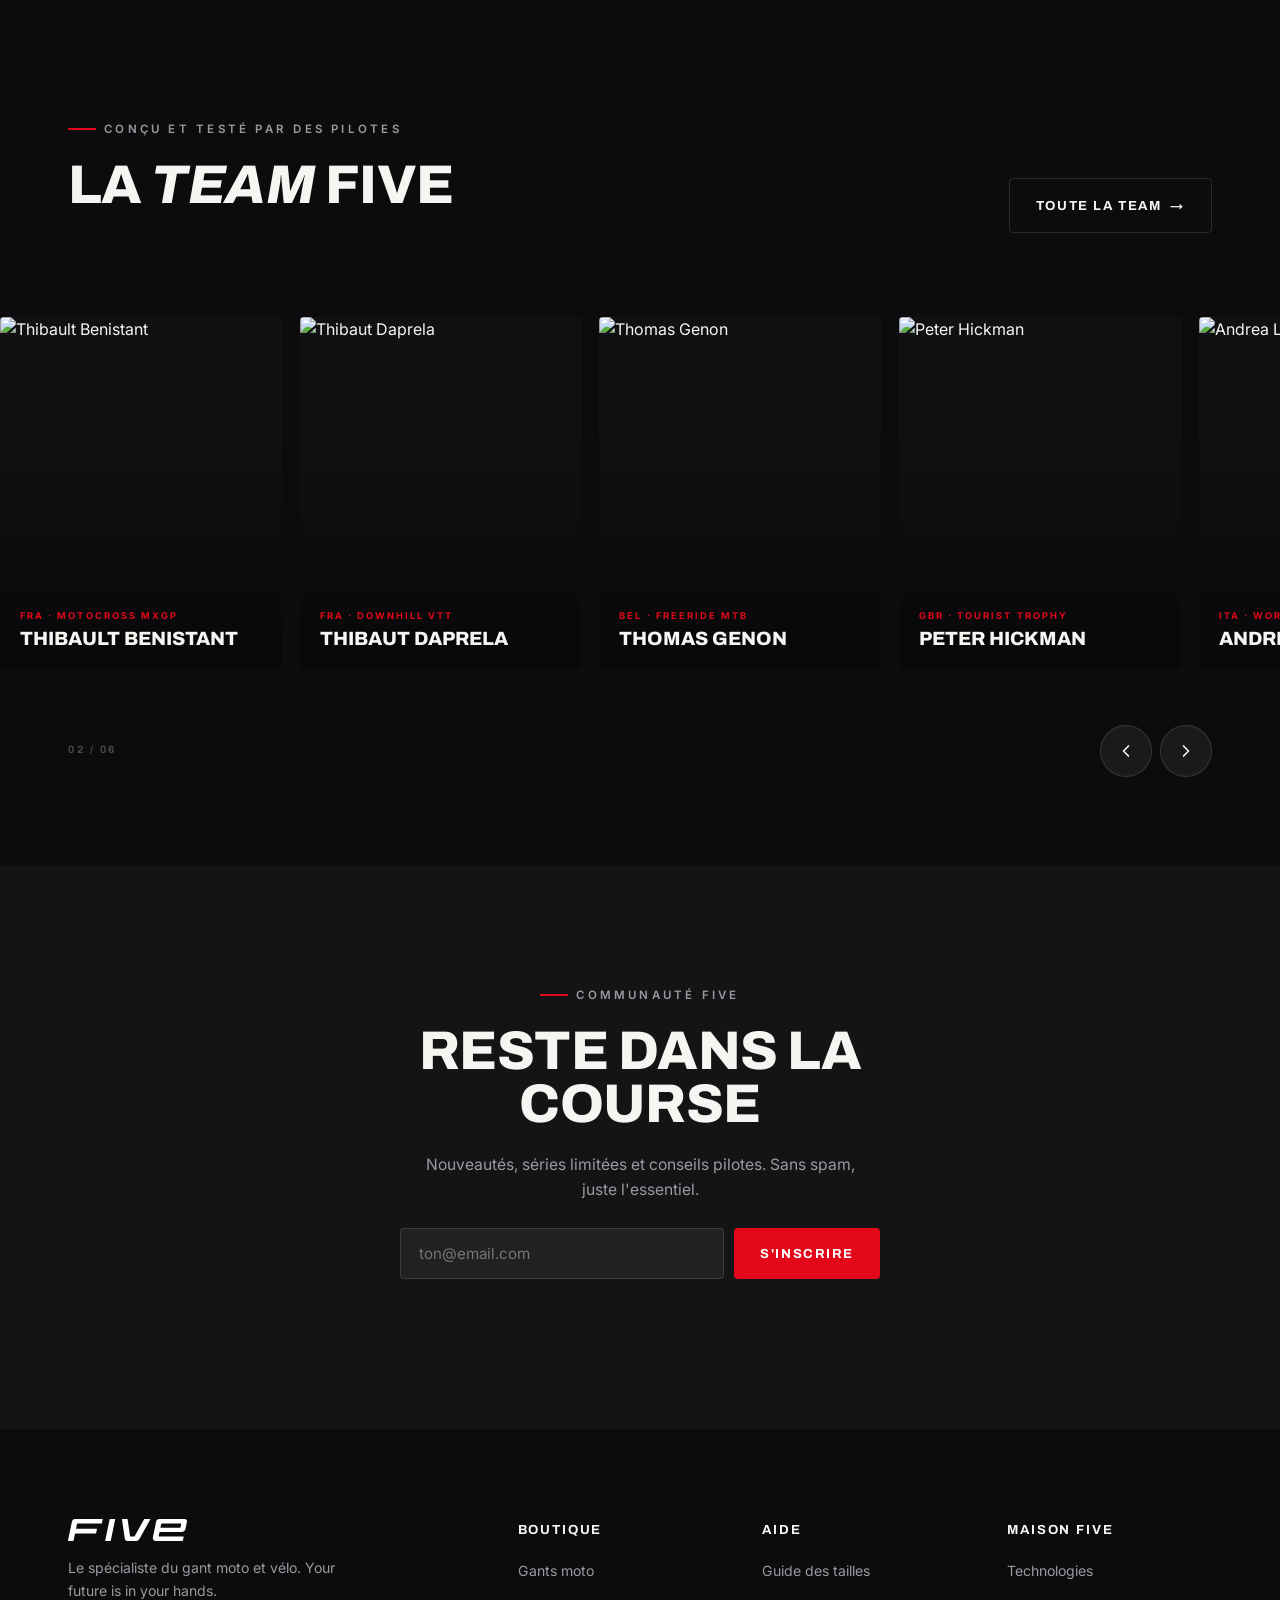
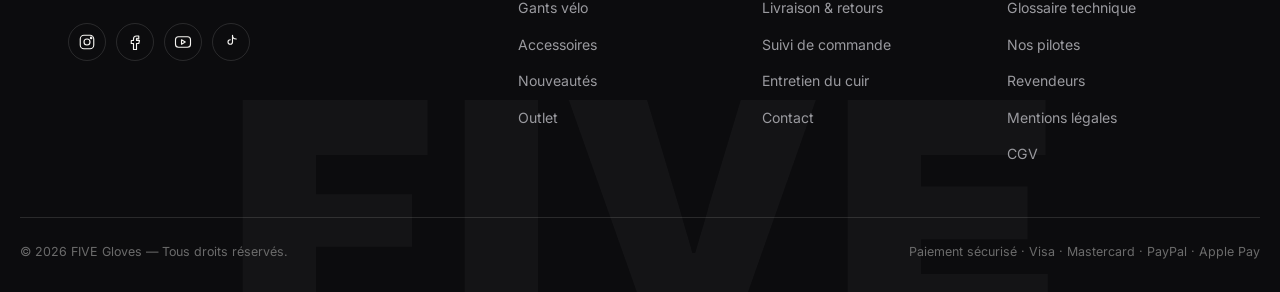
==== commit c1013166: "Pages nouveautés moto 2026 et glossaire technique - nouveautes-2026.html : refonte visuelle de l'art" ====
--- a/index.html
+++ b/index.html
@@ -122,7 +122,10 @@
             <p class="overline overline--dark">En action depuis 2026</p>
             <h2 class="section-title">Nouveautés 2026</h2>
           </div>
-          <p class="section-desc section-desc--right">La sélection du moment. Filtre par usage, choisis ta couleur, ajoute au panier.</p>
+          <div>
+            <p class="section-desc section-desc--right">La sélection du moment. Filtre par usage, choisis ta couleur, ajoute au panier.</p>
+            <p class="section-desc section-desc--right" style="margin-top:14px"><a href="nouveautes-2026.html" class="btn btn--mini btn--dark">Zoom sur les nouveaux gants moto <span class="arrow">→</span></a></p>
+          </div>
         </header>
 
         <div class="filters reveal" role="tablist" aria-label="Filtrer les produits">
@@ -258,7 +261,7 @@
 
       <nav class="footer__col" aria-label="Boutique">
         <h4>Boutique</h4>
-        <ul><li><a href="#">Gants moto</a></li><li><a href="#">Gants vélo</a></li><li><a href="#">Accessoires</a></li><li><a href="#">Nouveautés</a></li><li><a href="#">Outlet</a></li></ul>
+        <ul><li><a href="#">Gants moto</a></li><li><a href="#">Gants vélo</a></li><li><a href="#">Accessoires</a></li><li><a href="nouveautes-2026.html">Nouveautés</a></li><li><a href="#">Outlet</a></li></ul>
       </nav>
       <nav class="footer__col" aria-label="Aide">
         <h4>Aide</h4>
@@ -266,7 +269,7 @@
       </nav>
       <nav class="footer__col" aria-label="Maison Five">
         <h4>Maison Five</h4>
-        <ul><li><a href="#">Technologies</a></li><li><a href="team.html">Nos pilotes</a></li><li><a href="#">Revendeurs</a></li><li><a href="#">Mentions légales</a></li><li><a href="#">CGV</a></li></ul>
+        <ul><li><a href="#">Technologies</a></li><li><a href="glossaire.html">Glossaire technique</a></li><li><a href="team.html">Nos pilotes</a></li><li><a href="#">Revendeurs</a></li><li><a href="#">Mentions légales</a></li><li><a href="#">CGV</a></li></ul>
       </nav>
     </div>
     <div class="container footer__bottom">
--- a/assets/css/styles.css
+++ b/assets/css/styles.css
@@ -152,6 +152,9 @@
 .nav__list a:hover { opacity: 1; }
 .nav__list a:hover::after { transform: scaleX(1); }
 
+/* Accordéon mobile des sous-menus (construit par nav.js), masqué sur desktop */
+.nav-toggle, .nav-sub { display: none; }
+
 .header__actions { display: flex; align-items: center; gap: 6px; }
 .icon-btn {
   width: 40px; height: 40px; display: grid; place-items: center; border-radius: 50%;
@@ -519,12 +522,47 @@
     position: fixed; inset: 0 0 0 auto; width: min(80vw, 340px);
     background: var(--black-soft); border-left: 1px solid var(--line-dark);
     transform: translateX(100%); transition: transform .4s var(--ease);
-    display: flex; align-items: center; padding: 80px 36px; z-index: 90;
+    display: flex; align-items: stretch; padding: 90px 28px 40px; z-index: 90;
+    overflow-y: auto;
   }
   .nav.is-open { transform: translateX(0); }
-  .nav__list { flex-direction: column; gap: 22px; }
+  .nav__list { flex-direction: column; gap: 6px; width: 100%; }
   .nav__list a { font-size: 1rem; }
   .burger { display: flex; }
+
+  /* Éléments avec sous-menu : ligne (lien + chevron) + panneau dépliant en dessous */
+  .nav-item--has-sub {
+    display: grid; grid-template-columns: 1fr auto; align-items: center;
+    border-bottom: 1px solid var(--line-dark);
+  }
+  .nav-item--has-sub > a { grid-column: 1; grid-row: 1; padding-block: 14px; }
+  .nav-item--has-sub > a::after { display: none; }  /* pas de soulignement dans le tiroir */
+
+  .nav-toggle {
+    grid-column: 2; grid-row: 1; display: flex; align-items: center; justify-content: center;
+    width: 34px; height: 34px; color: rgba(255,255,255,.6);
+  }
+  .nav-toggle svg { width: 18px; height: 18px; fill: none; stroke: currentColor; stroke-width: 2; stroke-linecap: round; stroke-linejoin: round; transition: transform .3s var(--ease); }
+  .nav-item--has-sub.is-open .nav-toggle { color: var(--red); }
+  .nav-item--has-sub.is-open .nav-toggle svg { transform: rotate(180deg); }
+
+  .nav-sub {
+    grid-column: 1 / -1; grid-row: 2; display: grid;
+    grid-template-rows: 0fr; transition: grid-template-rows .35s var(--ease);
+  }
+  .nav-sub__inner { overflow: hidden; min-height: 0; }
+  .nav-item--has-sub.is-open .nav-sub { grid-template-rows: 1fr; }
+
+  .nav-sub__group { padding: 4px 0 14px; }
+  .nav-sub__title {
+    font-size: .62rem; font-weight: 700; letter-spacing: .18em; text-transform: uppercase;
+    color: var(--red); margin-bottom: 8px;
+  }
+  .nav-sub__group ul { display: flex; flex-direction: column; }
+  .nav-sub__group a {
+    display: block; padding: 7px 0; font-size: .88rem; color: rgba(255,255,255,.68);
+  }
+  .nav-sub__group a:hover { color: #fff; }
   .terrain__grid { flex-direction: column; height: auto; }
   .terrain-card { aspect-ratio: 4 / 3; flex: 0 0 auto; }
   /* pas de split au tactile : tout reste lisible */
@@ -1075,6 +1113,7 @@
   scroll-snap-align: start; overflow: hidden; border-radius: var(--radius);
   background: #111113; display: flex; align-items: flex-end; isolation: isolate;
 }
+.team-card__media-link { display: contents; }
 .team-card__img {
   position: absolute; inset: 0; z-index: 0; width: 100%; height: 100%;
   object-fit: cover; object-position: center 18%; transition: transform .8s var(--ease);
@@ -1096,8 +1135,9 @@
 }
 .team-card__name {
   display: block; font-family: var(--font-display); font-weight: 800; font-size: 1.2rem;
-  text-transform: uppercase; color: var(--white); line-height: 1;
-}
+  text-transform: uppercase; color: var(--white); line-height: 1; transition: color .2s;
+}
+.team-card__name:hover { color: var(--red); }
 
 .team-card__reveal {
   max-height: 0; opacity: 0; overflow: hidden; margin-top: 0;
@@ -1231,6 +1271,7 @@
 .tpg-card.is-in { animation: tpgIn .55s var(--ease) both; animation-delay: calc(var(--i, 0) * 45ms); }
 @keyframes tpgIn { from { opacity: 0; transform: translateY(18px); } to { opacity: 1; transform: none; } }
 
+.tpg-card__media-link { display: contents; }
 .tpg-card__img {
   position: absolute; inset: 0; z-index: 0; width: 100%; height: 100%;
   object-fit: cover; object-position: center 22%;
@@ -1254,7 +1295,8 @@
 
 .tpg-card__content { position: relative; z-index: 2; width: 100%; padding: clamp(18px, 2vw, 24px); }
 .tpg-card__tag { display: block; font-size: .58rem; font-weight: 700; letter-spacing: .2em; text-transform: uppercase; color: var(--red); margin-bottom: 6px; }
-.tpg-card__name { display: block; font-family: var(--font-display); font-weight: 800; text-transform: uppercase; font-size: clamp(1.2rem, 1.5vw, 1.55rem); line-height: 1; color: #fff; }
+.tpg-card__name { display: block; font-family: var(--font-display); font-weight: 800; text-transform: uppercase; font-size: clamp(1.2rem, 1.5vw, 1.55rem); line-height: 1; color: #fff; transition: color .2s; }
+.tpg-card__name:hover { color: var(--red); }
 
 .tpg-card__reveal {
   max-height: 0; opacity: 0; overflow: hidden; margin-top: 0;
@@ -1363,7 +1405,7 @@
 .co-confirm__lead { color: var(--muted-dark); max-width: 48ch; margin: 0 auto; }
 .co-confirm__total { font-family: var(--font-display); font-weight: 800; font-size: 1.2rem; margin: 18px 0 26px; }
 .co-confirm__actions { display: flex; gap: 12px; justify-content: center; flex-wrap: wrap; }
-.btn--ghost-dark { --fg: var(--ink); border-color: var(--line-light); }
+.btn--ghost-dark { --bg: transparent; --fg: var(--ink); border-color: var(--line-light); }
 .btn--ghost-dark:hover { --bg: rgba(0,0,0,.05); border-color: var(--ink); }
 
 .co-empty { text-align: center; padding: clamp(50px, 10vw, 120px) 0; display: flex; flex-direction: column; align-items: center; gap: 12px; }
@@ -1761,3 +1803,688 @@
 @media (prefers-reduced-motion: reduce) {
   .sg-backdrop, .sg-panel { animation: none; }
 }
+
+/* ============================================================
+   FICHE PILOTE (pilote.html)
+   ============================================================ */
+.rp-hero {
+  position: relative; overflow: hidden; background: #0c0c0e;
+  min-height: clamp(440px, 66vh, 660px);
+  display: flex; padding-top: var(--header-h);
+}
+.rp-hero__bg { position: absolute; inset: 0; z-index: 0; width: 100%; height: 100%; object-fit: cover; object-position: center 18%; }
+.rp-hero__veil {
+  position: absolute; inset: 0; z-index: 1;
+  background:
+    linear-gradient(90deg, rgba(8,8,10,.86) 0%, rgba(8,8,10,.4) 55%, rgba(8,8,10,.1) 100%),
+    linear-gradient(0deg, rgba(8,8,10,.95) 0%, transparent 55%);
+}
+.rp-hero__inner { position: relative; z-index: 2; width: 100%; display: flex; flex-direction: column; justify-content: flex-end; padding-block: clamp(22px, 3vw, 38px) clamp(34px, 5vw, 60px); }
+.rp-hero__bottom { margin-top: clamp(40px, 12vw, 140px); }
+.rp-hero .overline { color: rgba(255,255,255,.8); }
+.rp-hero__title {
+  font-family: var(--font-display); font-weight: 900; text-transform: uppercase;
+  font-size: clamp(2.4rem, 7vw, 5.2rem); line-height: .95; letter-spacing: -.02em;
+  color: #fff; margin: 10px 0 16px;
+}
+.rp-hero__badge {
+  display: inline-block; font-family: var(--font-display); font-weight: 700; font-size: .7rem;
+  letter-spacing: .12em; text-transform: uppercase; color: #fff; background: var(--red);
+  padding: 7px 14px; border-radius: 40px;
+}
+
+/* --- corps --- */
+.rp-body { background: var(--black-soft); padding: clamp(44px, 6vw, 80px) 0; }
+.rp-layout { display: grid; grid-template-columns: 1fr 340px; gap: clamp(30px, 4vw, 64px); align-items: start; }
+.rp-main { color: rgba(255,255,255,.85); }
+.rp-intro { font-size: 1.05rem; color: rgba(255,255,255,.72); max-width: 62ch; margin-bottom: clamp(30px, 4vw, 48px); }
+.rp-section-title { margin-bottom: 22px; }
+
+.rp-achievements { display: flex; flex-direction: column; gap: 14px; }
+.rp-achievements li {
+  position: relative; padding-left: 26px; font-size: .98rem; line-height: 1.55; color: rgba(255,255,255,.85);
+}
+.rp-achievements li::before {
+  content: ""; position: absolute; left: 0; top: .5em;
+  width: 8px; height: 8px; background: var(--red); border-radius: 1px; transform: rotate(45deg);
+}
+
+/* --- panneau latéral (palmarès) --- */
+.rp-side { position: sticky; top: calc(var(--header-h) + 20px); }
+
+/* ============================================================
+   SPOTLIGHT GANT — grande mise en avant produit, pleine largeur
+   ============================================================ */
+.rp-spot { position: relative; background: var(--black-soft); padding: clamp(56px, 8vw, 110px) 0; overflow: hidden; }
+.rp-spot__inner {
+  display: grid; grid-template-columns: 1.05fr .95fr; gap: clamp(40px, 6vw, 90px);
+  align-items: center;
+}
+.rp-spot__inner--fallback { grid-template-columns: 1fr; max-width: 640px; }
+
+/* --- média : grande photo sur fond clair + halo --- */
+.rp-spot__media { position: relative; }
+.rp-spot__glow {
+  position: absolute; inset: -15%; z-index: 0; pointer-events: none;
+  background: radial-gradient(circle at 50% 45%, rgba(227,7,26,.32), transparent 62%);
+  filter: blur(50px);
+}
+.rp-spot__main {
+  position: relative; z-index: 1; display: block; aspect-ratio: 1/1; max-width: 480px; margin-inline: auto;
+  background: #f6f5f2; border-radius: var(--radius); overflow: hidden;
+  box-shadow: 0 50px 90px -36px rgba(0,0,0,.65);
+}
+.rp-spot__main img { width: 100%; height: 100%; object-fit: contain; padding: 9%; transition: transform .5s var(--ease), opacity .25s ease; }
+.rp-spot__main:hover img { transform: scale(1.045); }
+.rp-spot__main img.is-swapping { opacity: .15; }
+
+.rp-spot__thumbs { position: relative; z-index: 1; display: flex; flex-wrap: wrap; justify-content: center; gap: 10px; margin-top: 18px; }
+.rp-glove-thumb {
+  width: 58px; height: 58px; padding: 6px; background: #f6f5f2;
+  border: 1px solid transparent; border-radius: 6px; overflow: hidden; transition: border-color .2s, transform .2s;
+}
+.rp-glove-thumb img { width: 100%; height: 100%; object-fit: contain; }
+.rp-glove-thumb:hover { transform: translateY(-2px); }
+.rp-glove-thumb.is-active { border-color: var(--red); }
+
+/* --- infos --- */
+.rp-spot__info { position: relative; z-index: 1; }
+.rp-spot__name {
+  font-family: var(--font-display); font-weight: 900; text-transform: uppercase;
+  font-size: clamp(2.1rem, 4.4vw, 3.4rem); line-height: .96; letter-spacing: -.01em;
+  color: #fff; margin: 10px 0 14px;
+}
+.rp-spot__name a { transition: color .2s; }
+.rp-spot__name a:hover { color: var(--red); }
+.rp-spot__price { font-family: var(--font-display); font-weight: 800; font-size: 1.7rem; color: var(--red); margin-bottom: 26px; }
+.rp-spot__specs { margin-bottom: 30px; }
+.rp-spot .spec { color: var(--ink); }
+.rp-spot__fallback { font-size: .95rem; color: rgba(255,255,255,.6); max-width: 52ch; margin-bottom: 26px; line-height: 1.6; }
+.rp-spot__actions { display: flex; gap: 14px; flex-wrap: wrap; }
+
+.rp-socials { display: flex; flex-direction: column; gap: 10px; margin-bottom: 18px; }
+.rp-social {
+  display: flex; align-items: center; gap: 10px; padding: 12px 16px;
+  border: 1px solid var(--line-dark); border-radius: 40px; color: #fff;
+  font-weight: 600; font-size: .85rem; transition: background .2s, border-color .2s;
+}
+.rp-social:hover { background: var(--red); border-color: var(--red); }
+.rp-social svg { width: 16px; height: 16px; fill: none; stroke: currentColor; stroke-width: 1.7; stroke-linecap: round; stroke-linejoin: round; }
+
+.rp-back { display: inline-block; font-size: .85rem; color: rgba(255,255,255,.5); transition: color .2s; }
+.rp-back:hover { color: #fff; }
+
+/* --- galerie photos secondaires : grand format, sur une ligne, ouvrables --- */
+.rp-gallery { background: #141417; padding: clamp(20px, 7vw, 90px) 0; overflow: hidden; }
+.rp-gallery__head { margin-bottom: clamp(24px, 3.5vw, 42px); align-items: flex-end; }
+.rp-gallery__arrows { display: flex; gap: 10px; flex-shrink: 0; }
+
+/* bande horizontale pleine largeur (défilement + snap), même principe que .team-track */
+.rp-gallery__strip {
+  display: flex; gap: clamp(12px, 1.4vw, 22px);
+  overflow-x: auto; scroll-snap-type: x mandatory; scrollbar-width: none;
+  padding-left: max(var(--gutter), calc((100vw - 1240px) / 2 + var(--gutter)));
+  padding-right: var(--gutter); padding-block: 6px;
+}
+.rp-gallery__strip::-webkit-scrollbar { display: none; }
+
+.rp-gallery__item {
+  position: relative; flex: 0 0 clamp(280px, 46vw, 620px); aspect-ratio: 3 / 2;
+  scroll-snap-align: start; overflow: hidden; border-radius: var(--radius);
+  border: 0; padding: 0; background: var(--black-soft); cursor: pointer; opacity: 0;
+  box-shadow: 0 40px 80px -40px rgba(0,0,0,.7);
+}
+.rp-gallery__item img { width: 100%; height: 100%; object-fit: cover; display: block; transition: transform .8s var(--ease); }
+.rp-gallery__item:hover img, .rp-gallery__item:focus-visible img { transform: scale(1.06); }
+.rp-gallery__item.is-in { animation: tpgIn .6s var(--ease) both; animation-delay: calc(var(--i, 0) * 70ms); }
+.rp-gallery__expand {
+  position: absolute; top: 14px; right: 14px; z-index: 2; width: 40px; height: 40px;
+  display: grid; place-items: center; border-radius: 50%; color: #fff;
+  background: rgba(12,12,14,.55); backdrop-filter: blur(6px);
+  opacity: 0; transform: scale(.85); transition: opacity .3s var(--ease), transform .3s var(--ease), background .2s;
+}
+.rp-gallery__item:hover .rp-gallery__expand, .rp-gallery__item:focus-visible .rp-gallery__expand { opacity: 1; transform: scale(1); }
+.rp-gallery__expand svg { width: 18px; height: 18px; fill: none; stroke: currentColor; stroke-width: 2; stroke-linecap: round; stroke-linejoin: round; }
+
+/* --- lightbox : visionneuse plein écran --- */
+.lightbox { position: fixed; inset: 0; z-index: 300; visibility: hidden; }
+.lightbox.is-open { visibility: visible; }
+.lightbox__backdrop { position: absolute; inset: 0; background: rgba(6,6,8,.92); opacity: 0; transition: opacity .35s var(--ease); backdrop-filter: blur(6px); }
+.lightbox.is-open .lightbox__backdrop { opacity: 1; }
+.lightbox__stage { position: absolute; inset: 0; z-index: 1; margin: 0; display: grid; place-items: center; padding: clamp(56px, 8vw, 96px) clamp(64px, 9vw, 120px); pointer-events: none; }
+.lightbox__img {
+  max-width: 100%; max-height: 100%; width: auto; height: auto; object-fit: contain;
+  border-radius: var(--radius); box-shadow: 0 40px 120px -30px rgba(0,0,0,.85);
+  opacity: 0; transform: scale(.96); transition: opacity .4s var(--ease), transform .4s var(--ease);
+}
+.lightbox.is-open .lightbox__img { opacity: 1; transform: none; }
+.lightbox__img.is-loading { opacity: 0; }
+.lightbox__ctrl {
+  position: absolute; z-index: 2; display: grid; place-items: center; cursor: pointer;
+  border: 1px solid rgba(255,255,255,.2); background: rgba(255,255,255,.08); color: #fff;
+  border-radius: 50%; backdrop-filter: blur(6px); transition: background .2s, border-color .2s, transform .2s var(--ease);
+}
+.lightbox__ctrl:hover { background: var(--red); border-color: var(--red); }
+.lightbox__ctrl svg { fill: none; stroke: currentColor; stroke-width: 2; stroke-linecap: round; stroke-linejoin: round; }
+.lightbox__close { top: clamp(16px, 3vw, 28px); right: clamp(16px, 3vw, 28px); width: 48px; height: 48px; }
+.lightbox__close:active { transform: scale(.94); }
+.lightbox__close svg { width: 22px; height: 22px; }
+.lightbox__nav { top: 50%; transform: translateY(-50%); width: 54px; height: 54px; }
+.lightbox__nav:active { transform: translateY(-50%) scale(.94); }
+.lightbox__nav--prev { left: clamp(12px, 2.5vw, 32px); }
+.lightbox__nav--next { right: clamp(12px, 2.5vw, 32px); }
+.lightbox__nav svg { width: 26px; height: 26px; }
+.lightbox__count { position: absolute; z-index: 2; bottom: clamp(18px, 3vw, 30px); left: 50%; transform: translateX(-50%); color: rgba(255,255,255,.82); font-size: .85rem; font-weight: 600; letter-spacing: .05em; }
+
+/* --- autres pilotes --- */
+.rp-others { background: var(--black); padding: clamp(60px, 9vw, 110px) 0; }
+
+@media (max-width: 860px) {
+  .rp-layout { grid-template-columns: 1fr; }
+  .rp-side { position: static; }
+  .rp-spot__inner { grid-template-columns: 1fr; text-align: center; }
+  .rp-spot__specs { justify-content: center; }
+  .rp-spot__actions { justify-content: center; }
+}
+
+@media (max-width: 700px) {
+  .rp-gallery__arrows { display: none; }
+  .rp-gallery__item { flex-basis: 82vw; aspect-ratio: 4 / 3; }
+  .lightbox__stage { padding: 64px 12px; }
+  .lightbox__nav { width: 44px; height: 44px; }
+}
+
+@media (prefers-reduced-motion: reduce) {
+  .rp-gallery__item { opacity: 1; }
+}
+
+/* ============================================================
+   ZOOM NOUVEAUTÉS MOTO 2026  (nouveautes-2026.html)
+   ============================================================ */
+.page-zoom { background: var(--black); }
+.page-zoom [id] { scroll-margin-top: calc(var(--header-h) + 10px); }
+
+/* ---------- barre de progression ---------- */
+.zm-progress { position: fixed; inset: 0 0 auto 0; height: 3px; z-index: 150; background: rgba(255,255,255,.07); }
+.zm-progress span { display: block; height: 100%; width: 0; background: var(--red); }
+
+/* ============ HÉRO ============ */
+.zm-hero {
+  position: relative; overflow: hidden;
+  padding-top: calc(var(--header-h) + clamp(46px, 7vw, 96px));
+  background: radial-gradient(115% 80% at 50% -10%, #1e1e24 0%, #101014 45%, var(--black) 100%);
+}
+.zm-hero__grain {
+  position: absolute; inset: 0; pointer-events: none; opacity: .5;
+  background: repeating-linear-gradient(115deg, rgba(255,255,255,.022) 0 1px, transparent 1px 5px);
+}
+.zm-hero__inner { position: relative; z-index: 2; }
+.zm-hero__over { margin-bottom: 22px; }
+
+.zm-hero__title {
+  font-family: var(--font-display); font-weight: 900; text-transform: uppercase;
+  font-size: clamp(2.5rem, 8.4vw, 6.6rem); line-height: .88; letter-spacing: -.025em;
+  color: var(--white);
+}
+.zm-hero__title em { font-style: italic; color: var(--red); }
+
+.zm-hero__meta {
+  display: flex; flex-wrap: wrap; gap: 10px clamp(18px, 3vw, 40px);
+  margin-top: clamp(24px, 3.5vw, 40px); padding-top: 20px;
+  border-top: 1px solid var(--line-dark);
+  font-size: .74rem; letter-spacing: .16em; text-transform: uppercase; color: var(--muted-light);
+}
+.zm-hero__meta strong { color: var(--white); font-weight: 700; }
+
+/* bande de packshots */
+.zm-strip { position: relative; z-index: 1; margin-top: clamp(30px, 5vw, 60px); }
+.zm-strip__row {
+  display: flex; gap: clamp(8px, 1.4vw, 20px); align-items: flex-end;
+  width: 100%; max-width: 1440px; margin-inline: auto; padding-inline: var(--gutter);
+}
+.zm-strip__item {
+  position: relative; flex: 1 1 0; min-width: 0; aspect-ratio: 4 / 5;
+  border: 1px solid var(--line-dark); border-radius: 6px; overflow: hidden;
+  background: linear-gradient(160deg, #191920, #0c0c0f);
+  transform: translateY(var(--shift, 0px));
+}
+.zm-strip__item:nth-child(even) { margin-bottom: clamp(14px, 3vw, 46px); }
+.zm-strip__item img { width: 100%; height: 100%; object-fit: cover; opacity: .92; }
+.zm-strip__item--shot { background: linear-gradient(155deg, #f7f5f1, #e2ded2); border-color: rgba(255,255,255,.2); }
+.zm-strip__item--shot img { object-fit: contain; padding: 8%; mix-blend-mode: multiply; opacity: 1; }
+.zm-strip__item--shot figcaption { color: var(--ink); text-shadow: none; }
+.zm-strip__item figcaption {
+  position: absolute; left: 12px; bottom: 10px;
+  font-family: var(--font-display); font-weight: 700; font-size: .66rem;
+  letter-spacing: .18em; text-transform: uppercase; color: #fff;
+  text-shadow: 0 1px 10px rgba(0,0,0,.7);
+}
+
+.zm-hero__scroll {
+  display: block; text-align: center; padding: 22px 0 26px;
+  font-size: .64rem; letter-spacing: .3em; text-transform: uppercase; color: var(--muted-light);
+}
+
+/* ============ CHAPÔ + SOMMAIRE ============ */
+.zm-intro { background: var(--cream); color: var(--ink); padding: clamp(56px, 8vw, 110px) 0; }
+.zm-intro__grid {
+  display: grid; grid-template-columns: minmax(0, 1.35fr) minmax(0, .85fr);
+  gap: clamp(30px, 5vw, 70px); align-items: start;
+}
+.zm-lede {
+  font-family: var(--font-display); font-weight: 500;
+  font-size: clamp(1.08rem, 2.1vw, 1.6rem); line-height: 1.38; color: var(--ink);
+}
+.zm-drop {
+  float: left; font-weight: 900; font-size: 3.4em; line-height: .74;
+  color: var(--red); margin: .06em .1em 0 0;
+}
+.zm-intro__sub { margin-top: 22px; color: var(--muted-dark); max-width: 52ch; }
+
+.zm-toc { border-top: 2px solid var(--ink); padding-top: 16px; }
+.zm-toc__label {
+  font-size: .68rem; letter-spacing: .26em; text-transform: uppercase;
+  color: var(--muted-dark); margin-bottom: 8px;
+}
+.zm-toc__list { list-style: none; }
+.zm-toc__list a {
+  display: grid; grid-template-columns: 34px minmax(0, 1fr) auto;
+  grid-template-areas: "num name price" "num seg price";
+  align-items: baseline; gap: 3px 10px; padding: 14px 10px 14px 0;
+  border-bottom: 1px solid var(--line-light);
+  transition: padding .35s var(--ease), background .25s;
+}
+.zm-toc__list a:hover { padding-left: 12px; padding-right: 0; background: rgba(0,0,0,.04); }
+.zm-toc__num { grid-area: num; font-family: var(--font-display); font-weight: 800; font-size: .78rem; color: var(--red); }
+.zm-toc__name { grid-area: name; font-family: var(--font-display); font-weight: 800; font-size: 1.06rem; text-transform: uppercase; letter-spacing: -.01em; }
+.zm-toc__seg { grid-area: seg; font-size: .74rem; color: var(--muted-dark); }
+.zm-toc__price { grid-area: price; align-self: center; font-family: var(--font-display); font-weight: 700; font-size: .92rem; white-space: nowrap; }
+
+/* ============ RAIL LATÉRAL ============ */
+.zm-rail {
+  position: fixed; left: clamp(10px, 1.6vw, 24px); top: 50%; transform: translate(-14px, -50%);
+  z-index: 90; display: flex; flex-direction: column; gap: 4px;
+  padding: 10px 8px; border-radius: 999px;
+  background: rgba(12,12,14,.78); backdrop-filter: blur(12px);
+  border: 1px solid rgba(255,255,255,.14);
+  opacity: 0; pointer-events: none;
+  transition: opacity .4s var(--ease), transform .4s var(--ease);
+}
+.zm-rail.is-visible { opacity: 1; pointer-events: auto; transform: translate(0, -50%); }
+.zm-rail a {
+  display: flex; align-items: center; gap: 0; padding: 7px 9px; border-radius: 999px;
+  color: rgba(255,255,255,.55); transition: color .25s, background .25s;
+}
+.zm-rail a i {
+  font-style: normal; font-family: var(--font-display); font-weight: 800;
+  font-size: .68rem; letter-spacing: .06em;
+}
+.zm-rail a b {
+  max-width: 0; overflow: hidden; white-space: nowrap;
+  font-family: var(--font-display); font-weight: 700; font-size: .66rem;
+  letter-spacing: .14em; text-transform: uppercase;
+  transition: max-width .4s var(--ease), margin-left .4s var(--ease);
+}
+.zm-rail a:hover { color: #fff; background: rgba(255,255,255,.08); }
+.zm-rail a:hover b { max-width: 140px; margin-left: 9px; }
+.zm-rail a.is-active { color: #fff; background: var(--red); }
+.zm-rail a.is-active b { max-width: 140px; margin-left: 9px; }
+
+/* ============ SECTIONS MODÈLES ============ */
+.zm-model { position: relative; overflow: hidden; padding-top: clamp(64px, 9vw, 130px); }
+.zm-model--dark { background: var(--black); color: var(--white); }
+.zm-model--light { background: var(--cream); color: var(--ink); }
+
+.zm-model__ghost {
+  position: absolute; top: clamp(4px, 1vw, 18px); right: var(--gutter);
+  font-family: var(--font-display); font-weight: 900; font-size: clamp(8rem, 24vw, 22rem);
+  line-height: .72; color: transparent; pointer-events: none; user-select: none;
+  -webkit-text-stroke: 1px rgba(255,255,255,.08);
+}
+.zm-model--light .zm-model__ghost { -webkit-text-stroke-color: rgba(0,0,0,.09); }
+
+.zm-model__grid {
+  position: relative; z-index: 2;
+  display: grid; grid-template-columns: minmax(0, 1fr) minmax(0, 1.06fr);
+  gap: clamp(28px, 4.5vw, 78px); align-items: center;
+}
+.zm-model--flip .zm-model__visual { order: 2; }
+
+/* --- plaque visuelle --- */
+.zm-plate {
+  position: relative; aspect-ratio: 1 / 1; border-radius: 8px; overflow: hidden;
+  display: grid; place-items: center;
+}
+.zm-plate::before {
+  content: ""; position: absolute; inset: 0;
+  background: radial-gradient(58% 58% at 50% 46%, var(--glow), transparent 72%);
+}
+/* packshot sur fond blanc : plaque claire + fusion multiply pour effacer le cadre */
+.zm-plate--shot {
+  --glow: rgba(227,7,26,.10);
+  background: linear-gradient(150deg, #fbfaf7 0%, #eae6dc 58%, #ddd8ca 100%);
+  border: 1px solid rgba(0,0,0,.10);
+}
+.zm-plate--shot img { mix-blend-mode: multiply; }
+.zm-plate--shot::after {
+  content: ""; position: absolute; inset: 0; pointer-events: none;
+  box-shadow: inset 0 0 90px rgba(0,0,0,.10);
+}
+/* photo de détail plein cadre */
+.zm-plate--photo { --glow: rgba(227,7,26,.16); background: #101013; border: 1px solid var(--line-dark); }
+.zm-plate--photo img { width: 100%; height: 100%; object-fit: cover; }
+
+.zm-plate img {
+  position: relative; z-index: 1; width: 88%; height: 88%; object-fit: contain;
+  transition: transform .9s var(--ease), opacity .16s linear;
+}
+.zm-plate:hover img { transform: scale(1.06) rotate(-2deg); }
+.zm-plate--photo:hover img { transform: scale(1.05); }
+
+.zm-swatches { display: flex; gap: 9px; margin-top: 18px; }
+.zm-swatch {
+  width: 26px; height: 26px; border-radius: 50%; background: var(--sw, #333);
+  border: 1px solid rgba(255,255,255,.25); position: relative;
+  transition: transform .3s var(--ease);
+}
+.zm-model--light .zm-swatch { border-color: rgba(0,0,0,.22); }
+.zm-swatch:hover { transform: scale(1.12); }
+.zm-swatch.is-active::after {
+  content: ""; position: absolute; inset: -5px; border-radius: 50%;
+  border: 1px solid var(--red);
+}
+
+/* --- corps --- */
+.zm-model__index {
+  display: flex; align-items: center; gap: 12px;
+  font-size: .72rem; letter-spacing: .26em; text-transform: uppercase; color: var(--muted-light);
+}
+.zm-model--light .zm-model__index { color: var(--muted-dark); }
+.zm-model__index i {
+  font-style: normal; font-family: var(--font-display); font-weight: 900;
+  font-size: .95rem; color: var(--red); letter-spacing: 0;
+}
+.zm-model__name {
+  font-family: var(--font-display); font-weight: 900; text-transform: uppercase;
+  font-size: clamp(2.3rem, 5.6vw, 4.6rem); line-height: .9; letter-spacing: -.025em;
+  margin: .18em 0 .1em;
+}
+.zm-model__name em { font-style: italic; color: var(--red); }
+.zm-model__claim {
+  font-family: var(--font-display); font-weight: 500; font-style: italic;
+  font-size: clamp(1rem, 1.7vw, 1.25rem); color: var(--muted-light);
+}
+.zm-model--light .zm-model__claim { color: var(--muted-dark); }
+
+.zm-facts {
+  display: grid; grid-template-columns: repeat(auto-fit, minmax(120px, 1fr));
+  gap: 1px; margin: clamp(22px, 3vw, 34px) 0;
+  background: var(--line-dark);
+  border: 1px solid var(--line-dark);
+}
+.zm-model--light .zm-facts { background: var(--line-light); border-color: var(--line-light); }
+.zm-facts li { background: var(--black); padding: 14px 14px 16px; }
+.zm-model--light .zm-facts li { background: var(--cream); }
+.zm-facts span {
+  display: block; font-size: .62rem; letter-spacing: .2em; text-transform: uppercase;
+  color: var(--muted-light); margin-bottom: 6px;
+}
+.zm-model--light .zm-facts span { color: var(--muted-dark); }
+.zm-facts strong { font-family: var(--font-display); font-weight: 700; font-size: 1rem; }
+
+.zm-model__text { max-width: 56ch; color: var(--muted-light); }
+.zm-model--light .zm-model__text { color: #3c3c3c; }
+
+.zm-keys { margin: clamp(22px, 3vw, 32px) 0 0; border-top: 1px solid var(--line-dark); }
+.zm-model--light .zm-keys { border-top-color: var(--line-light); }
+.zm-keys li {
+  display: grid; grid-template-columns: 40px 1fr; gap: 14px; align-items: baseline;
+  padding: 12px 0; border-bottom: 1px solid var(--line-dark);
+  transition: padding-left .35s var(--ease);
+}
+.zm-model--light .zm-keys li { border-bottom-color: var(--line-light); }
+.zm-keys li:hover { padding-left: 8px; }
+.zm-keys i {
+  font-style: normal; font-family: var(--font-display); font-weight: 800;
+  font-size: .72rem; letter-spacing: .1em; color: var(--red);
+}
+.zm-keys p { font-size: .94rem; line-height: 1.5; }
+
+.zm-model__cta { margin-top: clamp(24px, 3.5vw, 36px); }
+
+/* --- bande de détails --- */
+.zm-focus { position: relative; z-index: 2; margin-top: clamp(40px, 6vw, 80px); padding-bottom: clamp(52px, 8vw, 100px); }
+.zm-focus__track {
+  display: flex; gap: clamp(9px, 1.4vw, 18px);
+  overflow-x: auto; scroll-snap-type: x mandatory; scrollbar-width: none;
+  padding-inline: var(--gutter); padding-bottom: 4px;
+}
+.zm-focus__track::-webkit-scrollbar { display: none; }
+.zm-focus figure {
+  position: relative; flex: 0 0 clamp(210px, 25vw, 330px); scroll-snap-align: start;
+  aspect-ratio: 4 / 5; border-radius: 6px; overflow: hidden; background: #141417;
+}
+.zm-focus figure img { width: 100%; height: 100%; object-fit: cover; transition: transform 1s var(--ease); }
+.zm-focus figure:hover img { transform: scale(1.07); }
+.zm-focus figcaption {
+  position: absolute; left: 12px; right: 12px; bottom: 11px;
+  font-family: var(--font-display); font-weight: 700; font-size: .64rem;
+  letter-spacing: .18em; text-transform: uppercase; color: #fff;
+  text-shadow: 0 1px 10px rgba(0,0,0,.8);
+}
+
+/* ============ COMPARATIF ============ */
+.zm-compare { background: var(--black-soft); padding: clamp(60px, 9vw, 120px) 0; }
+.zm-compare__grid { display: grid; grid-template-columns: repeat(auto-fit, minmax(230px, 1fr)); gap: clamp(12px, 1.6vw, 20px); }
+.zm-cc {
+  position: relative; display: block; padding: 22px 20px 24px;
+  background: var(--black-card); border: 1px solid var(--line-dark); border-radius: 6px;
+  transition: transform .4s var(--ease), border-color .3s, background .3s;
+}
+.zm-cc::before {
+  content: ""; position: absolute; inset: -1px -1px auto -1px; height: 3px;
+  background: var(--red); border-radius: 6px 6px 0 0;
+  transform: scaleX(0); transform-origin: left; transition: transform .45s var(--ease);
+}
+.zm-cc:hover { transform: translateY(-6px); border-color: rgba(255,255,255,.24); background: #1f1f24; }
+.zm-cc:hover::before { transform: scaleX(1); }
+.zm-cc__num {
+  position: absolute; top: 16px; right: 18px;
+  font-family: var(--font-display); font-weight: 900; font-size: 1.5rem;
+  color: transparent; -webkit-text-stroke: 1px rgba(255,255,255,.22);
+}
+.zm-cc img {
+  width: 100%; aspect-ratio: 4 / 3; object-fit: contain; margin-bottom: 14px;
+  border-radius: 4px; background: linear-gradient(155deg, #f7f5f1, #e4e0d5); padding: 5%;
+}
+.zm-cc img.zm-cc__photo { object-fit: cover; background: #121215; padding: 0; }
+.zm-cc h3 { font-family: var(--font-display); font-weight: 800; font-size: 1.28rem; text-transform: uppercase; letter-spacing: -.01em; }
+.zm-cc__seg { font-size: .74rem; color: var(--muted-light); margin-bottom: 14px; }
+.zm-cc dl { border-top: 1px solid var(--line-dark); }
+.zm-cc dl div { display: flex; justify-content: space-between; gap: 10px; padding: 8px 0; border-bottom: 1px solid var(--line-dark); }
+.zm-cc dt { font-size: .68rem; letter-spacing: .14em; text-transform: uppercase; color: var(--muted-light); }
+.zm-cc dd { font-family: var(--font-display); font-weight: 700; font-size: .85rem; text-align: right; }
+
+/* ============ CTA FINAL ============ */
+.zm-outro { position: relative; overflow: hidden; min-height: clamp(440px, 62vh, 640px); display: grid; align-items: center; }
+.zm-outro__bg { position: absolute; inset: 0; width: 100%; height: 100%; object-fit: cover; }
+.zm-outro__veil { position: absolute; inset: 0; background: linear-gradient(90deg, rgba(10,10,12,.92) 0%, rgba(10,10,12,.72) 45%, rgba(10,10,12,.35) 100%); }
+.zm-outro__inner { position: relative; z-index: 2; padding: clamp(60px, 9vw, 110px) 0; }
+.zm-outro__title {
+  font-family: var(--font-display); font-weight: 900; text-transform: uppercase;
+  font-size: clamp(2.1rem, 5.4vw, 4.2rem); line-height: .92; letter-spacing: -.02em;
+  color: var(--white); margin: .2em 0 .35em;
+}
+.zm-outro__lead { color: var(--muted-light); max-width: 46ch; }
+.zm-outro__cta { display: flex; flex-wrap: wrap; gap: 12px; margin-top: clamp(24px, 3.5vw, 36px); }
+
+/* ============ RESPONSIVE ============ */
+@media (max-width: 1180px) { .zm-rail { display: none; } }
+
+@media (max-width: 940px) {
+  .zm-intro__grid { grid-template-columns: 1fr; }
+  .zm-model__grid { grid-template-columns: 1fr; }
+  .zm-model--flip .zm-model__visual { order: 0; }
+  .zm-model__ghost { font-size: clamp(7rem, 30vw, 13rem); }
+}
+
+@media (max-width: 760px) {
+  .zm-strip__row {
+    gap: 10px; overflow-x: auto; scroll-snap-type: x mandatory;
+    scrollbar-width: none; padding-bottom: 4px;
+  }
+  .zm-strip__row::-webkit-scrollbar { display: none; }
+  .zm-strip__item { flex: 0 0 56vw; scroll-snap-align: center; aspect-ratio: 3 / 4; }
+  .zm-strip__item:nth-child(even) { margin-bottom: 0; }
+}
+
+@media (max-width: 640px) {
+  .zm-strip__item figcaption { font-size: .58rem; letter-spacing: .12em; left: 10px; }
+  .zm-hero__meta { font-size: .68rem; letter-spacing: .12em; }
+  .zm-focus figure { flex-basis: 74vw; }
+  .zm-toc__list a { grid-template-columns: 30px 1fr auto; }
+}
+
+@media (prefers-reduced-motion: reduce) {
+  .zm-strip__item { transform: none !important; }
+  .zm-plate:hover img, .zm-focus figure:hover img { transform: none; }
+}
+
+/* ============================================================
+   GLOSSAIRE TECHNIQUE  (glossaire.html)
+   ============================================================ */
+.page-gloss { background: var(--cream); }
+
+/* ============ HÉRO (reprend .cat-hero du reste du site) ============ */
+.gl-hero .cat-hero__bg { object-position: center 45%; }
+.gl-hero__meta {
+  display: flex; flex-wrap: wrap; gap: 8px clamp(16px, 2.6vw, 34px);
+  margin-top: 20px; padding-top: 16px;
+  border-top: 1px solid var(--line-dark);
+  font-size: .68rem; letter-spacing: .18em; text-transform: uppercase; color: var(--muted-light);
+}
+.gl-hero__meta strong { color: #fff; font-weight: 700; }
+
+/* ============ CORPS ============ */
+.gl-body { background: var(--cream); color: var(--ink); padding-bottom: clamp(60px, 9vw, 110px); }
+
+/* --- barre collante : recherche + familles --- */
+.gl-bar {
+  position: sticky; top: 62px; z-index: 40;
+  background: var(--cream);
+  padding: clamp(18px, 2.6vw, 28px) 0 14px;
+  margin-bottom: clamp(22px, 3vw, 34px);
+  border-bottom: 1px solid var(--line-light);
+}
+.gl-search { position: relative; display: flex; align-items: center; margin-bottom: 16px; }
+.gl-search svg {
+  position: absolute; left: 18px; width: 18px; height: 18px;
+  fill: none; stroke: var(--muted-dark); stroke-width: 2; stroke-linecap: round; pointer-events: none;
+}
+#gl-input {
+  width: 100%; padding: 15px 48px; border: 1px solid var(--line-light); border-radius: 40px;
+  font-family: var(--font-body); font-size: 1rem; background: #fff; color: var(--ink);
+  transition: border-color .2s, box-shadow .25s var(--ease); -webkit-appearance: none;
+}
+#gl-input::placeholder { color: var(--muted-dark); }
+#gl-input:focus { outline: none; border-color: var(--ink); box-shadow: 0 6px 22px -14px rgba(0,0,0,.55); }
+#gl-input::-webkit-search-cancel-button { display: none; }
+#gl-clear {
+  position: absolute; right: 15px; width: 26px; height: 26px; border-radius: 50%;
+  background: var(--ink); color: #fff; font-size: 1.05rem; line-height: 1;
+  display: grid; place-items: center;
+}
+#gl-clear[hidden] { display: none; }
+
+.gl-filters { margin-bottom: 0; gap: 8px; }
+.gl-filters .filter { padding: 9px 17px; font-size: .72rem; }
+.gl-filters .filter--five { border-color: rgba(227,7,26,.45); color: var(--red); }
+.gl-filters .filter--five:hover { border-color: var(--red); }
+.gl-filters .filter--five.is-active { background: var(--red); border-color: var(--red); color: #fff; }
+
+.gl-count {
+  margin: 14px 0 0; font-size: .68rem; letter-spacing: .2em;
+  text-transform: uppercase; color: var(--muted-dark);
+}
+.gl-count span { color: var(--ink); font-weight: 700; }
+
+/* --- grille de termes --- */
+.gl-grid {
+  display: grid; grid-template-columns: repeat(auto-fill, minmax(310px, 1fr));
+  gap: 1px; background: var(--line-light); border: 1px solid var(--line-light);
+}
+.gl-card {
+  position: relative; background: #fff; padding: 26px 26px 24px;
+  transition: background .2s;
+}
+.gl-card::before {
+  content: ""; position: absolute; left: 0; top: 0; bottom: 0; width: 3px;
+  background: var(--red); transform: scaleY(0); transform-origin: top;
+  transition: transform .3s var(--ease);
+}
+.gl-card:hover { background: #fbfaf7; }
+.gl-card:hover::before { transform: scaleY(1); }
+.gl-card[hidden] { display: none; }
+.gl-card--anat { background: #f4f1ea; }
+.gl-card--anat:hover { background: #f0ece3; }
+
+.gl-ref {
+  position: absolute; top: 22px; right: 24px;
+  font-family: var(--font-display); font-weight: 800; font-size: .62rem;
+  letter-spacing: .18em; color: rgba(0,0,0,.16);
+}
+.gl-card h2 {
+  margin: 0 0 10px; padding-right: 46px;
+  font-family: var(--font-display); font-weight: 800; font-size: 1.02rem;
+  line-height: 1.2; letter-spacing: -.005em; text-transform: uppercase; color: var(--ink);
+}
+.gl-chip {
+  display: inline-block; vertical-align: 2px; margin-left: 7px; padding: 3px 7px;
+  background: var(--red); color: #fff; border-radius: 3px;
+  font-family: var(--font-display); font-weight: 800; font-size: .56rem;
+  letter-spacing: .16em; text-transform: uppercase;
+}
+.gl-card p { font-size: .9rem; line-height: 1.55; color: #3d4045; }
+
+.gl-sub { margin: 13px 0 0; border-top: 1px dashed var(--line-light); }
+.gl-sub--top { margin-top: 0; border-top: 0; }
+.gl-sub li { padding: 9px 0 0; font-size: .84rem; line-height: 1.5; color: var(--muted-dark); }
+.gl-sub b { color: var(--ink); font-weight: 600; }
+
+.gl-more {
+  display: inline-block; margin-top: 15px;
+  font-family: var(--font-display); font-weight: 700; font-size: .68rem;
+  letter-spacing: .16em; text-transform: uppercase; color: var(--red);
+  border-bottom: 1px solid transparent;
+}
+.gl-more::after { content: " →"; }
+.gl-more:hover { border-bottom-color: var(--red); }
+
+.gl-empty { margin: clamp(48px, 8vw, 90px) 0; text-align: center; color: var(--muted-dark); }
+
+/* ============ CTA FINAL ============ */
+.gl-outro { position: relative; overflow: hidden; min-height: clamp(400px, 56vh, 560px); display: grid; align-items: center; }
+.gl-outro__bg { position: absolute; inset: 0; width: 100%; height: 100%; object-fit: cover; }
+.gl-outro__veil { position: absolute; inset: 0; background: linear-gradient(90deg, rgba(10,10,12,.93) 0%, rgba(10,10,12,.74) 46%, rgba(10,10,12,.34) 100%); }
+.gl-outro__inner { position: relative; z-index: 2; padding: clamp(56px, 8vw, 100px) 0; }
+.gl-outro__title {
+  font-family: var(--font-display); font-weight: 900; text-transform: uppercase;
+  font-size: clamp(2rem, 5.2vw, 4rem); line-height: .92; letter-spacing: -.02em;
+  color: var(--white); margin: .2em 0 .35em;
+}
+.gl-outro__lead { color: var(--muted-light); max-width: 46ch; }
+.gl-outro__cta { display: flex; flex-wrap: wrap; gap: 12px; margin-top: clamp(24px, 3.5vw, 36px); }
+
+/* ============ RESPONSIVE ============ */
+@media (max-width: 900px) {
+  .gl-filters { flex-wrap: nowrap; overflow-x: auto; scrollbar-width: none; padding-bottom: 4px; }
+  .gl-filters::-webkit-scrollbar { display: none; }
+  .gl-filters .filter { flex: 0 0 auto; }
+}
+
+@media (max-width: 640px) {
+  .gl-bar { top: 62px; padding-top: 16px; }
+  .gl-grid { grid-template-columns: 1fr; }
+  .gl-card { padding: 22px 20px; }
+  .gl-hero__meta { font-size: .62rem; letter-spacing: .12em; }
+}
